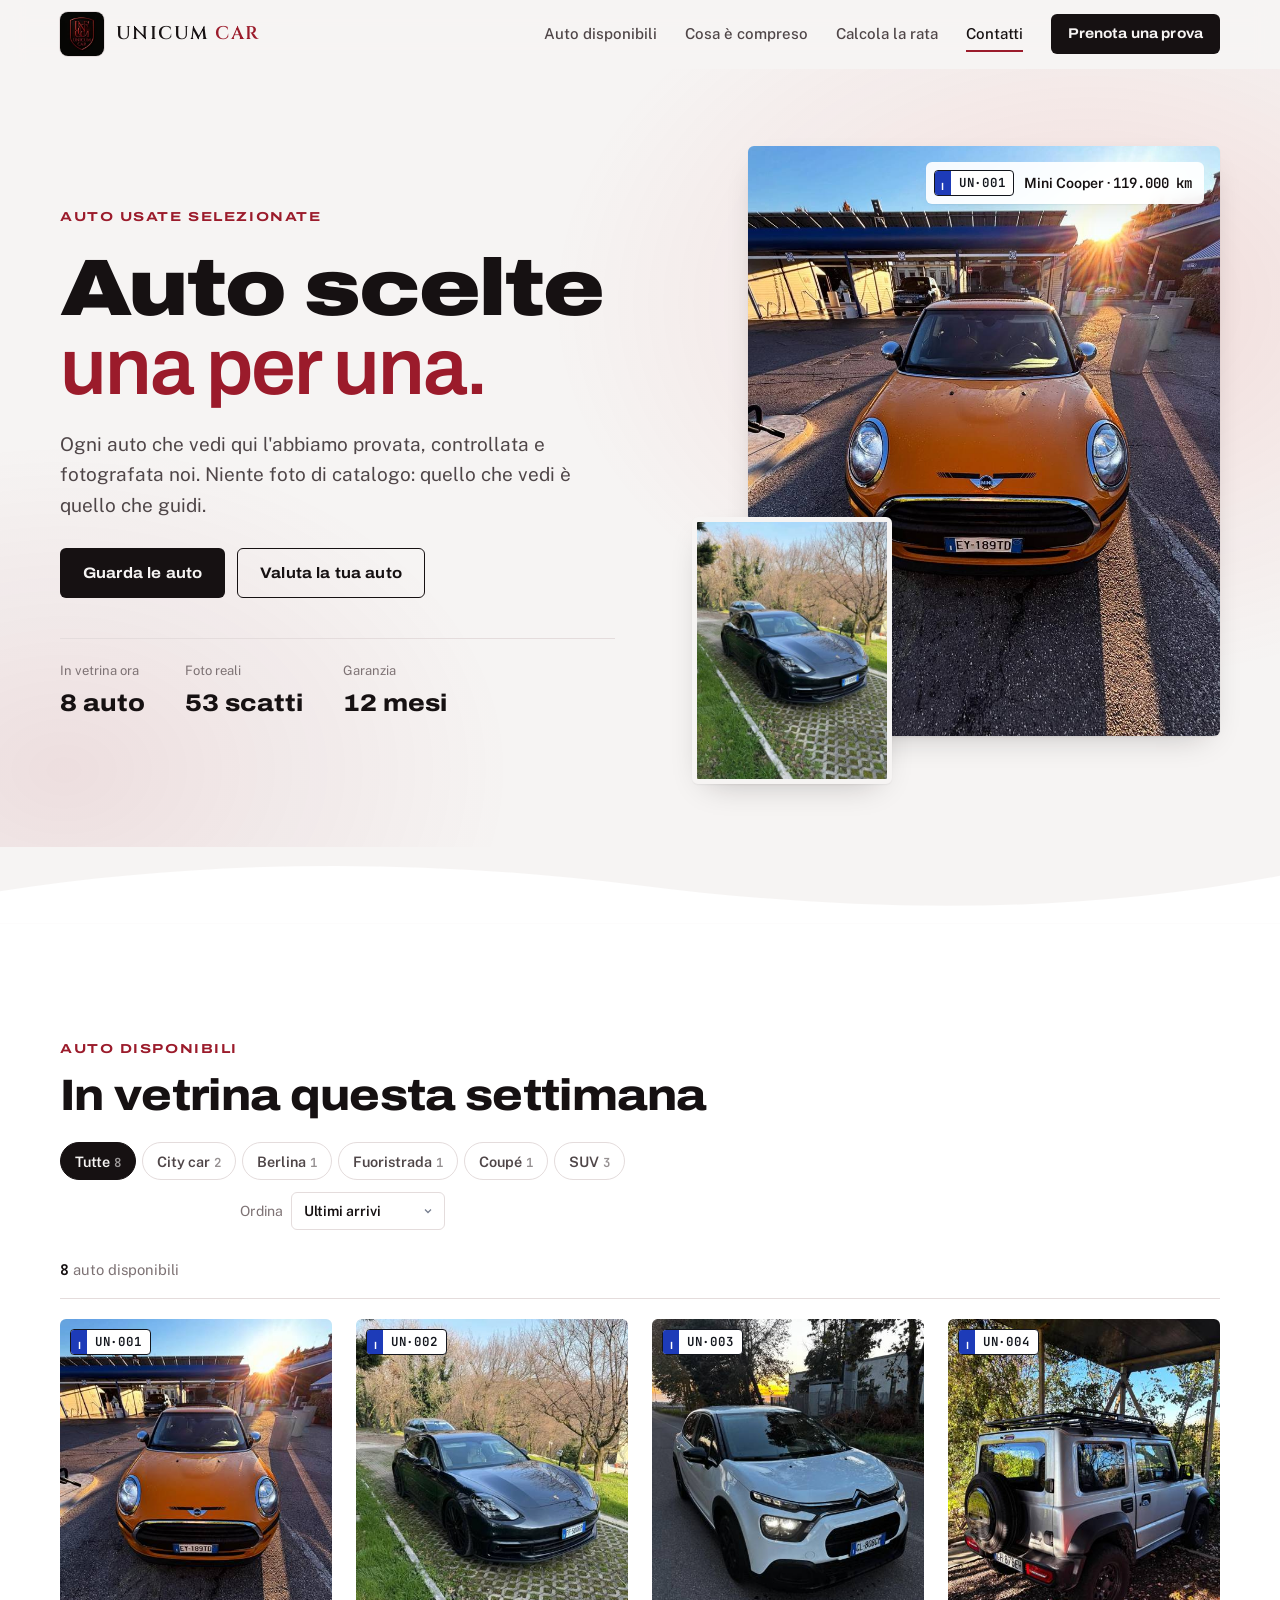
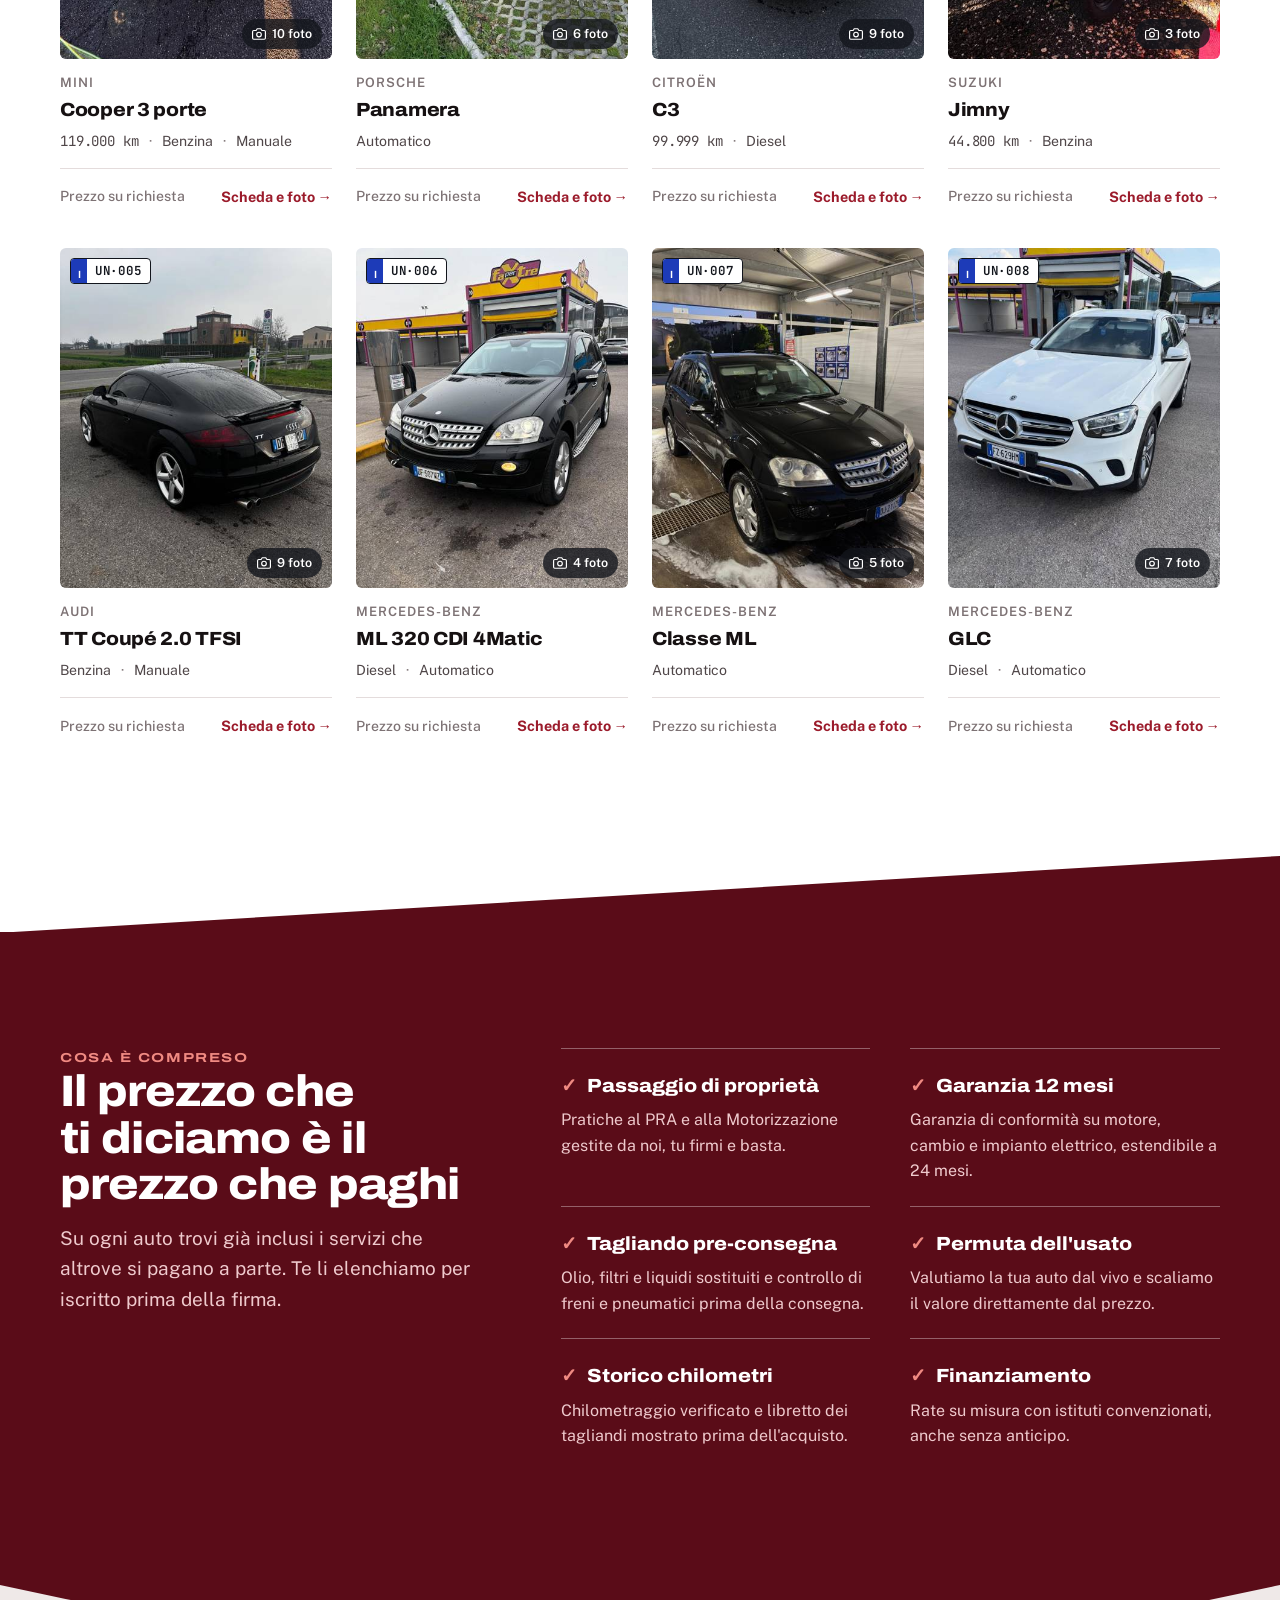
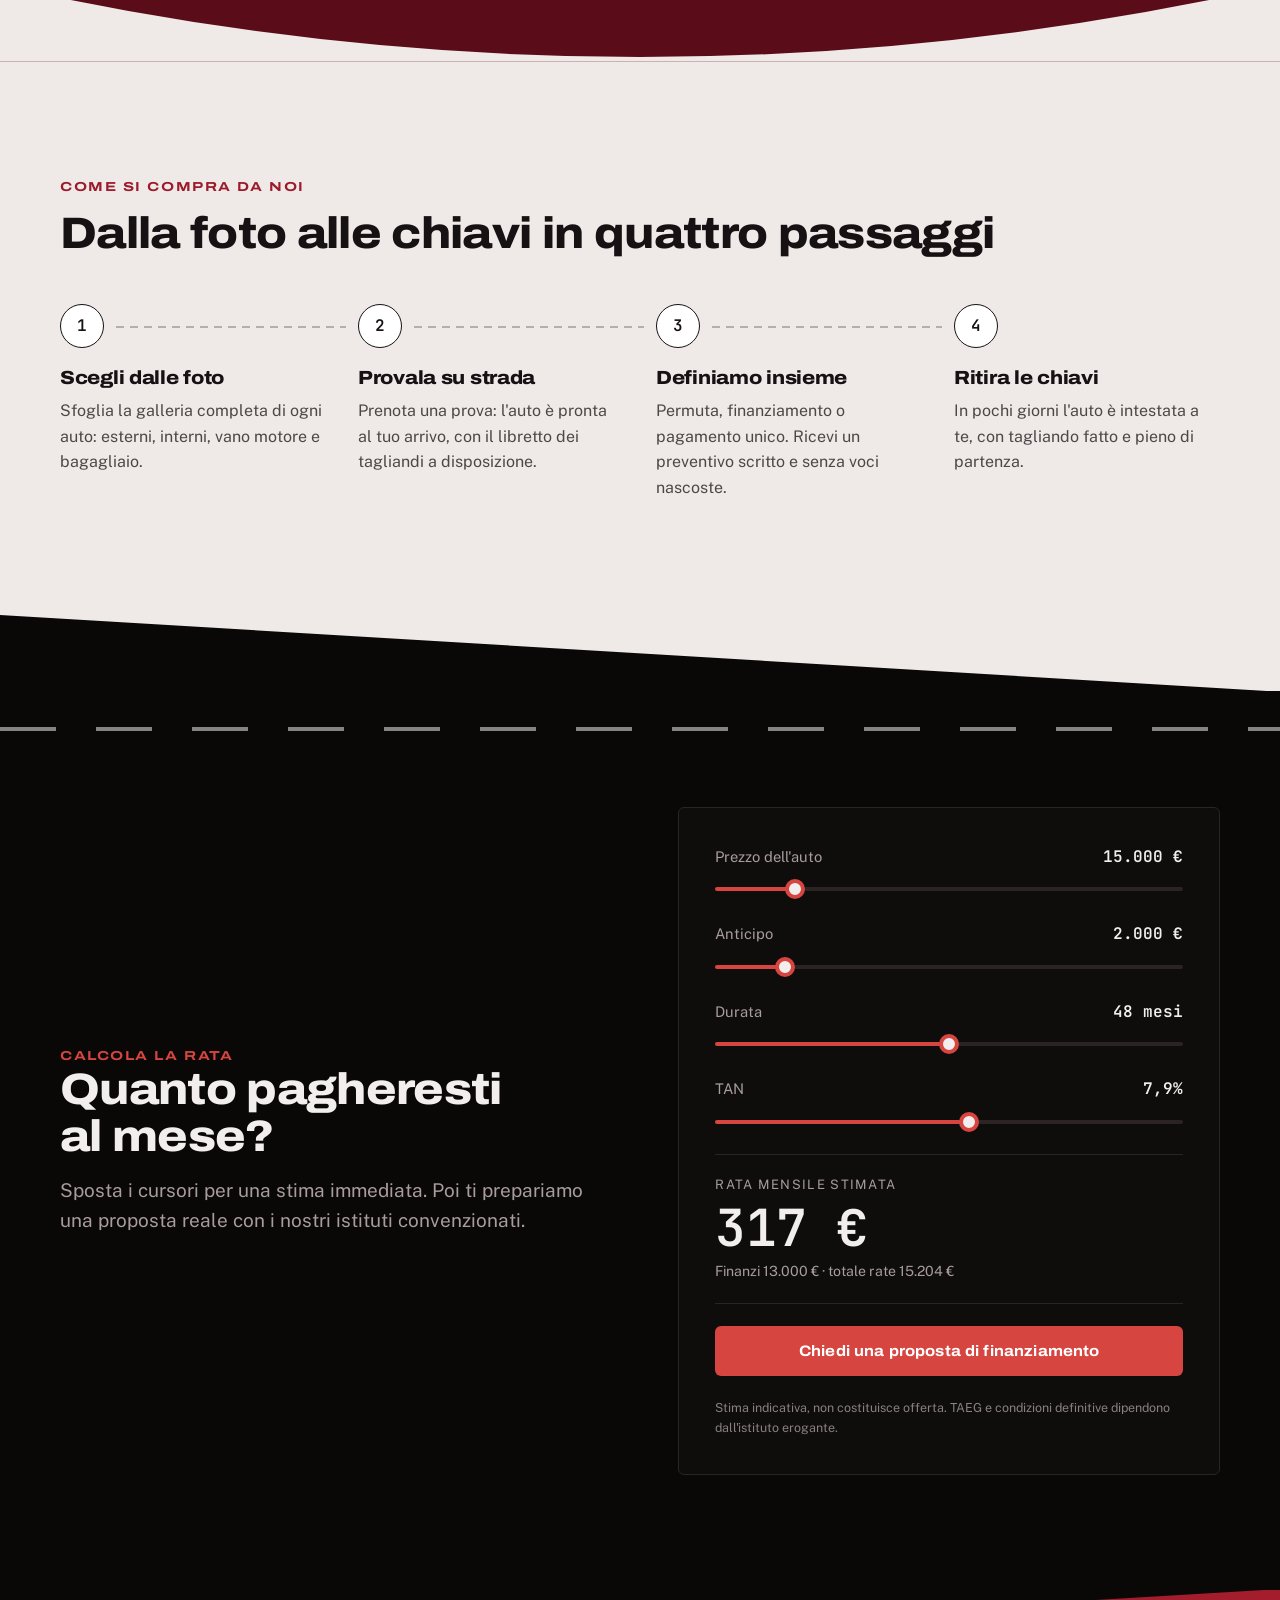
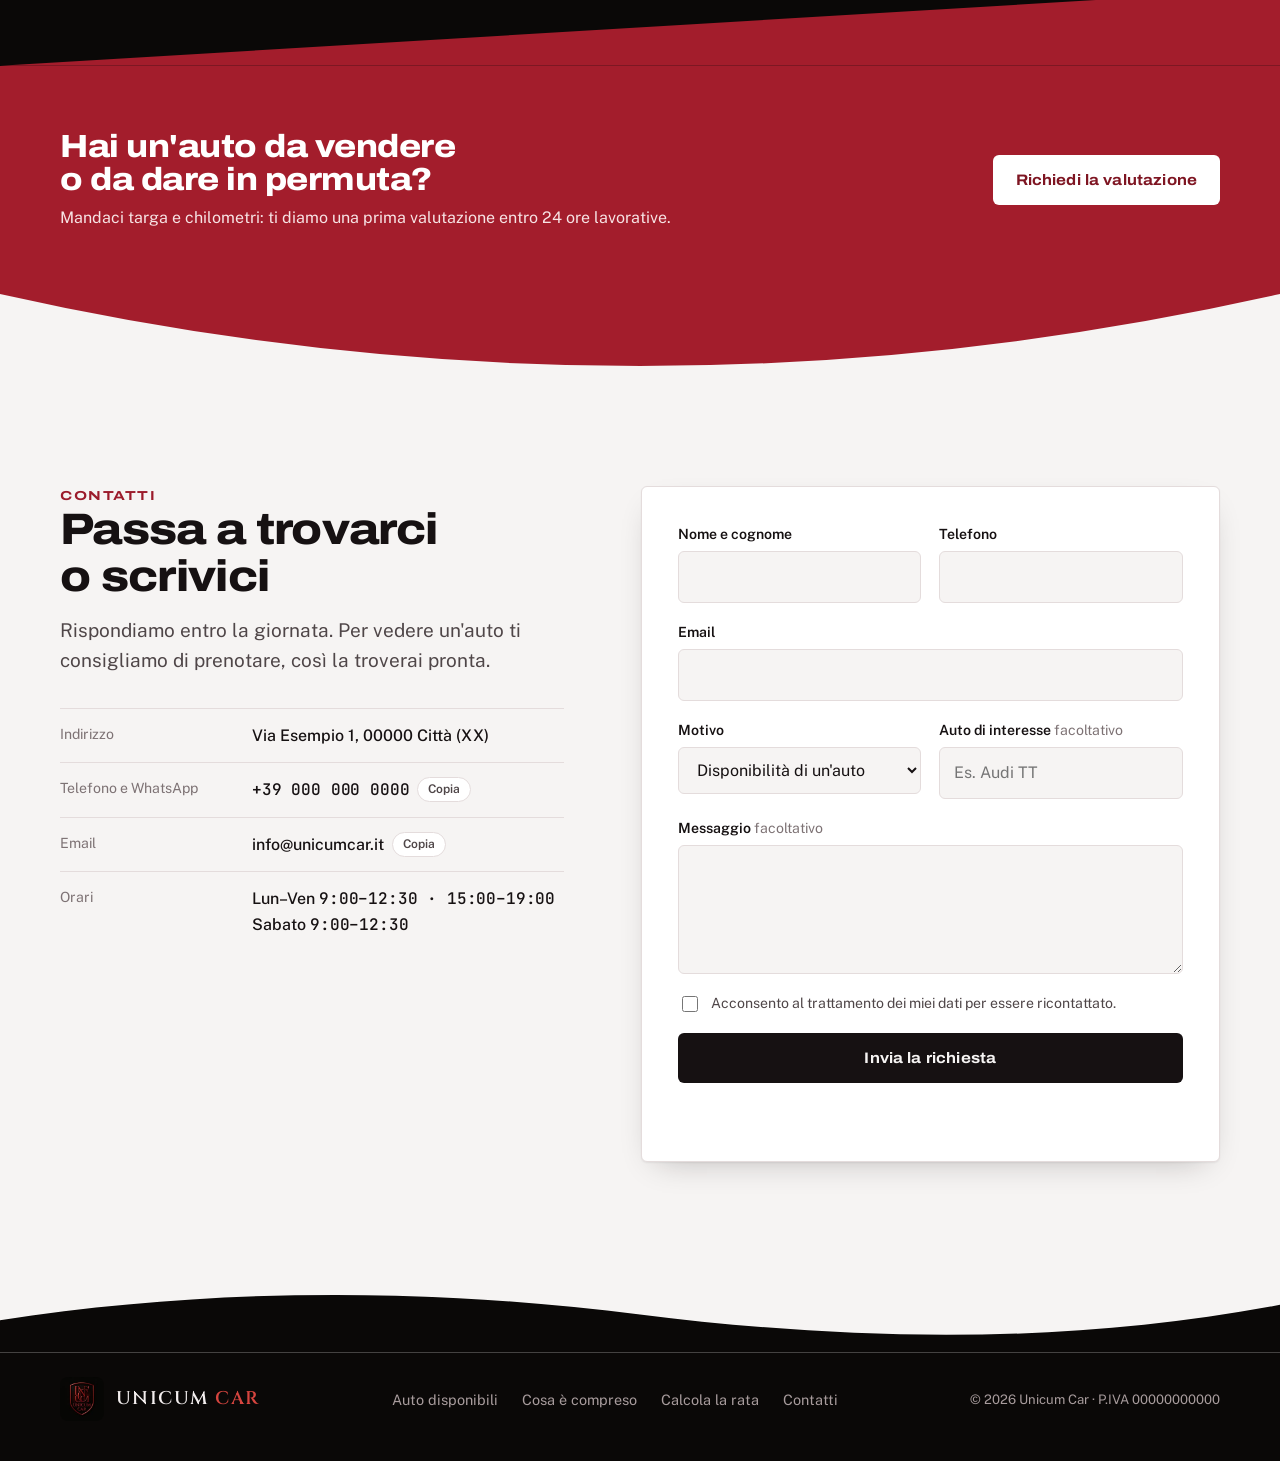
==== index.html @ 1c382a8c "Colori del logo Unicum Car e logo nell'intestazione Palette nero, bordeaux e cremisi ricavata dal lo" ====
<!DOCTYPE html>
<html lang="it">
<head>
  <meta charset="UTF-8" />
  <meta name="viewport" content="width=device-width, initial-scale=1.0, viewport-fit=cover" />
  <title>Unicum Car</title>
  <meta name="description" content="Unicum Car: auto usate selezionate e controllate una per una. Guarda le foto reali, chiedi la disponibilità, prenota una prova." />
  <link rel="preconnect" href="https://fonts.googleapis.com" />
  <link rel="preconnect" href="https://fonts.gstatic.com" crossorigin />
  <link href="https://fonts.googleapis.com/css2?family=Archivo:wdth,wght@100..125,500..900&family=Public+Sans:wght@400;500;600;700&family=Cinzel:wght@600&family=JetBrains+Mono:wght@500;600&display=swap" rel="stylesheet" />
  <link rel="icon" href="assets/img/logo-unicum-car.jpg" />
  <link rel="stylesheet" href="assets/css/style.css" />
</head>
<body>

  <header class="header" id="header">
    <div class="wrap header__inner">
      <a href="#top" class="brand" aria-label="Unicum Car, torna all'inizio">
        <img class="brand__logo" src="assets/img/logo-unicum-car.jpg" alt="" width="44" height="44" />
        <span class="brand__name">Unicum <em>Car</em></span>
      </a>

      <nav class="nav" id="nav" aria-label="Navigazione principale">
        <a href="#auto" class="nav__link">Auto disponibili</a>
        <a href="#compreso" class="nav__link">Cosa è compreso</a>
        <a href="#rata" class="nav__link">Calcola la rata</a>
        <a href="#contatti" class="nav__link">Contatti</a>
        <a href="#contatti" class="btn btn--solid btn--sm nav__cta" data-subject="Prova su strada">Prenota una prova</a>
      </nav>

      <button class="burger" id="burger" type="button" aria-label="Apri il menu" aria-expanded="false" aria-controls="nav">
        <span></span><span></span>
      </button>
    </div>
  </header>

  <main id="top">
    <!-- HERO -->
    <section class="hero">
      <div class="wrap hero__grid">
        <div class="hero__copy">
          <p class="eyebrow">Auto usate selezionate</p>
          <h1 class="hero__title">Auto scelte <span class="hero__title-em">una per una.</span></h1>
          <p class="hero__lead">Ogni auto che vedi qui l'abbiamo provata, controllata e fotografata noi. Niente foto di catalogo: quello che vedi è quello che guidi.</p>
          <div class="hero__actions">
            <a href="#auto" class="btn btn--solid">Guarda le auto</a>
            <a href="#contatti" class="btn btn--line" data-subject="Valutazione della mia auto">Valuta la tua auto</a>
          </div>
          <dl class="hero__facts">
            <div><dt>In vetrina ora</dt><dd><span id="stockCount">8</span> auto</dd></div>
            <div><dt>Foto reali</dt><dd><span id="photoCount">53</span> scatti</dd></div>
            <div><dt>Garanzia</dt><dd>12 mesi</dd></div>
          </dl>
        </div>

        <figure class="hero__media">
          <img class="hero__img hero__img--main" src="assets/img/cars/mini-cooper/01.jpg" alt="Mini Cooper arancione fotografata al tramonto" width="900" height="1200" fetchpriority="high" />
          <img class="hero__img hero__img--side" src="assets/img/cars/porsche-panamera/01-sm.jpg" alt="Porsche Panamera grigio scuro parcheggiata su un prato" width="450" height="600" />
          <figcaption class="hero__tag">
            <span class="plate"><span class="plate__eu">I</span><span class="plate__num">UN·001</span></span>
            <span>Mini Cooper · <span class="mono">119.000 km</span></span>
          </figcaption>
        </figure>
      </div>
    </section>

    <div class="divider divider--wave" aria-hidden="true" style="--top: var(--paper); --bottom: var(--surface)"><svg viewBox="0 0 1440 80" preserveAspectRatio="none" focusable="false"><path d="M0 80V46C240 12 480 12 720 40S1200 72 1440 30V80Z"/></svg></div>
    <!-- INVENTORY -->
    <section class="section section--surface" id="auto">
      <div class="wrap">
        <div class="section__head">
          <div>
            <p class="eyebrow">Auto disponibili</p>
            <h2 class="section__title">In vetrina questa settimana</h2>
          </div>
          <div class="toolbar">
            <div class="chips" id="chips" role="group" aria-label="Filtra per tipo di carrozzeria"></div>
            <label class="sort">
              <span>Ordina</span>
              <select id="sort">
                <option value="stock">Ultimi arrivi</option>
                <option value="km-asc">Meno chilometri</option>
                <option value="brand">Marca A–Z</option>
              </select>
            </label>
          </div>
        </div>

        <p class="count" id="resultCount" aria-live="polite"></p>
        <div class="stock" id="stock"></div>
        <p class="empty" id="emptyState" hidden>Nessuna auto di questo tipo al momento. <button type="button" class="link" id="resetFilters">Mostra tutte le auto</button></p>
      </div>
    </section>

    <div class="divider divider--slant" aria-hidden="true" style="--top: var(--surface); --bottom: var(--band)"><svg viewBox="0 0 1440 80" preserveAspectRatio="none" focusable="false"><path d="M0 80L1440 0V80Z"/></svg></div>
    <!-- INCLUDED -->
    <section class="section section--band" id="compreso">
      <div class="wrap included">
        <div class="included__intro">
          <p class="eyebrow">Cosa è compreso</p>
          <h2 class="section__title">Il prezzo che ti diciamo è il prezzo che paghi</h2>
          <p class="section__lead">Su ogni auto trovi già inclusi i servizi che altrove si pagano a parte. Te li elenchiamo per iscritto prima della firma.</p>
        </div>
        <dl class="included__list">
          <div>
            <dt>Passaggio di proprietà</dt>
            <dd>Pratiche al PRA e alla Motorizzazione gestite da noi, tu firmi e basta.</dd>
          </div>
          <div>
            <dt>Garanzia 12 mesi</dt>
            <dd>Garanzia di conformità su motore, cambio e impianto elettrico, estendibile a 24 mesi.</dd>
          </div>
          <div>
            <dt>Tagliando pre-consegna</dt>
            <dd>Olio, filtri e liquidi sostituiti e controllo di freni e pneumatici prima della consegna.</dd>
          </div>
          <div>
            <dt>Permuta dell'usato</dt>
            <dd>Valutiamo la tua auto dal vivo e scaliamo il valore direttamente dal prezzo.</dd>
          </div>
          <div>
            <dt>Storico chilometri</dt>
            <dd>Chilometraggio verificato e libretto dei tagliandi mostrato prima dell'acquisto.</dd>
          </div>
          <div>
            <dt>Finanziamento</dt>
            <dd>Rate su misura con istituti convenzionati, anche senza anticipo.</dd>
          </div>
        </dl>
      </div>
    </section>

    <div class="divider divider--arc" aria-hidden="true" style="--top: var(--band); --bottom: var(--tint)"><svg viewBox="0 0 1440 80" preserveAspectRatio="none" focusable="false"><path d="M0 0Q720 150 1440 0V80H0Z"/></svg></div>
    <!-- PROCESS -->
    <section class="section section--tint">
      <div class="wrap">
        <div class="section__head section__head--stack">
          <p class="eyebrow">Come si compra da noi</p>
          <h2 class="section__title">Dalla foto alle chiavi in quattro passaggi</h2>
        </div>
        <ol class="steps">
          <li>
            <h3>Scegli dalle foto</h3>
            <p>Sfoglia la galleria completa di ogni auto: esterni, interni, vano motore e bagagliaio.</p>
          </li>
          <li>
            <h3>Provala su strada</h3>
            <p>Prenota una prova: l'auto è pronta al tuo arrivo, con il libretto dei tagliandi a disposizione.</p>
          </li>
          <li>
            <h3>Definiamo insieme</h3>
            <p>Permuta, finanziamento o pagamento unico. Ricevi un preventivo scritto e senza voci nascoste.</p>
          </li>
          <li>
            <h3>Ritira le chiavi</h3>
            <p>In pochi giorni l'auto è intestata a te, con tagliando fatto e pieno di partenza.</p>
          </li>
        </ol>
      </div>
    </section>

    <div class="divider divider--slant-r" aria-hidden="true" style="--top: var(--tint); --bottom: var(--dark)"><svg viewBox="0 0 1440 80" preserveAspectRatio="none" focusable="false"><path d="M0 0L1440 80H0Z"/></svg></div>
    <!-- FINANCE -->
    <section class="section section--dark" id="rata">
      <div class="wrap finance">
        <div class="finance__intro">
          <p class="eyebrow">Calcola la rata</p>
          <h2 class="section__title">Quanto pagheresti al mese?</h2>
          <p class="section__lead">Sposta i cursori per una stima immediata. Poi ti prepariamo una proposta reale con i nostri istituti convenzionati.</p>
        </div>

        <form class="calc" id="calc" aria-label="Calcolatore della rata">
          <div class="calc__row">
            <label for="cPrice">Prezzo dell'auto</label><output id="oPrice" for="cPrice"></output>
            <input type="range" id="cPrice" min="3000" max="80000" step="500" value="15000" />
          </div>
          <div class="calc__row">
            <label for="cDown">Anticipo</label><output id="oDown" for="cDown"></output>
            <input type="range" id="cDown" min="0" max="30000" step="500" value="2000" />
          </div>
          <div class="calc__row">
            <label for="cMonths">Durata</label><output id="oMonths" for="cMonths"></output>
            <input type="range" id="cMonths" min="12" max="84" step="12" value="48" />
          </div>
          <div class="calc__row">
            <label for="cRate">TAN</label><output id="oRate" for="cRate"></output>
            <input type="range" id="cRate" min="3" max="12" step="0.1" value="7.9" />
          </div>

          <div class="calc__result">
            <span class="calc__label">Rata mensile stimata</span>
            <strong class="calc__value mono" id="oMonthly">–</strong>
            <span class="calc__detail" id="oTotal"></span>
          </div>
          <a href="#contatti" class="btn btn--signal btn--block" data-subject="Finanziamento">Chiedi una proposta di finanziamento</a>
          <p class="calc__note">Stima indicativa, non costituisce offerta. TAEG e condizioni definitive dipendono dall'istituto erogante.</p>
        </form>
      </div>
    </section>

    <div class="divider divider--slant" aria-hidden="true" style="--top: var(--dark); --bottom: var(--crimson)"><svg viewBox="0 0 1440 80" preserveAspectRatio="none" focusable="false"><path d="M0 80L1440 0V80Z"/></svg></div>
    <!-- TRADE-IN -->
    <section class="trade">
      <div class="wrap trade__inner">
        <div>
          <h2 class="trade__title">Hai un'auto da vendere o da dare in permuta?</h2>
          <p>Mandaci targa e chilometri: ti diamo una prima valutazione entro 24 ore lavorative.</p>
        </div>
        <a href="#contatti" class="btn btn--solid" data-subject="Valutazione della mia auto">Richiedi la valutazione</a>
      </div>
    </section>

    <div class="divider divider--arc" aria-hidden="true" style="--top: var(--crimson); --bottom: var(--paper)"><svg viewBox="0 0 1440 80" preserveAspectRatio="none" focusable="false"><path d="M0 0Q720 150 1440 0V80H0Z"/></svg></div>
    <!-- CONTACT -->
    <section class="section" id="contatti">
      <div class="wrap contact">
        <div class="contact__info">
          <p class="eyebrow">Contatti</p>
          <h2 class="section__title">Passa a trovarci o scrivici</h2>
          <p class="section__lead">Rispondiamo entro la giornata. Per vedere un'auto ti consigliamo di prenotare, così la troverai pronta.</p>

          <dl class="contact__list">
            <div><dt>Indirizzo</dt><dd>Via Esempio 1, 00000 Città (XX)</dd></div>
            <div><dt>Telefono e WhatsApp</dt><dd class="copyable"><span class="mono" id="phone">+39 000 000 0000</span> <button type="button" class="copy" data-copy="phone">Copia</button></dd></div>
            <div><dt>Email</dt><dd class="copyable"><span id="email">info@unicumcar.it</span> <button type="button" class="copy" data-copy="email">Copia</button></dd></div>
            <div><dt>Orari</dt><dd>Lun–Ven <span class="mono">9:00–12:30 · 15:00–19:00</span><br />Sabato <span class="mono">9:00–12:30</span></dd></div>
          </dl>
        </div>

        <form class="form" id="contactForm" novalidate>
          <div class="form__row">
            <div class="field">
              <label for="fName">Nome e cognome</label>
              <input type="text" id="fName" name="name" autocomplete="name" required />
              <p class="field__error">Scrivi il tuo nome.</p>
            </div>
            <div class="field">
              <label for="fPhone">Telefono</label>
              <input type="tel" id="fPhone" name="phone" autocomplete="tel" required />
              <p class="field__error">Inserisci un numero di almeno 6 cifre.</p>
            </div>
          </div>
          <div class="field">
            <label for="fEmail">Email</label>
            <input type="email" id="fEmail" name="email" autocomplete="email" required />
            <p class="field__error">Controlla l'indirizzo email, ad esempio nome@dominio.it.</p>
          </div>
          <div class="form__row">
            <div class="field">
              <label for="fSubject">Motivo</label>
              <select id="fSubject" name="subject">
                <option>Disponibilità di un'auto</option>
                <option>Prova su strada</option>
                <option>Finanziamento</option>
                <option>Valutazione della mia auto</option>
                <option>Altro</option>
              </select>
            </div>
            <div class="field">
              <label for="fCar">Auto di interesse <span class="opt">facoltativo</span></label>
              <input type="text" id="fCar" name="car" placeholder="Es. Audi TT" />
            </div>
          </div>
          <div class="field">
            <label for="fMsg">Messaggio <span class="opt">facoltativo</span></label>
            <textarea id="fMsg" name="message" rows="4"></textarea>
          </div>
          <label class="check" for="fPrivacy">
            <input type="checkbox" id="fPrivacy" required />
            <span>Acconsento al trattamento dei miei dati per essere ricontattato.</span>
          </label>
          <button type="submit" class="btn btn--solid btn--block">Invia la richiesta</button>
          <p class="form__status" id="formStatus" role="status" aria-live="polite"></p>
        </form>
      </div>
    </section>
  </main>

  <div class="divider divider--wave" aria-hidden="true" style="--top: var(--paper); --bottom: var(--dark)"><svg viewBox="0 0 1440 80" preserveAspectRatio="none" focusable="false"><path d="M0 80V46C240 12 480 12 720 40S1200 72 1440 30V80Z"/></svg></div>

  <footer class="footer">
    <div class="wrap footer__inner">
      <a href="#top" class="brand brand--footer">
        <img class="brand__logo" src="assets/img/logo-unicum-car.jpg" alt="" width="44" height="44" />
        <span class="brand__name">Unicum <em>Car</em></span>
      </a>
      <nav class="footer__nav" aria-label="Link a piè di pagina">
        <a href="#auto">Auto disponibili</a>
        <a href="#compreso">Cosa è compreso</a>
        <a href="#rata">Calcola la rata</a>
        <a href="#contatti">Contatti</a>
      </nav>
      <p class="footer__legal">© <span id="year">2026</span> Unicum Car · P.IVA 00000000000</p>
    </div>
  </footer>

  <!-- VEHICLE SHEET -->
  <dialog class="sheet" id="sheet" aria-labelledby="sheetTitle">
    <button type="button" class="sheet__close" id="sheetClose" aria-label="Chiudi la scheda">
      <svg viewBox="0 0 24 24" width="20" height="20" fill="none" stroke="currentColor" stroke-width="2.2" stroke-linecap="round"><path d="M6 6l12 12M18 6 6 18"/></svg>
    </button>
    <div class="sheet__grid">
      <div class="gallery">
        <div class="gallery__stage">
          <img id="galleryImg" src="" alt="" />
          <button type="button" class="gallery__nav gallery__nav--prev" id="galleryPrev" aria-label="Foto precedente">
            <svg viewBox="0 0 24 24" width="22" height="22" fill="none" stroke="currentColor" stroke-width="2.2" stroke-linecap="round"><path d="m15 18-6-6 6-6"/></svg>
          </button>
          <button type="button" class="gallery__nav gallery__nav--next" id="galleryNext" aria-label="Foto successiva">
            <svg viewBox="0 0 24 24" width="22" height="22" fill="none" stroke="currentColor" stroke-width="2.2" stroke-linecap="round"><path d="m9 18 6-6-6-6"/></svg>
          </button>
          <span class="gallery__count mono" id="galleryCount"></span>
        </div>
        <div class="gallery__thumbs" id="galleryThumbs"></div>
      </div>
      <div class="sheet__info" id="sheetInfo"></div>
    </div>
  </dialog>

  <script src="assets/js/main.js"></script>
</body>
</html>
---- assets/css/style.css ----
/* ==========================================================================
   Unicum Car
   Layout: a photo-led "listing sheet" — real car photos carry the page,
   Italian plate tags index each car, km and figures read like an odometer.
   ========================================================================== */

:root {
  /* Color — taken from the Unicum Car logo: black ground, oxblood shield, crimson highlights */
  --paper: #f6f4f3;        /* warm off-white ground */
  --surface: #ffffff;
  --ink: #161112;          /* headings, primary text */
  --ink-soft: #4f4648;     /* body text */
  --ink-mute: #7d7274;     /* captions, labels */
  --line: #e4dcdc;
  --plate: #9b1b2b;        /* logo crimson: brand accent */
  --plate-ink: #ffffff;
  --signal: #d6453f;       /* logo highlight red, used on dark grounds */
  --accent-hi: #f08a82;    /* light red for labels on oxblood/black */
  --tint: #efe9e8;
  --band: #5a0c18;         /* logo oxblood: full-bleed band */
  --band-ink: #ffffff;
  --band-mute: #efcacd;
  --crimson: #a31d2c;      /* trade-in band */
  --dark: #0a0807;         /* logo black: finance block and footer */
  --dark-ink: #f3eeee;
  --dark-mute: #a89c9d;
  --dark-line: #2b2324;
  --focus: #9b1b2b;
  --shadow: 0 1px 2px rgba(22, 17, 18, .06), 0 12px 32px -16px rgba(22, 17, 18, .3);
  /* Type */
  --f-display: "Archivo", "Arial Narrow", "Helvetica Neue", Arial, sans-serif;
  --f-body: "Public Sans", "Helvetica Neue", Arial, sans-serif;
  --f-brand: "Cinzel", "Trajan Pro", Georgia, serif;
  --f-mono: "JetBrains Mono", ui-monospace, "SFMono-Regular", Menlo, Consolas, monospace;

  --step--1: .8125rem;
  --step-0: 1rem;
  --step-1: 1.1875rem;
  --step-2: 1.5rem;
  --step-3: clamp(1.9rem, 1.3rem + 2.4vw, 2.75rem);
  --step-4: clamp(2.6rem, 1.4rem + 5vw, 5rem);

  /* Space */
  --gutter: clamp(16px, 4vw, 40px);
  --section: clamp(72px, 9vw, 128px);
  --radius: 6px;
  --header-h: 68px;

  color-scheme: light;
}

@media (prefers-color-scheme: dark) {
  :root:not([data-theme="light"]) {
    --paper: #0c0a0a;
    --surface: #171213;
    --ink: #f4efef;
    --ink-soft: #c4b8b9;
    --ink-mute: #948889;
    --line: #2c2324;
    --plate: #e0605c;
    --plate-ink: #0c0a0a;
    --signal: #e0605c;
    --tint: #130f0f;
    --band: #3f0911;
    --band-mute: #e4bfc2;
    --crimson: #7e1522;
    --dark: #050404;
    --dark-line: #261e1f;
    --focus: #f08a85;
    --shadow: 0 1px 2px rgba(0, 0, 0, .45), 0 16px 40px -18px rgba(0, 0, 0, .75);
    color-scheme: dark;
  }
}
:root[data-theme="dark"] {
  --paper: #0c0a0a;
  --surface: #171213;
  --ink: #f4efef;
  --ink-soft: #c4b8b9;
  --ink-mute: #948889;
  --line: #2c2324;
  --plate: #e0605c;
  --plate-ink: #0c0a0a;
  --signal: #e0605c;
  --tint: #130f0f;
  --band: #3f0911;
  --band-mute: #e4bfc2;
  --crimson: #7e1522;
  --dark: #050404;
  --dark-line: #261e1f;
  --focus: #f08a85;
  --shadow: 0 1px 2px rgba(0, 0, 0, .45), 0 16px 40px -18px rgba(0, 0, 0, .75);
  color-scheme: dark;
}

/* ---------- Base ---------- */
*, *::before, *::after { box-sizing: border-box; }
html { scroll-behavior: smooth; scroll-padding-top: calc(var(--header-h) + 12px); }
body {
  margin: 0;
  background: var(--paper);
  color: var(--ink-soft);
  font-family: var(--f-body);
  font-size: var(--step-0);
  line-height: 1.6;
  -webkit-font-smoothing: antialiased;
  text-rendering: optimizeLegibility;
}
img { max-width: 100%; display: block; }
a { color: inherit; }
button, input, select, textarea { font: inherit; color: inherit; }
h1, h2, h3 {
  margin: 0;
  color: var(--ink);
  font-family: var(--f-display);
  font-stretch: 112%;
  font-weight: 800;
  line-height: 1.05;
  letter-spacing: -.015em;
  text-wrap: balance;
}
p { margin: 0; }
:focus-visible { outline: 2px solid var(--focus); outline-offset: 3px; border-radius: 2px; }
[hidden] { display: none !important; }

.wrap { width: 100%; max-width: 1240px; margin-inline: auto; padding-inline: var(--gutter); }
.mono { font-family: var(--f-mono); font-variant-numeric: tabular-nums; letter-spacing: -.01em; }

.eyebrow {
  font-family: var(--f-display);
  font-stretch: 125%;
  font-size: var(--step--1);
  font-weight: 700;
  letter-spacing: .12em;
  text-transform: uppercase;
  color: var(--plate);
}

/* ---------- Plate tag (Italian registration plate) ---------- */
.plate {
  display: inline-flex;
  align-items: stretch;
  height: 26px;
  border: 1.5px solid #12151c;
  border-radius: 4px;
  overflow: hidden;
  background: #ffffff;
  color: #12151c;
  font-family: var(--f-mono);
  font-weight: 600;
  font-size: .78rem;
  letter-spacing: .06em;
  line-height: 1;
  flex-shrink: 0;
}
.plate__eu {
  display: grid;
  place-items: center;
  width: 16px;
  background: #1d3bb8;
  color: #ffffff;
  font-family: var(--f-body);
  font-size: .62rem;
  font-weight: 700;
  letter-spacing: 0;
  padding-top: 8px;
}
.plate__num { display: grid; place-items: center; padding-inline: 8px; }

/* ---------- Buttons ---------- */
.btn {
  display: inline-flex;
  align-items: center;
  justify-content: center;
  gap: 8px;
  min-height: 48px;
  padding: 12px 22px;
  border: 1.5px solid transparent;
  border-radius: var(--radius);
  font-family: var(--f-display);
  font-stretch: 110%;
  font-weight: 700;
  font-size: .95rem;
  letter-spacing: .01em;
  text-decoration: none;
  cursor: pointer;
  transition: background-color .2s, color .2s, border-color .2s, transform .15s;
}
.btn:active { transform: translateY(1px); }
.btn--solid { background: var(--ink); color: var(--paper); }
.btn--solid:hover { background: var(--plate); color: var(--plate-ink); }
.btn--line { border-color: var(--ink); color: var(--ink); background: transparent; }
.btn--line:hover { background: var(--ink); color: var(--paper); }
.btn--signal { background: var(--signal); color: #ffffff; }
.btn--signal:hover { filter: brightness(1.08); }
.btn--sm { min-height: 40px; padding: 8px 16px; font-size: .88rem; }
.btn--block { width: 100%; }
.link { background: none; border: 0; padding: 0; color: var(--plate); font-weight: 600; text-decoration: underline; text-underline-offset: 3px; cursor: pointer; }

/* ---------- Header ---------- */
.header {
  position: sticky;
  top: env(safe-area-inset-top, 0px);
  z-index: 40;
  background: color-mix(in srgb, var(--paper) 88%, transparent);
  backdrop-filter: saturate(150%) blur(12px);
  -webkit-backdrop-filter: saturate(150%) blur(12px);
  border-bottom: 1px solid transparent;
  transition: border-color .25s;
}
.header.is-scrolled { border-bottom-color: var(--line); }
.header__inner { height: var(--header-h); display: flex; align-items: center; justify-content: space-between; gap: 24px; }

.brand { display: inline-flex; align-items: center; gap: 12px; text-decoration: none; color: var(--ink); }
.brand__logo { width: 44px; height: 44px; border-radius: 8px; object-fit: cover; flex-shrink: 0; box-shadow: 0 0 0 1px var(--line); }
.brand__name { font-family: var(--f-brand); font-weight: 600; font-size: 1.15rem; letter-spacing: .08em; text-transform: uppercase; }
.brand__name em { font-style: normal; color: var(--plate); }

.nav { display: flex; align-items: center; gap: 28px; }
.nav__link {
  font-size: .94rem;
  font-weight: 500;
  color: var(--ink-soft);
  text-decoration: none;
  padding-block: 6px;
  background: linear-gradient(var(--plate), var(--plate)) left bottom / 0 2px no-repeat;
  transition: color .2s, background-size .25s;
}
.nav__link:hover, .nav__link.is-active { color: var(--ink); background-size: 100% 2px; }

.burger { display: none; width: 44px; height: 44px; border: 0; background: none; cursor: pointer; padding: 12px 10px; }
.burger span { display: block; height: 2px; background: var(--ink); border-radius: 1px; transition: transform .25s; }
.burger span + span { margin-top: 8px; }
.burger[aria-expanded="true"] span:first-child { transform: translateY(5px) rotate(45deg); }
.burger[aria-expanded="true"] span:last-child { transform: translateY(-5px) rotate(-45deg); }

/* ---------- Hero ---------- */
.hero {
  padding-block: clamp(40px, 6vw, 88px) clamp(40px, 5vw, 72px);
  background:
    radial-gradient(ellipse 60% 70% at 85% 30%, color-mix(in srgb, var(--signal) 14%, transparent), transparent 70%),
    radial-gradient(ellipse 50% 60% at 5% 90%, color-mix(in srgb, var(--plate) 10%, transparent), transparent 70%),
    var(--paper);
}
.hero__grid { display: grid; grid-template-columns: minmax(0, 1.05fr) minmax(0, 1fr); gap: clamp(32px, 6vw, 88px); align-items: center; }
.hero__copy { display: flex; flex-direction: column; gap: 22px; min-width: 0; }
.hero__title { font-size: var(--step-4); font-stretch: 118%; font-weight: 900; line-height: .98; letter-spacing: -.025em; }
.hero__title-em { display: block; font-stretch: 100%; font-weight: 600; color: var(--plate); }
.hero__lead { font-size: var(--step-1); max-width: 34em; }
.hero__actions { display: flex; flex-wrap: wrap; gap: 12px; margin-top: 6px; }

.hero__facts { display: flex; flex-wrap: wrap; gap: 12px 40px; margin: 18px 0 0; padding-top: 22px; border-top: 1px solid var(--line); }
.hero__facts div { display: flex; flex-direction: column; gap: 2px; }
.hero__facts dt { font-size: var(--step--1); color: var(--ink-mute); }
.hero__facts dd { margin: 0; font-family: var(--f-display); font-stretch: 112%; font-weight: 800; font-size: var(--step-2); color: var(--ink); font-variant-numeric: tabular-nums; }

.hero__media { position: relative; margin: 0; padding: 0 0 48px 56px; min-width: 0; }
.hero__img { border-radius: var(--radius); object-fit: cover; box-shadow: var(--shadow); background: var(--tint); }
.hero__img--main { width: 100%; aspect-ratio: 4 / 5; height: auto; max-width: 100%; }
.hero__img--side {
  position: absolute; left: 0; bottom: 0;
  width: 38%; aspect-ratio: 3 / 4; height: auto;
  border: 5px solid var(--paper);
  animation: floatIn .9s .25s cubic-bezier(.2, .7, .2, 1) both;
}
.hero__tag {
  position: absolute; right: 16px; top: 16px;
  display: flex; align-items: center; gap: 10px;
  padding: 8px 12px 8px 8px;
  border-radius: var(--radius);
  background: color-mix(in srgb, var(--surface) 92%, transparent);
  color: var(--ink);
  font-size: .88rem; font-weight: 600;
  box-shadow: var(--shadow);
  backdrop-filter: blur(6px);
}
@keyframes floatIn { from { transform: translateY(18px); } }

/* ---------- Sections ---------- */
.section { padding-block: var(--section); }
.section--surface { background: var(--surface); }
.section--tint { background: var(--tint); }
.section--band { background: var(--band); color: var(--band-mute); }
.section--band .eyebrow { color: var(--accent-hi); }
.section--band .section__title { color: var(--band-ink); }
.section--band .section__lead { color: var(--band-mute); }
.section--dark { position: relative; background: var(--dark); color: var(--dark-mute); }
/* lane marking: the dark block reads as a stretch of asphalt */
.section--dark::before {
  content: "";
  position: absolute; left: 0; right: 0; top: clamp(20px, 3vw, 36px);
  height: 4px;
  background: repeating-linear-gradient(90deg, rgba(255, 255, 255, .5) 0 56px, transparent 56px 96px);
  animation: lane 2.4s linear infinite;
}
@keyframes lane { to { background-position: -96px 0; } }
.section--dark .section__title { color: var(--dark-ink); }
.section--dark .section__lead { color: var(--dark-mute); }
.section--dark .eyebrow { color: var(--signal); }

.section__head { display: flex; justify-content: space-between; align-items: flex-end; gap: 24px 40px; flex-wrap: wrap; margin-bottom: 28px; }
.section__head > div { display: flex; flex-direction: column; gap: 12px; }
.section__head--stack { flex-direction: column; align-items: flex-start; gap: 12px; margin-bottom: 48px; }
.section__title { font-size: var(--step-3); }
.section__lead { font-size: var(--step-1); max-width: 34em; margin-top: 16px; }

/* ---------- Inventory ---------- */
.toolbar { display: flex; align-items: center; gap: 12px 20px; flex-wrap: wrap; }
.chips { display: flex; flex-wrap: wrap; gap: 6px; }
.chip {
  min-height: 38px; padding: 6px 14px;
  border: 1.5px solid var(--line); border-radius: 999px;
  background: var(--surface); color: var(--ink-soft);
  font-size: .9rem; font-weight: 600; cursor: pointer;
  transition: border-color .2s, background-color .2s, color .2s;
}
.chip:hover { border-color: var(--ink); color: var(--ink); }
.chip[aria-pressed="true"] { background: var(--ink); border-color: var(--ink); color: var(--paper); }
.chip__n { font-family: var(--f-mono); font-size: .78rem; opacity: .6; margin-left: 4px; }

.sort { display: inline-flex; align-items: center; gap: 8px; font-size: .88rem; color: var(--ink-mute); }
.sort select {
  min-height: 38px; padding: 6px 32px 6px 12px;
  border: 1.5px solid var(--line); border-radius: var(--radius);
  background: var(--surface) url("data:image/svg+xml,%3Csvg xmlns='http://www.w3.org/2000/svg' width='12' height='12' viewBox='0 0 24 24' fill='none' stroke='%23767e8f' stroke-width='2.5'%3E%3Cpath d='m6 9 6 6 6-6'/%3E%3C/svg%3E") no-repeat right 10px center;
  color: var(--ink); font-weight: 600; appearance: none; cursor: pointer;
}

.count { font-size: .92rem; color: var(--ink-mute); margin-bottom: 20px; padding-bottom: 16px; border-bottom: 1px solid var(--line); }
.count strong { color: var(--ink); font-family: var(--f-mono); }

.stock { display: grid; grid-template-columns: repeat(4, minmax(0, 1fr)); gap: 36px 24px; }

.car { display: flex; flex-direction: column; gap: 14px; min-width: 0; animation: rise .5s both; }
@keyframes rise { from { transform: translateY(12px); } }
.car__media {
  position: relative; display: block; width: 100%; padding: 0; border: 0; cursor: pointer;
  aspect-ratio: 4 / 5; max-width: 100%; overflow: hidden; border-radius: var(--radius); background: var(--tint);
}
.car__media img { width: 100%; height: 100%; object-fit: cover; transition: transform .6s cubic-bezier(.2, .7, .2, 1); }
.car__media:hover img, .car__media:focus-visible img { transform: scale(1.04); }
.car__media .plate { position: absolute; left: 10px; top: 10px; }
.car__photos {
  position: absolute; right: 10px; bottom: 10px;
  display: inline-flex; align-items: center; gap: 6px;
  padding: 5px 10px; border-radius: 999px;
  background: rgba(18, 21, 28, .78); color: #ffffff;
  font-size: .78rem; font-weight: 600;
}
.car__photos svg { width: 14px; height: 14px; }

.car__body { display: flex; flex-direction: column; gap: 6px; }
.car__brand { font-size: var(--step--1); font-weight: 600; letter-spacing: .08em; text-transform: uppercase; color: var(--ink-mute); }
.car__model { font-size: var(--step-1); font-stretch: 108%; }
.car__specs { display: flex; flex-wrap: wrap; gap: 4px 10px; margin: 4px 0 0; padding: 0; list-style: none; font-size: .88rem; }
.car__specs li + li::before { content: "·"; margin-right: 10px; color: var(--ink-mute); }
.car__foot { display: flex; align-items: center; justify-content: space-between; gap: 10px; margin-top: 10px; padding-top: 12px; border-top: 1px solid var(--line); }
.car__price { font-family: var(--f-display); font-stretch: 108%; font-weight: 700; color: var(--ink); font-size: .98rem; }
.car__price--ask { font-family: var(--f-body); font-weight: 500; font-size: .88rem; color: var(--ink-mute); }
.car__open { background: none; border: 0; padding: 4px 0; font-weight: 700; font-size: .9rem; color: var(--plate); cursor: pointer; display: inline-flex; align-items: center; gap: 4px; }
.car__open:hover { text-decoration: underline; text-underline-offset: 3px; }

.empty { padding: 48px 0; text-align: center; color: var(--ink-mute); }

/* ---------- Shaped dividers ---------- */
.divider { background: var(--top); line-height: 0; margin-top: -1px; }
.divider svg { display: block; width: 100%; height: clamp(36px, 6vw, 96px); }
.divider path { fill: var(--bottom); }

/* ---------- Included ---------- */
.included { display: grid; grid-template-columns: minmax(0, .9fr) minmax(0, 1.4fr); gap: clamp(32px, 6vw, 96px); align-items: start; }
.included__intro { position: sticky; top: calc(var(--header-h) + 32px); }
.included__list { display: grid; grid-template-columns: repeat(2, minmax(0, 1fr)); gap: 0 40px; margin: 0; }
.included__list div { padding-block: 22px; border-top: 1.5px solid rgba(255, 255, 255, .35); display: flex; flex-direction: column; gap: 6px; }
.included__list dt { font-family: var(--f-display); font-stretch: 110%; font-weight: 800; font-size: var(--step-1); color: var(--band-ink); }
.included__list dt::before { content: "✓"; display: inline-block; margin-right: 10px; color: var(--accent-hi); }
.included__list dd { margin: 0; }

/* ---------- Steps ---------- */
.steps { list-style: none; margin: 0; padding: 0; display: grid; grid-template-columns: repeat(4, minmax(0, 1fr)); gap: 32px; counter-reset: step; }
.steps li { counter-increment: step; display: flex; flex-direction: column; gap: 10px; position: relative; padding-top: 64px; }
.steps li::before {
  content: counter(step);
  position: absolute; left: 0; top: 0;
  width: 44px; height: 44px; border-radius: 50%;
  display: grid; place-items: center;
  border: 1.5px solid var(--ink);
  background: var(--surface);
  font-family: var(--f-mono); font-weight: 600; color: var(--ink);
}
.steps li:not(:last-child)::after {
  content: ""; position: absolute; top: 22px; left: 56px; right: -20px; height: 1.5px;
  background: repeating-linear-gradient(90deg, var(--ink-mute) 0 8px, transparent 8px 14px);
  opacity: .5;
}
.steps h3 { font-size: var(--step-1); }

/* ---------- Finance ---------- */
.finance { display: grid; grid-template-columns: minmax(0, 1fr) minmax(0, 1fr); gap: clamp(32px, 6vw, 96px); align-items: center; }
.calc { display: flex; flex-direction: column; gap: 22px; padding: clamp(22px, 3vw, 36px); border: 1px solid var(--dark-line); border-radius: var(--radius); background: rgba(255, 255, 255, .02); }
.calc__row { display: grid; grid-template-columns: 1fr auto; align-items: baseline; gap: 10px 12px; }
.calc__row label { font-size: .92rem; color: var(--dark-mute); }
.calc__row output { font-family: var(--f-mono); font-weight: 600; color: var(--dark-ink); font-variant-numeric: tabular-nums; }
.calc__row input { grid-column: 1 / -1; }

input[type="range"] {
  -webkit-appearance: none; appearance: none;
  width: 100%; height: 4px; margin: 8px 0; border-radius: 2px; cursor: pointer;
  background: linear-gradient(to right, var(--signal) var(--p, 50%), var(--dark-line) var(--p, 50%));
}
input[type="range"]::-webkit-slider-thumb {
  -webkit-appearance: none; width: 20px; height: 20px; border-radius: 50%;
  background: var(--dark-ink); border: 4px solid var(--signal);
}
input[type="range"]::-moz-range-thumb { width: 12px; height: 12px; border-radius: 50%; background: var(--dark-ink); border: 4px solid var(--signal); }
input[type="range"]:focus-visible { outline: 2px solid var(--signal); outline-offset: 6px; }

.calc__result { display: flex; flex-direction: column; gap: 4px; padding-block: 20px; border-block: 1px solid var(--dark-line); }
.calc__label { font-size: var(--step--1); text-transform: uppercase; letter-spacing: .1em; color: var(--dark-mute); }
.calc__value { font-size: clamp(2.2rem, 1.6rem + 2.5vw, 3.2rem); font-weight: 600; color: var(--dark-ink); line-height: 1.1; }
.calc__detail { font-size: .88rem; color: var(--dark-mute); }
.calc__note { font-size: .78rem; color: var(--dark-mute); opacity: .8; }

/* ---------- Trade-in ---------- */
.trade { background: var(--crimson); color: #f7e3e4; padding-block: clamp(40px, 5vw, 64px); }
.trade__inner { display: flex; justify-content: space-between; align-items: center; gap: 20px 40px; flex-wrap: wrap; }
.trade__inner > div { display: flex; flex-direction: column; gap: 8px; max-width: 40em; }
.trade__title { color: #ffffff; font-size: clamp(1.4rem, 1rem + 1.6vw, 2rem); }
.trade .btn--solid { background: #ffffff; color: #7e1522; }
.trade .btn--solid:hover { background: #0a0807; color: #ffffff; }

/* ---------- Contact ---------- */
.contact { display: grid; grid-template-columns: minmax(0, 1fr) minmax(0, 1.15fr); gap: clamp(32px, 6vw, 96px); align-items: start; }
.contact__list { display: grid; gap: 0; margin: 32px 0 0; }
.contact__list div { display: grid; grid-template-columns: 11rem minmax(0, 1fr); gap: 4px 16px; padding-block: 14px; border-top: 1px solid var(--line); }
.contact__list dt { font-size: .88rem; color: var(--ink-mute); }
.contact__list dd { margin: 0; color: var(--ink); font-weight: 500; overflow-wrap: anywhere; }
.copyable { display: flex; flex-wrap: wrap; align-items: center; gap: 8px; }
.copy {
  padding: 2px 10px; border: 1px solid var(--line); border-radius: 999px; background: var(--surface);
  font-size: .75rem; font-weight: 600; color: var(--ink-soft); cursor: pointer;
}
.copy:hover { border-color: var(--ink); color: var(--ink); }

.form { display: flex; flex-direction: column; gap: 18px; padding: clamp(22px, 3vw, 36px); background: var(--surface); border: 1px solid var(--line); border-radius: var(--radius); box-shadow: var(--shadow); }
.form__row { display: grid; grid-template-columns: repeat(2, minmax(0, 1fr)); gap: 18px; }
.field { display: flex; flex-direction: column; gap: 6px; min-width: 0; }
.field label { font-size: .88rem; font-weight: 600; color: var(--ink); }
.opt { font-weight: 400; color: var(--ink-mute); }
.field input, .field select, .field textarea {
  width: 100%; padding: 12px 14px;
  border: 1.5px solid var(--line); border-radius: var(--radius);
  background: var(--paper); color: var(--ink);
  transition: border-color .2s; resize: vertical;
}
.field input:focus, .field select:focus, .field textarea:focus { outline: none; border-color: var(--plate); }
.field__error { display: none; font-size: .82rem; color: #c8321e; }
.field.has-error input { border-color: #c8321e; }
.field.has-error .field__error { display: block; }
.check { display: flex; gap: 10px; align-items: flex-start; font-size: .88rem; cursor: pointer; }
.check input { margin-top: 4px; accent-color: var(--plate); width: 16px; height: 16px; }
.check.has-error span { color: #c8321e; }
.form__status { min-height: 1.5em; font-weight: 600; text-align: center; }
.form__status.is-ok { color: #1c8a4a; }
.form__status.is-error { color: #c8321e; }

/* ---------- Footer ---------- */
.footer { background: var(--dark); color: var(--dark-mute); padding-block: 24px 40px; }
.footer .brand { color: var(--dark-ink); }
.footer .brand__name em { color: var(--signal); }
.footer .brand__logo { box-shadow: none; }
.footer__inner { display: flex; align-items: center; justify-content: space-between; gap: 20px 32px; flex-wrap: wrap; }
.footer__nav { display: flex; flex-wrap: wrap; gap: 8px 24px; }
.footer__nav a { font-size: .9rem; text-decoration: none; color: var(--dark-mute); }
.footer__nav a:hover { color: var(--dark-ink); text-decoration: underline; text-underline-offset: 3px; }
.footer__legal { font-size: .82rem; color: var(--dark-mute); }

/* ---------- Vehicle sheet (dialog) ---------- */
.sheet {
  width: min(1100px, calc(100% - 24px));
  max-height: calc(100dvh - 24px);
  padding: 0; border: 0; border-radius: var(--radius);
  background: var(--surface); color: var(--ink-soft);
  box-shadow: 0 40px 80px -20px rgba(0, 0, 0, .5);
  overflow: auto;
}
.sheet::backdrop { background: rgba(8, 10, 14, .72); backdrop-filter: blur(3px); }
.sheet[open] { animation: sheetIn .28s ease-out; }
@keyframes sheetIn { from { transform: translateY(16px); opacity: .6; } }
.sheet__close {
  position: absolute; right: 12px; top: 12px; z-index: 3;
  width: 40px; height: 40px; border: 0; border-radius: 50%;
  display: grid; place-items: center;
  background: var(--surface); color: var(--ink); cursor: pointer; box-shadow: var(--shadow);
}
.sheet__grid { display: grid; grid-template-columns: minmax(0, 1.25fr) minmax(0, 1fr); }

.gallery { background: #0b0d12; display: flex; flex-direction: column; min-width: 0; }
.gallery__stage { position: relative; aspect-ratio: 4 / 5; max-width: 100%; max-height: 72dvh; margin-inline: auto; width: 100%; }
.gallery__stage img { width: 100%; height: 100%; object-fit: contain; }
.gallery__nav {
  position: absolute; top: 50%; translate: 0 -50%;
  width: 44px; height: 44px; border: 0; border-radius: 50%;
  display: grid; place-items: center;
  background: rgba(255, 255, 255, .92); color: #12151c; cursor: pointer;
}
.gallery__nav--prev { left: 12px; }
.gallery__nav--next { right: 12px; }
.gallery__count { position: absolute; left: 12px; bottom: 12px; padding: 4px 10px; border-radius: 999px; background: rgba(0, 0, 0, .6); color: #ffffff; font-size: .78rem; }
.gallery__thumbs { display: flex; gap: 6px; padding: 8px; overflow-x: auto; scrollbar-width: thin; }
.gallery__thumbs button { flex: 0 0 64px; height: 80px; padding: 0; border: 2px solid transparent; border-radius: 4px; overflow: hidden; background: #1b1f28; cursor: pointer; opacity: .6; transition: opacity .2s, border-color .2s; }
.gallery__thumbs button[aria-current="true"] { border-color: #e0605c; opacity: 1; }
.gallery__thumbs button:hover { opacity: 1; }
.gallery__thumbs img { width: 100%; height: 100%; object-fit: cover; }

.sheet__info { padding: clamp(24px, 3vw, 40px); display: flex; flex-direction: column; gap: 16px; min-width: 0; }
.sheet__info > .plate { align-self: flex-start; }
.sheet__info h3 { font-size: var(--step-3); padding-right: 40px; }
.sheet__note { font-size: .98rem; }
.sheet__price { font-family: var(--f-display); font-stretch: 110%; font-weight: 800; font-size: var(--step-2); color: var(--ink); }
.sheet__price--ask { font-family: var(--f-body); font-weight: 500; font-size: var(--step-0); color: var(--ink-mute); }
.specs { width: 100%; border-collapse: collapse; font-size: .94rem; }
.specs th, .specs td { padding: 10px 0; border-bottom: 1px solid var(--line); text-align: left; }
.specs th { font-weight: 500; color: var(--ink-mute); }
.specs td { text-align: right; font-weight: 600; color: var(--ink); }
.sheet__actions { display: grid; gap: 10px; margin-top: 6px; }

/* ---------- Motion preferences ---------- */
@media (prefers-reduced-motion: reduce) {
  *, *::before, *::after { animation: none !important; transition: none !important; scroll-behavior: auto !important; }
}

/* ---------- Responsive ---------- */
@media (max-width: 1080px) {
  .stock { grid-template-columns: repeat(3, minmax(0, 1fr)); }
  .steps { grid-template-columns: repeat(2, minmax(0, 1fr)); row-gap: 40px; }
  .steps li:nth-child(2)::after { display: none; }
}

@media (max-width: 900px) {
  .burger { display: block; }
  .nav {
    position: absolute; left: 0; right: 0; top: 100%;
    flex-direction: column; align-items: stretch; gap: 0;
    padding: 8px var(--gutter) 24px;
    background: var(--paper); border-bottom: 1px solid var(--line);
    box-shadow: var(--shadow);
  }
  .nav:not(.is-open) { display: none; }
  .nav__link { padding-block: 14px; border-bottom: 1px solid var(--line); background: none; font-size: 1.05rem; }
  .nav__cta { margin-top: 16px; }

  .hero__grid, .included, .finance, .contact, .sheet__grid { grid-template-columns: minmax(0, 1fr); }
  .hero__media { max-width: 560px; }
  .included__intro { position: static; }
  .stock { grid-template-columns: repeat(2, minmax(0, 1fr)); }
  .gallery__stage { max-height: 60dvh; }
}

@media (max-width: 600px) {
  .hero__media { padding: 0 0 36px 28px; }
  .hero__tag { right: 10px; top: 10px; font-size: .8rem; }
  .stock { grid-template-columns: minmax(0, 1fr); }
  .included__list, .form__row { grid-template-columns: minmax(0, 1fr); }
  .steps { grid-template-columns: minmax(0, 1fr); }
  .steps li::after { display: none; }
  .contact__list div { grid-template-columns: minmax(0, 1fr); }
  .toolbar { width: 100%; }
}
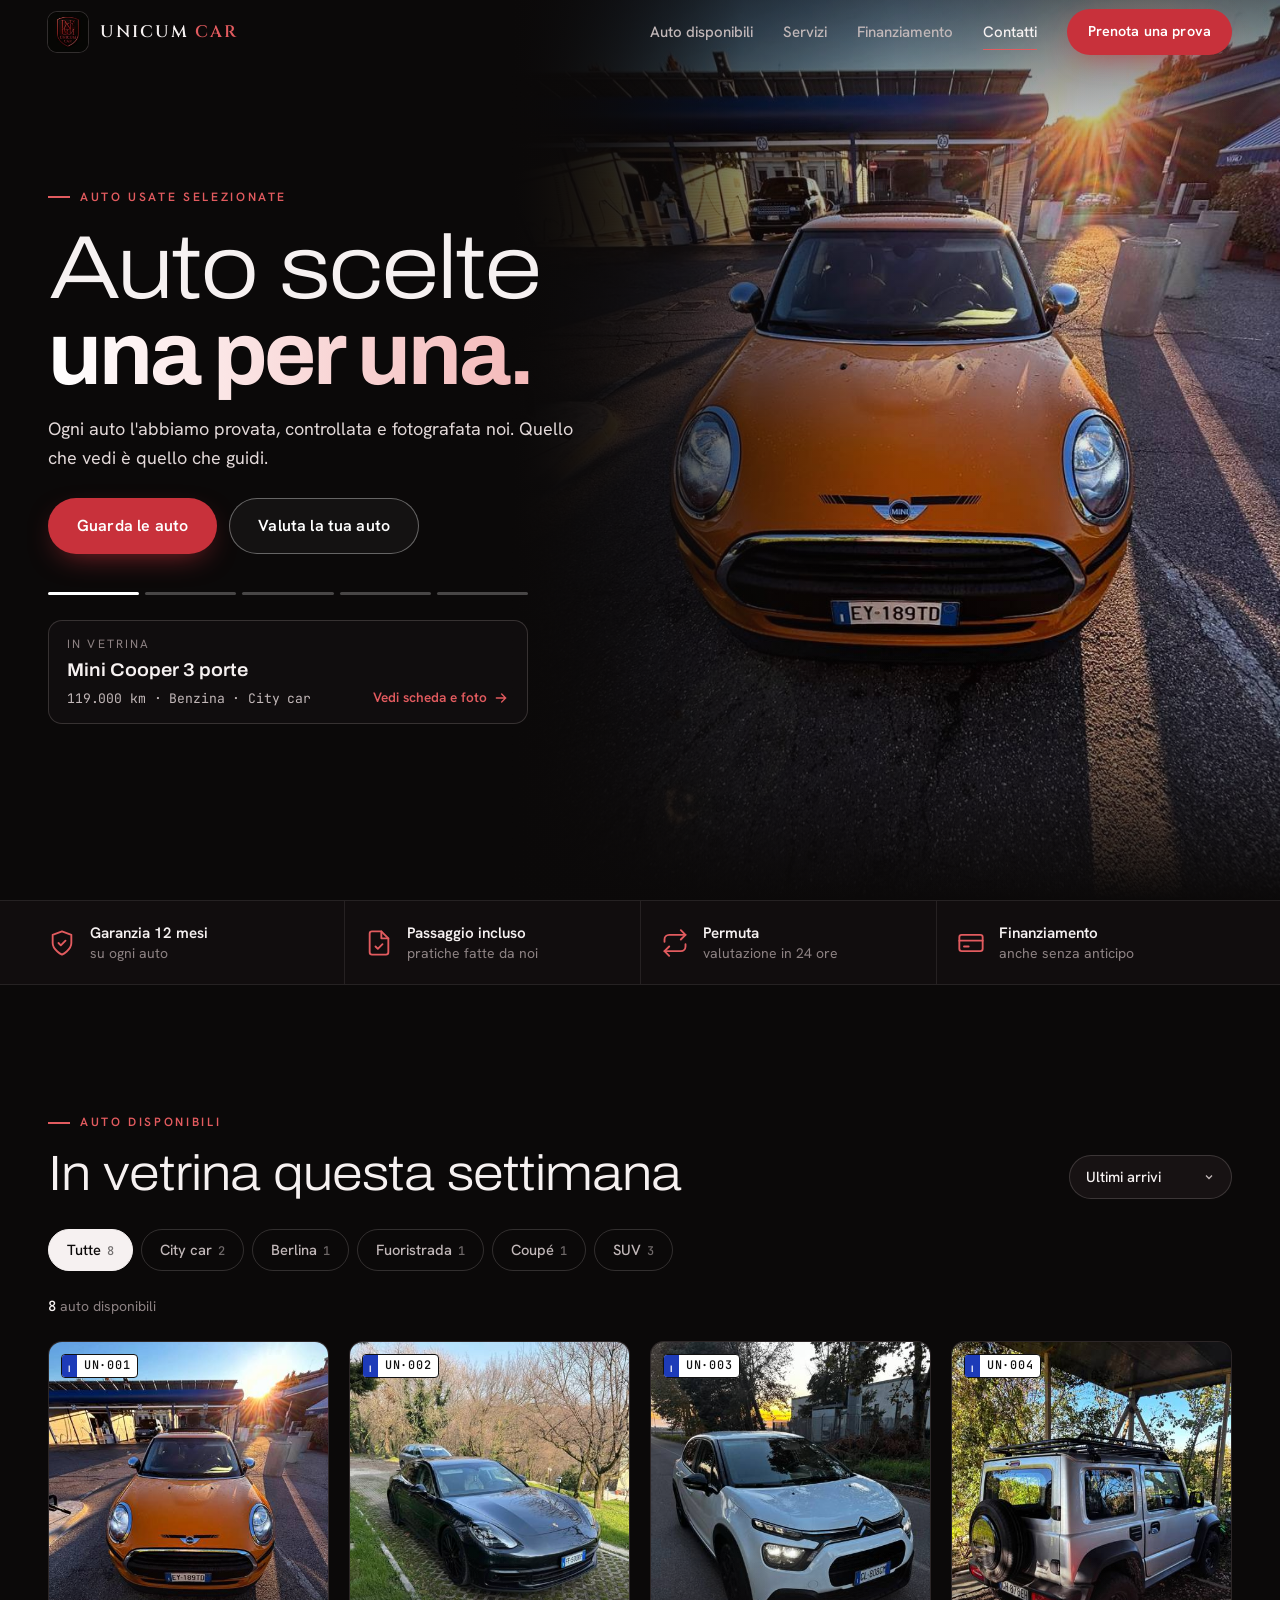
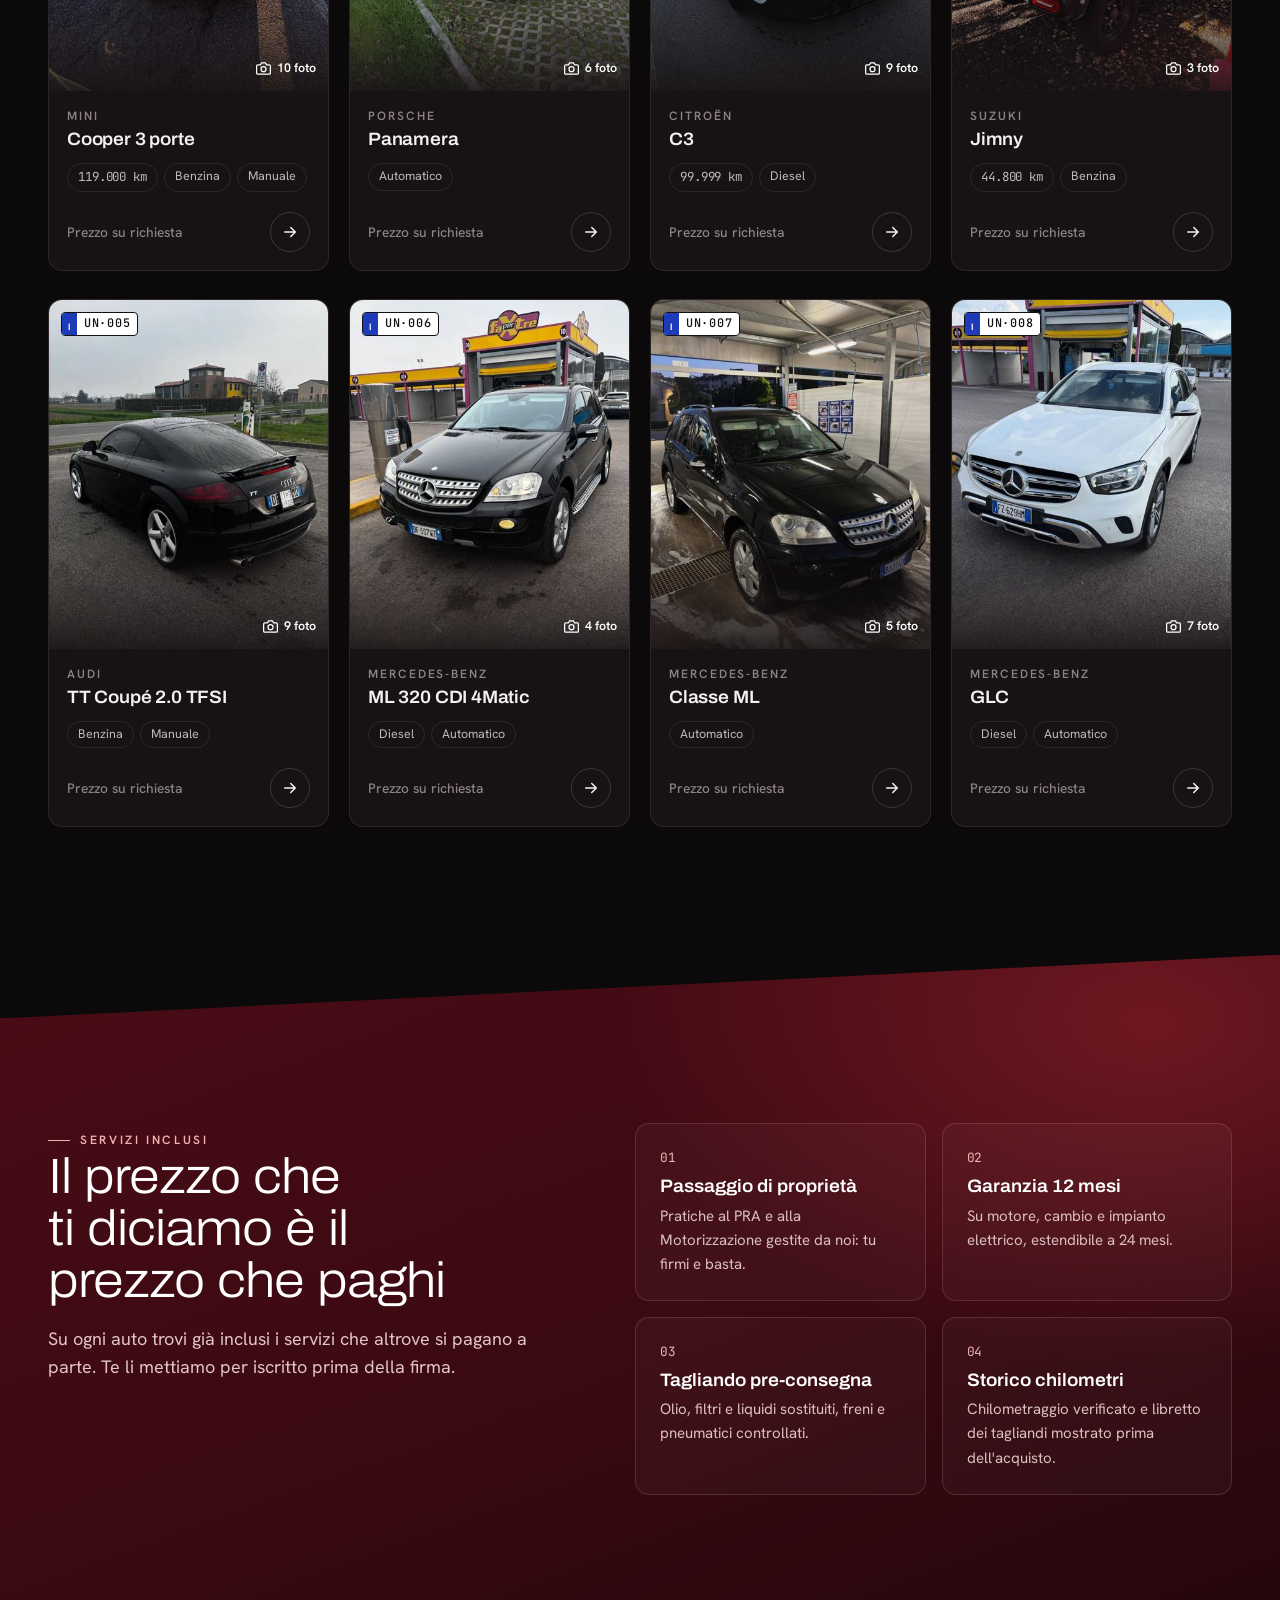
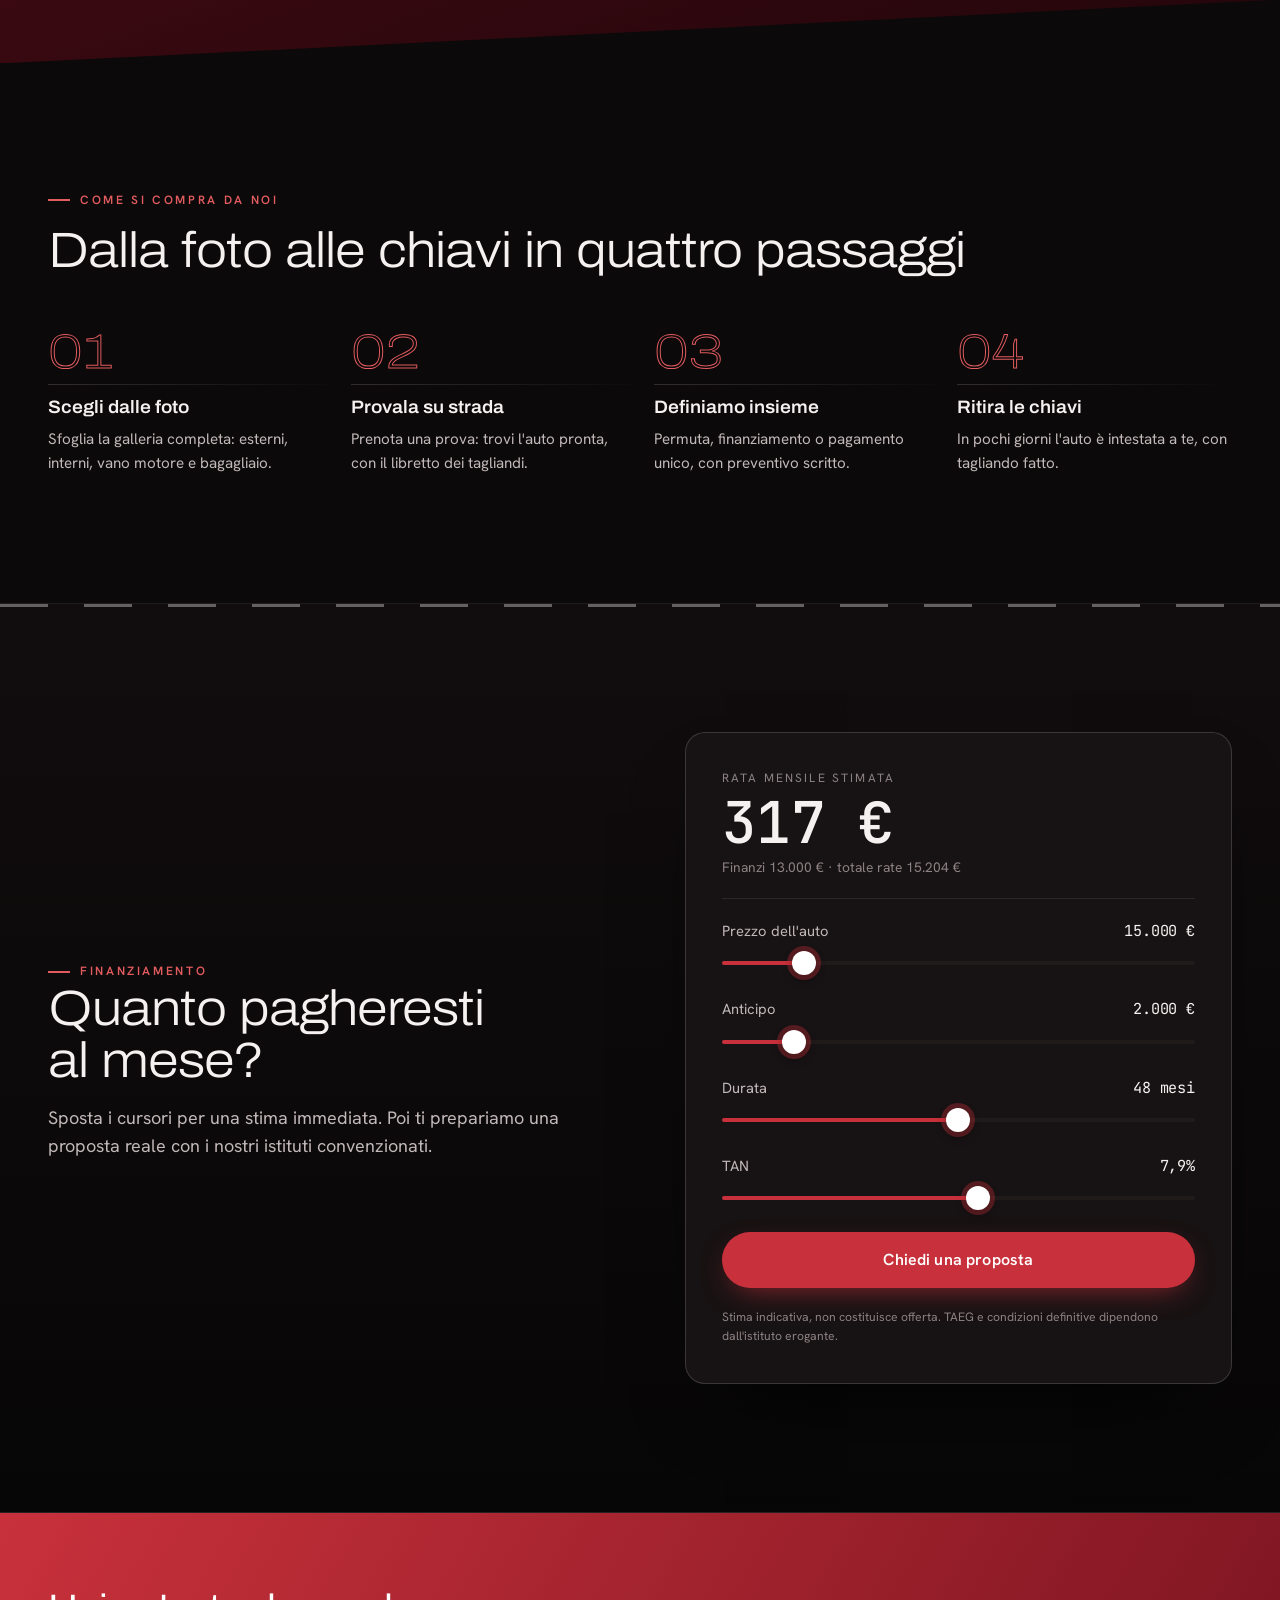
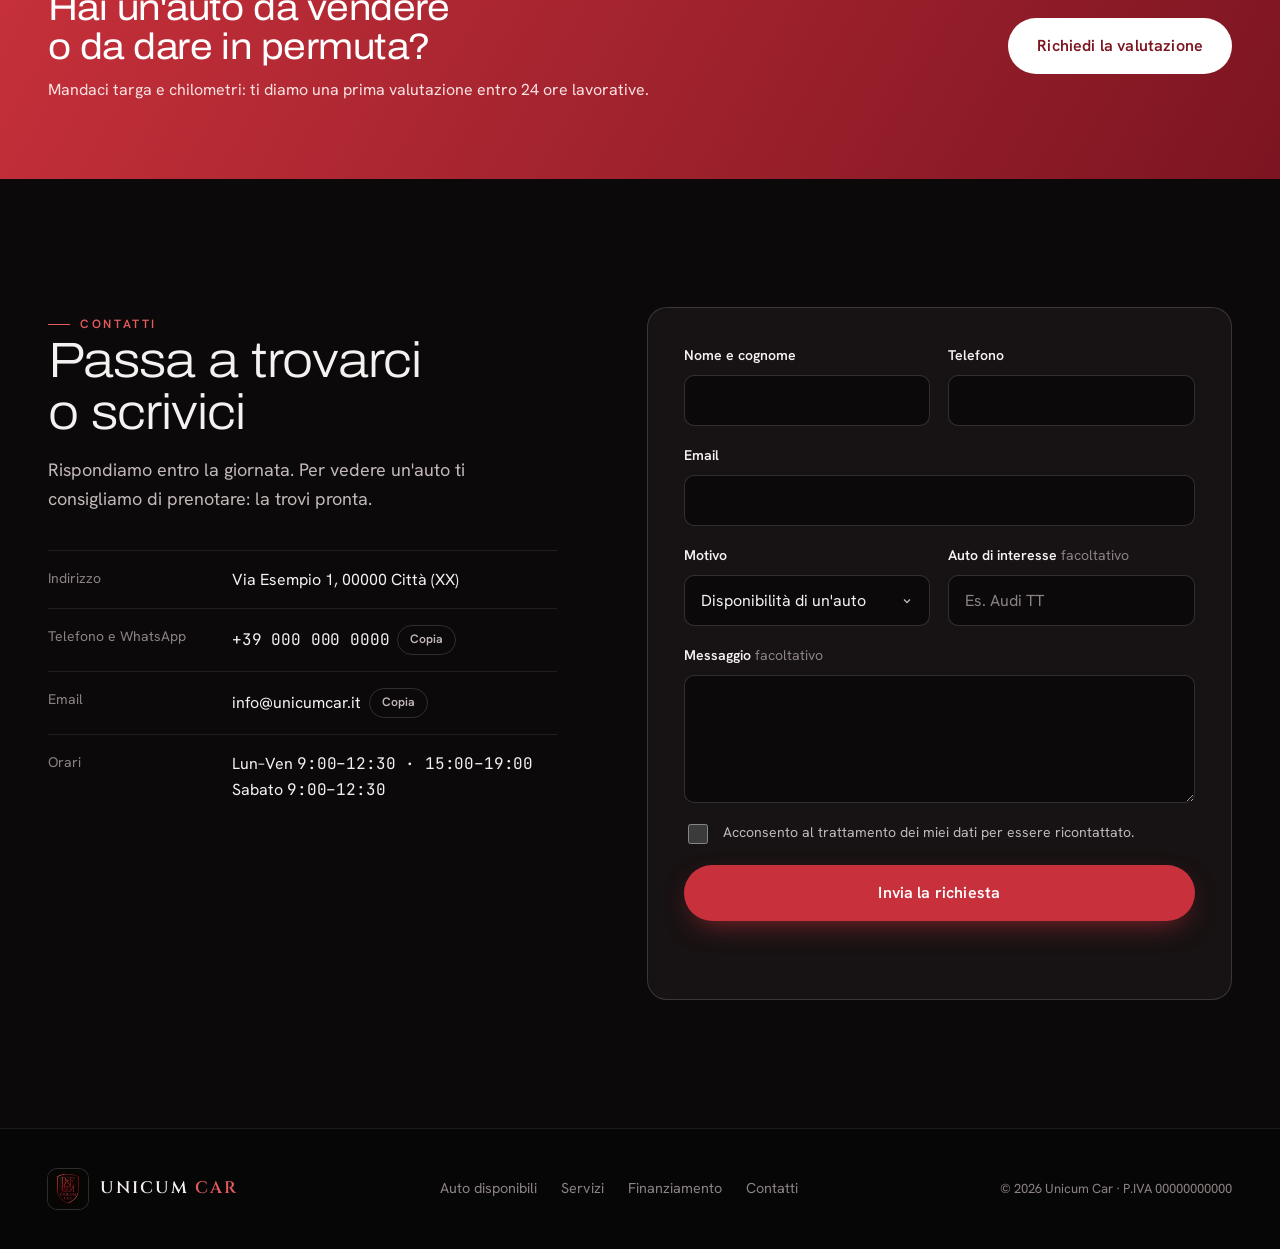
==== commit 051a5a56: "Nuovo design scuro e premium, ottimizzato per mobile Sfondo nero caldo con accenti del logo, apertur" ====
--- a/index.html
+++ b/index.html
@@ -4,28 +4,29 @@
   <meta charset="UTF-8" />
   <meta name="viewport" content="width=device-width, initial-scale=1.0, viewport-fit=cover" />
   <title>Unicum Car</title>
-  <meta name="description" content="Unicum Car: auto usate selezionate e controllate una per una. Guarda le foto reali, chiedi la disponibilità, prenota una prova." />
+  <meta name="description" content="Unicum Car: auto usate selezionate e controllate una per una. Foto reali, garanzia 12 mesi, permuta e finanziamento." />
+  <meta name="theme-color" content="#0b0909" />
   <link rel="preconnect" href="https://fonts.googleapis.com" />
   <link rel="preconnect" href="https://fonts.gstatic.com" crossorigin />
-  <link href="https://fonts.googleapis.com/css2?family=Archivo:wdth,wght@100..125,500..900&family=Public+Sans:wght@400;500;600;700&family=Cinzel:wght@600&family=JetBrains+Mono:wght@500;600&display=swap" rel="stylesheet" />
+  <link href="https://fonts.googleapis.com/css2?family=Archivo:wdth,wght@62..125,300..800&family=Hanken+Grotesk:wght@400;500;600;700&family=Cinzel:wght@600&family=JetBrains+Mono:wght@500&display=swap" rel="stylesheet" />
   <link rel="icon" href="assets/img/logo-unicum-car.jpg" />
-  <link rel="stylesheet" href="assets/css/style.css" />
+  <link rel="stylesheet" href="assets/css/style.css?v=6" />
 </head>
 <body>
 
   <header class="header" id="header">
     <div class="wrap header__inner">
       <a href="#top" class="brand" aria-label="Unicum Car, torna all'inizio">
-        <img class="brand__logo" src="assets/img/logo-unicum-car.jpg" alt="" width="44" height="44" />
+        <img class="brand__logo" src="assets/img/logo-unicum-car.jpg" alt="" width="40" height="40" />
         <span class="brand__name">Unicum <em>Car</em></span>
       </a>
 
       <nav class="nav" id="nav" aria-label="Navigazione principale">
         <a href="#auto" class="nav__link">Auto disponibili</a>
-        <a href="#compreso" class="nav__link">Cosa è compreso</a>
-        <a href="#rata" class="nav__link">Calcola la rata</a>
+        <a href="#servizi" class="nav__link">Servizi</a>
+        <a href="#rata" class="nav__link">Finanziamento</a>
         <a href="#contatti" class="nav__link">Contatti</a>
-        <a href="#contatti" class="btn btn--solid btn--sm nav__cta" data-subject="Prova su strada">Prenota una prova</a>
+        <a href="#contatti" class="btn btn--red nav__cta" data-subject="Prova su strada">Prenota una prova</a>
       </nav>
 
       <button class="burger" id="burger" type="button" aria-label="Apri il menu" aria-expanded="false" aria-controls="nav">
@@ -36,188 +37,161 @@
 
   <main id="top">
     <!-- HERO -->
-    <section class="hero">
-      <div class="wrap hero__grid">
+    <section class="hero" aria-label="In vetrina">
+      <div class="hero__stage" id="heroStage">
+        <!-- slides injected by main.js; first one here so the page is complete without JS -->
+        <img class="hero__slide is-active" src="assets/img/cars/mini-cooper/01.jpg" alt="Mini Cooper arancione al tramonto" fetchpriority="high" />
+      </div>
+      <div class="hero__shade" aria-hidden="true"></div>
+
+      <div class="wrap hero__inner">
         <div class="hero__copy">
-          <p class="eyebrow">Auto usate selezionate</p>
-          <h1 class="hero__title">Auto scelte <span class="hero__title-em">una per una.</span></h1>
-          <p class="hero__lead">Ogni auto che vedi qui l'abbiamo provata, controllata e fotografata noi. Niente foto di catalogo: quello che vedi è quello che guidi.</p>
+          <p class="kicker">Auto usate selezionate</p>
+          <h1 class="hero__title">Auto scelte<br /><span>una per una.</span></h1>
+          <p class="hero__lead">Ogni auto l'abbiamo provata, controllata e fotografata noi. Quello che vedi è quello che guidi.</p>
           <div class="hero__actions">
-            <a href="#auto" class="btn btn--solid">Guarda le auto</a>
-            <a href="#contatti" class="btn btn--line" data-subject="Valutazione della mia auto">Valuta la tua auto</a>
-          </div>
-          <dl class="hero__facts">
-            <div><dt>In vetrina ora</dt><dd><span id="stockCount">8</span> auto</dd></div>
-            <div><dt>Foto reali</dt><dd><span id="photoCount">53</span> scatti</dd></div>
-            <div><dt>Garanzia</dt><dd>12 mesi</dd></div>
-          </dl>
-        </div>
-
-        <figure class="hero__media">
-          <img class="hero__img hero__img--main" src="assets/img/cars/mini-cooper/01.jpg" alt="Mini Cooper arancione fotografata al tramonto" width="900" height="1200" fetchpriority="high" />
-          <img class="hero__img hero__img--side" src="assets/img/cars/porsche-panamera/01-sm.jpg" alt="Porsche Panamera grigio scuro parcheggiata su un prato" width="450" height="600" />
-          <figcaption class="hero__tag">
-            <span class="plate"><span class="plate__eu">I</span><span class="plate__num">UN·001</span></span>
-            <span>Mini Cooper · <span class="mono">119.000 km</span></span>
-          </figcaption>
-        </figure>
-      </div>
-    </section>
-
-    <div class="divider divider--wave" aria-hidden="true" style="--top: var(--paper); --bottom: var(--surface)"><svg viewBox="0 0 1440 80" preserveAspectRatio="none" focusable="false"><path d="M0 80V46C240 12 480 12 720 40S1200 72 1440 30V80Z"/></svg></div>
+            <a href="#auto" class="btn btn--red btn--lg">Guarda le auto</a>
+            <a href="#contatti" class="btn btn--ghost btn--lg" data-subject="Valutazione della mia auto">Valuta la tua auto</a>
+          </div>
+        </div>
+
+        <div class="hero__now" id="heroNow">
+          <div class="hero__bars" id="heroBars" role="tablist" aria-label="Scegli l'auto in primo piano"></div>
+          <button type="button" class="hero__caption" id="heroCaption" data-open="mini-cooper">
+            <span class="hero__caption-label">In vetrina</span>
+            <span class="hero__caption-name" id="heroName">Mini Cooper 3 porte</span>
+            <span class="hero__caption-meta mono" id="heroMeta">119.000 km · Benzina</span>
+            <span class="hero__caption-cta">Vedi scheda e foto <svg viewBox="0 0 24 24" width="16" height="16" fill="none" stroke="currentColor" stroke-width="2" stroke-linecap="round"><path d="M5 12h14M13 6l6 6-6 6"/></svg></span>
+          </button>
+        </div>
+      </div>
+    </section>
+
+    <!-- TRUST STRIP -->
+    <section class="trust" aria-label="Incluso con ogni auto">
+      <ul class="wrap trust__list">
+        <li><svg viewBox="0 0 24 24" fill="none" stroke="currentColor" stroke-width="1.6" stroke-linecap="round" stroke-linejoin="round"><path d="M12 22s8-4 8-10V5l-8-3-8 3v7c0 6 8 10 8 10z"/><path d="m9 12 2 2 4-4"/></svg><span><strong>Garanzia 12 mesi</strong>su ogni auto</span></li>
+        <li><svg viewBox="0 0 24 24" fill="none" stroke="currentColor" stroke-width="1.6" stroke-linecap="round" stroke-linejoin="round"><path d="M14 2H6a2 2 0 0 0-2 2v16a2 2 0 0 0 2 2h12a2 2 0 0 0 2-2V8z"/><path d="M14 2v6h6M9 15l2 2 4-4"/></svg><span><strong>Passaggio incluso</strong>pratiche fatte da noi</span></li>
+        <li><svg viewBox="0 0 24 24" fill="none" stroke="currentColor" stroke-width="1.6" stroke-linecap="round" stroke-linejoin="round"><path d="M17 1l4 4-4 4"/><path d="M3 11V9a4 4 0 0 1 4-4h14M7 23l-4-4 4-4"/><path d="M21 13v2a4 4 0 0 1-4 4H3"/></svg><span><strong>Permuta</strong>valutazione in 24 ore</span></li>
+        <li><svg viewBox="0 0 24 24" fill="none" stroke="currentColor" stroke-width="1.6" stroke-linecap="round" stroke-linejoin="round"><rect x="2" y="5" width="20" height="14" rx="2"/><path d="M2 10h20M6 15h4"/></svg><span><strong>Finanziamento</strong>anche senza anticipo</span></li>
+      </ul>
+    </section>
+
     <!-- INVENTORY -->
-    <section class="section section--surface" id="auto">
+    <section class="section" id="auto">
       <div class="wrap">
-        <div class="section__head">
-          <div>
-            <p class="eyebrow">Auto disponibili</p>
-            <h2 class="section__title">In vetrina questa settimana</h2>
-          </div>
-          <div class="toolbar">
-            <div class="chips" id="chips" role="group" aria-label="Filtra per tipo di carrozzeria"></div>
-            <label class="sort">
-              <span>Ordina</span>
-              <select id="sort">
-                <option value="stock">Ultimi arrivi</option>
-                <option value="km-asc">Meno chilometri</option>
-                <option value="brand">Marca A–Z</option>
-              </select>
-            </label>
-          </div>
-        </div>
-
+        <div class="head">
+          <div class="head__text">
+            <p class="kicker">Auto disponibili</p>
+            <h2 class="title">In vetrina questa settimana</h2>
+          </div>
+          <label class="sort">
+            <span class="sr-only">Ordina le auto</span>
+            <select id="sort" aria-label="Ordina le auto">
+              <option value="stock">Ultimi arrivi</option>
+              <option value="km-asc">Meno chilometri</option>
+              <option value="brand">Marca A–Z</option>
+            </select>
+          </label>
+        </div>
+
+        <div class="chips" id="chips" role="group" aria-label="Filtra per tipo di carrozzeria"></div>
         <p class="count" id="resultCount" aria-live="polite"></p>
         <div class="stock" id="stock"></div>
         <p class="empty" id="emptyState" hidden>Nessuna auto di questo tipo al momento. <button type="button" class="link" id="resetFilters">Mostra tutte le auto</button></p>
       </div>
     </section>
 
-    <div class="divider divider--slant" aria-hidden="true" style="--top: var(--surface); --bottom: var(--band)"><svg viewBox="0 0 1440 80" preserveAspectRatio="none" focusable="false"><path d="M0 80L1440 0V80Z"/></svg></div>
-    <!-- INCLUDED -->
-    <section class="section section--band" id="compreso">
-      <div class="wrap included">
-        <div class="included__intro">
-          <p class="eyebrow">Cosa è compreso</p>
-          <h2 class="section__title">Il prezzo che ti diciamo è il prezzo che paghi</h2>
-          <p class="section__lead">Su ogni auto trovi già inclusi i servizi che altrove si pagano a parte. Te li elenchiamo per iscritto prima della firma.</p>
-        </div>
-        <dl class="included__list">
-          <div>
-            <dt>Passaggio di proprietà</dt>
-            <dd>Pratiche al PRA e alla Motorizzazione gestite da noi, tu firmi e basta.</dd>
-          </div>
-          <div>
-            <dt>Garanzia 12 mesi</dt>
-            <dd>Garanzia di conformità su motore, cambio e impianto elettrico, estendibile a 24 mesi.</dd>
-          </div>
-          <div>
-            <dt>Tagliando pre-consegna</dt>
-            <dd>Olio, filtri e liquidi sostituiti e controllo di freni e pneumatici prima della consegna.</dd>
-          </div>
-          <div>
-            <dt>Permuta dell'usato</dt>
-            <dd>Valutiamo la tua auto dal vivo e scaliamo il valore direttamente dal prezzo.</dd>
-          </div>
-          <div>
-            <dt>Storico chilometri</dt>
-            <dd>Chilometraggio verificato e libretto dei tagliandi mostrato prima dell'acquisto.</dd>
-          </div>
-          <div>
-            <dt>Finanziamento</dt>
-            <dd>Rate su misura con istituti convenzionati, anche senza anticipo.</dd>
-          </div>
-        </dl>
-      </div>
-    </section>
-
-    <div class="divider divider--arc" aria-hidden="true" style="--top: var(--band); --bottom: var(--tint)"><svg viewBox="0 0 1440 80" preserveAspectRatio="none" focusable="false"><path d="M0 0Q720 150 1440 0V80H0Z"/></svg></div>
+    <!-- SERVICES -->
+    <section class="section section--oxblood" id="servizi">
+      <div class="cut cut--top" aria-hidden="true"></div>
+      <div class="wrap services">
+        <div class="services__intro">
+          <p class="kicker kicker--light">Servizi inclusi</p>
+          <h2 class="title">Il prezzo che ti diciamo è il prezzo che paghi</h2>
+          <p class="lead">Su ogni auto trovi già inclusi i servizi che altrove si pagano a parte. Te li mettiamo per iscritto prima della firma.</p>
+        </div>
+        <ul class="services__list">
+          <li><span class="services__n mono">01</span><h3>Passaggio di proprietà</h3><p>Pratiche al PRA e alla Motorizzazione gestite da noi: tu firmi e basta.</p></li>
+          <li><span class="services__n mono">02</span><h3>Garanzia 12 mesi</h3><p>Su motore, cambio e impianto elettrico, estendibile a 24 mesi.</p></li>
+          <li><span class="services__n mono">03</span><h3>Tagliando pre-consegna</h3><p>Olio, filtri e liquidi sostituiti, freni e pneumatici controllati.</p></li>
+          <li><span class="services__n mono">04</span><h3>Storico chilometri</h3><p>Chilometraggio verificato e libretto dei tagliandi mostrato prima dell'acquisto.</p></li>
+        </ul>
+      </div>
+      <div class="cut cut--bottom" aria-hidden="true"></div>
+    </section>
+
     <!-- PROCESS -->
-    <section class="section section--tint">
+    <section class="section">
       <div class="wrap">
-        <div class="section__head section__head--stack">
-          <p class="eyebrow">Come si compra da noi</p>
-          <h2 class="section__title">Dalla foto alle chiavi in quattro passaggi</h2>
+        <div class="head head--stack">
+          <p class="kicker">Come si compra da noi</p>
+          <h2 class="title">Dalla foto alle chiavi in quattro passaggi</h2>
         </div>
         <ol class="steps">
-          <li>
-            <h3>Scegli dalle foto</h3>
-            <p>Sfoglia la galleria completa di ogni auto: esterni, interni, vano motore e bagagliaio.</p>
-          </li>
-          <li>
-            <h3>Provala su strada</h3>
-            <p>Prenota una prova: l'auto è pronta al tuo arrivo, con il libretto dei tagliandi a disposizione.</p>
-          </li>
-          <li>
-            <h3>Definiamo insieme</h3>
-            <p>Permuta, finanziamento o pagamento unico. Ricevi un preventivo scritto e senza voci nascoste.</p>
-          </li>
-          <li>
-            <h3>Ritira le chiavi</h3>
-            <p>In pochi giorni l'auto è intestata a te, con tagliando fatto e pieno di partenza.</p>
-          </li>
+          <li><h3>Scegli dalle foto</h3><p>Sfoglia la galleria completa: esterni, interni, vano motore e bagagliaio.</p></li>
+          <li><h3>Provala su strada</h3><p>Prenota una prova: trovi l'auto pronta, con il libretto dei tagliandi.</p></li>
+          <li><h3>Definiamo insieme</h3><p>Permuta, finanziamento o pagamento unico, con preventivo scritto.</p></li>
+          <li><h3>Ritira le chiavi</h3><p>In pochi giorni l'auto è intestata a te, con tagliando fatto.</p></li>
         </ol>
       </div>
     </section>
 
-    <div class="divider divider--slant-r" aria-hidden="true" style="--top: var(--tint); --bottom: var(--dark)"><svg viewBox="0 0 1440 80" preserveAspectRatio="none" focusable="false"><path d="M0 0L1440 80H0Z"/></svg></div>
     <!-- FINANCE -->
-    <section class="section section--dark" id="rata">
+    <section class="section section--road" id="rata">
       <div class="wrap finance">
         <div class="finance__intro">
-          <p class="eyebrow">Calcola la rata</p>
-          <h2 class="section__title">Quanto pagheresti al mese?</h2>
-          <p class="section__lead">Sposta i cursori per una stima immediata. Poi ti prepariamo una proposta reale con i nostri istituti convenzionati.</p>
+          <p class="kicker">Finanziamento</p>
+          <h2 class="title">Quanto pagheresti al mese?</h2>
+          <p class="lead">Sposta i cursori per una stima immediata. Poi ti prepariamo una proposta reale con i nostri istituti convenzionati.</p>
         </div>
 
         <form class="calc" id="calc" aria-label="Calcolatore della rata">
-          <div class="calc__row">
-            <label for="cPrice">Prezzo dell'auto</label><output id="oPrice" for="cPrice"></output>
-            <input type="range" id="cPrice" min="3000" max="80000" step="500" value="15000" />
-          </div>
-          <div class="calc__row">
-            <label for="cDown">Anticipo</label><output id="oDown" for="cDown"></output>
-            <input type="range" id="cDown" min="0" max="30000" step="500" value="2000" />
-          </div>
-          <div class="calc__row">
-            <label for="cMonths">Durata</label><output id="oMonths" for="cMonths"></output>
-            <input type="range" id="cMonths" min="12" max="84" step="12" value="48" />
-          </div>
-          <div class="calc__row">
-            <label for="cRate">TAN</label><output id="oRate" for="cRate"></output>
-            <input type="range" id="cRate" min="3" max="12" step="0.1" value="7.9" />
-          </div>
-
           <div class="calc__result">
             <span class="calc__label">Rata mensile stimata</span>
             <strong class="calc__value mono" id="oMonthly">–</strong>
             <span class="calc__detail" id="oTotal"></span>
           </div>
-          <a href="#contatti" class="btn btn--signal btn--block" data-subject="Finanziamento">Chiedi una proposta di finanziamento</a>
+          <div class="calc__row">
+            <label for="cPrice">Prezzo dell'auto</label><output id="oPrice" for="cPrice" class="mono"></output>
+            <input type="range" id="cPrice" min="3000" max="80000" step="500" value="15000" />
+          </div>
+          <div class="calc__row">
+            <label for="cDown">Anticipo</label><output id="oDown" for="cDown" class="mono"></output>
+            <input type="range" id="cDown" min="0" max="30000" step="500" value="2000" />
+          </div>
+          <div class="calc__row">
+            <label for="cMonths">Durata</label><output id="oMonths" for="cMonths" class="mono"></output>
+            <input type="range" id="cMonths" min="12" max="84" step="12" value="48" />
+          </div>
+          <div class="calc__row">
+            <label for="cRate">TAN</label><output id="oRate" for="cRate" class="mono"></output>
+            <input type="range" id="cRate" min="3" max="12" step="0.1" value="7.9" />
+          </div>
+          <a href="#contatti" class="btn btn--red btn--block btn--lg" data-subject="Finanziamento">Chiedi una proposta</a>
           <p class="calc__note">Stima indicativa, non costituisce offerta. TAEG e condizioni definitive dipendono dall'istituto erogante.</p>
         </form>
       </div>
     </section>
 
-    <div class="divider divider--slant" aria-hidden="true" style="--top: var(--dark); --bottom: var(--crimson)"><svg viewBox="0 0 1440 80" preserveAspectRatio="none" focusable="false"><path d="M0 80L1440 0V80Z"/></svg></div>
     <!-- TRADE-IN -->
     <section class="trade">
       <div class="wrap trade__inner">
-        <div>
+        <div class="trade__text">
           <h2 class="trade__title">Hai un'auto da vendere o da dare in permuta?</h2>
           <p>Mandaci targa e chilometri: ti diamo una prima valutazione entro 24 ore lavorative.</p>
         </div>
-        <a href="#contatti" class="btn btn--solid" data-subject="Valutazione della mia auto">Richiedi la valutazione</a>
-      </div>
-    </section>
-
-    <div class="divider divider--arc" aria-hidden="true" style="--top: var(--crimson); --bottom: var(--paper)"><svg viewBox="0 0 1440 80" preserveAspectRatio="none" focusable="false"><path d="M0 0Q720 150 1440 0V80H0Z"/></svg></div>
+        <a href="#contatti" class="btn btn--white btn--lg" data-subject="Valutazione della mia auto">Richiedi la valutazione</a>
+      </div>
+    </section>
+
     <!-- CONTACT -->
     <section class="section" id="contatti">
       <div class="wrap contact">
         <div class="contact__info">
-          <p class="eyebrow">Contatti</p>
-          <h2 class="section__title">Passa a trovarci o scrivici</h2>
-          <p class="section__lead">Rispondiamo entro la giornata. Per vedere un'auto ti consigliamo di prenotare, così la troverai pronta.</p>
+          <p class="kicker">Contatti</p>
+          <h2 class="title">Passa a trovarci o scrivici</h2>
+          <p class="lead">Rispondiamo entro la giornata. Per vedere un'auto ti consigliamo di prenotare: la trovi pronta.</p>
 
           <dl class="contact__list">
             <div><dt>Indirizzo</dt><dd>Via Esempio 1, 00000 Città (XX)</dd></div>
@@ -236,13 +210,13 @@
             </div>
             <div class="field">
               <label for="fPhone">Telefono</label>
-              <input type="tel" id="fPhone" name="phone" autocomplete="tel" required />
+              <input type="tel" id="fPhone" name="phone" autocomplete="tel" inputmode="tel" required />
               <p class="field__error">Inserisci un numero di almeno 6 cifre.</p>
             </div>
           </div>
           <div class="field">
             <label for="fEmail">Email</label>
-            <input type="email" id="fEmail" name="email" autocomplete="email" required />
+            <input type="email" id="fEmail" name="email" autocomplete="email" inputmode="email" required />
             <p class="field__error">Controlla l'indirizzo email, ad esempio nome@dominio.it.</p>
           </div>
           <div class="form__row">
@@ -269,54 +243,66 @@
             <input type="checkbox" id="fPrivacy" required />
             <span>Acconsento al trattamento dei miei dati per essere ricontattato.</span>
           </label>
-          <button type="submit" class="btn btn--solid btn--block">Invia la richiesta</button>
+          <button type="submit" class="btn btn--red btn--block btn--lg">Invia la richiesta</button>
           <p class="form__status" id="formStatus" role="status" aria-live="polite"></p>
         </form>
       </div>
     </section>
   </main>
 
-  <div class="divider divider--wave" aria-hidden="true" style="--top: var(--paper); --bottom: var(--dark)"><svg viewBox="0 0 1440 80" preserveAspectRatio="none" focusable="false"><path d="M0 80V46C240 12 480 12 720 40S1200 72 1440 30V80Z"/></svg></div>
-
   <footer class="footer">
     <div class="wrap footer__inner">
-      <a href="#top" class="brand brand--footer">
-        <img class="brand__logo" src="assets/img/logo-unicum-car.jpg" alt="" width="44" height="44" />
+      <a href="#top" class="brand">
+        <img class="brand__logo" src="assets/img/logo-unicum-car.jpg" alt="" width="40" height="40" />
         <span class="brand__name">Unicum <em>Car</em></span>
       </a>
       <nav class="footer__nav" aria-label="Link a piè di pagina">
         <a href="#auto">Auto disponibili</a>
-        <a href="#compreso">Cosa è compreso</a>
-        <a href="#rata">Calcola la rata</a>
+        <a href="#servizi">Servizi</a>
+        <a href="#rata">Finanziamento</a>
         <a href="#contatti">Contatti</a>
       </nav>
       <p class="footer__legal">© <span id="year">2026</span> Unicum Car · P.IVA 00000000000</p>
     </div>
   </footer>
 
+  <!-- MOBILE ACTION BAR -->
+  <nav class="actionbar" aria-label="Contatto rapido">
+    <a href="tel:+390000000000" class="actionbar__btn">
+      <svg viewBox="0 0 24 24" fill="none" stroke="currentColor" stroke-width="1.8" stroke-linecap="round" stroke-linejoin="round"><path d="M22 16.9v3a2 2 0 0 1-2.2 2 19.8 19.8 0 0 1-8.6-3.1 19.5 19.5 0 0 1-6-6A19.8 19.8 0 0 1 2.1 4.2 2 2 0 0 1 4.1 2h3a2 2 0 0 1 2 1.7c.1.9.4 1.8.7 2.7a2 2 0 0 1-.5 2.1L8 9.8a16 16 0 0 0 6 6l1.3-1.3a2 2 0 0 1 2.1-.4c.9.3 1.8.6 2.7.7a2 2 0 0 1 1.7 2z"/></svg>
+      Chiama
+    </a>
+    <a href="https://wa.me/390000000000" class="actionbar__btn" target="_blank" rel="noopener">
+      <svg viewBox="0 0 24 24" fill="currentColor"><path d="M12 2a10 10 0 0 0-8.6 15.1L2 22l5-1.3A10 10 0 1 0 12 2zm0 18.2a8.2 8.2 0 0 1-4.2-1.1l-.3-.2-3 .8.8-2.9-.2-.3A8.2 8.2 0 1 1 12 20.2zm4.5-6.1c-.2-.1-1.5-.7-1.7-.8-.2-.1-.4-.1-.6.1l-.8 1c-.1.2-.3.2-.5.1a6.7 6.7 0 0 1-3.3-2.9c-.3-.4.2-.4.7-1.3.1-.2 0-.3 0-.4l-.8-1.8c-.2-.5-.4-.4-.6-.4h-.5a1 1 0 0 0-.7.3 3 3 0 0 0-.9 2.2 5.1 5.1 0 0 0 1.1 2.7 11.6 11.6 0 0 0 4.4 3.9c1.6.7 2.3.8 3.1.6.5-.1 1.5-.6 1.7-1.2.2-.6.2-1.1.1-1.2l-.5-.3z"/></svg>
+      WhatsApp
+    </a>
+    <a href="#contatti" class="actionbar__btn actionbar__btn--red" data-subject="Prova su strada">
+      <svg viewBox="0 0 24 24" fill="none" stroke="currentColor" stroke-width="1.8" stroke-linecap="round" stroke-linejoin="round"><rect x="3" y="4" width="18" height="18" rx="2"/><path d="M16 2v4M8 2v4M3 10h18"/></svg>
+      Prenota
+    </a>
+  </nav>
+
   <!-- VEHICLE SHEET -->
   <dialog class="sheet" id="sheet" aria-labelledby="sheetTitle">
+    <div class="sheet__grid">
+      <div class="gallery">
+        <div class="gallery__track" id="galleryTrack" tabindex="0" aria-label="Foto dell'auto, scorri per vederle tutte"></div>
+        <button type="button" class="gallery__nav gallery__nav--prev" id="galleryPrev" aria-label="Foto precedente">
+          <svg viewBox="0 0 24 24" width="22" height="22" fill="none" stroke="currentColor" stroke-width="2.2" stroke-linecap="round"><path d="m15 18-6-6 6-6"/></svg>
+        </button>
+        <button type="button" class="gallery__nav gallery__nav--next" id="galleryNext" aria-label="Foto successiva">
+          <svg viewBox="0 0 24 24" width="22" height="22" fill="none" stroke="currentColor" stroke-width="2.2" stroke-linecap="round"><path d="m9 18 6-6-6-6"/></svg>
+        </button>
+        <span class="gallery__count mono" id="galleryCount"></span>
+        <div class="gallery__thumbs" id="galleryThumbs"></div>
+      </div>
+      <div class="sheet__info" id="sheetInfo"></div>
+    </div>
     <button type="button" class="sheet__close" id="sheetClose" aria-label="Chiudi la scheda">
       <svg viewBox="0 0 24 24" width="20" height="20" fill="none" stroke="currentColor" stroke-width="2.2" stroke-linecap="round"><path d="M6 6l12 12M18 6 6 18"/></svg>
     </button>
-    <div class="sheet__grid">
-      <div class="gallery">
-        <div class="gallery__stage">
-          <img id="galleryImg" src="" alt="" />
-          <button type="button" class="gallery__nav gallery__nav--prev" id="galleryPrev" aria-label="Foto precedente">
-            <svg viewBox="0 0 24 24" width="22" height="22" fill="none" stroke="currentColor" stroke-width="2.2" stroke-linecap="round"><path d="m15 18-6-6 6-6"/></svg>
-          </button>
-          <button type="button" class="gallery__nav gallery__nav--next" id="galleryNext" aria-label="Foto successiva">
-            <svg viewBox="0 0 24 24" width="22" height="22" fill="none" stroke="currentColor" stroke-width="2.2" stroke-linecap="round"><path d="m9 18 6-6-6-6"/></svg>
-          </button>
-          <span class="gallery__count mono" id="galleryCount"></span>
-        </div>
-        <div class="gallery__thumbs" id="galleryThumbs"></div>
-      </div>
-      <div class="sheet__info" id="sheetInfo"></div>
-    </div>
   </dialog>
 
-  <script src="assets/js/main.js"></script>
+  <script src="assets/js/main.js?v=4"></script>
 </body>
 </html>
--- a/assets/css/style.css
+++ b/assets/css/style.css
@@ -1,568 +1,591 @@
 /* ==========================================================================
    Unicum Car
-   Layout: a photo-led "listing sheet" — real car photos carry the page,
-   Italian plate tags index each car, km and figures read like an odometer.
+   Layout: "showroom at night" — a warm black ground lit by the cars' own
+   photos; crimson and oxblood from the logo mark the few things to press.
+   Mobile first: full-bleed photo hero, thumb-reach action bar, swipe gallery.
    ========================================================================== */
 
 :root {
-  /* Color — taken from the Unicum Car logo: black ground, oxblood shield, crimson highlights */
-  --paper: #f6f4f3;        /* warm off-white ground */
-  --surface: #ffffff;
-  --ink: #161112;          /* headings, primary text */
-  --ink-soft: #4f4648;     /* body text */
-  --ink-mute: #7d7274;     /* captions, labels */
-  --line: #e4dcdc;
-  --plate: #9b1b2b;        /* logo crimson: brand accent */
-  --plate-ink: #ffffff;
-  --signal: #d6453f;       /* logo highlight red, used on dark grounds */
-  --accent-hi: #f08a82;    /* light red for labels on oxblood/black */
-  --tint: #efe9e8;
-  --band: #5a0c18;         /* logo oxblood: full-bleed band */
-  --band-ink: #ffffff;
-  --band-mute: #efcacd;
-  --crimson: #a31d2c;      /* trade-in band */
-  --dark: #0a0807;         /* logo black: finance block and footer */
-  --dark-ink: #f3eeee;
-  --dark-mute: #a89c9d;
-  --dark-line: #2b2324;
-  --focus: #9b1b2b;
-  --shadow: 0 1px 2px rgba(22, 17, 18, .06), 0 12px 32px -16px rgba(22, 17, 18, .3);
+  /* Color: one deliberate dark look, taken from the logo */
+  --bg: #0b0909;           /* warm black ground */
+  --bg-2: #110d0e;         /* alternate band */
+  --surface: #171213;      /* cards, form */
+  --surface-2: #211a1b;
+  --line: rgba(255, 240, 240, .09);
+  --line-2: rgba(255, 240, 240, .16);
+  --ink: #f6f1f1;          /* headings */
+  --ink-soft: #c2b8b9;     /* body */
+  --ink-mute: #8d8283;     /* labels */
+  --red: #c8313b;          /* logo crimson, lifted for a dark ground */
+  --red-hi: #e25b5f;       /* red text on dark */
+  --red-deep: #7c1521;
+  --oxblood: #3a0911;      /* logo shield */
+  --ok: #4cc38a;
+  --err: #ff6b6b;
+
   /* Type */
-  --f-display: "Archivo", "Arial Narrow", "Helvetica Neue", Arial, sans-serif;
-  --f-body: "Public Sans", "Helvetica Neue", Arial, sans-serif;
+  --f-display: "Archivo", "Helvetica Neue", Arial, sans-serif;
+  --f-body: "Hanken Grotesk", "Helvetica Neue", Arial, sans-serif;
   --f-brand: "Cinzel", "Trajan Pro", Georgia, serif;
-  --f-mono: "JetBrains Mono", ui-monospace, "SFMono-Regular", Menlo, Consolas, monospace;
-
-  --step--1: .8125rem;
-  --step-0: 1rem;
-  --step-1: 1.1875rem;
-  --step-2: 1.5rem;
-  --step-3: clamp(1.9rem, 1.3rem + 2.4vw, 2.75rem);
-  --step-4: clamp(2.6rem, 1.4rem + 5vw, 5rem);
+  --f-mono: "JetBrains Mono", ui-monospace, "SFMono-Regular", Menlo, monospace;
+
+  --t-xs: .75rem;
+  --t-sm: .875rem;
+  --t-base: 1rem;
+  --t-md: 1.125rem;
+  --t-lg: clamp(1.25rem, 1.1rem + .6vw, 1.5rem);
+  --t-xl: clamp(1.9rem, 1.3rem + 2.6vw, 3.1rem);
+  --t-hero: clamp(2.7rem, 1.6rem + 5.4vw, 5.6rem);
 
   /* Space */
-  --gutter: clamp(16px, 4vw, 40px);
-  --section: clamp(72px, 9vw, 128px);
-  --radius: 6px;
-  --header-h: 68px;
-
-  color-scheme: light;
-}
-
-@media (prefers-color-scheme: dark) {
-  :root:not([data-theme="light"]) {
-    --paper: #0c0a0a;
-    --surface: #171213;
-    --ink: #f4efef;
-    --ink-soft: #c4b8b9;
-    --ink-mute: #948889;
-    --line: #2c2324;
-    --plate: #e0605c;
-    --plate-ink: #0c0a0a;
-    --signal: #e0605c;
-    --tint: #130f0f;
-    --band: #3f0911;
-    --band-mute: #e4bfc2;
-    --crimson: #7e1522;
-    --dark: #050404;
-    --dark-line: #261e1f;
-    --focus: #f08a85;
-    --shadow: 0 1px 2px rgba(0, 0, 0, .45), 0 16px 40px -18px rgba(0, 0, 0, .75);
-    color-scheme: dark;
-  }
-}
-:root[data-theme="dark"] {
-  --paper: #0c0a0a;
-  --surface: #171213;
-  --ink: #f4efef;
-  --ink-soft: #c4b8b9;
-  --ink-mute: #948889;
-  --line: #2c2324;
-  --plate: #e0605c;
-  --plate-ink: #0c0a0a;
-  --signal: #e0605c;
-  --tint: #130f0f;
-  --band: #3f0911;
-  --band-mute: #e4bfc2;
-  --crimson: #7e1522;
-  --dark: #050404;
-  --dark-line: #261e1f;
-  --focus: #f08a85;
-  --shadow: 0 1px 2px rgba(0, 0, 0, .45), 0 16px 40px -18px rgba(0, 0, 0, .75);
+  --gutter: clamp(18px, 4.5vw, 48px);
+  --section: clamp(72px, 10vw, 136px);
+  --radius: 14px;
+  --radius-sm: 10px;
+  --header-h: 64px;
+  --bar-h: 0px;
+
   color-scheme: dark;
 }
 
 /* ---------- Base ---------- */
 *, *::before, *::after { box-sizing: border-box; }
-html { scroll-behavior: smooth; scroll-padding-top: calc(var(--header-h) + 12px); }
+html { scroll-behavior: smooth; scroll-padding-top: calc(var(--header-h) + 8px); -webkit-text-size-adjust: 100%; }
 body {
   margin: 0;
-  background: var(--paper);
+  background: var(--bg);
   color: var(--ink-soft);
   font-family: var(--f-body);
-  font-size: var(--step-0);
+  font-size: var(--t-base);
   line-height: 1.6;
   -webkit-font-smoothing: antialiased;
-  text-rendering: optimizeLegibility;
+  -webkit-tap-highlight-color: transparent;
+  padding-bottom: var(--bar-h);
 }
 img { max-width: 100%; display: block; }
 a { color: inherit; }
 button, input, select, textarea { font: inherit; color: inherit; }
-h1, h2, h3 {
-  margin: 0;
-  color: var(--ink);
-  font-family: var(--f-display);
-  font-stretch: 112%;
-  font-weight: 800;
-  line-height: 1.05;
-  letter-spacing: -.015em;
-  text-wrap: balance;
-}
+h1, h2, h3 { margin: 0; color: var(--ink); font-family: var(--f-display); line-height: 1.05; text-wrap: balance; }
 p { margin: 0; }
-:focus-visible { outline: 2px solid var(--focus); outline-offset: 3px; border-radius: 2px; }
+:focus-visible { outline: 2px solid var(--red-hi); outline-offset: 3px; border-radius: 4px; }
 [hidden] { display: none !important; }
-
-.wrap { width: 100%; max-width: 1240px; margin-inline: auto; padding-inline: var(--gutter); }
+.sr-only { position: absolute; width: 1px; height: 1px; overflow: hidden; clip: rect(0 0 0 0); white-space: nowrap; }
+.wrap { width: 100%; max-width: 1280px; margin-inline: auto; padding-inline: var(--gutter); }
 .mono { font-family: var(--f-mono); font-variant-numeric: tabular-nums; letter-spacing: -.01em; }
 
-.eyebrow {
-  font-family: var(--f-display);
-  font-stretch: 125%;
-  font-size: var(--step--1);
-  font-weight: 700;
-  letter-spacing: .12em;
-  text-transform: uppercase;
-  color: var(--plate);
-}
+.kicker {
+  display: inline-flex; align-items: center; gap: 10px;
+  font-size: var(--t-xs); font-weight: 600; letter-spacing: .22em; text-transform: uppercase;
+  color: var(--red-hi);
+}
+.kicker::before { content: ""; width: 22px; height: 1.5px; background: currentColor; }
+.kicker--light { color: #f3b3b3; }
+
+.title { font-size: var(--t-xl); font-weight: 300; font-stretch: 112%; letter-spacing: -.02em; }
+.lead { font-size: var(--t-md); max-width: 36em; margin-top: 18px; }
 
 /* ---------- Plate tag (Italian registration plate) ---------- */
 .plate {
-  display: inline-flex;
-  align-items: stretch;
-  height: 26px;
-  border: 1.5px solid #12151c;
-  border-radius: 4px;
-  overflow: hidden;
-  background: #ffffff;
-  color: #12151c;
-  font-family: var(--f-mono);
-  font-weight: 600;
-  font-size: .78rem;
-  letter-spacing: .06em;
-  line-height: 1;
-  flex-shrink: 0;
-}
-.plate__eu {
-  display: grid;
-  place-items: center;
-  width: 16px;
-  background: #1d3bb8;
-  color: #ffffff;
-  font-family: var(--f-body);
-  font-size: .62rem;
-  font-weight: 700;
-  letter-spacing: 0;
-  padding-top: 8px;
-}
-.plate__num { display: grid; place-items: center; padding-inline: 8px; }
+  display: inline-flex; align-items: stretch; height: 24px;
+  border: 1.5px solid #111; border-radius: 4px; overflow: hidden;
+  background: #fff; color: #111;
+  font-family: var(--f-mono); font-weight: 500; font-size: .74rem; letter-spacing: .06em; line-height: 1;
+}
+.plate__eu { display: grid; place-items: center; width: 15px; padding-top: 8px; background: #1d3bb8; color: #fff; font-family: var(--f-body); font-size: .58rem; font-weight: 700; }
+.plate__num { display: grid; place-items: center; padding-inline: 7px; }
 
 /* ---------- Buttons ---------- */
 .btn {
-  display: inline-flex;
-  align-items: center;
-  justify-content: center;
-  gap: 8px;
-  min-height: 48px;
-  padding: 12px 22px;
-  border: 1.5px solid transparent;
-  border-radius: var(--radius);
-  font-family: var(--f-display);
-  font-stretch: 110%;
-  font-weight: 700;
-  font-size: .95rem;
-  letter-spacing: .01em;
-  text-decoration: none;
-  cursor: pointer;
-  transition: background-color .2s, color .2s, border-color .2s, transform .15s;
-}
-.btn:active { transform: translateY(1px); }
-.btn--solid { background: var(--ink); color: var(--paper); }
-.btn--solid:hover { background: var(--plate); color: var(--plate-ink); }
-.btn--line { border-color: var(--ink); color: var(--ink); background: transparent; }
-.btn--line:hover { background: var(--ink); color: var(--paper); }
-.btn--signal { background: var(--signal); color: #ffffff; }
-.btn--signal:hover { filter: brightness(1.08); }
-.btn--sm { min-height: 40px; padding: 8px 16px; font-size: .88rem; }
+  display: inline-flex; align-items: center; justify-content: center; gap: 8px;
+  min-height: 46px; padding: 12px 22px;
+  border: 1px solid transparent; border-radius: 999px;
+  font-family: var(--f-body); font-weight: 600; font-size: .95rem; letter-spacing: .01em;
+  text-decoration: none; cursor: pointer; white-space: nowrap;
+  transition: background-color .25s, color .25s, border-color .25s, transform .2s, box-shadow .25s;
+}
+.btn:active { transform: scale(.98); }
+.btn--lg { min-height: 54px; padding: 14px 28px; font-size: 1rem; }
 .btn--block { width: 100%; }
-.link { background: none; border: 0; padding: 0; color: var(--plate); font-weight: 600; text-decoration: underline; text-underline-offset: 3px; cursor: pointer; }
+.btn--red { background: var(--red); color: #fff; box-shadow: 0 10px 30px -12px rgba(200, 49, 59, .8); }
+.btn--red:hover { background: #d93d47; box-shadow: 0 14px 34px -12px rgba(226, 91, 95, .9); }
+.btn--ghost { border-color: rgba(255, 255, 255, .35); color: #fff; background: rgba(255, 255, 255, .04); backdrop-filter: blur(6px); }
+.btn--ghost:hover { border-color: #fff; background: rgba(255, 255, 255, .1); }
+.btn--white { background: #fff; color: var(--red-deep); }
+.btn--white:hover { background: var(--bg); color: #fff; }
+.link { background: none; border: 0; padding: 0; color: var(--red-hi); font-weight: 600; text-decoration: underline; text-underline-offset: 3px; cursor: pointer; }
 
 /* ---------- Header ---------- */
 .header {
-  position: sticky;
-  top: env(safe-area-inset-top, 0px);
-  z-index: 40;
-  background: color-mix(in srgb, var(--paper) 88%, transparent);
-  backdrop-filter: saturate(150%) blur(12px);
-  -webkit-backdrop-filter: saturate(150%) blur(12px);
+  position: fixed; inset: 0 0 auto; z-index: 50;
+  padding-top: env(safe-area-inset-top, 0px);
+  transition: background-color .35s, border-color .35s, backdrop-filter .35s;
   border-bottom: 1px solid transparent;
-  transition: border-color .25s;
-}
-.header.is-scrolled { border-bottom-color: var(--line); }
-.header__inner { height: var(--header-h); display: flex; align-items: center; justify-content: space-between; gap: 24px; }
+}
+.header.is-scrolled, .header.is-open {
+  background: rgba(11, 9, 9, .82);
+  backdrop-filter: saturate(140%) blur(16px);
+  -webkit-backdrop-filter: saturate(140%) blur(16px);
+  border-bottom-color: var(--line);
+}
+.header__inner { height: var(--header-h); display: flex; align-items: center; justify-content: space-between; gap: 20px; }
 
 .brand { display: inline-flex; align-items: center; gap: 12px; text-decoration: none; color: var(--ink); }
-.brand__logo { width: 44px; height: 44px; border-radius: 8px; object-fit: cover; flex-shrink: 0; box-shadow: 0 0 0 1px var(--line); }
-.brand__name { font-family: var(--f-brand); font-weight: 600; font-size: 1.15rem; letter-spacing: .08em; text-transform: uppercase; }
-.brand__name em { font-style: normal; color: var(--plate); }
-
-.nav { display: flex; align-items: center; gap: 28px; }
-.nav__link {
-  font-size: .94rem;
-  font-weight: 500;
-  color: var(--ink-soft);
-  text-decoration: none;
-  padding-block: 6px;
-  background: linear-gradient(var(--plate), var(--plate)) left bottom / 0 2px no-repeat;
-  transition: color .2s, background-size .25s;
-}
-.nav__link:hover, .nav__link.is-active { color: var(--ink); background-size: 100% 2px; }
-
-.burger { display: none; width: 44px; height: 44px; border: 0; background: none; cursor: pointer; padding: 12px 10px; }
-.burger span { display: block; height: 2px; background: var(--ink); border-radius: 1px; transition: transform .25s; }
+.brand__logo { width: 40px; height: 40px; border-radius: 9px; object-fit: cover; box-shadow: 0 0 0 1px var(--line-2); }
+.brand__name { font-family: var(--f-brand); font-weight: 600; font-size: 1.05rem; letter-spacing: .12em; text-transform: uppercase; }
+.brand__name em { font-style: normal; color: var(--red-hi); }
+
+.nav { display: flex; align-items: center; gap: 30px; }
+.nav__link { position: relative; font-size: .94rem; font-weight: 500; color: var(--ink-soft); text-decoration: none; padding-block: 8px; transition: color .2s; }
+.nav__link::after { content: ""; position: absolute; left: 0; right: 0; bottom: 2px; height: 1.5px; background: var(--red-hi); transform: scaleX(0); transform-origin: left; transition: transform .3s; }
+.nav__link:hover, .nav__link.is-active { color: var(--ink); }
+.nav__link:hover::after, .nav__link.is-active::after { transform: scaleX(1); }
+.nav__cta { min-height: 42px; padding: 10px 20px; font-size: .9rem; }
+
+.burger { display: none; width: 46px; height: 46px; margin-right: -10px; border: 0; background: none; cursor: pointer; padding: 14px 11px; }
+.burger span { display: block; height: 1.5px; background: var(--ink); border-radius: 1px; transition: transform .3s; }
 .burger span + span { margin-top: 8px; }
-.burger[aria-expanded="true"] span:first-child { transform: translateY(5px) rotate(45deg); }
-.burger[aria-expanded="true"] span:last-child { transform: translateY(-5px) rotate(-45deg); }
+.burger[aria-expanded="true"] span:first-child { transform: translateY(4.75px) rotate(45deg); }
+.burger[aria-expanded="true"] span:last-child { transform: translateY(-4.75px) rotate(-45deg); }
 
 /* ---------- Hero ---------- */
-.hero {
-  padding-block: clamp(40px, 6vw, 88px) clamp(40px, 5vw, 72px);
+.hero { position: relative; isolation: isolate; overflow: hidden; background: var(--bg); }
+.hero__stage { position: absolute; inset: 0; z-index: -2; }
+.hero__slide {
+  position: absolute; inset: 0; width: 100%; height: 100%; object-fit: cover; object-position: center 60%;
+  opacity: 0; transform: scale(1.08);
+  transition: opacity 1.2s ease, transform 7s ease-out;
+}
+.hero__slide.is-active { opacity: 1; transform: scale(1); }
+.hero__shade {
+  position: absolute; inset: 0; z-index: -1;
   background:
-    radial-gradient(ellipse 60% 70% at 85% 30%, color-mix(in srgb, var(--signal) 14%, transparent), transparent 70%),
-    radial-gradient(ellipse 50% 60% at 5% 90%, color-mix(in srgb, var(--plate) 10%, transparent), transparent 70%),
-    var(--paper);
-}
-.hero__grid { display: grid; grid-template-columns: minmax(0, 1.05fr) minmax(0, 1fr); gap: clamp(32px, 6vw, 88px); align-items: center; }
-.hero__copy { display: flex; flex-direction: column; gap: 22px; min-width: 0; }
-.hero__title { font-size: var(--step-4); font-stretch: 118%; font-weight: 900; line-height: .98; letter-spacing: -.025em; }
-.hero__title-em { display: block; font-stretch: 100%; font-weight: 600; color: var(--plate); }
-.hero__lead { font-size: var(--step-1); max-width: 34em; }
-.hero__actions { display: flex; flex-wrap: wrap; gap: 12px; margin-top: 6px; }
-
-.hero__facts { display: flex; flex-wrap: wrap; gap: 12px 40px; margin: 18px 0 0; padding-top: 22px; border-top: 1px solid var(--line); }
-.hero__facts div { display: flex; flex-direction: column; gap: 2px; }
-.hero__facts dt { font-size: var(--step--1); color: var(--ink-mute); }
-.hero__facts dd { margin: 0; font-family: var(--f-display); font-stretch: 112%; font-weight: 800; font-size: var(--step-2); color: var(--ink); font-variant-numeric: tabular-nums; }
-
-.hero__media { position: relative; margin: 0; padding: 0 0 48px 56px; min-width: 0; }
-.hero__img { border-radius: var(--radius); object-fit: cover; box-shadow: var(--shadow); background: var(--tint); }
-.hero__img--main { width: 100%; aspect-ratio: 4 / 5; height: auto; max-width: 100%; }
-.hero__img--side {
-  position: absolute; left: 0; bottom: 0;
-  width: 38%; aspect-ratio: 3 / 4; height: auto;
-  border: 5px solid var(--paper);
-  animation: floatIn .9s .25s cubic-bezier(.2, .7, .2, 1) both;
-}
-.hero__tag {
-  position: absolute; right: 16px; top: 16px;
-  display: flex; align-items: center; gap: 10px;
-  padding: 8px 12px 8px 8px;
-  border-radius: var(--radius);
-  background: color-mix(in srgb, var(--surface) 92%, transparent);
-  color: var(--ink);
-  font-size: .88rem; font-weight: 600;
-  box-shadow: var(--shadow);
-  backdrop-filter: blur(6px);
-}
-@keyframes floatIn { from { transform: translateY(18px); } }
+    linear-gradient(180deg, rgba(11, 9, 9, .7) 0%, rgba(11, 9, 9, 0) 22%),
+    linear-gradient(0deg, var(--bg) 0%, rgba(11, 9, 9, .92) 30%, rgba(11, 9, 9, .35) 62%, rgba(11, 9, 9, .1) 100%);
+}
+.hero__inner {
+  min-height: min(100svh, 920px);
+  display: flex; flex-direction: column; justify-content: flex-end; gap: 28px;
+  padding-top: calc(var(--header-h) + env(safe-area-inset-top, 0px) + 24px);
+  padding-bottom: clamp(28px, 5vw, 64px);
+}
+.hero__copy { display: flex; flex-direction: column; gap: 18px; max-width: 700px; animation: rise .9s .1s cubic-bezier(.2, .7, .2, 1) both; }
+.hero__title { font-size: var(--t-hero); font-weight: 300; font-stretch: 118%; letter-spacing: -.035em; line-height: .96; }
+.hero__title span { font-weight: 700; font-stretch: 100%; color: #fff; background: linear-gradient(90deg, #fff 0%, #f4b9b9 100%); -webkit-background-clip: text; background-clip: text; -webkit-text-fill-color: transparent; }
+.hero__lead { font-size: var(--t-md); color: #e2d8d8; max-width: 30em; }
+.hero__actions { display: flex; flex-wrap: wrap; gap: 12px; margin-top: 8px; }
+
+.hero__now { display: flex; flex-direction: column; gap: 14px; max-width: 420px; animation: rise .9s .35s cubic-bezier(.2, .7, .2, 1) both; }
+.hero__bars { display: flex; gap: 6px; }
+.hero__bar { flex: 1; height: 24px; padding: 10px 0; border: 0; background: none; cursor: pointer; }
+.hero__bar span { display: block; height: 3px; border-radius: 2px; background: rgba(255, 255, 255, .25); overflow: hidden; }
+.hero__bar span::after { content: ""; display: block; height: 100%; width: 0; background: #fff; }
+.hero__bar.is-done span::after { width: 100%; }
+.hero__bar.is-active span::after { animation: fill var(--slide-ms, 6000ms) linear forwards; }
+.hero.is-paused .hero__bar.is-active span::after { animation-play-state: paused; }
+@keyframes fill { to { width: 100%; } }
+.hero__caption {
+  display: grid; grid-template-columns: 1fr auto; align-items: end; gap: 2px 16px;
+  padding: 14px 18px; border: 1px solid var(--line-2); border-radius: var(--radius);
+  background: rgba(23, 18, 19, .55); backdrop-filter: blur(14px); -webkit-backdrop-filter: blur(14px);
+  text-align: left; cursor: pointer; transition: border-color .25s, background-color .25s;
+}
+.hero__caption:hover { border-color: rgba(255, 255, 255, .35); background: rgba(23, 18, 19, .75); }
+.hero__caption-label { grid-column: 1; font-size: var(--t-xs); letter-spacing: .18em; text-transform: uppercase; color: var(--ink-mute); }
+.hero__caption-name { grid-column: 1; font-family: var(--f-display); font-stretch: 108%; font-size: 1.15rem; font-weight: 600; color: var(--ink); }
+.hero__caption-meta { grid-column: 1; font-size: .82rem; color: var(--ink-soft); }
+.hero__caption-cta { grid-column: 2; grid-row: 1 / 4; display: inline-flex; align-items: center; gap: 6px; font-size: .85rem; font-weight: 600; color: var(--red-hi); }
+
+@keyframes rise { from { opacity: 0; transform: translateY(18px); } }
+
+/* ---------- Trust strip ---------- */
+.trust { border-block: 1px solid var(--line); background: var(--bg-2); }
+.trust__list { list-style: none; margin: 0; display: grid; grid-template-columns: repeat(4, minmax(0, 1fr)); gap: 0; padding-block: 0; }
+.trust__list li { display: flex; align-items: center; gap: 14px; padding: 22px 20px 22px 0; }
+.trust__list li + li { padding-left: 20px; border-left: 1px solid var(--line); }
+.trust__list svg { width: 28px; height: 28px; flex-shrink: 0; color: var(--red-hi); }
+.trust__list span { display: flex; flex-direction: column; font-size: var(--t-sm); color: var(--ink-mute); line-height: 1.35; }
+.trust__list strong { color: var(--ink); font-weight: 600; font-size: .95rem; }
 
 /* ---------- Sections ---------- */
-.section { padding-block: var(--section); }
-.section--surface { background: var(--surface); }
-.section--tint { background: var(--tint); }
-.section--band { background: var(--band); color: var(--band-mute); }
-.section--band .eyebrow { color: var(--accent-hi); }
-.section--band .section__title { color: var(--band-ink); }
-.section--band .section__lead { color: var(--band-mute); }
-.section--dark { position: relative; background: var(--dark); color: var(--dark-mute); }
-/* lane marking: the dark block reads as a stretch of asphalt */
-.section--dark::before {
-  content: "";
-  position: absolute; left: 0; right: 0; top: clamp(20px, 3vw, 36px);
-  height: 4px;
-  background: repeating-linear-gradient(90deg, rgba(255, 255, 255, .5) 0 56px, transparent 56px 96px);
-  animation: lane 2.4s linear infinite;
-}
-@keyframes lane { to { background-position: -96px 0; } }
-.section--dark .section__title { color: var(--dark-ink); }
-.section--dark .section__lead { color: var(--dark-mute); }
-.section--dark .eyebrow { color: var(--signal); }
-
-.section__head { display: flex; justify-content: space-between; align-items: flex-end; gap: 24px 40px; flex-wrap: wrap; margin-bottom: 28px; }
-.section__head > div { display: flex; flex-direction: column; gap: 12px; }
-.section__head--stack { flex-direction: column; align-items: flex-start; gap: 12px; margin-bottom: 48px; }
-.section__title { font-size: var(--step-3); }
-.section__lead { font-size: var(--step-1); max-width: 34em; margin-top: 16px; }
+.section { position: relative; padding-block: var(--section); }
+.head { display: flex; justify-content: space-between; align-items: flex-end; gap: 20px; flex-wrap: wrap; margin-bottom: 28px; }
+.head__text { display: flex; flex-direction: column; gap: 14px; min-width: 0; }
+.head--stack { flex-direction: column; align-items: flex-start; gap: 14px; margin-bottom: 52px; }
 
 /* ---------- Inventory ---------- */
-.toolbar { display: flex; align-items: center; gap: 12px 20px; flex-wrap: wrap; }
-.chips { display: flex; flex-wrap: wrap; gap: 6px; }
+.sort select {
+  min-height: 44px; padding: 8px 40px 8px 16px;
+  border: 1px solid var(--line-2); border-radius: 999px;
+  background: var(--surface) url("data:image/svg+xml,%3Csvg xmlns='http://www.w3.org/2000/svg' width='12' height='12' viewBox='0 0 24 24' fill='none' stroke='%23c2b8b9' stroke-width='2.5'%3E%3Cpath d='m6 9 6 6 6-6'/%3E%3C/svg%3E") no-repeat right 16px center;
+  color: var(--ink); font-weight: 500; font-size: .92rem; appearance: none; cursor: pointer;
+}
+.chips { display: flex; gap: 8px; overflow-x: auto; scrollbar-width: none; margin-inline: calc(var(--gutter) * -1); padding: 2px var(--gutter) 6px; scroll-snap-type: x proximity; }
+.chips::-webkit-scrollbar { display: none; }
 .chip {
-  min-height: 38px; padding: 6px 14px;
-  border: 1.5px solid var(--line); border-radius: 999px;
-  background: var(--surface); color: var(--ink-soft);
-  font-size: .9rem; font-weight: 600; cursor: pointer;
-  transition: border-color .2s, background-color .2s, color .2s;
-}
-.chip:hover { border-color: var(--ink); color: var(--ink); }
-.chip[aria-pressed="true"] { background: var(--ink); border-color: var(--ink); color: var(--paper); }
-.chip__n { font-family: var(--f-mono); font-size: .78rem; opacity: .6; margin-left: 4px; }
-
-.sort { display: inline-flex; align-items: center; gap: 8px; font-size: .88rem; color: var(--ink-mute); }
-.sort select {
-  min-height: 38px; padding: 6px 32px 6px 12px;
-  border: 1.5px solid var(--line); border-radius: var(--radius);
-  background: var(--surface) url("data:image/svg+xml,%3Csvg xmlns='http://www.w3.org/2000/svg' width='12' height='12' viewBox='0 0 24 24' fill='none' stroke='%23767e8f' stroke-width='2.5'%3E%3Cpath d='m6 9 6 6 6-6'/%3E%3C/svg%3E") no-repeat right 10px center;
-  color: var(--ink); font-weight: 600; appearance: none; cursor: pointer;
-}
-
-.count { font-size: .92rem; color: var(--ink-mute); margin-bottom: 20px; padding-bottom: 16px; border-bottom: 1px solid var(--line); }
-.count strong { color: var(--ink); font-family: var(--f-mono); }
-
-.stock { display: grid; grid-template-columns: repeat(4, minmax(0, 1fr)); gap: 36px 24px; }
-
-.car { display: flex; flex-direction: column; gap: 14px; min-width: 0; animation: rise .5s both; }
-@keyframes rise { from { transform: translateY(12px); } }
-.car__media {
-  position: relative; display: block; width: 100%; padding: 0; border: 0; cursor: pointer;
-  aspect-ratio: 4 / 5; max-width: 100%; overflow: hidden; border-radius: var(--radius); background: var(--tint);
-}
-.car__media img { width: 100%; height: 100%; object-fit: cover; transition: transform .6s cubic-bezier(.2, .7, .2, 1); }
-.car__media:hover img, .car__media:focus-visible img { transform: scale(1.04); }
-.car__media .plate { position: absolute; left: 10px; top: 10px; }
+  flex-shrink: 0; scroll-snap-align: start;
+  min-height: 42px; padding: 8px 18px;
+  border: 1px solid var(--line-2); border-radius: 999px;
+  background: transparent; color: var(--ink-soft);
+  font-size: .92rem; font-weight: 500; cursor: pointer;
+  transition: background-color .2s, color .2s, border-color .2s;
+}
+.chip:hover { border-color: rgba(255, 255, 255, .4); color: var(--ink); }
+.chip[aria-pressed="true"] { background: var(--ink); border-color: var(--ink); color: var(--bg); }
+.chip__n { font-family: var(--f-mono); font-size: .75rem; margin-left: 6px; opacity: .55; }
+
+.count { margin: 18px 0 24px; font-size: var(--t-sm); color: var(--ink-mute); }
+.count strong { color: var(--ink); font-family: var(--f-mono); font-weight: 500; }
+
+.stock { display: grid; grid-template-columns: repeat(4, minmax(0, 1fr)); gap: 28px 20px; }
+.car {
+  position: relative; display: flex; flex-direction: column; min-width: 0;
+  border: 1px solid var(--line); border-radius: var(--radius); overflow: hidden;
+  background: var(--surface);
+  transition: transform .35s cubic-bezier(.2, .7, .2, 1), border-color .35s, box-shadow .35s;
+  animation: rise .6s both;
+}
+.car:hover { transform: translateY(-4px); border-color: var(--line-2); box-shadow: 0 30px 60px -30px rgba(0, 0, 0, .9); }
+.car__media { position: relative; aspect-ratio: 4 / 5; max-width: 100%; overflow: hidden; background: var(--surface-2); }
+.car__media img { width: 100%; height: 100%; object-fit: cover; transition: transform .8s cubic-bezier(.2, .7, .2, 1); }
+.car:hover .car__media img { transform: scale(1.05); }
+.car__media::after { content: ""; position: absolute; inset: auto 0 0; height: 40%; background: linear-gradient(0deg, rgba(23, 18, 19, .9), transparent); pointer-events: none; }
+.car__media .plate { position: absolute; left: 12px; top: 12px; z-index: 1; }
 .car__photos {
-  position: absolute; right: 10px; bottom: 10px;
+  position: absolute; right: 12px; bottom: 12px; z-index: 1;
   display: inline-flex; align-items: center; gap: 6px;
-  padding: 5px 10px; border-radius: 999px;
-  background: rgba(18, 21, 28, .78); color: #ffffff;
-  font-size: .78rem; font-weight: 600;
-}
-.car__photos svg { width: 14px; height: 14px; }
-
-.car__body { display: flex; flex-direction: column; gap: 6px; }
-.car__brand { font-size: var(--step--1); font-weight: 600; letter-spacing: .08em; text-transform: uppercase; color: var(--ink-mute); }
-.car__model { font-size: var(--step-1); font-stretch: 108%; }
-.car__specs { display: flex; flex-wrap: wrap; gap: 4px 10px; margin: 4px 0 0; padding: 0; list-style: none; font-size: .88rem; }
-.car__specs li + li::before { content: "·"; margin-right: 10px; color: var(--ink-mute); }
-.car__foot { display: flex; align-items: center; justify-content: space-between; gap: 10px; margin-top: 10px; padding-top: 12px; border-top: 1px solid var(--line); }
-.car__price { font-family: var(--f-display); font-stretch: 108%; font-weight: 700; color: var(--ink); font-size: .98rem; }
-.car__price--ask { font-family: var(--f-body); font-weight: 500; font-size: .88rem; color: var(--ink-mute); }
-.car__open { background: none; border: 0; padding: 4px 0; font-weight: 700; font-size: .9rem; color: var(--plate); cursor: pointer; display: inline-flex; align-items: center; gap: 4px; }
-.car__open:hover { text-decoration: underline; text-underline-offset: 3px; }
+  font-size: .78rem; font-weight: 600; color: #fff;
+}
+.car__photos svg { width: 15px; height: 15px; }
+.car__body { display: flex; flex-direction: column; gap: 4px; padding: 16px 18px 18px; flex: 1; }
+.car__brand { font-size: var(--t-xs); font-weight: 600; letter-spacing: .16em; text-transform: uppercase; color: var(--ink-mute); }
+.car__model { font-size: 1.12rem; font-weight: 600; font-stretch: 106%; letter-spacing: -.01em; }
+.car__specs { display: flex; flex-wrap: wrap; gap: 6px; margin: 10px 0 0; padding: 0; list-style: none; }
+.car__specs li { padding: 3px 10px; border: 1px solid var(--line); border-radius: 999px; font-size: .78rem; color: var(--ink-soft); }
+.car__foot { display: flex; align-items: center; justify-content: space-between; gap: 10px; margin-top: auto; padding-top: 16px; }
+.car__price { font-family: var(--f-display); font-weight: 600; font-stretch: 106%; color: var(--ink); }
+.car__price--ask { font-family: var(--f-body); font-weight: 500; font-size: .86rem; color: var(--ink-mute); }
+.car__go { display: grid; place-items: center; width: 40px; height: 40px; border-radius: 50%; border: 1px solid var(--line-2); color: var(--ink); transition: background-color .25s, border-color .25s; }
+.car:hover .car__go { background: var(--red); border-color: var(--red); }
+/* whole card is the link */
+.car__open { position: absolute; inset: 0; z-index: 2; border: 0; background: none; cursor: pointer; border-radius: var(--radius); }
 
 .empty { padding: 48px 0; text-align: center; color: var(--ink-mute); }
 
-/* ---------- Shaped dividers ---------- */
-.divider { background: var(--top); line-height: 0; margin-top: -1px; }
-.divider svg { display: block; width: 100%; height: clamp(36px, 6vw, 96px); }
-.divider path { fill: var(--bottom); }
-
-/* ---------- Included ---------- */
-.included { display: grid; grid-template-columns: minmax(0, .9fr) minmax(0, 1.4fr); gap: clamp(32px, 6vw, 96px); align-items: start; }
-.included__intro { position: sticky; top: calc(var(--header-h) + 32px); }
-.included__list { display: grid; grid-template-columns: repeat(2, minmax(0, 1fr)); gap: 0 40px; margin: 0; }
-.included__list div { padding-block: 22px; border-top: 1.5px solid rgba(255, 255, 255, .35); display: flex; flex-direction: column; gap: 6px; }
-.included__list dt { font-family: var(--f-display); font-stretch: 110%; font-weight: 800; font-size: var(--step-1); color: var(--band-ink); }
-.included__list dt::before { content: "✓"; display: inline-block; margin-right: 10px; color: var(--accent-hi); }
-.included__list dd { margin: 0; }
+/* ---------- Oxblood band with angled cuts ---------- */
+.section--oxblood {
+  background:
+    radial-gradient(ellipse 70% 80% at 90% 10%, rgba(200, 49, 59, .35), transparent 60%),
+    linear-gradient(160deg, #4a0c16 0%, var(--oxblood) 55%, #22060b 100%);
+  color: #ead3d4;
+  padding-block: calc(var(--section) + 40px);
+}
+.cut { position: absolute; left: 0; right: 0; height: clamp(28px, 5vw, 72px); background: var(--bg); pointer-events: none; }
+.cut--top { top: -1px; clip-path: polygon(0 0, 100% 0, 100% 0, 0 100%); }
+.cut--bottom { bottom: -1px; clip-path: polygon(0 100%, 100% 0, 100% 100%, 0 100%); }
+.services { display: grid; grid-template-columns: minmax(0, 1fr) minmax(0, 1.2fr); gap: clamp(36px, 7vw, 110px); align-items: start; }
+.services .title { color: #fff; }
+.services .lead { color: #e2c5c7; }
+.services__list { list-style: none; margin: 0; padding: 0; display: grid; grid-template-columns: repeat(2, minmax(0, 1fr)); gap: 16px; }
+.services__list li {
+  display: flex; flex-direction: column; gap: 8px; padding: 24px;
+  border: 1px solid rgba(255, 220, 220, .14); border-radius: var(--radius);
+  background: rgba(255, 255, 255, .03);
+}
+.services__n { font-size: .8rem; color: #f3b3b3; }
+.services__list h3 { font-size: var(--t-md); font-weight: 600; font-stretch: 106%; color: #fff; }
+.services__list p { font-size: .94rem; color: #dcbfc1; }
 
 /* ---------- Steps ---------- */
-.steps { list-style: none; margin: 0; padding: 0; display: grid; grid-template-columns: repeat(4, minmax(0, 1fr)); gap: 32px; counter-reset: step; }
-.steps li { counter-increment: step; display: flex; flex-direction: column; gap: 10px; position: relative; padding-top: 64px; }
+.steps { list-style: none; margin: 0; padding: 0; display: grid; grid-template-columns: repeat(4, minmax(0, 1fr)); gap: 28px; counter-reset: step; }
+.steps li { counter-increment: step; position: relative; display: flex; flex-direction: column; gap: 10px; padding-top: 70px; }
 .steps li::before {
-  content: counter(step);
+  content: "0" counter(step);
   position: absolute; left: 0; top: 0;
-  width: 44px; height: 44px; border-radius: 50%;
-  display: grid; place-items: center;
-  border: 1.5px solid var(--ink);
-  background: var(--surface);
-  font-family: var(--f-mono); font-weight: 600; color: var(--ink);
-}
-.steps li:not(:last-child)::after {
-  content: ""; position: absolute; top: 22px; left: 56px; right: -20px; height: 1.5px;
-  background: repeating-linear-gradient(90deg, var(--ink-mute) 0 8px, transparent 8px 14px);
-  opacity: .5;
-}
-.steps h3 { font-size: var(--step-1); }
-
-/* ---------- Finance ---------- */
-.finance { display: grid; grid-template-columns: minmax(0, 1fr) minmax(0, 1fr); gap: clamp(32px, 6vw, 96px); align-items: center; }
-.calc { display: flex; flex-direction: column; gap: 22px; padding: clamp(22px, 3vw, 36px); border: 1px solid var(--dark-line); border-radius: var(--radius); background: rgba(255, 255, 255, .02); }
-.calc__row { display: grid; grid-template-columns: 1fr auto; align-items: baseline; gap: 10px 12px; }
-.calc__row label { font-size: .92rem; color: var(--dark-mute); }
-.calc__row output { font-family: var(--f-mono); font-weight: 600; color: var(--dark-ink); font-variant-numeric: tabular-nums; }
+  font-family: var(--f-display); font-stretch: 125%; font-weight: 200; font-size: 3rem; line-height: 1;
+  color: transparent; -webkit-text-stroke: 1px var(--red-hi);
+}
+.steps li::after { content: ""; position: absolute; top: 56px; left: 0; right: -28px; height: 1px; background: linear-gradient(90deg, var(--line-2), transparent); }
+.steps li:last-child::after { right: 0; }
+.steps h3 { font-size: var(--t-md); font-weight: 600; font-stretch: 106%; }
+.steps p { font-size: .95rem; }
+
+/* ---------- Finance (the road) ---------- */
+.section--road { background: linear-gradient(180deg, var(--bg-2), #070606); border-block: 1px solid var(--line); }
+.section--road::before {
+  content: ""; position: absolute; left: 0; right: 0; top: 0; height: 3px;
+  background: repeating-linear-gradient(90deg, rgba(255, 255, 255, .35) 0 48px, transparent 48px 84px);
+  animation: lane 2.2s linear infinite;
+}
+@keyframes lane { to { background-position: -84px 0; } }
+.finance { display: grid; grid-template-columns: minmax(0, 1fr) minmax(0, 1fr); gap: clamp(36px, 7vw, 110px); align-items: center; }
+.calc { display: flex; flex-direction: column; gap: 20px; padding: clamp(22px, 3vw, 36px); border: 1px solid var(--line-2); border-radius: calc(var(--radius) + 6px); background: var(--surface); box-shadow: 0 40px 80px -40px rgba(0, 0, 0, .9); }
+.calc__result { display: flex; flex-direction: column; gap: 2px; padding-bottom: 20px; border-bottom: 1px solid var(--line); }
+.calc__label { font-size: var(--t-xs); letter-spacing: .18em; text-transform: uppercase; color: var(--ink-mute); }
+.calc__value { font-size: clamp(2.6rem, 2rem + 3vw, 3.6rem); font-weight: 500; color: var(--ink); line-height: 1.1; }
+.calc__detail { font-size: .86rem; color: var(--ink-mute); }
+.calc__row { display: grid; grid-template-columns: 1fr auto; align-items: baseline; gap: 6px 12px; }
+.calc__row label { font-size: .92rem; color: var(--ink-soft); }
+.calc__row output { font-size: .95rem; color: var(--ink); }
 .calc__row input { grid-column: 1 / -1; }
+.calc__note { font-size: .76rem; color: var(--ink-mute); }
 
 input[type="range"] {
-  -webkit-appearance: none; appearance: none;
-  width: 100%; height: 4px; margin: 8px 0; border-radius: 2px; cursor: pointer;
-  background: linear-gradient(to right, var(--signal) var(--p, 50%), var(--dark-line) var(--p, 50%));
-}
-input[type="range"]::-webkit-slider-thumb {
-  -webkit-appearance: none; width: 20px; height: 20px; border-radius: 50%;
-  background: var(--dark-ink); border: 4px solid var(--signal);
-}
-input[type="range"]::-moz-range-thumb { width: 12px; height: 12px; border-radius: 50%; background: var(--dark-ink); border: 4px solid var(--signal); }
-input[type="range"]:focus-visible { outline: 2px solid var(--signal); outline-offset: 6px; }
-
-.calc__result { display: flex; flex-direction: column; gap: 4px; padding-block: 20px; border-block: 1px solid var(--dark-line); }
-.calc__label { font-size: var(--step--1); text-transform: uppercase; letter-spacing: .1em; color: var(--dark-mute); }
-.calc__value { font-size: clamp(2.2rem, 1.6rem + 2.5vw, 3.2rem); font-weight: 600; color: var(--dark-ink); line-height: 1.1; }
-.calc__detail { font-size: .88rem; color: var(--dark-mute); }
-.calc__note { font-size: .78rem; color: var(--dark-mute); opacity: .8; }
+  -webkit-appearance: none; appearance: none; width: 100%; height: 28px; margin: 0; background: transparent; cursor: pointer; touch-action: pan-y;
+}
+input[type="range"]::-webkit-slider-runnable-track { height: 4px; border-radius: 2px; background: linear-gradient(to right, var(--red) var(--p, 50%), var(--surface-2) var(--p, 50%)); }
+input[type="range"]::-moz-range-track { height: 4px; border-radius: 2px; background: var(--surface-2); }
+input[type="range"]::-moz-range-progress { height: 4px; border-radius: 2px; background: var(--red); }
+input[type="range"]::-webkit-slider-thumb { -webkit-appearance: none; width: 24px; height: 24px; margin-top: -10px; border-radius: 50%; background: #fff; border: 0; box-shadow: 0 0 0 5px rgba(200, 49, 59, .35), 0 4px 10px rgba(0, 0, 0, .5); }
+input[type="range"]::-moz-range-thumb { width: 24px; height: 24px; border-radius: 50%; background: #fff; border: 0; box-shadow: 0 0 0 5px rgba(200, 49, 59, .35); }
+input[type="range"]:focus-visible { outline: none; }
+input[type="range"]:focus-visible::-webkit-slider-thumb { box-shadow: 0 0 0 6px rgba(226, 91, 95, .7); }
 
 /* ---------- Trade-in ---------- */
-.trade { background: var(--crimson); color: #f7e3e4; padding-block: clamp(40px, 5vw, 64px); }
-.trade__inner { display: flex; justify-content: space-between; align-items: center; gap: 20px 40px; flex-wrap: wrap; }
-.trade__inner > div { display: flex; flex-direction: column; gap: 8px; max-width: 40em; }
-.trade__title { color: #ffffff; font-size: clamp(1.4rem, 1rem + 1.6vw, 2rem); }
-.trade .btn--solid { background: #ffffff; color: #7e1522; }
-.trade .btn--solid:hover { background: #0a0807; color: #ffffff; }
+.trade { background: linear-gradient(120deg, var(--red) 0%, var(--red-deep) 100%); color: #fbe3e4; padding-block: clamp(48px, 6vw, 80px); }
+.trade__inner { display: flex; justify-content: space-between; align-items: center; gap: 24px 48px; flex-wrap: wrap; }
+.trade__text { display: flex; flex-direction: column; gap: 10px; max-width: 40em; }
+.trade__title { color: #fff; font-size: clamp(1.5rem, 1.1rem + 1.8vw, 2.3rem); font-weight: 400; font-stretch: 110%; letter-spacing: -.015em; }
 
 /* ---------- Contact ---------- */
-.contact { display: grid; grid-template-columns: minmax(0, 1fr) minmax(0, 1.15fr); gap: clamp(32px, 6vw, 96px); align-items: start; }
-.contact__list { display: grid; gap: 0; margin: 32px 0 0; }
-.contact__list div { display: grid; grid-template-columns: 11rem minmax(0, 1fr); gap: 4px 16px; padding-block: 14px; border-top: 1px solid var(--line); }
-.contact__list dt { font-size: .88rem; color: var(--ink-mute); }
-.contact__list dd { margin: 0; color: var(--ink); font-weight: 500; overflow-wrap: anywhere; }
+.contact { display: grid; grid-template-columns: minmax(0, 1fr) minmax(0, 1.15fr); gap: clamp(36px, 7vw, 110px); align-items: start; }
+.contact__list { display: grid; margin: 36px 0 0; }
+.contact__list div { display: grid; grid-template-columns: 10.5rem minmax(0, 1fr); gap: 4px 16px; padding-block: 16px; border-top: 1px solid var(--line); }
+.contact__list dt { font-size: var(--t-sm); color: var(--ink-mute); }
+.contact__list dd { margin: 0; color: var(--ink); overflow-wrap: anywhere; }
 .copyable { display: flex; flex-wrap: wrap; align-items: center; gap: 8px; }
-.copy {
-  padding: 2px 10px; border: 1px solid var(--line); border-radius: 999px; background: var(--surface);
-  font-size: .75rem; font-weight: 600; color: var(--ink-soft); cursor: pointer;
-}
+.copy { min-height: 30px; padding: 2px 12px; border: 1px solid var(--line-2); border-radius: 999px; background: transparent; font-size: .76rem; font-weight: 600; color: var(--ink-soft); cursor: pointer; }
 .copy:hover { border-color: var(--ink); color: var(--ink); }
 
-.form { display: flex; flex-direction: column; gap: 18px; padding: clamp(22px, 3vw, 36px); background: var(--surface); border: 1px solid var(--line); border-radius: var(--radius); box-shadow: var(--shadow); }
+.form { display: flex; flex-direction: column; gap: 18px; padding: clamp(22px, 3vw, 36px); border: 1px solid var(--line-2); border-radius: calc(var(--radius) + 6px); background: var(--surface); }
 .form__row { display: grid; grid-template-columns: repeat(2, minmax(0, 1fr)); gap: 18px; }
-.field { display: flex; flex-direction: column; gap: 6px; min-width: 0; }
+.field { display: flex; flex-direction: column; gap: 8px; min-width: 0; }
 .field label { font-size: .88rem; font-weight: 600; color: var(--ink); }
 .opt { font-weight: 400; color: var(--ink-mute); }
 .field input, .field select, .field textarea {
-  width: 100%; padding: 12px 14px;
-  border: 1.5px solid var(--line); border-radius: var(--radius);
-  background: var(--paper); color: var(--ink);
-  transition: border-color .2s; resize: vertical;
-}
-.field input:focus, .field select:focus, .field textarea:focus { outline: none; border-color: var(--plate); }
-.field__error { display: none; font-size: .82rem; color: #c8321e; }
-.field.has-error input { border-color: #c8321e; }
+  width: 100%; min-height: 50px; padding: 12px 16px;
+  border: 1px solid var(--line-2); border-radius: var(--radius-sm);
+  background: var(--bg); color: var(--ink);
+  font-size: 16px; /* prevents iOS zoom on focus */
+  transition: border-color .2s, box-shadow .2s; resize: vertical;
+}
+.field select { appearance: none; background: var(--bg) url("data:image/svg+xml,%3Csvg xmlns='http://www.w3.org/2000/svg' width='12' height='12' viewBox='0 0 24 24' fill='none' stroke='%23c2b8b9' stroke-width='2.5'%3E%3Cpath d='m6 9 6 6 6-6'/%3E%3C/svg%3E") no-repeat right 16px center; padding-right: 40px; }
+.field input::placeholder, .field textarea::placeholder { color: var(--ink-mute); }
+.field input:focus, .field select:focus, .field textarea:focus { outline: none; border-color: var(--red-hi); box-shadow: 0 0 0 3px rgba(226, 91, 95, .2); }
+.field__error { display: none; font-size: .82rem; color: var(--err); }
+.field.has-error input { border-color: var(--err); }
 .field.has-error .field__error { display: block; }
-.check { display: flex; gap: 10px; align-items: flex-start; font-size: .88rem; cursor: pointer; }
-.check input { margin-top: 4px; accent-color: var(--plate); width: 16px; height: 16px; }
-.check.has-error span { color: #c8321e; }
+.check { display: flex; gap: 12px; align-items: flex-start; font-size: .88rem; cursor: pointer; }
+.check input { margin-top: 3px; width: 20px; height: 20px; accent-color: var(--red); flex-shrink: 0; }
+.check.has-error span { color: var(--err); }
 .form__status { min-height: 1.5em; font-weight: 600; text-align: center; }
-.form__status.is-ok { color: #1c8a4a; }
-.form__status.is-error { color: #c8321e; }
+.form__status.is-ok { color: var(--ok); }
+.form__status.is-error { color: var(--err); }
 
 /* ---------- Footer ---------- */
-.footer { background: var(--dark); color: var(--dark-mute); padding-block: 24px 40px; }
-.footer .brand { color: var(--dark-ink); }
-.footer .brand__name em { color: var(--signal); }
-.footer .brand__logo { box-shadow: none; }
+.footer { border-top: 1px solid var(--line); background: #070606; padding-block: 40px; }
 .footer__inner { display: flex; align-items: center; justify-content: space-between; gap: 20px 32px; flex-wrap: wrap; }
 .footer__nav { display: flex; flex-wrap: wrap; gap: 8px 24px; }
-.footer__nav a { font-size: .9rem; text-decoration: none; color: var(--dark-mute); }
-.footer__nav a:hover { color: var(--dark-ink); text-decoration: underline; text-underline-offset: 3px; }
-.footer__legal { font-size: .82rem; color: var(--dark-mute); }
-
-/* ---------- Vehicle sheet (dialog) ---------- */
+.footer__nav a { font-size: .9rem; text-decoration: none; color: var(--ink-mute); }
+.footer__nav a:hover { color: var(--ink); }
+.footer__legal { font-size: .82rem; color: var(--ink-mute); }
+
+/* ---------- Mobile action bar ---------- */
+.actionbar { display: none; }
+
+/* ---------- Vehicle sheet ---------- */
 .sheet {
-  width: min(1100px, calc(100% - 24px));
-  max-height: calc(100dvh - 24px);
-  padding: 0; border: 0; border-radius: var(--radius);
+  width: min(1180px, calc(100% - 32px)); max-width: none; max-height: calc(100dvh - 32px);
+  padding: 0; border: 1px solid var(--line-2); border-radius: calc(var(--radius) + 6px);
   background: var(--surface); color: var(--ink-soft);
-  box-shadow: 0 40px 80px -20px rgba(0, 0, 0, .5);
-  overflow: auto;
-}
-.sheet::backdrop { background: rgba(8, 10, 14, .72); backdrop-filter: blur(3px); }
-.sheet[open] { animation: sheetIn .28s ease-out; }
-@keyframes sheetIn { from { transform: translateY(16px); opacity: .6; } }
+  box-shadow: 0 50px 100px -30px rgba(0, 0, 0, .9);
+  overflow: hidden;
+}
+.sheet::backdrop { background: rgba(5, 4, 4, .8); backdrop-filter: blur(6px); }
+.sheet[open] { animation: sheetIn .35s cubic-bezier(.2, .7, .2, 1); }
+@keyframes sheetIn { from { opacity: 0; transform: translateY(24px) scale(.98); } }
+.sheet__grid { display: grid; grid-template-columns: minmax(0, 1.3fr) minmax(0, 1fr); max-height: calc(100dvh - 34px); }
 .sheet__close {
-  position: absolute; right: 12px; top: 12px; z-index: 3;
-  width: 40px; height: 40px; border: 0; border-radius: 50%;
+  position: absolute; right: 14px; top: 14px; z-index: 5;
+  width: 44px; height: 44px; border: 1px solid var(--line-2); border-radius: 50%;
   display: grid; place-items: center;
-  background: var(--surface); color: var(--ink); cursor: pointer; box-shadow: var(--shadow);
-}
-.sheet__grid { display: grid; grid-template-columns: minmax(0, 1.25fr) minmax(0, 1fr); }
-
-.gallery { background: #0b0d12; display: flex; flex-direction: column; min-width: 0; }
-.gallery__stage { position: relative; aspect-ratio: 4 / 5; max-width: 100%; max-height: 72dvh; margin-inline: auto; width: 100%; }
-.gallery__stage img { width: 100%; height: 100%; object-fit: contain; }
+  background: rgba(11, 9, 9, .7); color: #fff; cursor: pointer; backdrop-filter: blur(8px);
+}
+
+.gallery { position: relative; display: flex; flex-direction: column; background: #050404; min-width: 0; }
+.gallery__track {
+  display: flex; overflow-x: auto; scroll-snap-type: x mandatory; scrollbar-width: none;
+  aspect-ratio: 4 / 5; max-height: calc(100dvh - 140px); width: 100%; outline: none;
+  overscroll-behavior-x: contain;
+}
+.gallery__track::-webkit-scrollbar { display: none; }
+.gallery__track img { flex: 0 0 100%; width: 100%; height: 100%; object-fit: contain; scroll-snap-align: center; scroll-snap-stop: always; }
 .gallery__nav {
-  position: absolute; top: 50%; translate: 0 -50%;
-  width: 44px; height: 44px; border: 0; border-radius: 50%;
+  position: absolute; top: calc(50% - 50px); z-index: 2;
+  width: 46px; height: 46px; border: 1px solid var(--line-2); border-radius: 50%;
   display: grid; place-items: center;
-  background: rgba(255, 255, 255, .92); color: #12151c; cursor: pointer;
-}
-.gallery__nav--prev { left: 12px; }
-.gallery__nav--next { right: 12px; }
-.gallery__count { position: absolute; left: 12px; bottom: 12px; padding: 4px 10px; border-radius: 999px; background: rgba(0, 0, 0, .6); color: #ffffff; font-size: .78rem; }
-.gallery__thumbs { display: flex; gap: 6px; padding: 8px; overflow-x: auto; scrollbar-width: thin; }
-.gallery__thumbs button { flex: 0 0 64px; height: 80px; padding: 0; border: 2px solid transparent; border-radius: 4px; overflow: hidden; background: #1b1f28; cursor: pointer; opacity: .6; transition: opacity .2s, border-color .2s; }
-.gallery__thumbs button[aria-current="true"] { border-color: #e0605c; opacity: 1; }
-.gallery__thumbs button:hover { opacity: 1; }
+  background: rgba(11, 9, 9, .6); color: #fff; cursor: pointer; backdrop-filter: blur(8px);
+}
+.gallery__nav--prev { left: 14px; }
+.gallery__nav--next { right: 14px; }
+.gallery__count { position: absolute; left: 14px; top: 14px; z-index: 2; padding: 5px 12px; border-radius: 999px; background: rgba(11, 9, 9, .7); color: #fff; font-size: .78rem; }
+.gallery__thumbs { display: flex; gap: 6px; padding: 10px; overflow-x: auto; scrollbar-width: thin; background: #050404; }
+.gallery__thumbs button { flex: 0 0 60px; height: 76px; padding: 0; border: 2px solid transparent; border-radius: 6px; overflow: hidden; background: var(--surface-2); cursor: pointer; opacity: .5; transition: opacity .2s, border-color .2s; }
+.gallery__thumbs button[aria-current="true"] { border-color: var(--red-hi); opacity: 1; }
 .gallery__thumbs img { width: 100%; height: 100%; object-fit: cover; }
 
-.sheet__info { padding: clamp(24px, 3vw, 40px); display: flex; flex-direction: column; gap: 16px; min-width: 0; }
-.sheet__info > .plate { align-self: flex-start; }
-.sheet__info h3 { font-size: var(--step-3); padding-right: 40px; }
-.sheet__note { font-size: .98rem; }
-.sheet__price { font-family: var(--f-display); font-stretch: 110%; font-weight: 800; font-size: var(--step-2); color: var(--ink); }
-.sheet__price--ask { font-family: var(--f-body); font-weight: 500; font-size: var(--step-0); color: var(--ink-mute); }
+.sheet__info { display: flex; flex-direction: column; gap: 16px; padding: clamp(24px, 3vw, 44px); overflow-y: auto; min-width: 0; }
+.sheet__info h3 { font-size: var(--t-xl); font-weight: 300; font-stretch: 110%; letter-spacing: -.02em; padding-right: 44px; }
+.sheet__brand { font-size: var(--t-xs); font-weight: 600; letter-spacing: .2em; text-transform: uppercase; color: var(--red-hi); margin-bottom: 8px; }
+.sheet__note { font-size: 1rem; }
+.sheet__price { font-family: var(--f-display); font-weight: 600; font-size: var(--t-lg); color: var(--ink); }
+.sheet__price--ask { font-family: var(--f-body); font-weight: 500; font-size: .95rem; color: var(--ink-mute); }
 .specs { width: 100%; border-collapse: collapse; font-size: .94rem; }
-.specs th, .specs td { padding: 10px 0; border-bottom: 1px solid var(--line); text-align: left; }
-.specs th { font-weight: 500; color: var(--ink-mute); }
+.specs th, .specs td { padding: 12px 0; border-bottom: 1px solid var(--line); text-align: left; }
+.specs th { font-weight: 400; color: var(--ink-mute); }
 .specs td { text-align: right; font-weight: 600; color: var(--ink); }
 .sheet__actions { display: grid; gap: 10px; margin-top: 6px; }
+.sheet__actions .btn--ghost { background: transparent; }
 
 /* ---------- Motion preferences ---------- */
 @media (prefers-reduced-motion: reduce) {
   *, *::before, *::after { animation: none !important; transition: none !important; scroll-behavior: auto !important; }
+  .hero__slide { transform: none; }
 }
 
 /* ---------- Responsive ---------- */
-@media (max-width: 1080px) {
+@media (max-width: 1100px) {
   .stock { grid-template-columns: repeat(3, minmax(0, 1fr)); }
-  .steps { grid-template-columns: repeat(2, minmax(0, 1fr)); row-gap: 40px; }
-  .steps li:nth-child(2)::after { display: none; }
+  .steps { grid-template-columns: repeat(2, minmax(0, 1fr)); row-gap: 44px; }
+  .steps li:nth-child(2)::after { right: 0; }
+  .trust__list { grid-template-columns: repeat(2, minmax(0, 1fr)); }
+  .trust__list li:nth-child(3) { padding-left: 0; border-left: 0; }
+  .trust__list li:nth-child(n+3) { border-top: 1px solid var(--line); }
 }
 
 @media (max-width: 900px) {
+  :root { --bar-h: calc(68px + env(safe-area-inset-bottom, 0px)); }
+
   .burger { display: block; }
   .nav {
-    position: absolute; left: 0; right: 0; top: 100%;
-    flex-direction: column; align-items: stretch; gap: 0;
-    padding: 8px var(--gutter) 24px;
-    background: var(--paper); border-bottom: 1px solid var(--line);
-    box-shadow: var(--shadow);
+    position: fixed; inset: 0; z-index: -1;
+    flex-direction: column; align-items: stretch; justify-content: center; gap: 0;
+    padding: calc(var(--header-h) + 24px) var(--gutter) calc(var(--bar-h) + 24px);
+    background: var(--bg);
+    opacity: 0; visibility: hidden; transition: opacity .3s, visibility .3s;
   }
-  .nav:not(.is-open) { display: none; }
-  .nav__link { padding-block: 14px; border-bottom: 1px solid var(--line); background: none; font-size: 1.05rem; }
-  .nav__cta { margin-top: 16px; }
-
-  .hero__grid, .included, .finance, .contact, .sheet__grid { grid-template-columns: minmax(0, 1fr); }
-  .hero__media { max-width: 560px; }
-  .included__intro { position: static; }
-  .stock { grid-template-columns: repeat(2, minmax(0, 1fr)); }
-  .gallery__stage { max-height: 60dvh; }
+  .nav.is-open { opacity: 1; visibility: visible; }
+  .nav__link { padding-block: 18px; border-bottom: 1px solid var(--line); font-family: var(--f-display); font-stretch: 110%; font-weight: 300; font-size: 1.8rem; color: var(--ink); }
+  .nav__link::after { display: none; }
+  .nav__cta { margin-top: 28px; min-height: 54px; font-size: 1rem; }
+
+  .hero__inner { min-height: calc(100svh - 0px); }
+  .hero__slide { object-position: center 55%; }
+  .hero__now { max-width: none; }
+  .hero__actions .btn { flex: 1 1 auto; }
+
+  .services, .finance, .contact, .sheet__grid { grid-template-columns: minmax(0, 1fr); }
+  .stock { grid-template-columns: repeat(2, minmax(0, 1fr)); gap: 16px; }
+
+  /* bottom action bar within thumb reach */
+  .actionbar {
+    position: fixed; left: 0; right: 0; bottom: 0; z-index: 40;
+    display: grid; grid-template-columns: 1fr 1fr 1.25fr; gap: 8px;
+    padding: 10px 12px calc(10px + env(safe-area-inset-bottom, 0px));
+    background: rgba(11, 9, 9, .9); border-top: 1px solid var(--line);
+    backdrop-filter: blur(16px); -webkit-backdrop-filter: blur(16px);
+  }
+  .actionbar__btn {
+    display: flex; align-items: center; justify-content: center; gap: 8px;
+    min-height: 48px; border: 1px solid var(--line-2); border-radius: 12px;
+    font-size: .9rem; font-weight: 600; color: var(--ink); text-decoration: none;
+  }
+  .actionbar__btn svg { width: 19px; height: 19px; }
+  .actionbar__btn--red { background: var(--red); border-color: var(--red); color: #fff; }
+
+  /* full-screen sheet on phones */
+  .sheet { width: 100%; height: 100dvh; max-height: 100dvh; border: 0; border-radius: 0; margin: 0; }
+  .sheet[open] { animation-name: sheetUp; }
+  @keyframes sheetUp { from { transform: translateY(40px); opacity: .6; } }
+  .sheet__grid { height: 100%; max-height: none; overflow-y: auto; overscroll-behavior: contain; }
+  .gallery__track { aspect-ratio: 4 / 5; max-height: 68dvh; }
+  .gallery__track img { object-fit: cover; }
+  .gallery__nav { display: none; }
+  .gallery__thumbs { display: none; }
+  .gallery__count { top: auto; bottom: 14px; left: 50%; translate: -50% 0; }
+  .sheet__close { top: calc(12px + env(safe-area-inset-top, 0px)); }
+  .sheet__info { overflow: visible; padding-bottom: calc(24px + env(safe-area-inset-bottom, 0px)); }
+  .sheet__actions { position: sticky; bottom: 0; margin-inline: calc(clamp(24px, 3vw, 44px) * -1); margin-bottom: calc((24px + env(safe-area-inset-bottom, 0px)) * -1); padding: 12px clamp(24px, 3vw, 44px) calc(12px + env(safe-area-inset-bottom, 0px)); background: linear-gradient(0deg, var(--surface) 70%, transparent); }
 }
 
 @media (max-width: 600px) {
-  .hero__media { padding: 0 0 36px 28px; }
-  .hero__tag { right: 10px; top: 10px; font-size: .8rem; }
-  .stock { grid-template-columns: minmax(0, 1fr); }
-  .included__list, .form__row { grid-template-columns: minmax(0, 1fr); }
-  .steps { grid-template-columns: minmax(0, 1fr); }
-  .steps li::after { display: none; }
+  :root { --header-h: 60px; }
+  .brand__name { font-size: .95rem; }
+  .brand__logo { width: 36px; height: 36px; }
+  .hero__title { letter-spacing: -.03em; }
+  .hero__lead { font-size: var(--t-base); }
+  .hero__caption-cta span, .hero__caption-cta { font-size: .8rem; }
+
+  .trust__list { display: flex; overflow-x: auto; scroll-snap-type: x mandatory; scrollbar-width: none; padding-inline: var(--gutter); max-width: none; }
+  .trust__list::-webkit-scrollbar { display: none; }
+  .trust__list li { flex: 0 0 auto; scroll-snap-align: start; padding: 18px 22px 18px 0 !important; border: 0 !important; }
+  .trust__list li + li { padding-left: 22px !important; border-left: 1px solid var(--line) !important; }
+
+  .head { align-items: flex-start; }
+  .stock { grid-template-columns: minmax(0, 1fr); gap: 18px; }
+  .car__media { aspect-ratio: 4 / 3; }
+  .car__media img { object-position: center 60%; }
+
+  .services__list, .form__row, .steps { grid-template-columns: minmax(0, 1fr); }
+  .services__list li { padding: 20px; }
+  .steps { gap: 0; }
+  .steps li { padding: 0 0 32px 64px; }
+  .steps li::before { font-size: 2.2rem; top: -4px; }
+  .steps li::after { top: 44px; bottom: 8px; left: 20px; right: auto; width: 1px; height: auto; background: linear-gradient(180deg, var(--line-2), transparent); }
+  .steps li:last-child { padding-bottom: 0; }
+  .steps li:last-child::after { display: none; }
+
   .contact__list div { grid-template-columns: minmax(0, 1fr); }
-  .toolbar { width: 100%; }
-}
+  .trade__inner .btn { width: 100%; }
+  .footer { padding-bottom: 32px; }
+  .footer__inner { flex-direction: column; align-items: flex-start; }
+}
+
+/* backdrop-filter would trap the fixed full-screen menu inside the header */
+.header.is-open { background: var(--bg); backdrop-filter: none; -webkit-backdrop-filter: none; }
+
+/* ---------- Hero refinements ---------- */
+.hero__now { max-width: 480px; }
+.hero__caption-meta { white-space: nowrap; overflow: hidden; text-overflow: ellipsis; }
+
+@media (min-width: 901px) {
+  /* portrait photos sit in a right-hand panel instead of being blown up full width */
+  .hero__stage { left: 40%; }
+  .hero__slide { object-position: center 55%; }
+  .hero__shade {
+    background:
+      linear-gradient(90deg, var(--bg) 0%, var(--bg) 38%, rgba(11, 9, 9, .75) 48%, rgba(11, 9, 9, .15) 70%, rgba(11, 9, 9, 0) 100%),
+      linear-gradient(0deg, var(--bg) 0%, rgba(11, 9, 9, 0) 28%),
+      linear-gradient(180deg, rgba(11, 9, 9, .6) 0%, rgba(11, 9, 9, 0) 20%);
+  }
+  .hero__inner { justify-content: center; padding-bottom: clamp(48px, 6vw, 88px); }
+}
+
+@media (max-width: 900px) {
+  .hero__shade {
+    background:
+      linear-gradient(180deg, rgba(11, 9, 9, .75) 0%, rgba(11, 9, 9, .35) 24%, rgba(11, 9, 9, .45) 48%, rgba(11, 9, 9, .92) 72%, var(--bg) 100%);
+  }
+  .hero__inner { min-height: calc(100svh - var(--bar-h)); gap: 22px; padding-bottom: 24px; }
+  .hero__actions { flex-wrap: nowrap; }
+  .hero__actions .btn { flex: 1 1 0; min-width: 0; padding-inline: 12px; font-size: .92rem; min-height: 50px; }
+  .hero__caption { padding: 12px 16px; }
+  .hero__caption-label { display: none; }
+  .hero__caption-cta { font-size: 0; gap: 0; }
+  .hero__caption-cta svg { width: 20px; height: 20px; }
+
+  .gallery__track { max-height: 54dvh; }
+  .sheet__actions { background: var(--surface); border-top: 1px solid var(--line); }
+}
+@media (min-width: 901px) {
+  .hero__stage { -webkit-mask-image: linear-gradient(90deg, transparent 0%, #000 30%); mask-image: linear-gradient(90deg, transparent 0%, #000 30%); }
+}
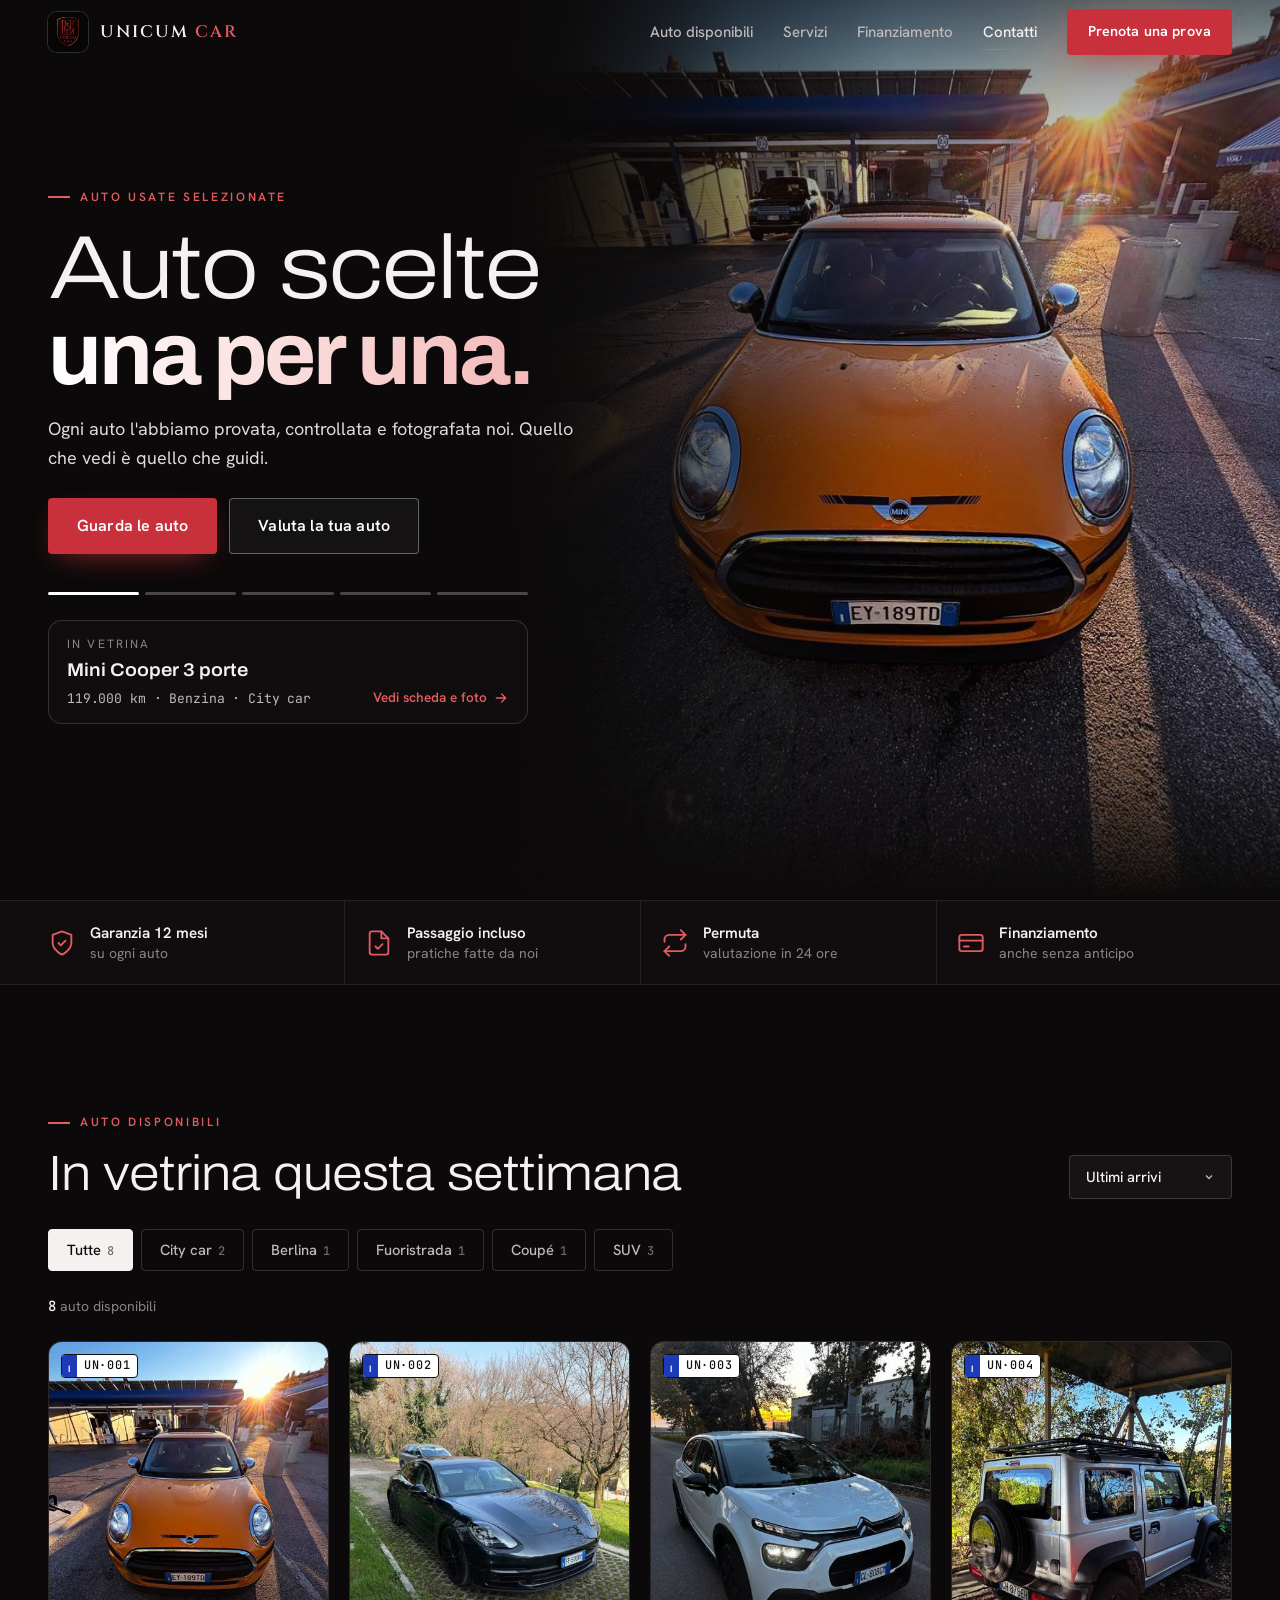
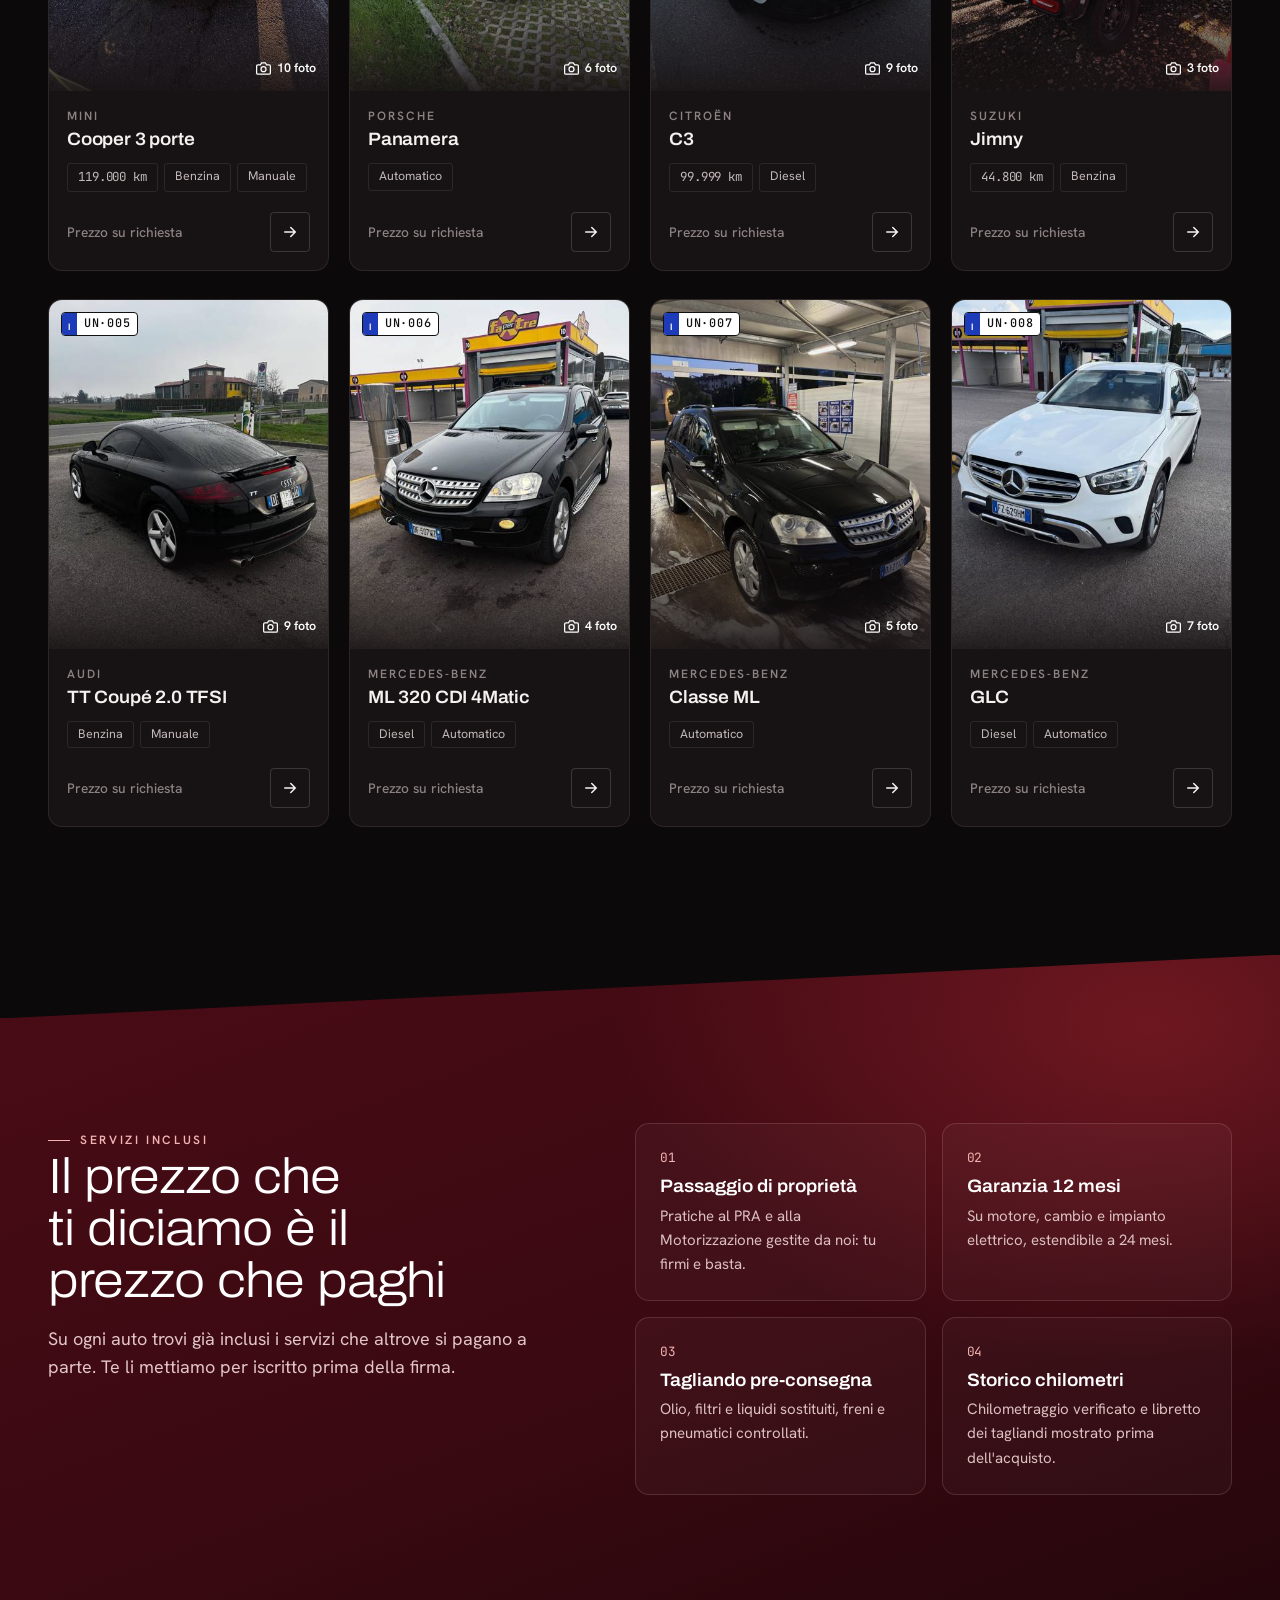
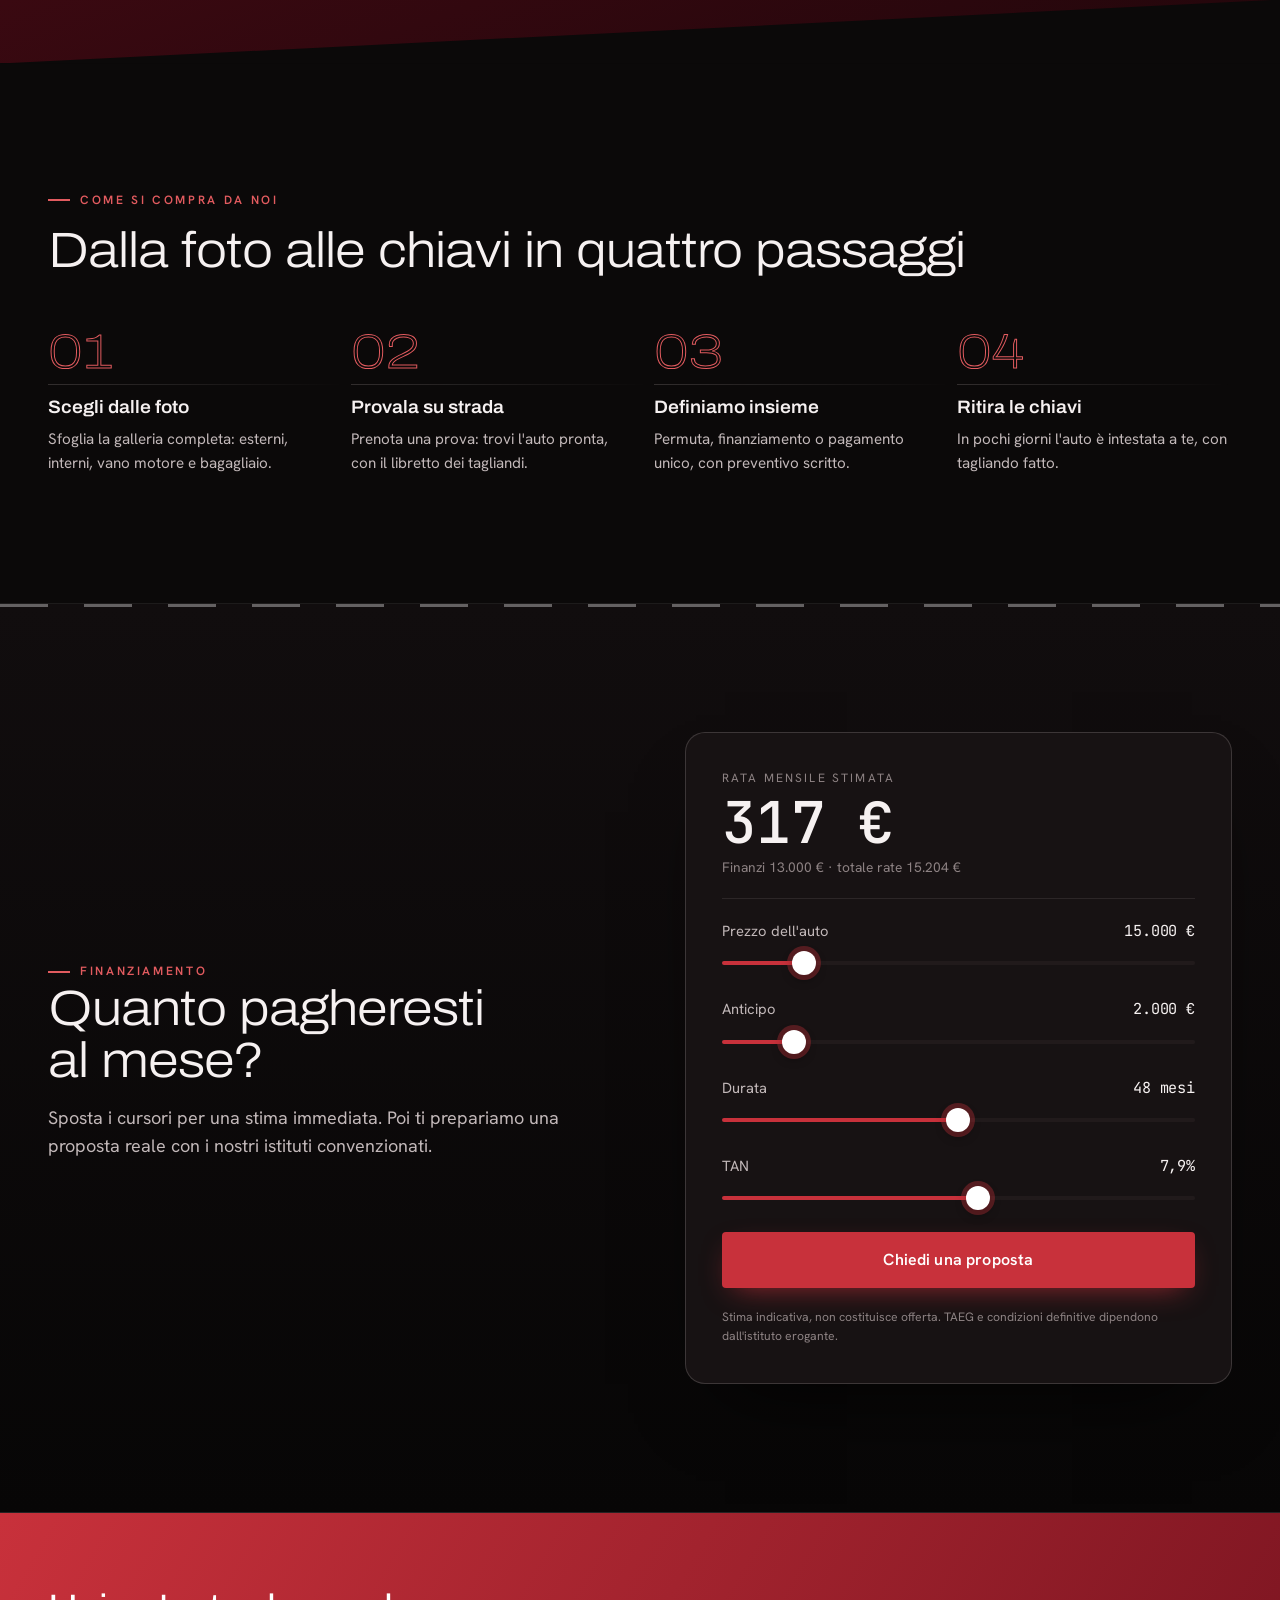
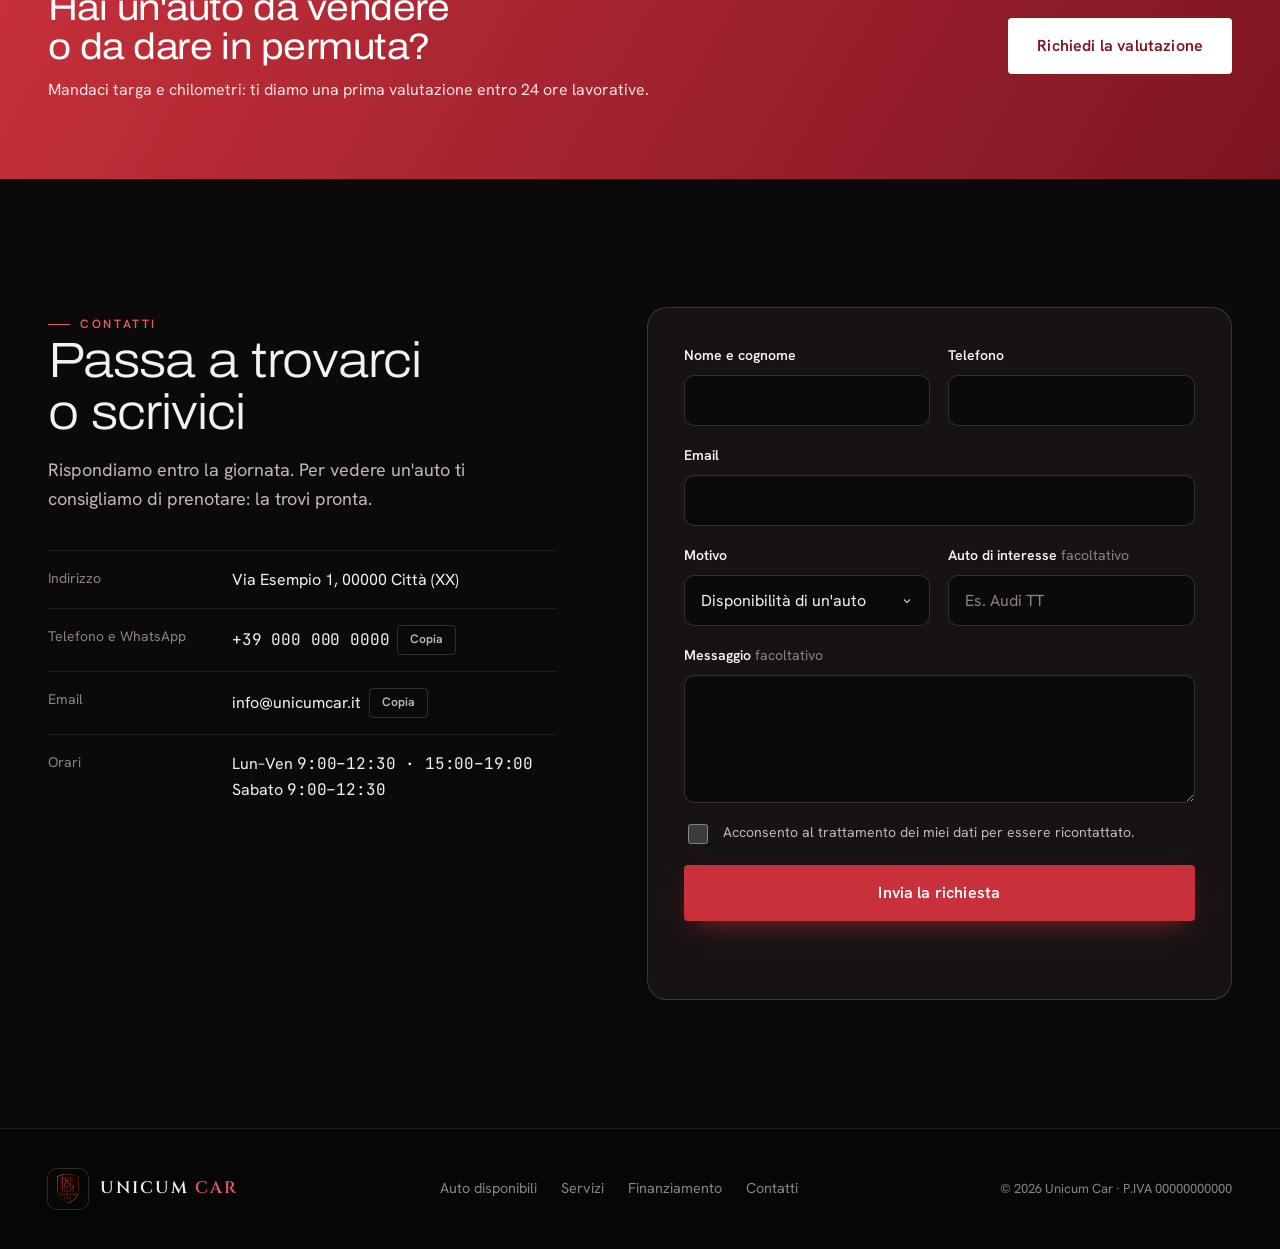
==== commit b363b7e2: "Pulsanti con angoli quasi vivi al posto delle forme a pillola Co-Authored-By: Claude Opus 5.5 <norep" ====
--- a/index.html
+++ b/index.html
@@ -10,7 +10,7 @@
   <link rel="preconnect" href="https://fonts.gstatic.com" crossorigin />
   <link href="https://fonts.googleapis.com/css2?family=Archivo:wdth,wght@62..125,300..800&family=Hanken+Grotesk:wght@400;500;600;700&family=Cinzel:wght@600&family=JetBrains+Mono:wght@500&display=swap" rel="stylesheet" />
   <link rel="icon" href="assets/img/logo-unicum-car.jpg" />
-  <link rel="stylesheet" href="assets/css/style.css?v=6" />
+  <link rel="stylesheet" href="assets/css/style.css?v=7" />
 </head>
 <body>
 
--- a/assets/css/style.css
+++ b/assets/css/style.css
@@ -98,7 +98,7 @@
 .btn {
   display: inline-flex; align-items: center; justify-content: center; gap: 8px;
   min-height: 46px; padding: 12px 22px;
-  border: 1px solid transparent; border-radius: 999px;
+  border: 1px solid transparent; border-radius: 4px;
   font-family: var(--f-body); font-weight: 600; font-size: .95rem; letter-spacing: .01em;
   text-decoration: none; cursor: pointer; white-space: nowrap;
   transition: background-color .25s, color .25s, border-color .25s, transform .2s, box-shadow .25s;
@@ -215,7 +215,7 @@
 /* ---------- Inventory ---------- */
 .sort select {
   min-height: 44px; padding: 8px 40px 8px 16px;
-  border: 1px solid var(--line-2); border-radius: 999px;
+  border: 1px solid var(--line-2); border-radius: 4px;
   background: var(--surface) url("data:image/svg+xml,%3Csvg xmlns='http://www.w3.org/2000/svg' width='12' height='12' viewBox='0 0 24 24' fill='none' stroke='%23c2b8b9' stroke-width='2.5'%3E%3Cpath d='m6 9 6 6 6-6'/%3E%3C/svg%3E") no-repeat right 16px center;
   color: var(--ink); font-weight: 500; font-size: .92rem; appearance: none; cursor: pointer;
 }
@@ -224,7 +224,7 @@
 .chip {
   flex-shrink: 0; scroll-snap-align: start;
   min-height: 42px; padding: 8px 18px;
-  border: 1px solid var(--line-2); border-radius: 999px;
+  border: 1px solid var(--line-2); border-radius: 4px;
   background: transparent; color: var(--ink-soft);
   font-size: .92rem; font-weight: 500; cursor: pointer;
   transition: background-color .2s, color .2s, border-color .2s;
@@ -260,11 +260,11 @@
 .car__brand { font-size: var(--t-xs); font-weight: 600; letter-spacing: .16em; text-transform: uppercase; color: var(--ink-mute); }
 .car__model { font-size: 1.12rem; font-weight: 600; font-stretch: 106%; letter-spacing: -.01em; }
 .car__specs { display: flex; flex-wrap: wrap; gap: 6px; margin: 10px 0 0; padding: 0; list-style: none; }
-.car__specs li { padding: 3px 10px; border: 1px solid var(--line); border-radius: 999px; font-size: .78rem; color: var(--ink-soft); }
+.car__specs li { padding: 3px 10px; border: 1px solid var(--line); border-radius: 3px; font-size: .78rem; color: var(--ink-soft); }
 .car__foot { display: flex; align-items: center; justify-content: space-between; gap: 10px; margin-top: auto; padding-top: 16px; }
 .car__price { font-family: var(--f-display); font-weight: 600; font-stretch: 106%; color: var(--ink); }
 .car__price--ask { font-family: var(--f-body); font-weight: 500; font-size: .86rem; color: var(--ink-mute); }
-.car__go { display: grid; place-items: center; width: 40px; height: 40px; border-radius: 50%; border: 1px solid var(--line-2); color: var(--ink); transition: background-color .25s, border-color .25s; }
+.car__go { display: grid; place-items: center; width: 40px; height: 40px; border-radius: 4px; border: 1px solid var(--line-2); color: var(--ink); transition: background-color .25s, border-color .25s; }
 .car:hover .car__go { background: var(--red); border-color: var(--red); }
 /* whole card is the link */
 .car__open { position: absolute; inset: 0; z-index: 2; border: 0; background: none; cursor: pointer; border-radius: var(--radius); }
@@ -353,7 +353,7 @@
 .contact__list dt { font-size: var(--t-sm); color: var(--ink-mute); }
 .contact__list dd { margin: 0; color: var(--ink); overflow-wrap: anywhere; }
 .copyable { display: flex; flex-wrap: wrap; align-items: center; gap: 8px; }
-.copy { min-height: 30px; padding: 2px 12px; border: 1px solid var(--line-2); border-radius: 999px; background: transparent; font-size: .76rem; font-weight: 600; color: var(--ink-soft); cursor: pointer; }
+.copy { min-height: 30px; padding: 2px 12px; border: 1px solid var(--line-2); border-radius: 4px; background: transparent; font-size: .76rem; font-weight: 600; color: var(--ink-soft); cursor: pointer; }
 .copy:hover { border-color: var(--ink); color: var(--ink); }
 
 .form { display: flex; flex-direction: column; gap: 18px; padding: clamp(22px, 3vw, 36px); border: 1px solid var(--line-2); border-radius: calc(var(--radius) + 6px); background: var(--surface); }
@@ -406,7 +406,7 @@
 .sheet__grid { display: grid; grid-template-columns: minmax(0, 1.3fr) minmax(0, 1fr); max-height: calc(100dvh - 34px); }
 .sheet__close {
   position: absolute; right: 14px; top: 14px; z-index: 5;
-  width: 44px; height: 44px; border: 1px solid var(--line-2); border-radius: 50%;
+  width: 44px; height: 44px; border: 1px solid var(--line-2); border-radius: 4px;
   display: grid; place-items: center;
   background: rgba(11, 9, 9, .7); color: #fff; cursor: pointer; backdrop-filter: blur(8px);
 }
@@ -421,13 +421,13 @@
 .gallery__track img { flex: 0 0 100%; width: 100%; height: 100%; object-fit: contain; scroll-snap-align: center; scroll-snap-stop: always; }
 .gallery__nav {
   position: absolute; top: calc(50% - 50px); z-index: 2;
-  width: 46px; height: 46px; border: 1px solid var(--line-2); border-radius: 50%;
+  width: 46px; height: 46px; border: 1px solid var(--line-2); border-radius: 4px;
   display: grid; place-items: center;
   background: rgba(11, 9, 9, .6); color: #fff; cursor: pointer; backdrop-filter: blur(8px);
 }
 .gallery__nav--prev { left: 14px; }
 .gallery__nav--next { right: 14px; }
-.gallery__count { position: absolute; left: 14px; top: 14px; z-index: 2; padding: 5px 12px; border-radius: 999px; background: rgba(11, 9, 9, .7); color: #fff; font-size: .78rem; }
+.gallery__count { position: absolute; left: 14px; top: 14px; z-index: 2; padding: 5px 12px; border-radius: 4px; background: rgba(11, 9, 9, .7); color: #fff; font-size: .78rem; }
 .gallery__thumbs { display: flex; gap: 6px; padding: 10px; overflow-x: auto; scrollbar-width: thin; background: #050404; }
 .gallery__thumbs button { flex: 0 0 60px; height: 76px; padding: 0; border: 2px solid transparent; border-radius: 6px; overflow: hidden; background: var(--surface-2); cursor: pointer; opacity: .5; transition: opacity .2s, border-color .2s; }
 .gallery__thumbs button[aria-current="true"] { border-color: var(--red-hi); opacity: 1; }
@@ -496,7 +496,7 @@
   }
   .actionbar__btn {
     display: flex; align-items: center; justify-content: center; gap: 8px;
-    min-height: 48px; border: 1px solid var(--line-2); border-radius: 12px;
+    min-height: 48px; border: 1px solid var(--line-2); border-radius: 4px;
     font-size: .9rem; font-weight: 600; color: var(--ink); text-decoration: none;
   }
   .actionbar__btn svg { width: 19px; height: 19px; }
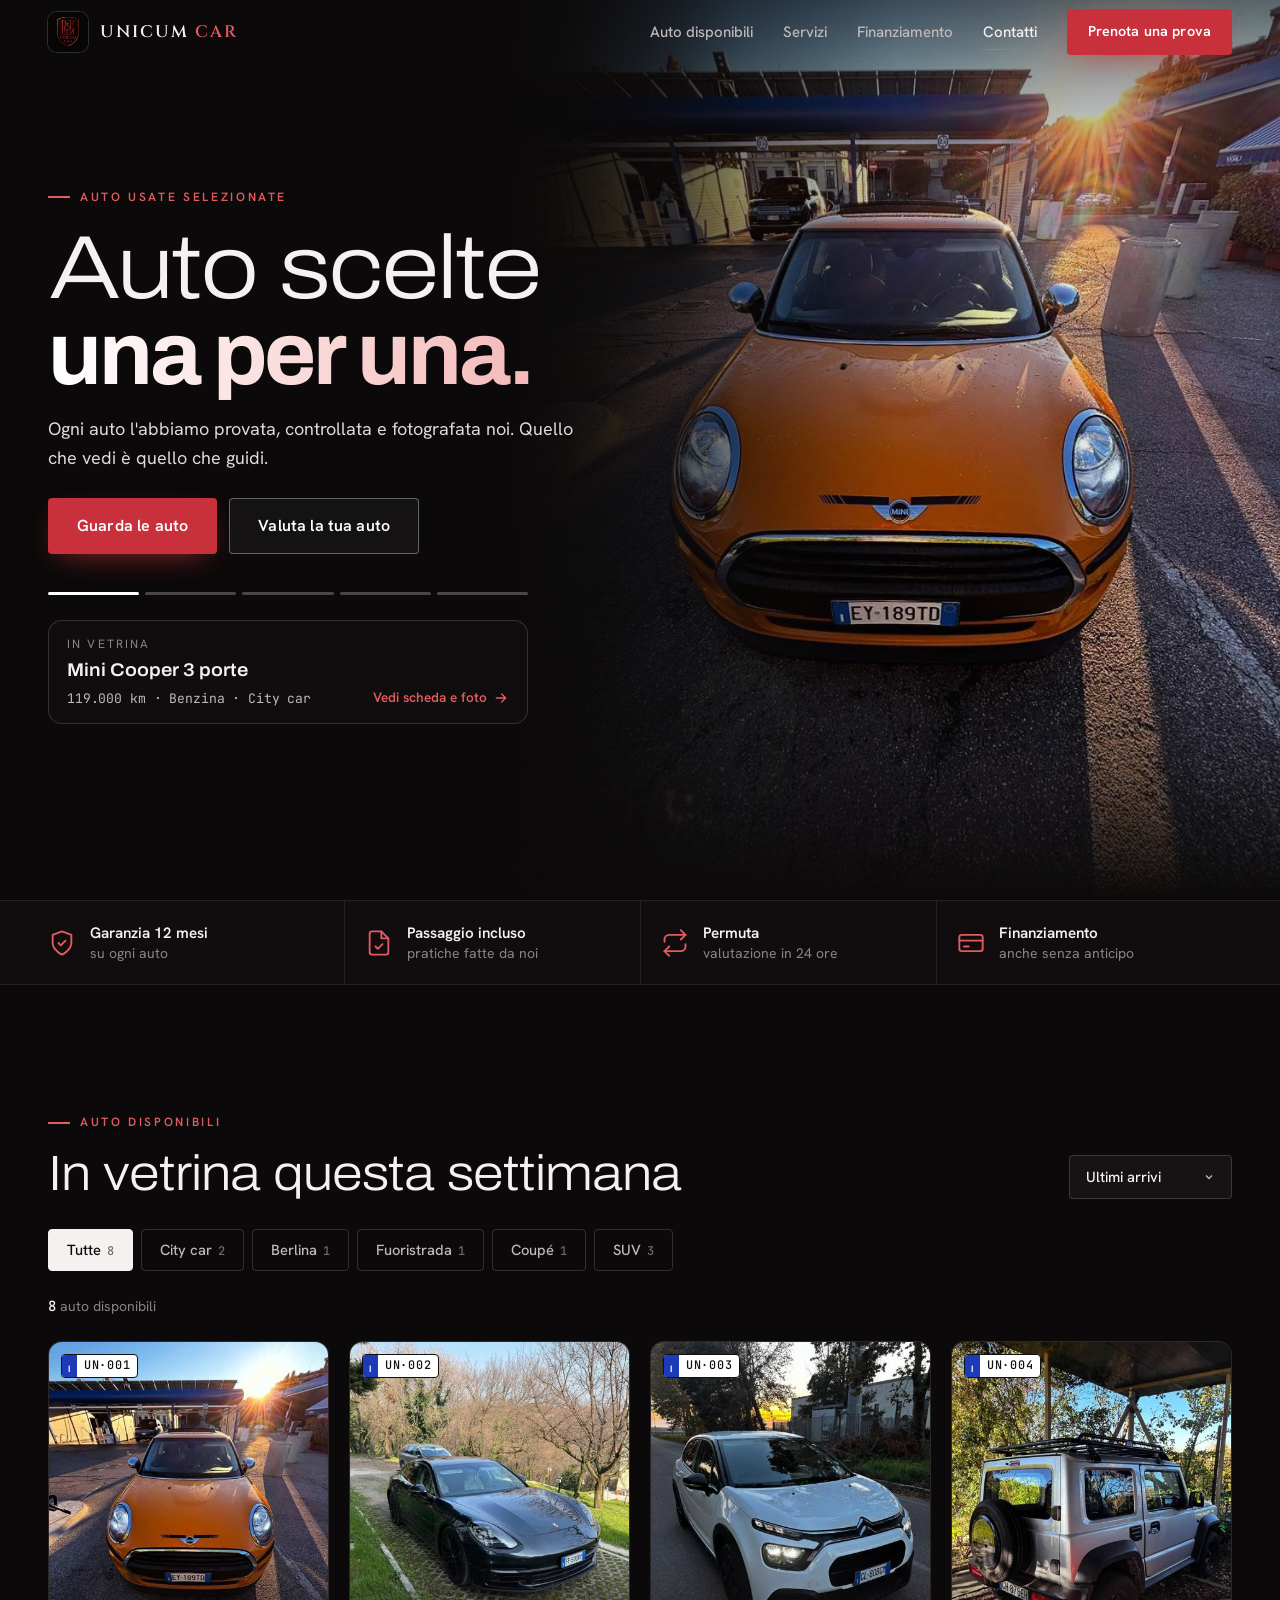
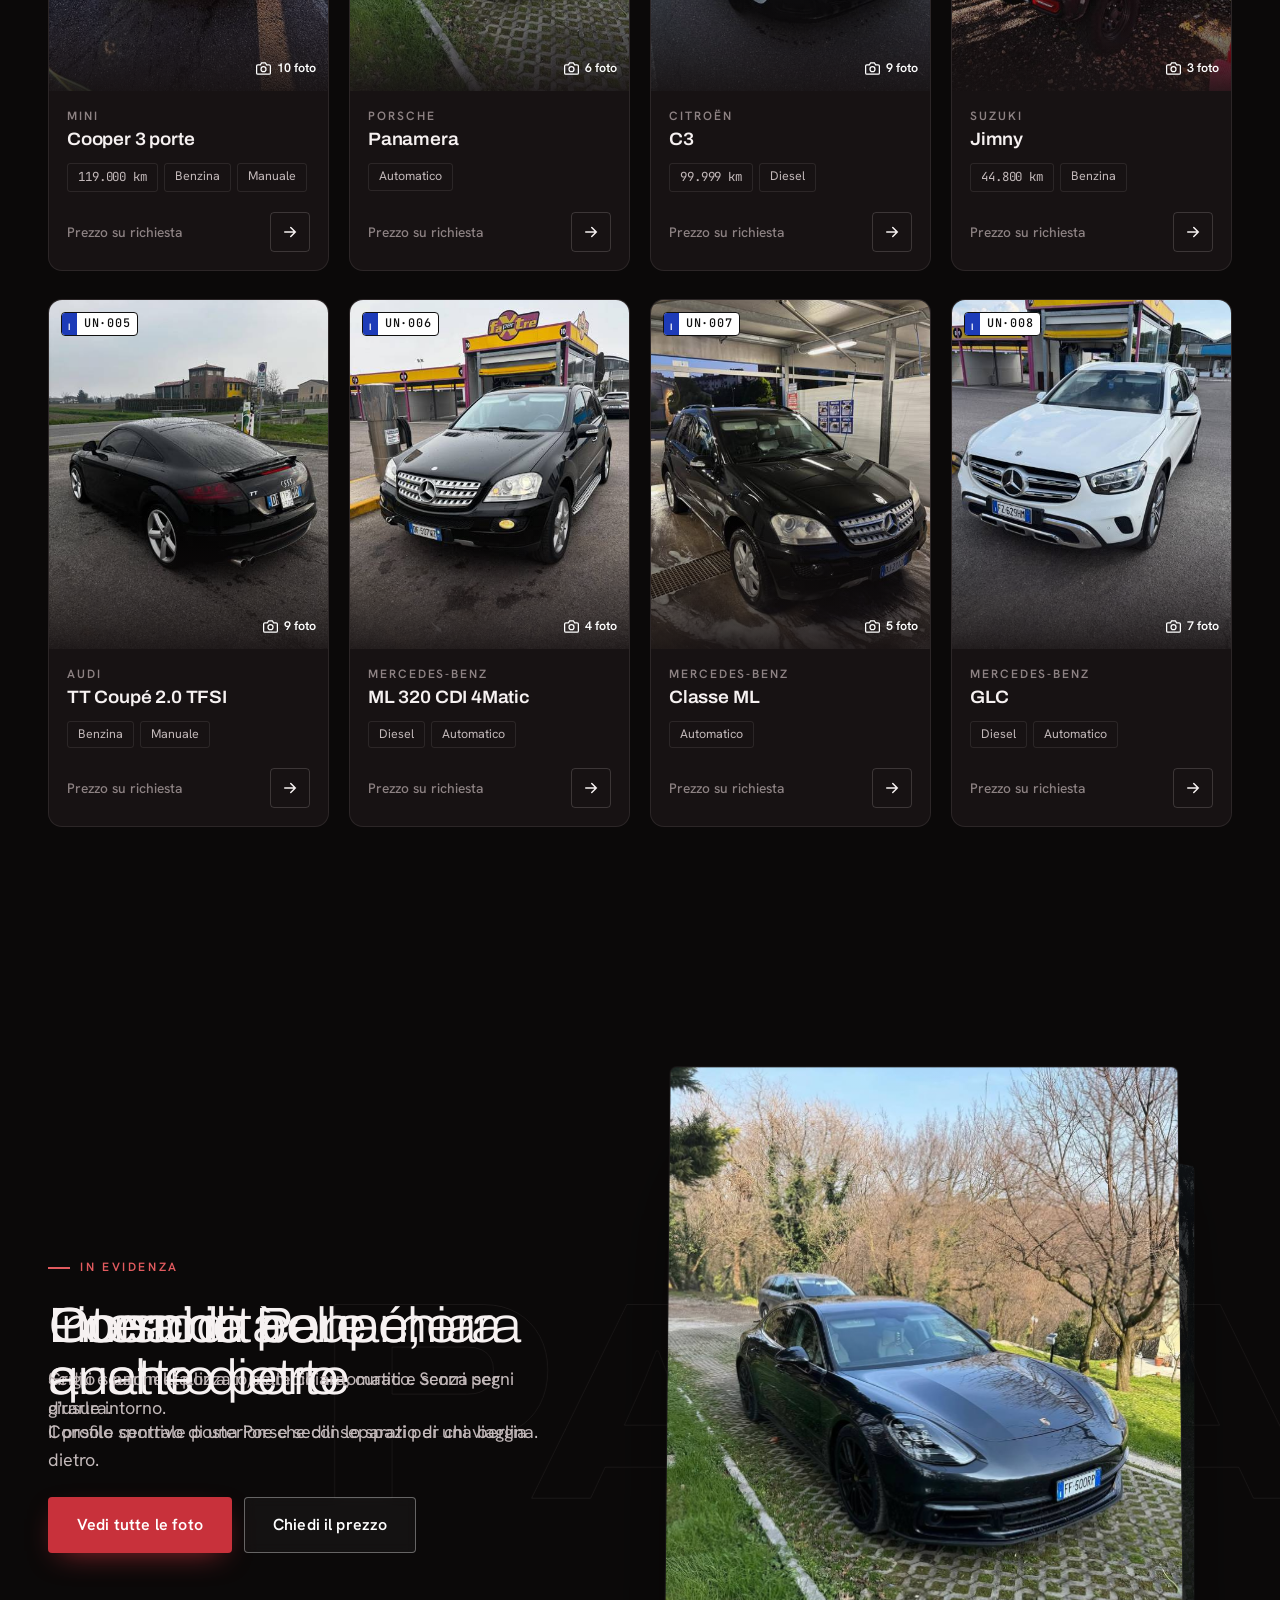
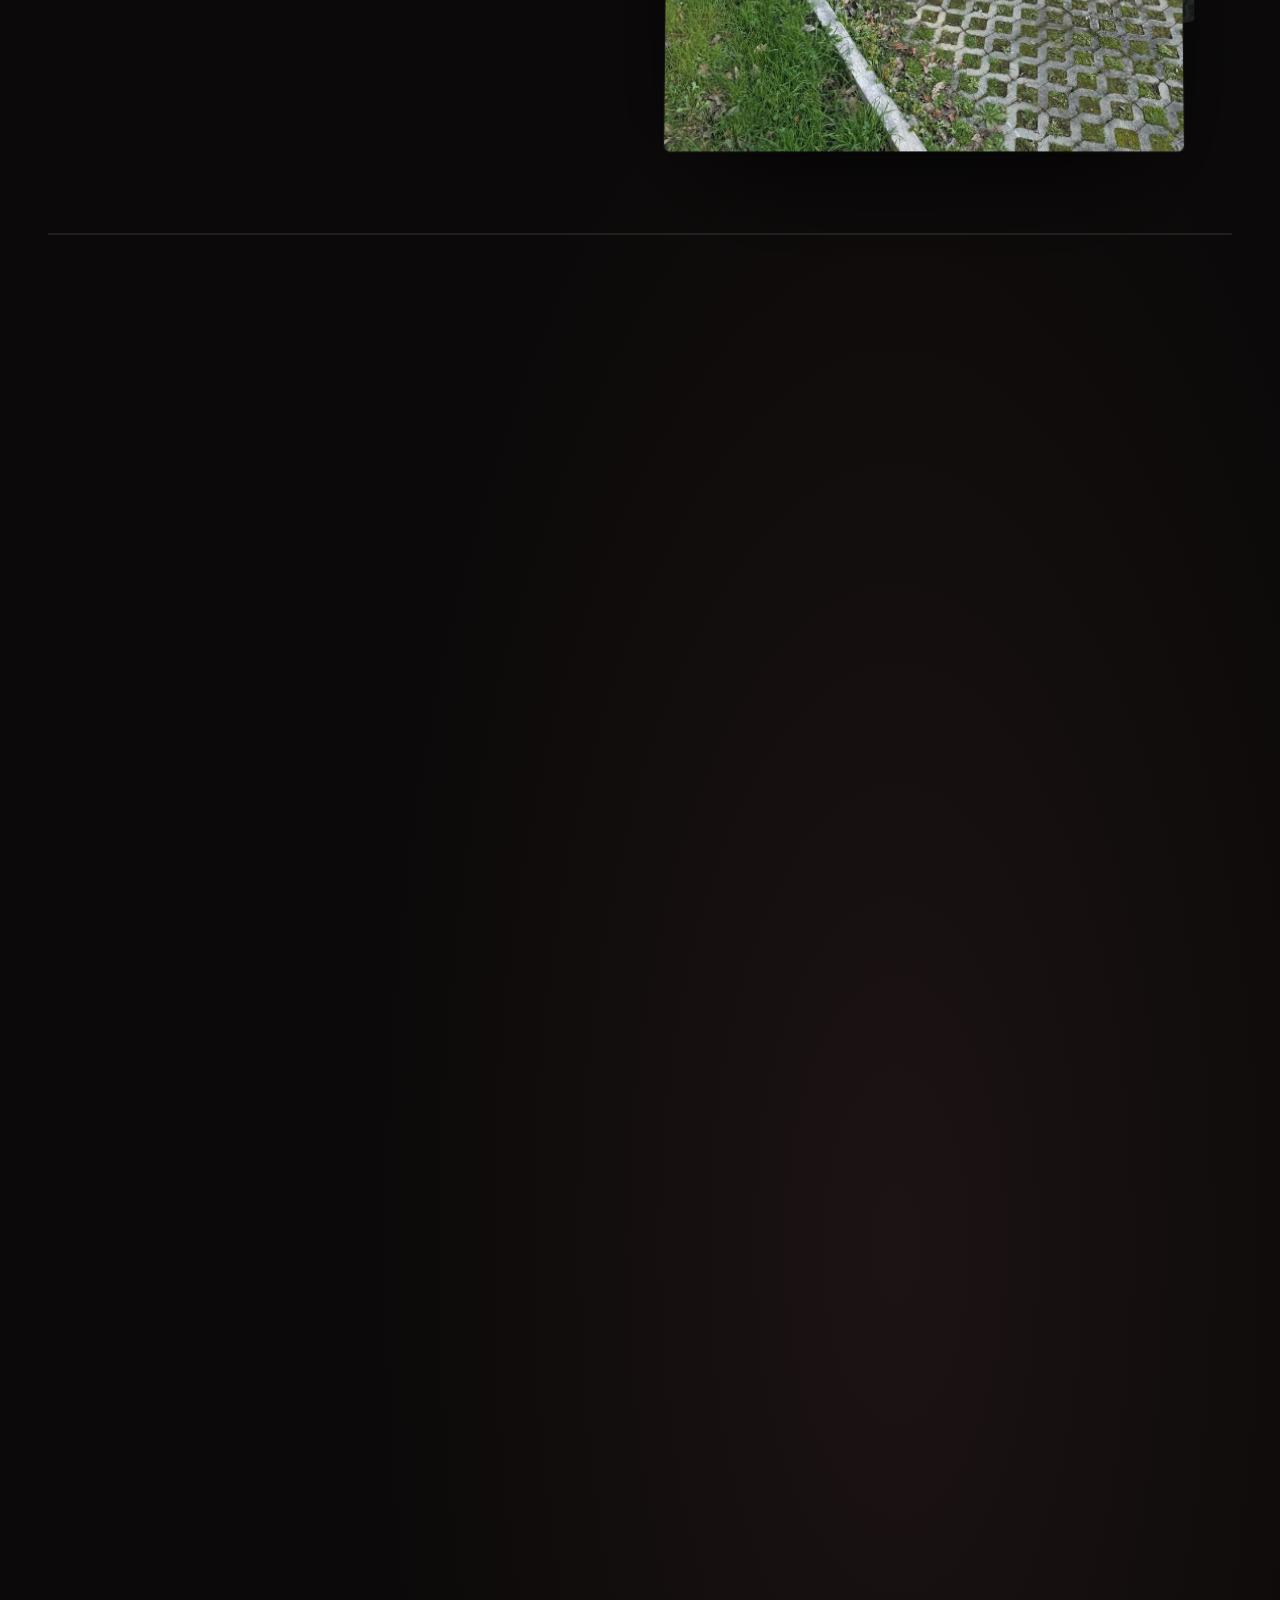
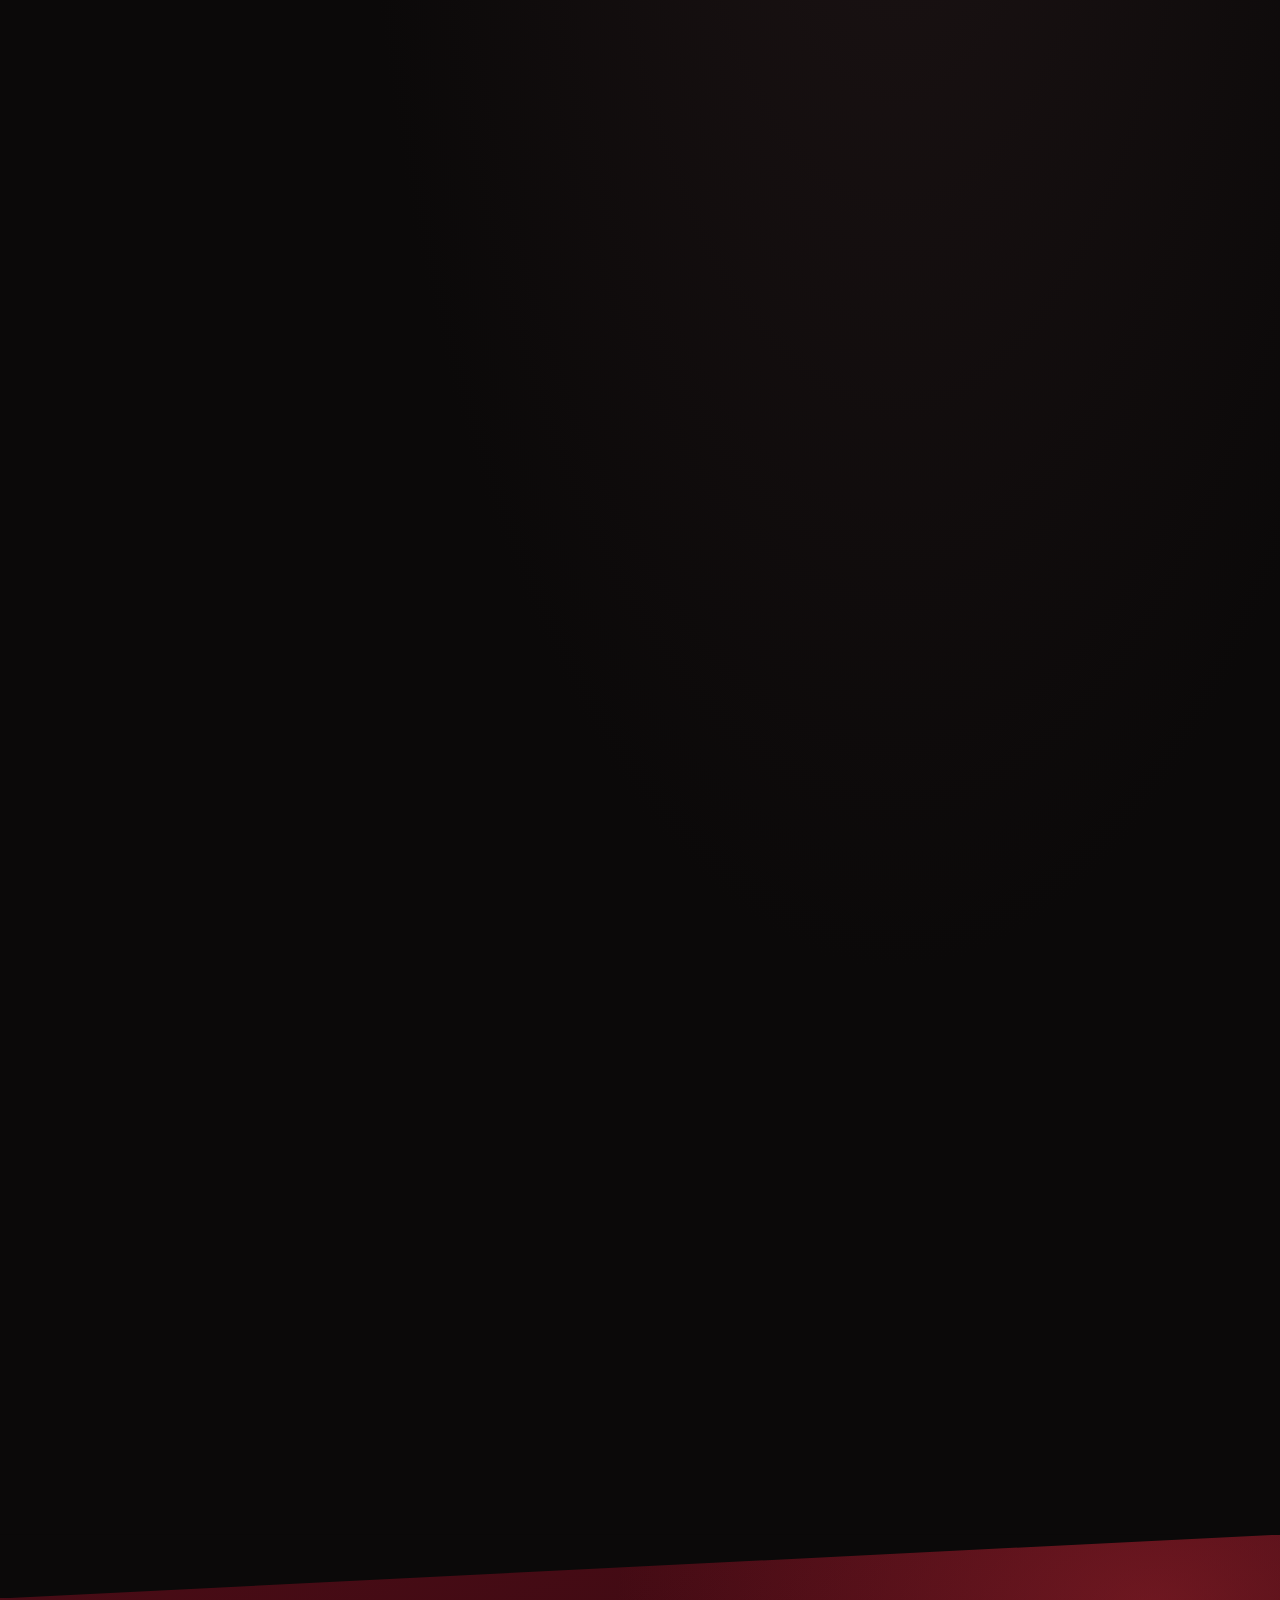
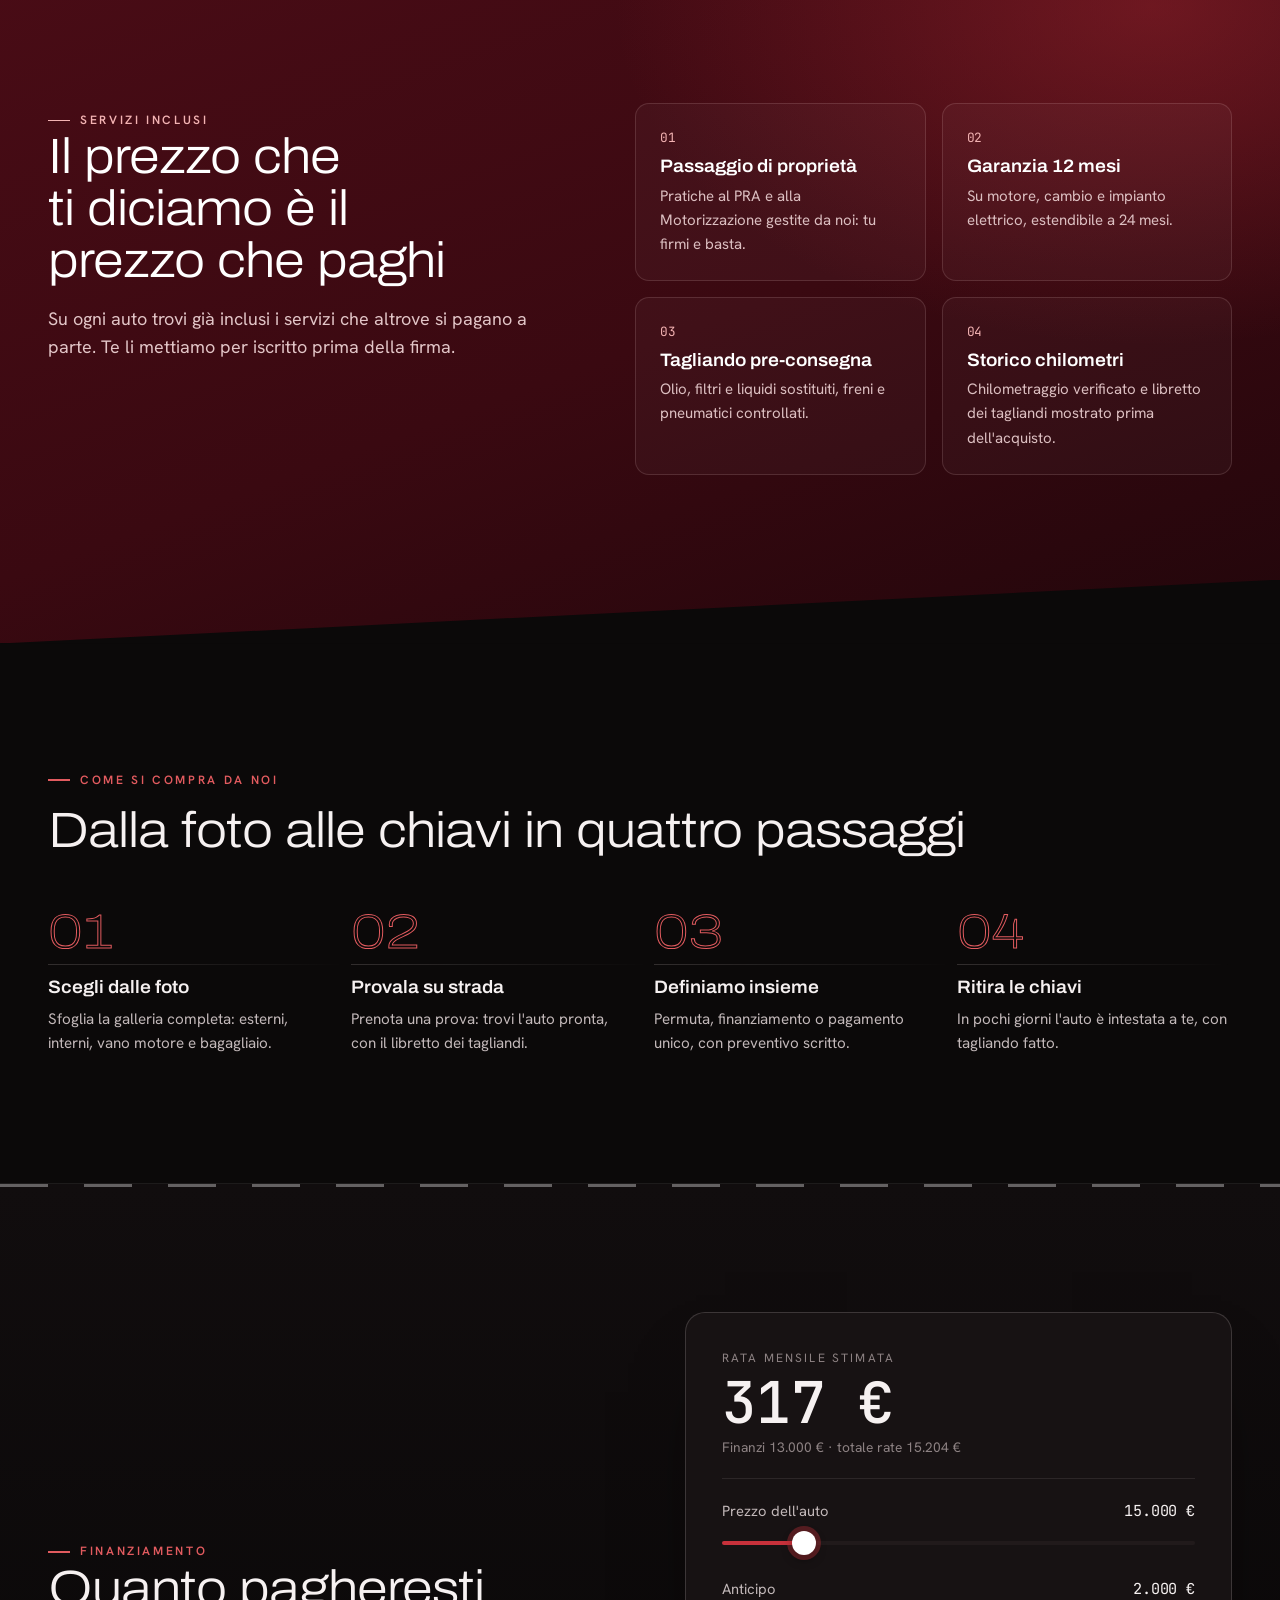
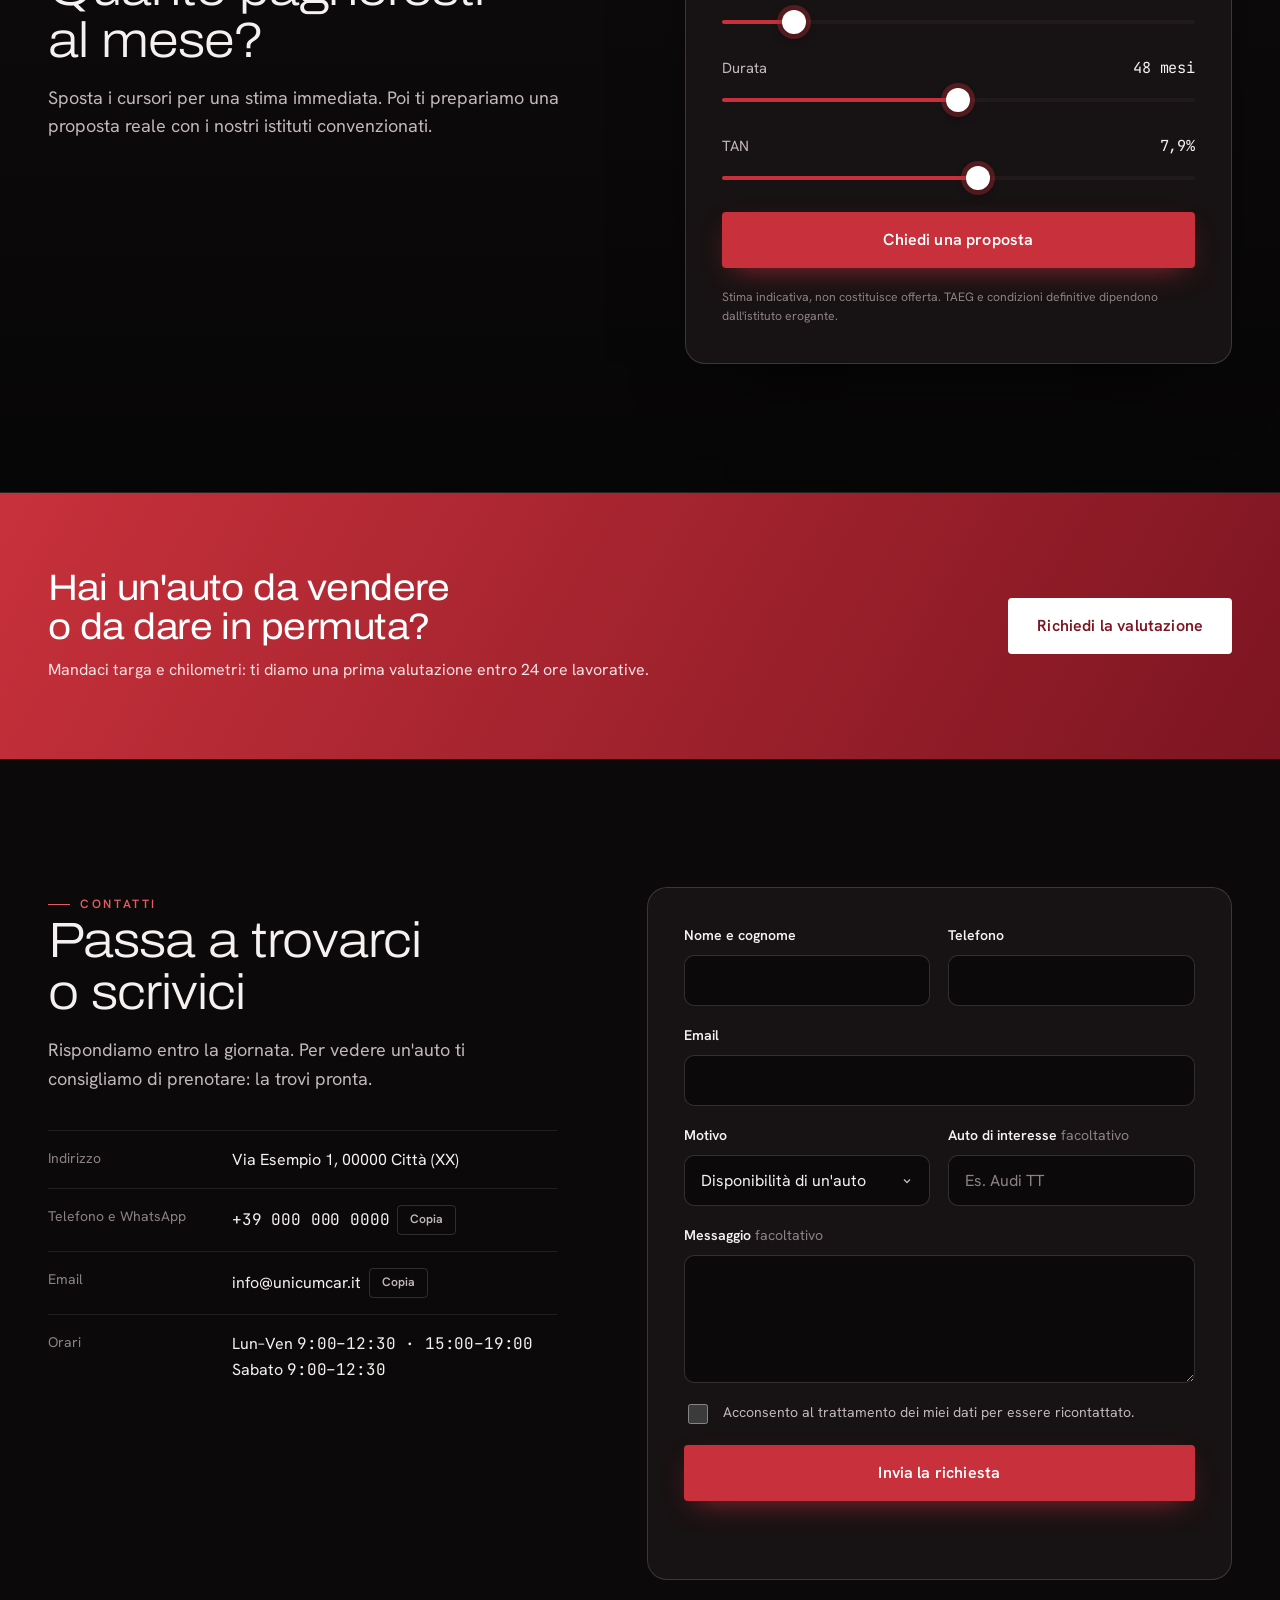
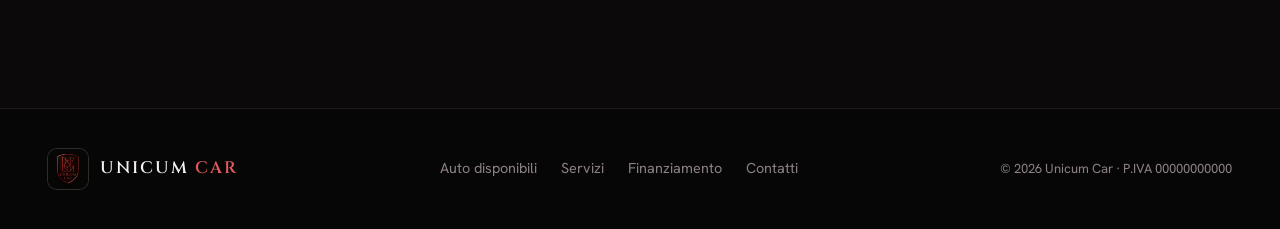
==== commit 6851409e: "Sezione Porsche Panamera con effetto 3D allo scroll La sezione resta ferma mentre si scorre e le fot" ====
--- a/index.html
+++ b/index.html
@@ -10,7 +10,7 @@
   <link rel="preconnect" href="https://fonts.gstatic.com" crossorigin />
   <link href="https://fonts.googleapis.com/css2?family=Archivo:wdth,wght@62..125,300..800&family=Hanken+Grotesk:wght@400;500;600;700&family=Cinzel:wght@600&family=JetBrains+Mono:wght@500&display=swap" rel="stylesheet" />
   <link rel="icon" href="assets/img/logo-unicum-car.jpg" />
-  <link rel="stylesheet" href="assets/css/style.css?v=7" />
+  <link rel="stylesheet" href="assets/css/style.css?v=8" />
 </head>
 <body>
 
@@ -99,6 +99,35 @@
         <p class="count" id="resultCount" aria-live="polite"></p>
         <div class="stock" id="stock"></div>
         <p class="empty" id="emptyState" hidden>Nessuna auto di questo tipo al momento. <button type="button" class="link" id="resetFilters">Mostra tutte le auto</button></p>
+      </div>
+    </section>
+
+    <!-- FEATURE: scroll-driven 3D showcase -->
+    <section class="feature" id="panamera" aria-label="In evidenza: Porsche Panamera">
+      <div class="feature__sticky">
+        <p class="feature__word" id="featureWord" aria-hidden="true">PANAMERA</p>
+        <div class="wrap feature__grid">
+          <div class="feature__text">
+            <p class="kicker">In evidenza</p>
+            <ol class="feature__chapters" id="featureChapters">
+              <li class="is-active"><h2 class="feature__title">Porsche Panamera</h2><p>Grigio scuro metallizzato, cambio automatico. Scorri per girarle intorno.</p></li>
+              <li><h2 class="feature__title">Linea da coupé, quattro porte</h2><p>Il profilo sportivo di una Porsche con lo spazio di una berlina.</p></li>
+              <li><h2 class="feature__title">Interni in pelle chiara</h2><p>Sedili e pannelli porta in pelle chiara, curati e senza segni d'usura.</p></li>
+              <li><h2 class="feature__title">Comodità anche dietro</h2><p>Console centrale posteriore e sedili separati per chi viaggia dietro.</p></li>
+            </ol>
+            <div class="feature__actions">
+              <button type="button" class="btn btn--red btn--lg" data-open="porsche-panamera">Vedi tutte le foto</button>
+              <a href="#contatti" class="btn btn--ghost btn--lg" data-subject="Disponibilità di un'auto" data-car="Porsche Panamera">Chiedi il prezzo</a>
+            </div>
+          </div>
+          <div class="feature__stage" id="featureStage">
+            <figure class="feature__frame"><img src="assets/img/cars/porsche-panamera/01.jpg" alt="Porsche Panamera vista frontale di tre quarti" loading="lazy" /></figure>
+            <figure class="feature__frame"><img src="assets/img/cars/porsche-panamera/02.jpg" alt="Porsche Panamera vista posteriore" loading="lazy" /></figure>
+            <figure class="feature__frame"><img src="assets/img/cars/porsche-panamera/04.jpg" alt="Posto guida della Porsche Panamera con interni in pelle chiara" loading="lazy" /></figure>
+            <figure class="feature__frame"><img src="assets/img/cars/porsche-panamera/05.jpg" alt="Sedili posteriori e console della Porsche Panamera" loading="lazy" /></figure>
+          </div>
+        </div>
+        <div class="feature__progress" aria-hidden="true"><span id="featureBar"></span></div>
       </div>
     </section>
 
@@ -303,6 +332,6 @@
     </button>
   </dialog>
 
-  <script src="assets/js/main.js?v=4"></script>
+  <script src="assets/js/main.js?v=5"></script>
 </body>
 </html>
--- a/assets/css/style.css
+++ b/assets/css/style.css
@@ -589,3 +589,50 @@
 @media (min-width: 901px) {
   .hero__stage { -webkit-mask-image: linear-gradient(90deg, transparent 0%, #000 30%); mask-image: linear-gradient(90deg, transparent 0%, #000 30%); }
 }
+
+/* ---------- Feature: scroll-driven 3D showcase ---------- */
+.feature { position: relative; height: 420vh; background: radial-gradient(ellipse 60% 50% at 70% 50%, #1c1314 0%, var(--bg) 70%); }
+.feature__sticky { position: sticky; top: 0; height: 100vh; height: 100svh; overflow: hidden; display: flex; align-items: center; }
+.feature__word {
+  position: absolute; left: 0; top: 50%; translate: 0 -50%; white-space: nowrap; pointer-events: none;
+  font-family: var(--f-display); font-stretch: 125%; font-weight: 800; font-size: clamp(7rem, 22vw, 22rem); line-height: 1; letter-spacing: -.02em;
+  color: transparent; -webkit-text-stroke: 1px rgba(255, 240, 240, .07);
+  will-change: transform;
+}
+.feature__grid { position: relative; display: grid; grid-template-columns: minmax(0, .9fr) minmax(0, 1.1fr); gap: clamp(24px, 5vw, 80px); align-items: center; }
+.feature__text { display: flex; flex-direction: column; gap: 22px; position: relative; z-index: 2; }
+.feature__chapters { list-style: none; margin: 0; padding: 0; display: grid; }
+.feature__chapters li { grid-area: 1 / 1; display: flex; flex-direction: column; gap: 14px; opacity: 0; transform: translateY(16px); transition: opacity .5s, transform .5s; pointer-events: none; }
+.feature__chapters li.is-active { opacity: 1; transform: none; pointer-events: auto; }
+.feature__title { font-size: var(--t-xl); font-weight: 300; font-stretch: 112%; letter-spacing: -.02em; }
+.feature__chapters p { font-size: var(--t-md); max-width: 28em; }
+.feature__actions { display: flex; flex-wrap: wrap; gap: 12px; }
+
+.feature__stage { position: relative; height: min(76svh, 720px); perspective: 1400px; perspective-origin: 50% 45%; transform-style: preserve-3d; }
+.feature__frame {
+  position: absolute; left: 50%; top: 50%; margin: 0;
+  height: 100%; aspect-ratio: 3 / 4; max-width: 100%;
+  translate: -50% -50%;
+  border-radius: 6px; overflow: hidden;
+  box-shadow: 0 60px 120px -40px rgba(0, 0, 0, .95), 0 0 0 1px rgba(255, 240, 240, .08);
+  background: var(--surface-2);
+  will-change: transform, opacity;
+  backface-visibility: hidden;
+}
+.feature__frame img { width: 100%; height: 100%; object-fit: cover; }
+.feature__frame::after { content: ""; position: absolute; inset: 0; background: linear-gradient(120deg, rgba(255, 255, 255, .08), transparent 40%); pointer-events: none; }
+.feature__progress { position: absolute; left: var(--gutter); right: var(--gutter); bottom: calc(var(--bar-h) + 20px); height: 2px; background: var(--line); }
+.feature__progress span { display: block; height: 100%; width: 0; background: var(--red-hi); }
+
+@media (max-width: 900px) {
+  .feature { height: 380vh; }
+  .feature__grid { grid-template-columns: minmax(0, 1fr); grid-template-rows: 1fr auto; height: calc(100svh - var(--bar-h)); padding-top: calc(var(--header-h) + 12px); padding-bottom: 40px; gap: 18px; align-items: stretch; }
+  .feature__stage { grid-row: 1; height: auto; min-height: 0; }
+  .feature__text { grid-row: 2; gap: 14px; }
+  .feature__text .kicker { display: none; }
+  .feature__title { font-size: 1.75rem; }
+  .feature__chapters p { font-size: .95rem; }
+  .feature__actions .btn { flex: 1 1 0; min-width: 0; padding-inline: 10px; min-height: 48px; font-size: .9rem; }
+  .feature__sticky { align-items: flex-start; }
+  .feature__progress { bottom: calc(var(--bar-h) + 16px); }
+}
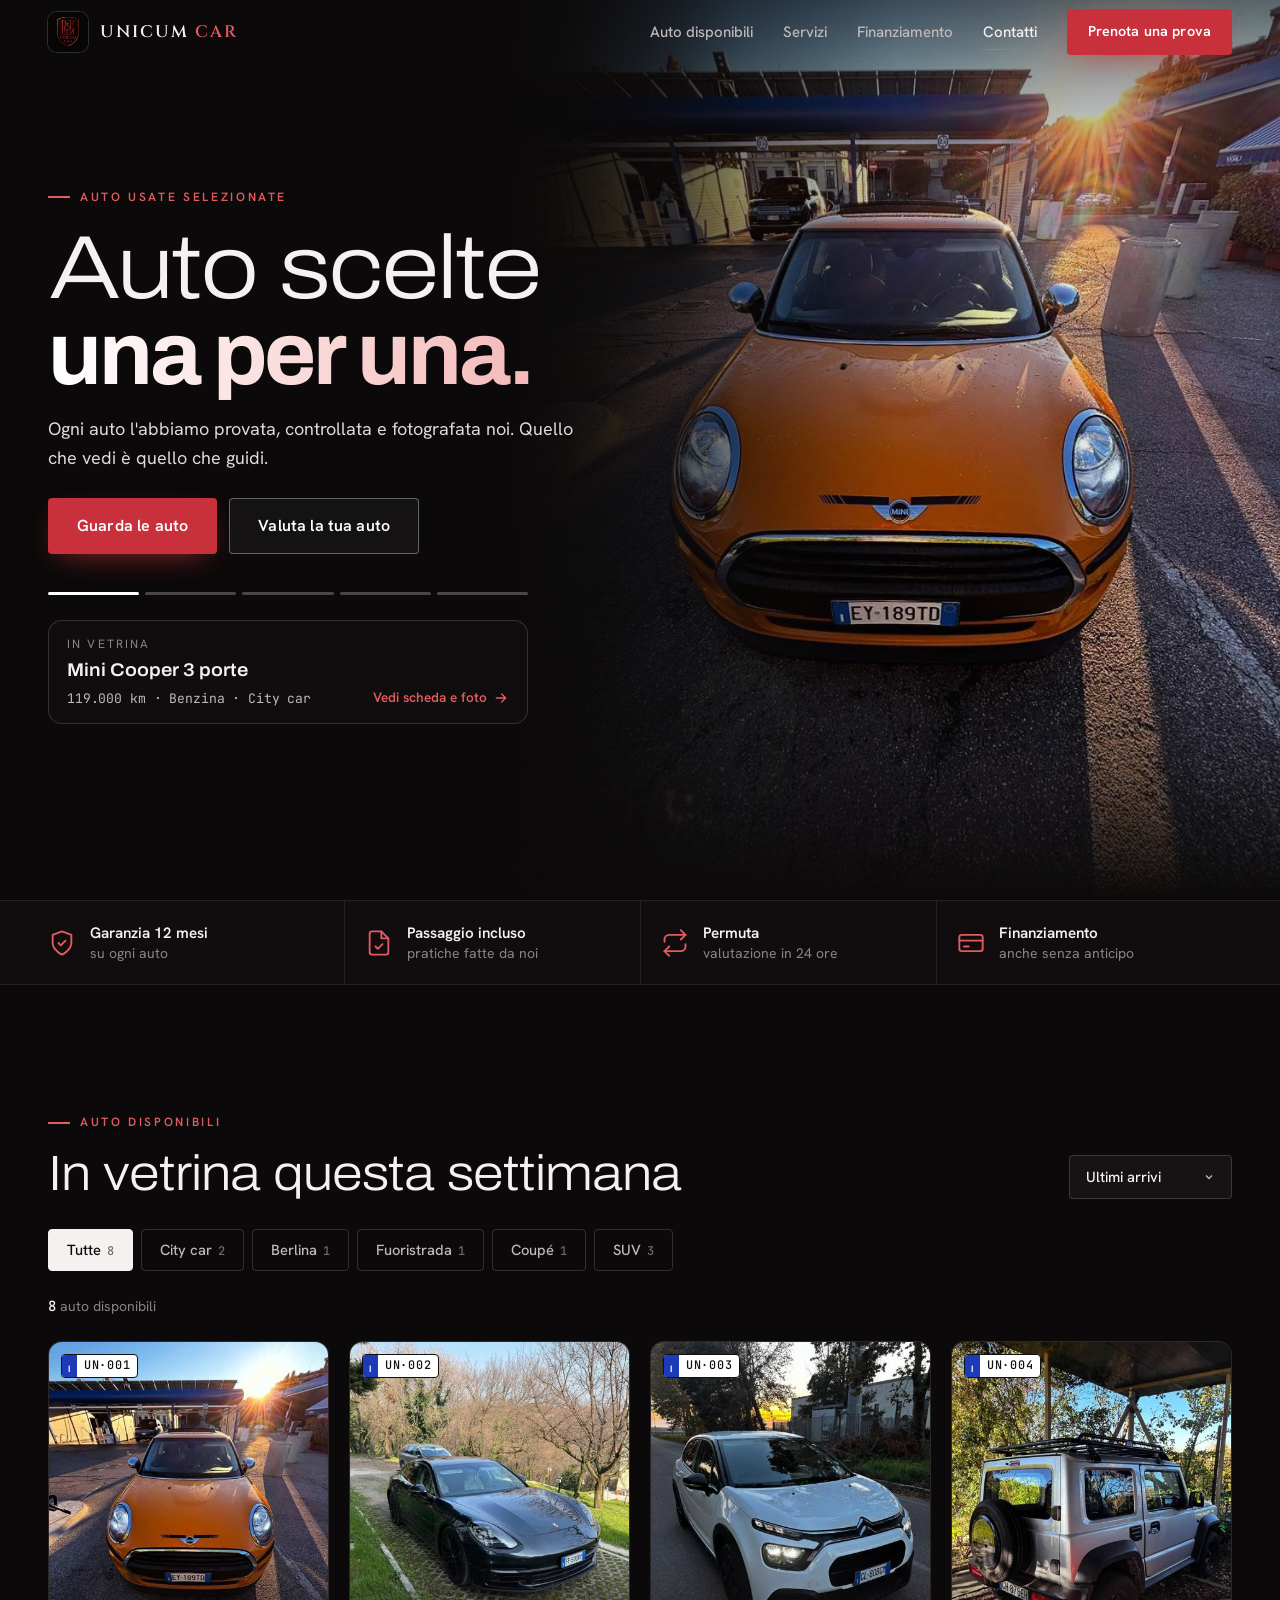
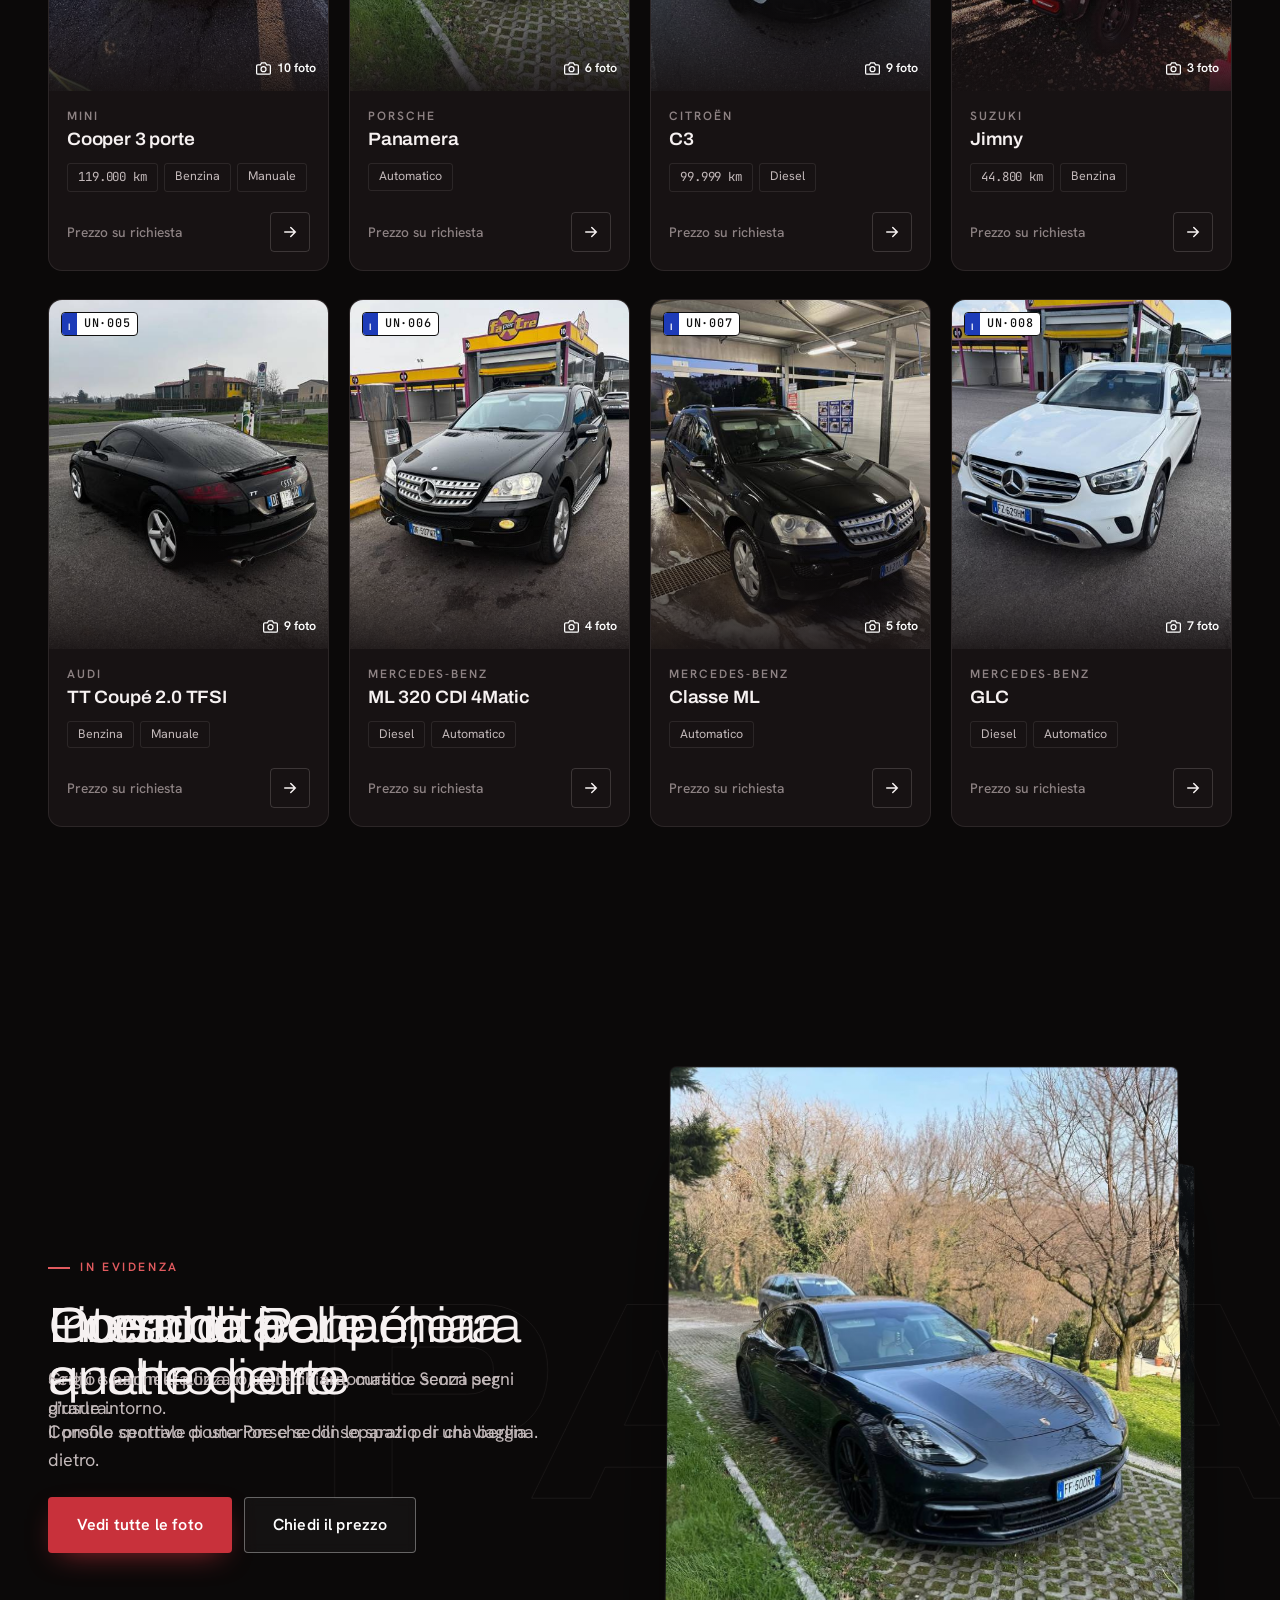
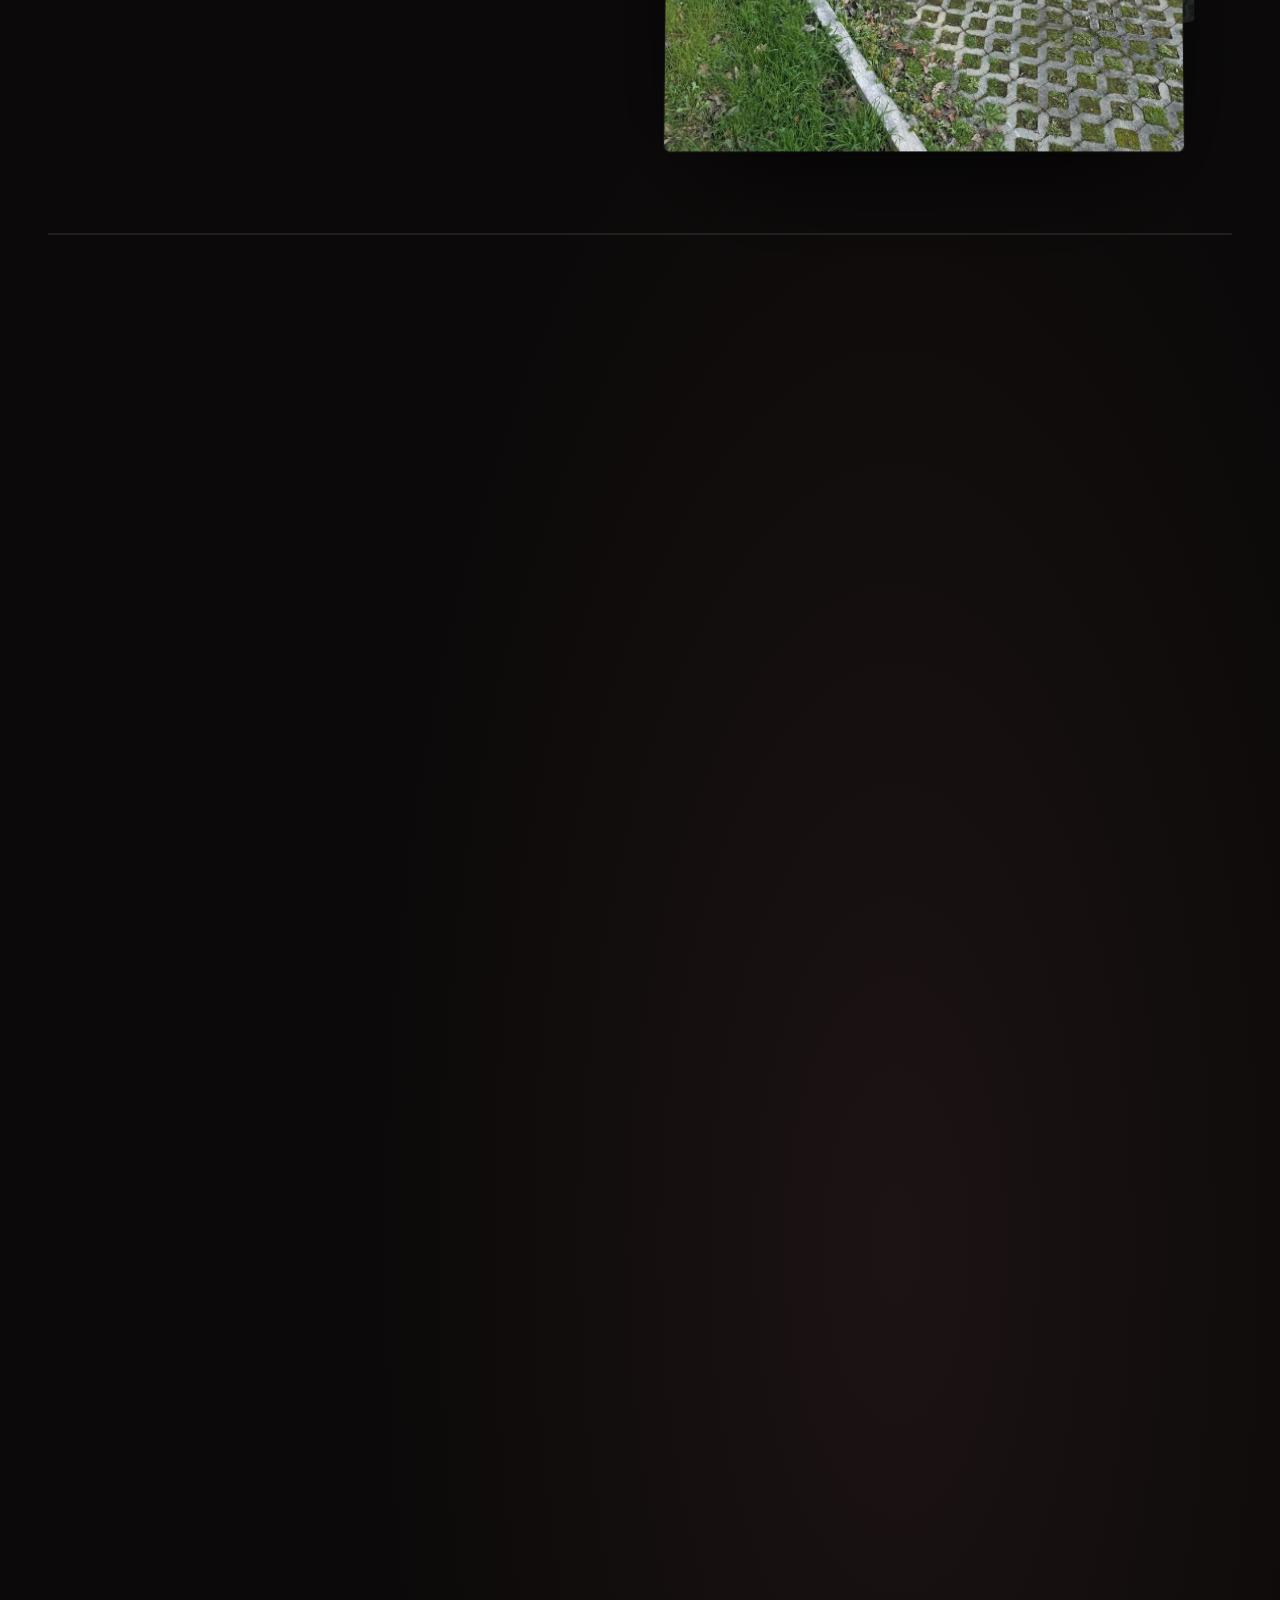
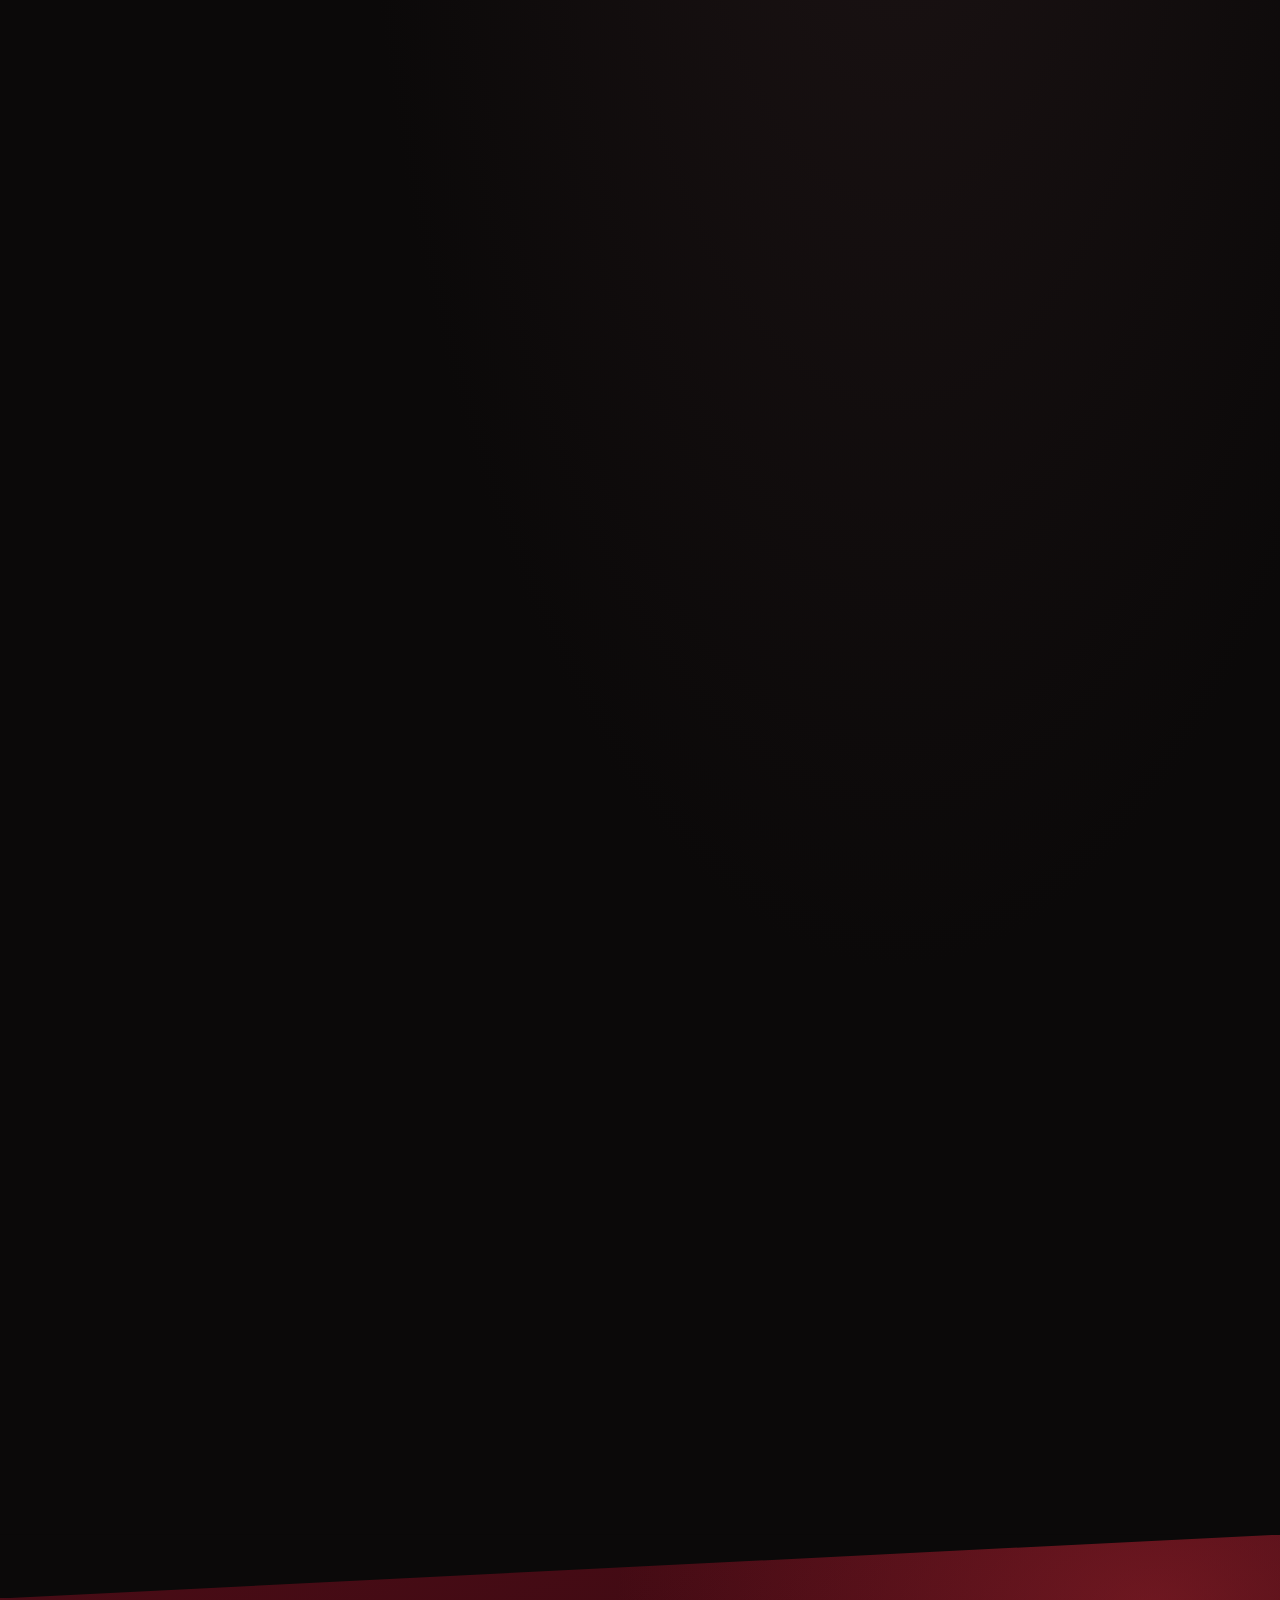
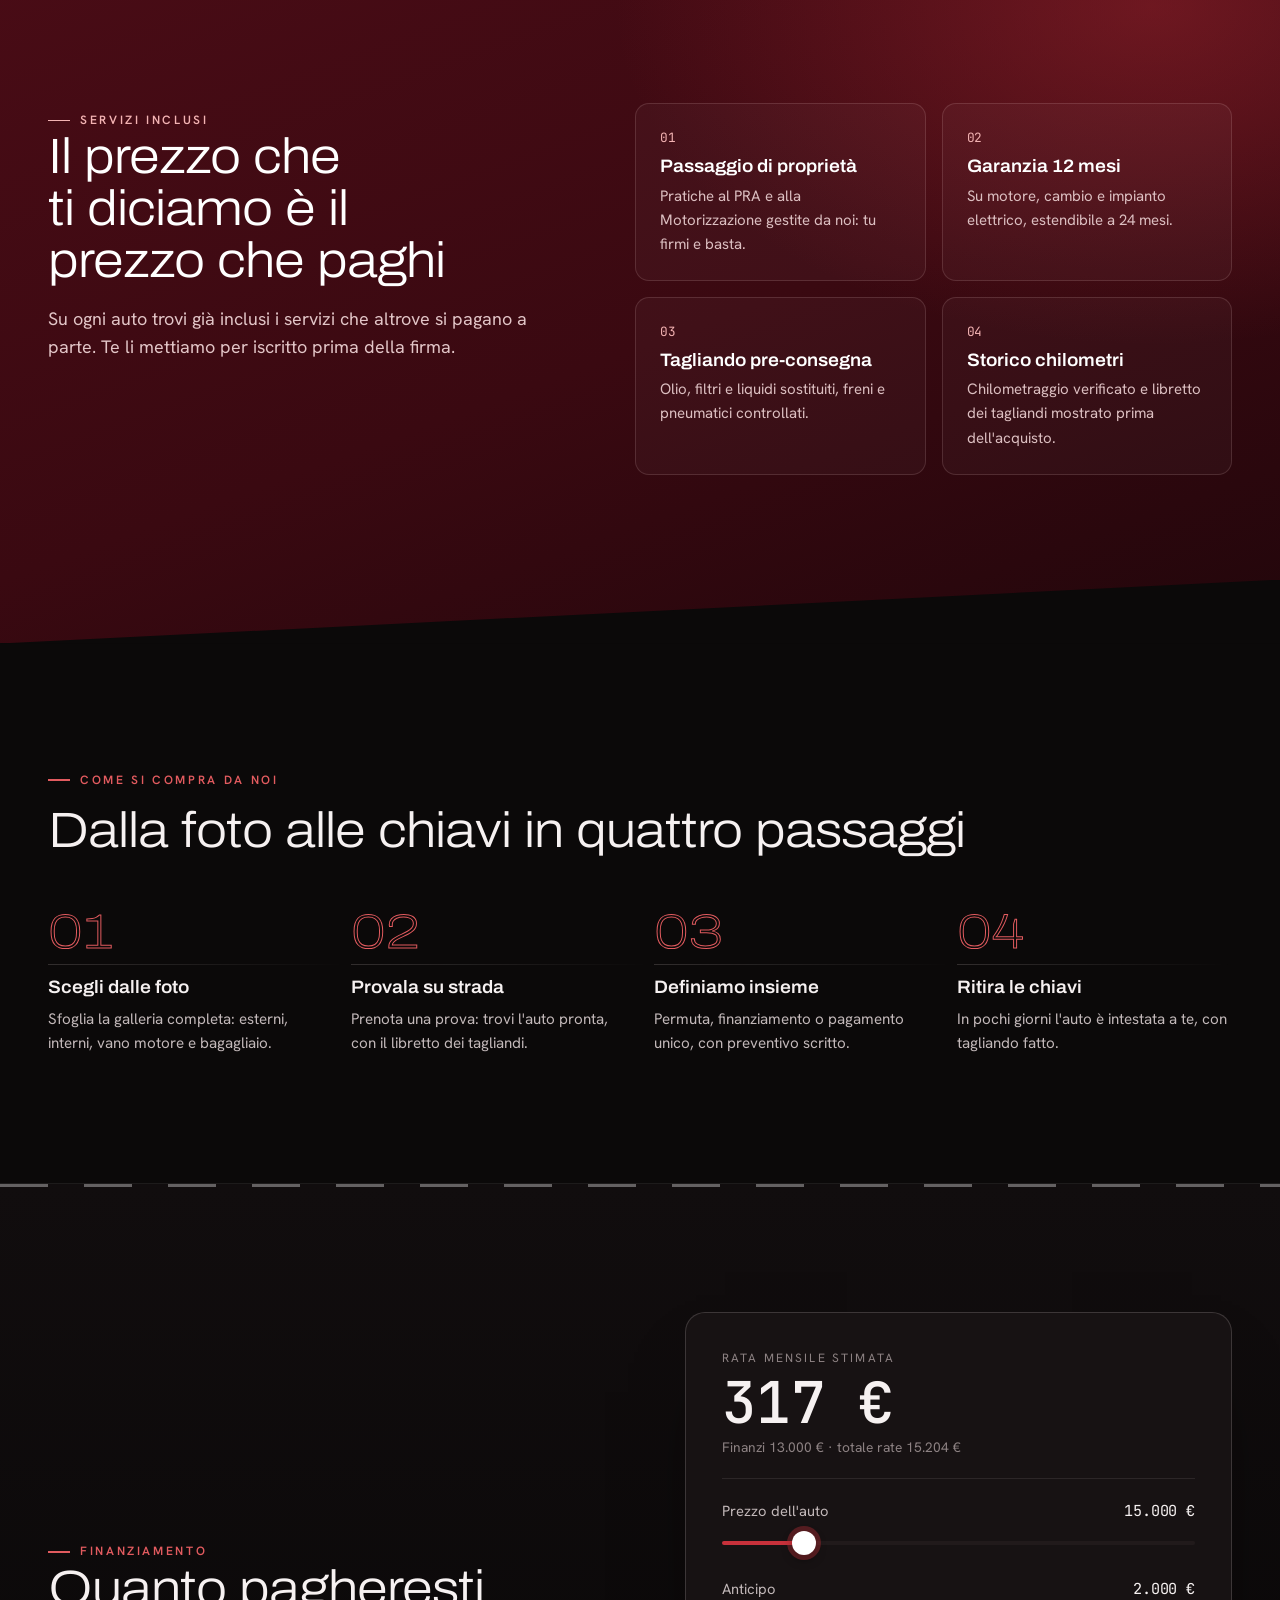
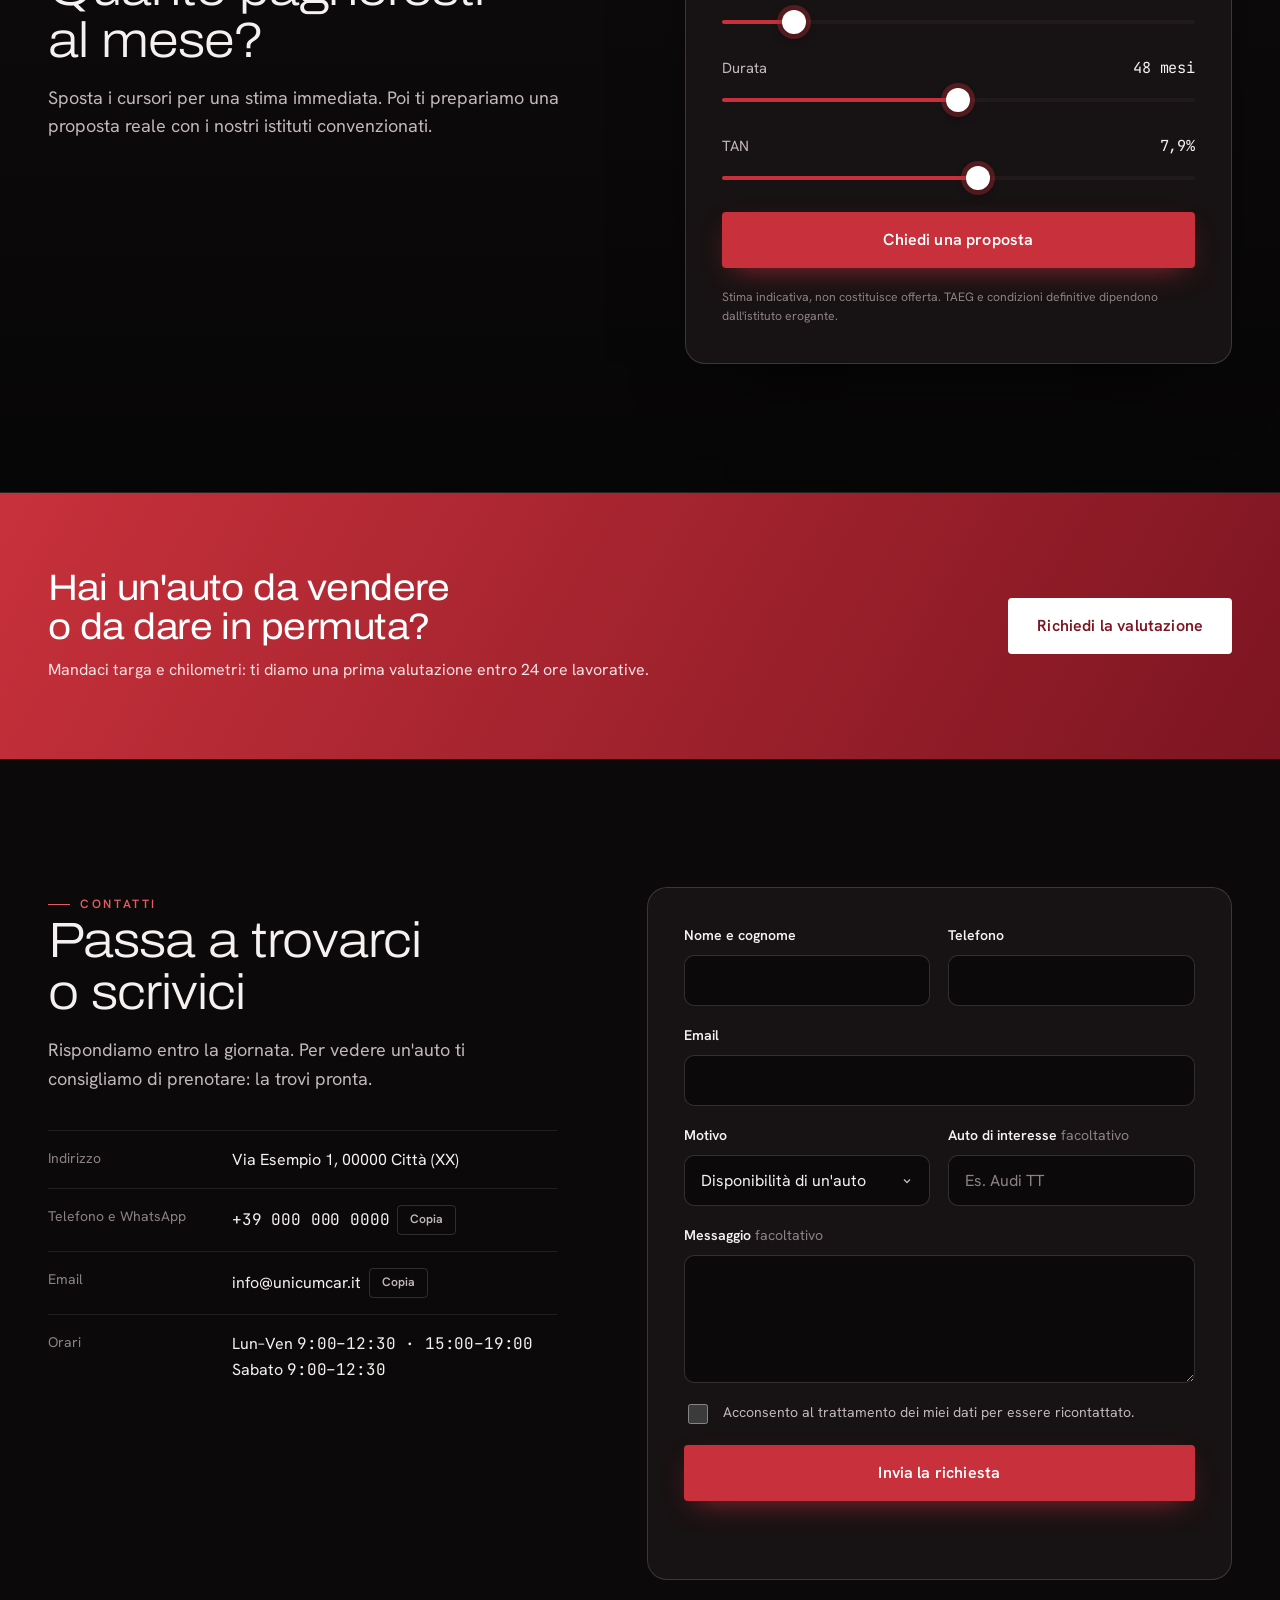
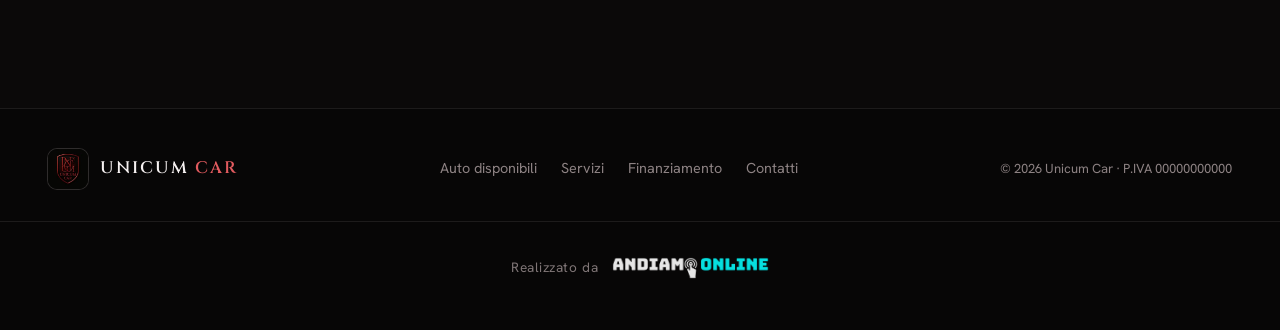
==== commit 4d219b69: "Realizzato da Andiamo Online in fondo alla pagina Co-Authored-By: Claude Opus 5.5 <noreply@anthropic" ====
--- a/index.html
+++ b/index.html
@@ -10,7 +10,7 @@
   <link rel="preconnect" href="https://fonts.gstatic.com" crossorigin />
   <link href="https://fonts.googleapis.com/css2?family=Archivo:wdth,wght@62..125,300..800&family=Hanken+Grotesk:wght@400;500;600;700&family=Cinzel:wght@600&family=JetBrains+Mono:wght@500&display=swap" rel="stylesheet" />
   <link rel="icon" href="assets/img/logo-unicum-car.jpg" />
-  <link rel="stylesheet" href="assets/css/style.css?v=8" />
+  <link rel="stylesheet" href="assets/css/style.css?v=9" />
 </head>
 <body>
 
@@ -293,6 +293,12 @@
       </nav>
       <p class="footer__legal">© <span id="year">2026</span> Unicum Car · P.IVA 00000000000</p>
     </div>
+    <div class="wrap made-by">
+      <a class="made-by__link" href="https://andiamonline.eu/" target="_blank" rel="noopener">
+        <span>Realizzato da</span>
+        <img src="assets/img/andiamo-online.png" alt="Andiamo Online" width="720" height="101" loading="lazy" decoding="async" />
+      </a>
+    </div>
   </footer>
 
   <!-- MOBILE ACTION BAR -->
--- a/assets/css/style.css
+++ b/assets/css/style.css
@@ -636,3 +636,10 @@
   .feature__sticky { align-items: flex-start; }
   .feature__progress { bottom: calc(var(--bar-h) + 16px); }
 }
+
+/* ---------- "Realizzato da" Andiamo Online ---------- */
+.made-by { display: flex; justify-content: center; margin-top: 32px; padding-top: 24px; border-top: 1px solid var(--line); }
+.made-by__link { display: inline-flex; align-items: center; gap: 14px; min-height: 44px; font-size: .85rem; letter-spacing: .04em; color: var(--ink-mute); text-decoration: none; opacity: .9; transition: opacity .25s, transform .25s; }
+.made-by__link:hover { opacity: 1; transform: translateY(-1px); color: var(--ink-soft); }
+.made-by__link img { height: 22px; width: auto; }
+@media (max-width: 600px) { .made-by__link { flex-direction: column; gap: 8px; } .made-by__link img { height: 20px; } }
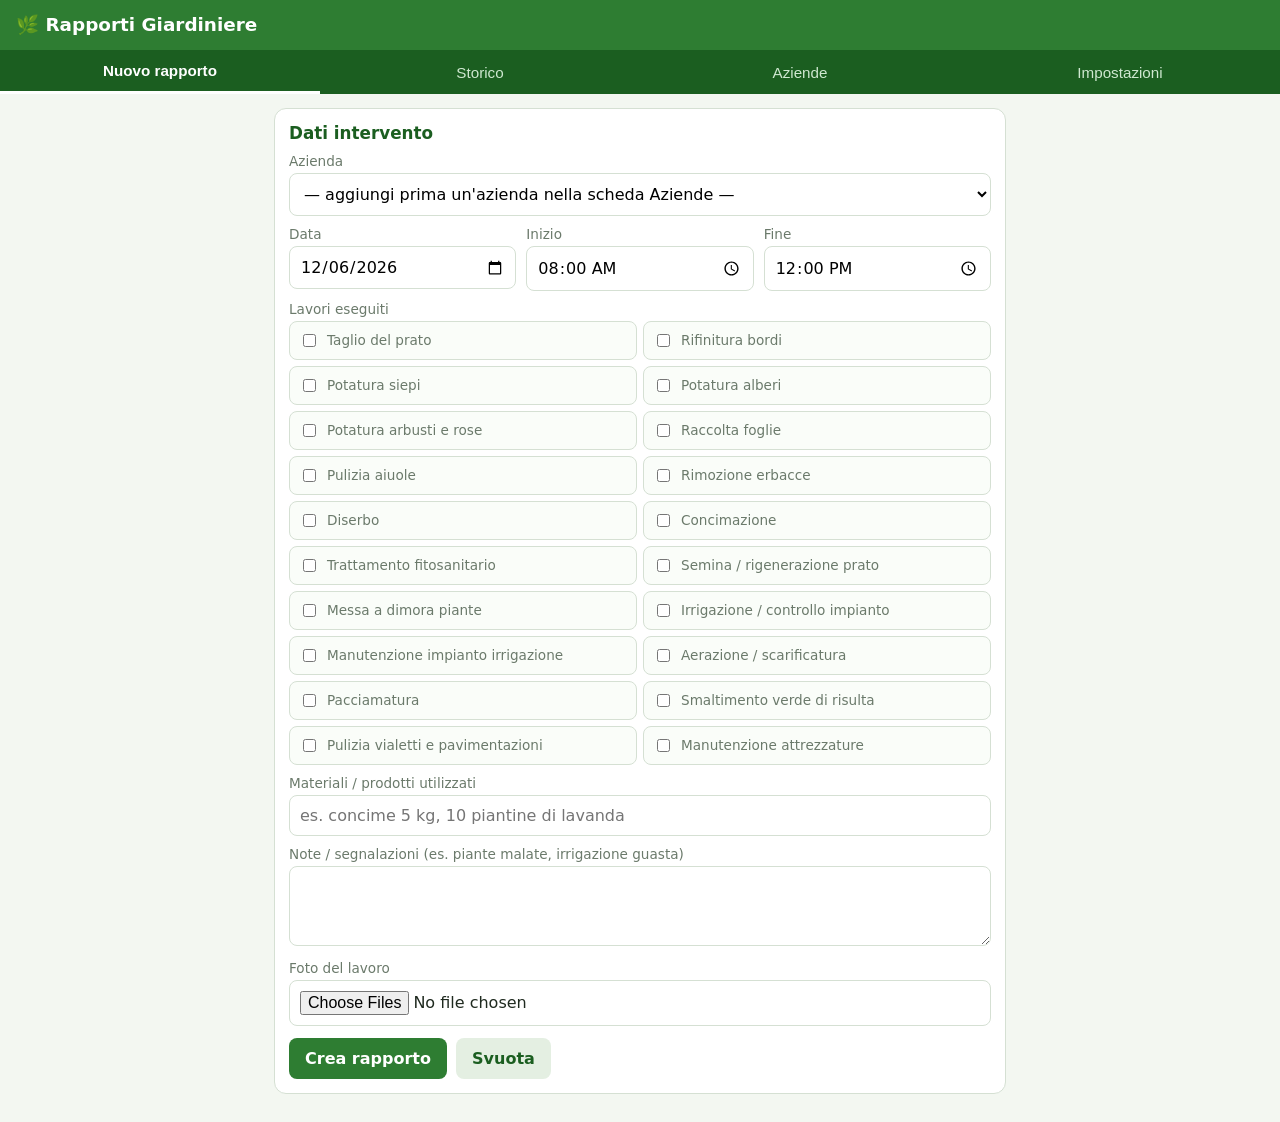
==== commit e661f0e9: "Aggiungi app per rapporti di giardinaggio alle aziende Co-Authored-By: Claude Sonnet 5.5 <noreply@an" ====
--- a/index.html
+++ b/index.html
@@ -1,343 +1,266 @@
-<!DOCTYPE html>
+<!doctype html>
 <html lang="it">
 <head>
-  <meta charset="UTF-8" />
-  <meta name="viewport" content="width=device-width, initial-scale=1.0, viewport-fit=cover" />
-  <title>Unicum Car</title>
-  <meta name="description" content="Unicum Car: auto usate selezionate e controllate una per una. Foto reali, garanzia 12 mesi, permuta e finanziamento." />
-  <meta name="theme-color" content="#0b0909" />
-  <link rel="preconnect" href="https://fonts.googleapis.com" />
-  <link rel="preconnect" href="https://fonts.gstatic.com" crossorigin />
-  <link href="https://fonts.googleapis.com/css2?family=Archivo:wdth,wght@62..125,300..800&family=Hanken+Grotesk:wght@400;500;600;700&family=Cinzel:wght@600&family=JetBrains+Mono:wght@500&display=swap" rel="stylesheet" />
-  <link rel="icon" href="assets/img/logo-unicum-car.jpg" />
-  <link rel="stylesheet" href="assets/css/style.css?v=9" />
+<meta charset="utf-8">
+<meta name="viewport" content="width=device-width, initial-scale=1">
+<title>Rapporti Giardiniere</title>
+<style>
+  :root{--g:#2e7d32;--gd:#1b5e20;--bg:#f3f7f1;--card:#fff;--tx:#1f2a1f;--mut:#6b7a6b;--bd:#d5e0d3}
+  *{box-sizing:border-box}
+  body{margin:0;font-family:system-ui,-apple-system,Segoe UI,Roboto,sans-serif;background:var(--bg);color:var(--tx)}
+  header{background:var(--g);color:#fff;padding:14px 16px;font-weight:700;font-size:1.15rem}
+  nav{display:flex;background:var(--gd)}
+  nav button{flex:1;padding:12px 4px;background:none;border:0;color:#cfe8d0;font-size:.95rem;cursor:pointer}
+  nav button.on{color:#fff;border-bottom:3px solid #fff;font-weight:700}
+  main{max-width:760px;margin:0 auto;padding:14px}
+  .card{background:var(--card);border:1px solid var(--bd);border-radius:12px;padding:14px;margin-bottom:14px}
+  h2{margin:0 0 10px;font-size:1.05rem;color:var(--gd)}
+  label{display:block;font-size:.85rem;color:var(--mut);margin:10px 0 4px}
+  input,select,textarea{width:100%;padding:10px;border:1px solid var(--bd);border-radius:8px;font:inherit;background:#fff}
+  textarea{min-height:80px;resize:vertical}
+  .row{display:flex;gap:10px}.row>*{flex:1}
+  .btn{display:inline-block;padding:11px 16px;border:0;border-radius:8px;background:var(--g);color:#fff;font:inherit;font-weight:600;cursor:pointer;margin:4px 4px 0 0}
+  .btn.sec{background:#e4efe2;color:var(--gd)}.btn.red{background:#c62828}
+  .jobs{display:grid;grid-template-columns:1fr 1fr;gap:6px}
+  @media(max-width:520px){.jobs{grid-template-columns:1fr}}
+  .job{display:flex;align-items:center;gap:8px;padding:9px;border:1px solid var(--bd);border-radius:8px;cursor:pointer;background:#fafdf9}
+  .job input{width:auto}.job.sel{background:#e0f0dd;border-color:var(--g)}
+  .photos{display:flex;flex-wrap:wrap;gap:8px;margin-top:8px}
+  .photos div{position:relative}.photos img{width:90px;height:90px;object-fit:cover;border-radius:8px}
+  .photos button{position:absolute;top:2px;right:2px;border:0;border-radius:50%;width:22px;height:22px;background:#c62828;color:#fff;cursor:pointer}
+  .item{display:flex;justify-content:space-between;align-items:center;gap:8px;padding:10px 0;border-bottom:1px solid var(--bd)}
+  .item:last-child{border:0}.item small{color:var(--mut);display:block}
+  .hide{display:none}
+  .report{background:#fff;padding:18px;border:1px solid var(--bd);border-radius:12px}
+  .report h1{margin:0 0 4px;font-size:1.3rem;color:var(--gd)}
+  .report table{width:100%;border-collapse:collapse;margin:8px 0}
+  .report td,.report th{border:1px solid var(--bd);padding:6px 8px;text-align:left;font-size:.92rem}
+  .report .ph{display:flex;flex-wrap:wrap;gap:8px}.report .ph img{width:48%;border-radius:6px}
+  #toast{position:fixed;bottom:16px;left:50%;transform:translateX(-50%);background:#222;color:#fff;padding:10px 16px;border-radius:20px;opacity:0;transition:.3s;pointer-events:none}
+  #toast.on{opacity:1}
+  @media print{header,nav,.noprint,#toast{display:none!important}body{background:#fff}main{padding:0;max-width:none}.report{border:0}}
+</style>
 </head>
 <body>
-
-  <header class="header" id="header">
-    <div class="wrap header__inner">
-      <a href="#top" class="brand" aria-label="Unicum Car, torna all'inizio">
-        <img class="brand__logo" src="assets/img/logo-unicum-car.jpg" alt="" width="40" height="40" />
-        <span class="brand__name">Unicum <em>Car</em></span>
-      </a>
-
-      <nav class="nav" id="nav" aria-label="Navigazione principale">
-        <a href="#auto" class="nav__link">Auto disponibili</a>
-        <a href="#servizi" class="nav__link">Servizi</a>
-        <a href="#rata" class="nav__link">Finanziamento</a>
-        <a href="#contatti" class="nav__link">Contatti</a>
-        <a href="#contatti" class="btn btn--red nav__cta" data-subject="Prova su strada">Prenota una prova</a>
-      </nav>
-
-      <button class="burger" id="burger" type="button" aria-label="Apri il menu" aria-expanded="false" aria-controls="nav">
-        <span></span><span></span>
-      </button>
+<header>🌿 Rapporti Giardiniere</header>
+<nav class="noprint">
+  <button data-t="nuovo" class="on">Nuovo rapporto</button>
+  <button data-t="storico">Storico</button>
+  <button data-t="aziende">Aziende</button>
+  <button data-t="impost">Impostazioni</button>
+</nav>
+<main>
+
+<!-- NUOVO RAPPORTO -->
+<section id="t-nuovo">
+  <div class="card noprint" id="form">
+    <h2>Dati intervento</h2>
+    <label>Azienda</label>
+    <select id="azienda"></select>
+    <div class="row">
+      <div><label>Data</label><input type="date" id="data"></div>
+      <div><label>Inizio</label><input type="time" id="ini" value="08:00"></div>
+      <div><label>Fine</label><input type="time" id="fin" value="12:00"></div>
     </div>
-  </header>
-
-  <main id="top">
-    <!-- HERO -->
-    <section class="hero" aria-label="In vetrina">
-      <div class="hero__stage" id="heroStage">
-        <!-- slides injected by main.js; first one here so the page is complete without JS -->
-        <img class="hero__slide is-active" src="assets/img/cars/mini-cooper/01.jpg" alt="Mini Cooper arancione al tramonto" fetchpriority="high" />
-      </div>
-      <div class="hero__shade" aria-hidden="true"></div>
-
-      <div class="wrap hero__inner">
-        <div class="hero__copy">
-          <p class="kicker">Auto usate selezionate</p>
-          <h1 class="hero__title">Auto scelte<br /><span>una per una.</span></h1>
-          <p class="hero__lead">Ogni auto l'abbiamo provata, controllata e fotografata noi. Quello che vedi è quello che guidi.</p>
-          <div class="hero__actions">
-            <a href="#auto" class="btn btn--red btn--lg">Guarda le auto</a>
-            <a href="#contatti" class="btn btn--ghost btn--lg" data-subject="Valutazione della mia auto">Valuta la tua auto</a>
-          </div>
-        </div>
-
-        <div class="hero__now" id="heroNow">
-          <div class="hero__bars" id="heroBars" role="tablist" aria-label="Scegli l'auto in primo piano"></div>
-          <button type="button" class="hero__caption" id="heroCaption" data-open="mini-cooper">
-            <span class="hero__caption-label">In vetrina</span>
-            <span class="hero__caption-name" id="heroName">Mini Cooper 3 porte</span>
-            <span class="hero__caption-meta mono" id="heroMeta">119.000 km · Benzina</span>
-            <span class="hero__caption-cta">Vedi scheda e foto <svg viewBox="0 0 24 24" width="16" height="16" fill="none" stroke="currentColor" stroke-width="2" stroke-linecap="round"><path d="M5 12h14M13 6l6 6-6 6"/></svg></span>
-          </button>
-        </div>
-      </div>
-    </section>
-
-    <!-- TRUST STRIP -->
-    <section class="trust" aria-label="Incluso con ogni auto">
-      <ul class="wrap trust__list">
-        <li><svg viewBox="0 0 24 24" fill="none" stroke="currentColor" stroke-width="1.6" stroke-linecap="round" stroke-linejoin="round"><path d="M12 22s8-4 8-10V5l-8-3-8 3v7c0 6 8 10 8 10z"/><path d="m9 12 2 2 4-4"/></svg><span><strong>Garanzia 12 mesi</strong>su ogni auto</span></li>
-        <li><svg viewBox="0 0 24 24" fill="none" stroke="currentColor" stroke-width="1.6" stroke-linecap="round" stroke-linejoin="round"><path d="M14 2H6a2 2 0 0 0-2 2v16a2 2 0 0 0 2 2h12a2 2 0 0 0 2-2V8z"/><path d="M14 2v6h6M9 15l2 2 4-4"/></svg><span><strong>Passaggio incluso</strong>pratiche fatte da noi</span></li>
-        <li><svg viewBox="0 0 24 24" fill="none" stroke="currentColor" stroke-width="1.6" stroke-linecap="round" stroke-linejoin="round"><path d="M17 1l4 4-4 4"/><path d="M3 11V9a4 4 0 0 1 4-4h14M7 23l-4-4 4-4"/><path d="M21 13v2a4 4 0 0 1-4 4H3"/></svg><span><strong>Permuta</strong>valutazione in 24 ore</span></li>
-        <li><svg viewBox="0 0 24 24" fill="none" stroke="currentColor" stroke-width="1.6" stroke-linecap="round" stroke-linejoin="round"><rect x="2" y="5" width="20" height="14" rx="2"/><path d="M2 10h20M6 15h4"/></svg><span><strong>Finanziamento</strong>anche senza anticipo</span></li>
-      </ul>
-    </section>
-
-    <!-- INVENTORY -->
-    <section class="section" id="auto">
-      <div class="wrap">
-        <div class="head">
-          <div class="head__text">
-            <p class="kicker">Auto disponibili</p>
-            <h2 class="title">In vetrina questa settimana</h2>
-          </div>
-          <label class="sort">
-            <span class="sr-only">Ordina le auto</span>
-            <select id="sort" aria-label="Ordina le auto">
-              <option value="stock">Ultimi arrivi</option>
-              <option value="km-asc">Meno chilometri</option>
-              <option value="brand">Marca A–Z</option>
-            </select>
-          </label>
-        </div>
-
-        <div class="chips" id="chips" role="group" aria-label="Filtra per tipo di carrozzeria"></div>
-        <p class="count" id="resultCount" aria-live="polite"></p>
-        <div class="stock" id="stock"></div>
-        <p class="empty" id="emptyState" hidden>Nessuna auto di questo tipo al momento. <button type="button" class="link" id="resetFilters">Mostra tutte le auto</button></p>
-      </div>
-    </section>
-
-    <!-- FEATURE: scroll-driven 3D showcase -->
-    <section class="feature" id="panamera" aria-label="In evidenza: Porsche Panamera">
-      <div class="feature__sticky">
-        <p class="feature__word" id="featureWord" aria-hidden="true">PANAMERA</p>
-        <div class="wrap feature__grid">
-          <div class="feature__text">
-            <p class="kicker">In evidenza</p>
-            <ol class="feature__chapters" id="featureChapters">
-              <li class="is-active"><h2 class="feature__title">Porsche Panamera</h2><p>Grigio scuro metallizzato, cambio automatico. Scorri per girarle intorno.</p></li>
-              <li><h2 class="feature__title">Linea da coupé, quattro porte</h2><p>Il profilo sportivo di una Porsche con lo spazio di una berlina.</p></li>
-              <li><h2 class="feature__title">Interni in pelle chiara</h2><p>Sedili e pannelli porta in pelle chiara, curati e senza segni d'usura.</p></li>
-              <li><h2 class="feature__title">Comodità anche dietro</h2><p>Console centrale posteriore e sedili separati per chi viaggia dietro.</p></li>
-            </ol>
-            <div class="feature__actions">
-              <button type="button" class="btn btn--red btn--lg" data-open="porsche-panamera">Vedi tutte le foto</button>
-              <a href="#contatti" class="btn btn--ghost btn--lg" data-subject="Disponibilità di un'auto" data-car="Porsche Panamera">Chiedi il prezzo</a>
-            </div>
-          </div>
-          <div class="feature__stage" id="featureStage">
-            <figure class="feature__frame"><img src="assets/img/cars/porsche-panamera/01.jpg" alt="Porsche Panamera vista frontale di tre quarti" loading="lazy" /></figure>
-            <figure class="feature__frame"><img src="assets/img/cars/porsche-panamera/02.jpg" alt="Porsche Panamera vista posteriore" loading="lazy" /></figure>
-            <figure class="feature__frame"><img src="assets/img/cars/porsche-panamera/04.jpg" alt="Posto guida della Porsche Panamera con interni in pelle chiara" loading="lazy" /></figure>
-            <figure class="feature__frame"><img src="assets/img/cars/porsche-panamera/05.jpg" alt="Sedili posteriori e console della Porsche Panamera" loading="lazy" /></figure>
-          </div>
-        </div>
-        <div class="feature__progress" aria-hidden="true"><span id="featureBar"></span></div>
-      </div>
-    </section>
-
-    <!-- SERVICES -->
-    <section class="section section--oxblood" id="servizi">
-      <div class="cut cut--top" aria-hidden="true"></div>
-      <div class="wrap services">
-        <div class="services__intro">
-          <p class="kicker kicker--light">Servizi inclusi</p>
-          <h2 class="title">Il prezzo che ti diciamo è il prezzo che paghi</h2>
-          <p class="lead">Su ogni auto trovi già inclusi i servizi che altrove si pagano a parte. Te li mettiamo per iscritto prima della firma.</p>
-        </div>
-        <ul class="services__list">
-          <li><span class="services__n mono">01</span><h3>Passaggio di proprietà</h3><p>Pratiche al PRA e alla Motorizzazione gestite da noi: tu firmi e basta.</p></li>
-          <li><span class="services__n mono">02</span><h3>Garanzia 12 mesi</h3><p>Su motore, cambio e impianto elettrico, estendibile a 24 mesi.</p></li>
-          <li><span class="services__n mono">03</span><h3>Tagliando pre-consegna</h3><p>Olio, filtri e liquidi sostituiti, freni e pneumatici controllati.</p></li>
-          <li><span class="services__n mono">04</span><h3>Storico chilometri</h3><p>Chilometraggio verificato e libretto dei tagliandi mostrato prima dell'acquisto.</p></li>
-        </ul>
-      </div>
-      <div class="cut cut--bottom" aria-hidden="true"></div>
-    </section>
-
-    <!-- PROCESS -->
-    <section class="section">
-      <div class="wrap">
-        <div class="head head--stack">
-          <p class="kicker">Come si compra da noi</p>
-          <h2 class="title">Dalla foto alle chiavi in quattro passaggi</h2>
-        </div>
-        <ol class="steps">
-          <li><h3>Scegli dalle foto</h3><p>Sfoglia la galleria completa: esterni, interni, vano motore e bagagliaio.</p></li>
-          <li><h3>Provala su strada</h3><p>Prenota una prova: trovi l'auto pronta, con il libretto dei tagliandi.</p></li>
-          <li><h3>Definiamo insieme</h3><p>Permuta, finanziamento o pagamento unico, con preventivo scritto.</p></li>
-          <li><h3>Ritira le chiavi</h3><p>In pochi giorni l'auto è intestata a te, con tagliando fatto.</p></li>
-        </ol>
-      </div>
-    </section>
-
-    <!-- FINANCE -->
-    <section class="section section--road" id="rata">
-      <div class="wrap finance">
-        <div class="finance__intro">
-          <p class="kicker">Finanziamento</p>
-          <h2 class="title">Quanto pagheresti al mese?</h2>
-          <p class="lead">Sposta i cursori per una stima immediata. Poi ti prepariamo una proposta reale con i nostri istituti convenzionati.</p>
-        </div>
-
-        <form class="calc" id="calc" aria-label="Calcolatore della rata">
-          <div class="calc__result">
-            <span class="calc__label">Rata mensile stimata</span>
-            <strong class="calc__value mono" id="oMonthly">–</strong>
-            <span class="calc__detail" id="oTotal"></span>
-          </div>
-          <div class="calc__row">
-            <label for="cPrice">Prezzo dell'auto</label><output id="oPrice" for="cPrice" class="mono"></output>
-            <input type="range" id="cPrice" min="3000" max="80000" step="500" value="15000" />
-          </div>
-          <div class="calc__row">
-            <label for="cDown">Anticipo</label><output id="oDown" for="cDown" class="mono"></output>
-            <input type="range" id="cDown" min="0" max="30000" step="500" value="2000" />
-          </div>
-          <div class="calc__row">
-            <label for="cMonths">Durata</label><output id="oMonths" for="cMonths" class="mono"></output>
-            <input type="range" id="cMonths" min="12" max="84" step="12" value="48" />
-          </div>
-          <div class="calc__row">
-            <label for="cRate">TAN</label><output id="oRate" for="cRate" class="mono"></output>
-            <input type="range" id="cRate" min="3" max="12" step="0.1" value="7.9" />
-          </div>
-          <a href="#contatti" class="btn btn--red btn--block btn--lg" data-subject="Finanziamento">Chiedi una proposta</a>
-          <p class="calc__note">Stima indicativa, non costituisce offerta. TAEG e condizioni definitive dipendono dall'istituto erogante.</p>
-        </form>
-      </div>
-    </section>
-
-    <!-- TRADE-IN -->
-    <section class="trade">
-      <div class="wrap trade__inner">
-        <div class="trade__text">
-          <h2 class="trade__title">Hai un'auto da vendere o da dare in permuta?</h2>
-          <p>Mandaci targa e chilometri: ti diamo una prima valutazione entro 24 ore lavorative.</p>
-        </div>
-        <a href="#contatti" class="btn btn--white btn--lg" data-subject="Valutazione della mia auto">Richiedi la valutazione</a>
-      </div>
-    </section>
-
-    <!-- CONTACT -->
-    <section class="section" id="contatti">
-      <div class="wrap contact">
-        <div class="contact__info">
-          <p class="kicker">Contatti</p>
-          <h2 class="title">Passa a trovarci o scrivici</h2>
-          <p class="lead">Rispondiamo entro la giornata. Per vedere un'auto ti consigliamo di prenotare: la trovi pronta.</p>
-
-          <dl class="contact__list">
-            <div><dt>Indirizzo</dt><dd>Via Esempio 1, 00000 Città (XX)</dd></div>
-            <div><dt>Telefono e WhatsApp</dt><dd class="copyable"><span class="mono" id="phone">+39 000 000 0000</span> <button type="button" class="copy" data-copy="phone">Copia</button></dd></div>
-            <div><dt>Email</dt><dd class="copyable"><span id="email">info@unicumcar.it</span> <button type="button" class="copy" data-copy="email">Copia</button></dd></div>
-            <div><dt>Orari</dt><dd>Lun–Ven <span class="mono">9:00–12:30 · 15:00–19:00</span><br />Sabato <span class="mono">9:00–12:30</span></dd></div>
-          </dl>
-        </div>
-
-        <form class="form" id="contactForm" novalidate>
-          <div class="form__row">
-            <div class="field">
-              <label for="fName">Nome e cognome</label>
-              <input type="text" id="fName" name="name" autocomplete="name" required />
-              <p class="field__error">Scrivi il tuo nome.</p>
-            </div>
-            <div class="field">
-              <label for="fPhone">Telefono</label>
-              <input type="tel" id="fPhone" name="phone" autocomplete="tel" inputmode="tel" required />
-              <p class="field__error">Inserisci un numero di almeno 6 cifre.</p>
-            </div>
-          </div>
-          <div class="field">
-            <label for="fEmail">Email</label>
-            <input type="email" id="fEmail" name="email" autocomplete="email" inputmode="email" required />
-            <p class="field__error">Controlla l'indirizzo email, ad esempio nome@dominio.it.</p>
-          </div>
-          <div class="form__row">
-            <div class="field">
-              <label for="fSubject">Motivo</label>
-              <select id="fSubject" name="subject">
-                <option>Disponibilità di un'auto</option>
-                <option>Prova su strada</option>
-                <option>Finanziamento</option>
-                <option>Valutazione della mia auto</option>
-                <option>Altro</option>
-              </select>
-            </div>
-            <div class="field">
-              <label for="fCar">Auto di interesse <span class="opt">facoltativo</span></label>
-              <input type="text" id="fCar" name="car" placeholder="Es. Audi TT" />
-            </div>
-          </div>
-          <div class="field">
-            <label for="fMsg">Messaggio <span class="opt">facoltativo</span></label>
-            <textarea id="fMsg" name="message" rows="4"></textarea>
-          </div>
-          <label class="check" for="fPrivacy">
-            <input type="checkbox" id="fPrivacy" required />
-            <span>Acconsento al trattamento dei miei dati per essere ricontattato.</span>
-          </label>
-          <button type="submit" class="btn btn--red btn--block btn--lg">Invia la richiesta</button>
-          <p class="form__status" id="formStatus" role="status" aria-live="polite"></p>
-        </form>
-      </div>
-    </section>
-  </main>
-
-  <footer class="footer">
-    <div class="wrap footer__inner">
-      <a href="#top" class="brand">
-        <img class="brand__logo" src="assets/img/logo-unicum-car.jpg" alt="" width="40" height="40" />
-        <span class="brand__name">Unicum <em>Car</em></span>
-      </a>
-      <nav class="footer__nav" aria-label="Link a piè di pagina">
-        <a href="#auto">Auto disponibili</a>
-        <a href="#servizi">Servizi</a>
-        <a href="#rata">Finanziamento</a>
-        <a href="#contatti">Contatti</a>
-      </nav>
-      <p class="footer__legal">© <span id="year">2026</span> Unicum Car · P.IVA 00000000000</p>
+    <label>Lavori eseguiti</label>
+    <div class="jobs" id="jobs"></div>
+    <label>Materiali / prodotti utilizzati</label>
+    <input id="mat" placeholder="es. concime 5 kg, 10 piantine di lavanda">
+    <label>Note / segnalazioni (es. piante malate, irrigazione guasta)</label>
+    <textarea id="note"></textarea>
+    <label>Foto del lavoro</label>
+    <input type="file" id="foto" accept="image/*" multiple>
+    <div class="photos" id="photos"></div>
+    <button class="btn" id="genera">Crea rapporto</button>
+    <button class="btn sec" id="reset">Svuota</button>
+  </div>
+
+  <div id="out" class="hide">
+    <div class="card noprint">
+      <h2>Invia alla azienda</h2>
+      <button class="btn" id="b-mail">✉️ Email</button>
+      <button class="btn" id="b-wa">💬 WhatsApp</button>
+      <button class="btn" id="b-share">📤 Condividi (con foto)</button>
+      <button class="btn sec" id="b-print">🖨️ Stampa / PDF</button>
+      <button class="btn sec" id="b-back">← Modifica</button>
+      <p style="color:var(--mut);font-size:.85rem;margin:8px 0 0">L'email si apre nel tuo programma di posta con il testo già pronto. Per allegare le foto usa «Condividi» oppure «Stampa / PDF» e allega il file.</p>
     </div>
-    <div class="wrap made-by">
-      <a class="made-by__link" href="https://andiamonline.eu/" target="_blank" rel="noopener">
-        <span>Realizzato da</span>
-        <img src="assets/img/andiamo-online.png" alt="Andiamo Online" width="720" height="101" loading="lazy" decoding="async" />
-      </a>
+    <div class="report" id="report"></div>
+  </div>
+</section>
+
+<!-- STORICO -->
+<section id="t-storico" class="hide">
+  <div class="card"><h2>Rapporti inviati</h2><div id="lista-storico"></div></div>
+</section>
+
+<!-- AZIENDE -->
+<section id="t-aziende" class="hide">
+  <div class="card">
+    <h2>Aggiungi / modifica azienda</h2>
+    <input type="hidden" id="a-id">
+    <label>Nome azienda</label><input id="a-nome">
+    <label>Indirizzo del cantiere / sede</label><input id="a-ind">
+    <label>Referente</label><input id="a-ref">
+    <div class="row">
+      <div><label>Email</label><input id="a-mail" type="email"></div>
+      <div><label>WhatsApp (con prefisso, es. 39333...)</label><input id="a-tel" inputmode="tel"></div>
     </div>
-  </footer>
-
-  <!-- MOBILE ACTION BAR -->
-  <nav class="actionbar" aria-label="Contatto rapido">
-    <a href="tel:+390000000000" class="actionbar__btn">
-      <svg viewBox="0 0 24 24" fill="none" stroke="currentColor" stroke-width="1.8" stroke-linecap="round" stroke-linejoin="round"><path d="M22 16.9v3a2 2 0 0 1-2.2 2 19.8 19.8 0 0 1-8.6-3.1 19.5 19.5 0 0 1-6-6A19.8 19.8 0 0 1 2.1 4.2 2 2 0 0 1 4.1 2h3a2 2 0 0 1 2 1.7c.1.9.4 1.8.7 2.7a2 2 0 0 1-.5 2.1L8 9.8a16 16 0 0 0 6 6l1.3-1.3a2 2 0 0 1 2.1-.4c.9.3 1.8.6 2.7.7a2 2 0 0 1 1.7 2z"/></svg>
-      Chiama
-    </a>
-    <a href="https://wa.me/390000000000" class="actionbar__btn" target="_blank" rel="noopener">
-      <svg viewBox="0 0 24 24" fill="currentColor"><path d="M12 2a10 10 0 0 0-8.6 15.1L2 22l5-1.3A10 10 0 1 0 12 2zm0 18.2a8.2 8.2 0 0 1-4.2-1.1l-.3-.2-3 .8.8-2.9-.2-.3A8.2 8.2 0 1 1 12 20.2zm4.5-6.1c-.2-.1-1.5-.7-1.7-.8-.2-.1-.4-.1-.6.1l-.8 1c-.1.2-.3.2-.5.1a6.7 6.7 0 0 1-3.3-2.9c-.3-.4.2-.4.7-1.3.1-.2 0-.3 0-.4l-.8-1.8c-.2-.5-.4-.4-.6-.4h-.5a1 1 0 0 0-.7.3 3 3 0 0 0-.9 2.2 5.1 5.1 0 0 0 1.1 2.7 11.6 11.6 0 0 0 4.4 3.9c1.6.7 2.3.8 3.1.6.5-.1 1.5-.6 1.7-1.2.2-.6.2-1.1.1-1.2l-.5-.3z"/></svg>
-      WhatsApp
-    </a>
-    <a href="#contatti" class="actionbar__btn actionbar__btn--red" data-subject="Prova su strada">
-      <svg viewBox="0 0 24 24" fill="none" stroke="currentColor" stroke-width="1.8" stroke-linecap="round" stroke-linejoin="round"><rect x="3" y="4" width="18" height="18" rx="2"/><path d="M16 2v4M8 2v4M3 10h18"/></svg>
-      Prenota
-    </a>
-  </nav>
-
-  <!-- VEHICLE SHEET -->
-  <dialog class="sheet" id="sheet" aria-labelledby="sheetTitle">
-    <div class="sheet__grid">
-      <div class="gallery">
-        <div class="gallery__track" id="galleryTrack" tabindex="0" aria-label="Foto dell'auto, scorri per vederle tutte"></div>
-        <button type="button" class="gallery__nav gallery__nav--prev" id="galleryPrev" aria-label="Foto precedente">
-          <svg viewBox="0 0 24 24" width="22" height="22" fill="none" stroke="currentColor" stroke-width="2.2" stroke-linecap="round"><path d="m15 18-6-6 6-6"/></svg>
-        </button>
-        <button type="button" class="gallery__nav gallery__nav--next" id="galleryNext" aria-label="Foto successiva">
-          <svg viewBox="0 0 24 24" width="22" height="22" fill="none" stroke="currentColor" stroke-width="2.2" stroke-linecap="round"><path d="m9 18 6-6-6-6"/></svg>
-        </button>
-        <span class="gallery__count mono" id="galleryCount"></span>
-        <div class="gallery__thumbs" id="galleryThumbs"></div>
-      </div>
-      <div class="sheet__info" id="sheetInfo"></div>
-    </div>
-    <button type="button" class="sheet__close" id="sheetClose" aria-label="Chiudi la scheda">
-      <svg viewBox="0 0 24 24" width="20" height="20" fill="none" stroke="currentColor" stroke-width="2.2" stroke-linecap="round"><path d="M6 6l12 12M18 6 6 18"/></svg>
-    </button>
-  </dialog>
-
-  <script src="assets/js/main.js?v=5"></script>
+    <button class="btn" id="a-salva">Salva</button>
+  </div>
+  <div class="card"><h2>Le mie aziende</h2><div id="lista-aziende"></div></div>
+</section>
+
+<!-- IMPOSTAZIONI -->
+<section id="t-impost" class="hide">
+  <div class="card">
+    <h2>I miei dati</h2>
+    <label>Nome e cognome / ditta</label><input id="s-nome">
+    <label>Telefono</label><input id="s-tel">
+    <label>Email</label><input id="s-mail" type="email">
+    <button class="btn" id="s-salva">Salva</button>
+  </div>
+  <div class="card">
+    <h2>Elenco lavori</h2>
+    <p style="color:var(--mut);font-size:.85rem;margin-top:0">Questi sono i lavori che compaiono nel rapporto. Aggiungi o togli quelli che vuoi.</p>
+    <div id="s-jobs"></div>
+    <div class="row"><input id="s-newjob" placeholder="Nuovo lavoro..."><button class="btn" style="flex:0 0 auto" id="s-addjob">Aggiungi</button></div>
+    <button class="btn sec" id="s-defjobs">Ripristina elenco standard</button>
+  </div>
+</section>
+
+</main>
+<div id="toast"></div>
+
+<script>
+const $=s=>document.querySelector(s), $$=s=>[...document.querySelectorAll(s)];
+const DEF_JOBS=["Taglio del prato","Rifinitura bordi","Potatura siepi","Potatura alberi","Potatura arbusti e rose","Raccolta foglie","Pulizia aiuole","Rimozione erbacce","Diserbo","Concimazione","Trattamento fitosanitario","Semina / rigenerazione prato","Messa a dimora piante","Irrigazione / controllo impianto","Manutenzione impianto irrigazione","Aerazione / scarificatura","Pacciamatura","Smaltimento verde di risulta","Pulizia vialetti e pavimentazioni","Manutenzione attrezzature"];
+const load=(k,d)=>{try{return JSON.parse(localStorage.getItem(k))??d}catch{return d}};
+const save=(k,v)=>localStorage.setItem(k,JSON.stringify(v));
+let aziende=load('aziende',[]), storico=load('storico',[]), jobs=load('jobs',DEF_JOBS), me=load('me',{}), foto=[], current=null;
+const esc=s=>String(s??'').replace(/[&<>"]/g,c=>({'&':'&amp;','<':'&lt;','>':'&gt;','"':'&quot;'}[c]));
+const fmtData=d=>d?new Date(d+'T00:00').toLocaleDateString('it-IT',{weekday:'long',day:'numeric',month:'long',year:'numeric'}):'';
+function toast(m){const t=$('#toast');t.textContent=m;t.classList.add('on');setTimeout(()=>t.classList.remove('on'),2200)}
+
+// tabs
+$$('nav button').forEach(b=>b.onclick=()=>{
+  $$('nav button').forEach(x=>x.classList.toggle('on',x===b));
+  $$('main>section').forEach(s=>s.classList.toggle('hide',s.id!=='t-'+b.dataset.t));
+  render();
+});
+
+function render(){
+  // aziende select
+  const sel=$('#azienda'), prev=sel.value;
+  sel.innerHTML=aziende.length?aziende.map(a=>`<option value="${a.id}">${esc(a.nome)}</option>`).join(''):'<option value="">— aggiungi prima un\'azienda nella scheda Aziende —</option>';
+  if(prev)sel.value=prev;
+  // jobs
+  const chosen=new Set($$('#jobs input:checked').map(i=>i.value));
+  $('#jobs').innerHTML=jobs.map((j,i)=>`<label class="job ${chosen.has(j)?'sel':''}" style="margin:0"><input type="checkbox" value="${esc(j)}" ${chosen.has(j)?'checked':''}> ${esc(j)}</label>`).join('');
+  $$('#jobs input').forEach(i=>i.onchange=()=>i.parentElement.classList.toggle('sel',i.checked));
+  // photos
+  $('#photos').innerHTML=foto.map((f,i)=>`<div><img src="${f}"><button data-i="${i}">×</button></div>`).join('');
+  $$('#photos button').forEach(b=>b.onclick=()=>{foto.splice(+b.dataset.i,1);render()});
+  // aziende list
+  $('#lista-aziende').innerHTML=aziende.map(a=>`<div class="item"><div><b>${esc(a.nome)}</b><small>${esc(a.ref)} ${esc(a.mail)} ${esc(a.tel)}</small></div><div><button class="btn sec" data-e="${a.id}">Modifica</button><button class="btn red" data-d="${a.id}">✕</button></div></div>`).join('')||'<small>Nessuna azienda.</small>';
+  $$('[data-e]').forEach(b=>b.onclick=()=>{const a=aziende.find(x=>x.id==b.dataset.e);$('#a-id').value=a.id;$('#a-nome').value=a.nome;$('#a-ind').value=a.ind;$('#a-ref').value=a.ref;$('#a-mail').value=a.mail;$('#a-tel').value=a.tel;scrollTo(0,0)});
+  $$('[data-d]').forEach(b=>b.onclick=()=>{if(confirm('Eliminare questa azienda?')){aziende=aziende.filter(x=>x.id!=b.dataset.d);save('aziende',aziende);render()}});
+  // storico
+  $('#lista-storico').innerHTML=storico.slice().reverse().map(r=>`<div class="item"><div><b>${esc(r.aziendaNome)}</b><small>${fmtData(r.data)} · ${r.lavori.length} lavori</small></div><button class="btn sec" data-r="${r.id}">Apri</button></div>`).join('')||'<small>Nessun rapporto ancora.</small>';
+  $$('[data-r]').forEach(b=>b.onclick=()=>{current=storico.find(x=>x.id==b.dataset.r);showReport();$('nav button').click()});
+  // settings
+  $('#s-nome').value=me.nome||'';$('#s-tel').value=me.tel||'';$('#s-mail').value=me.mail||'';
+  $('#s-jobs').innerHTML=jobs.map((j,i)=>`<div class="item"><span>${esc(j)}</span><button class="btn red" data-j="${i}">✕</button></div>`).join('');
+  $$('[data-j]').forEach(b=>b.onclick=()=>{jobs.splice(+b.dataset.j,1);save('jobs',jobs);render()});
+}
+
+// foto: ridimensiona per tenere leggero il rapporto
+$('#foto').onchange=async e=>{
+  for(const f of e.target.files){
+    const img=await new Promise(r=>{const i=new Image();i.onload=()=>r(i);i.src=URL.createObjectURL(f)});
+    const k=Math.min(1,1000/Math.max(img.width,img.height)), c=document.createElement('canvas');
+    c.width=img.width*k;c.height=img.height*k;c.getContext('2d').drawImage(img,0,0,c.width,c.height);
+    foto.push(c.toDataURL('image/jpeg',.75));
+  }
+  e.target.value='';render();
+};
+
+// aziende
+$('#a-salva').onclick=()=>{
+  const nome=$('#a-nome').value.trim(); if(!nome)return toast('Inserisci il nome');
+  const id=$('#a-id').value||Date.now();
+  const a={id:+id,nome,ind:$('#a-ind').value,ref:$('#a-ref').value,mail:$('#a-mail').value,tel:$('#a-tel').value.replace(/\D/g,'')};
+  const i=aziende.findIndex(x=>x.id==id); i>=0?aziende[i]=a:aziende.push(a);
+  save('aziende',aziende);['id','nome','ind','ref','mail','tel'].forEach(k=>$('#a-'+k).value='');render();toast('Azienda salvata');
+};
+// impostazioni
+$('#s-salva').onclick=()=>{me={nome:$('#s-nome').value,tel:$('#s-tel').value,mail:$('#s-mail').value};save('me',me);toast('Salvato')};
+$('#s-addjob').onclick=()=>{const v=$('#s-newjob').value.trim();if(v){jobs.push(v);save('jobs',jobs);$('#s-newjob').value='';render()}};
+$('#s-defjobs').onclick=()=>{jobs=[...DEF_JOBS];save('jobs',jobs);render()};
+
+// rapporto
+$('#genera').onclick=()=>{
+  const az=aziende.find(a=>a.id==$('#azienda').value);
+  if(!az)return toast('Scegli un\'azienda');
+  const lavori=$$('#jobs input:checked').map(i=>i.value);
+  if(!lavori.length)return toast('Seleziona almeno un lavoro');
+  current={id:Date.now(),aziendaId:az.id,aziendaNome:az.nome,data:$('#data').value,ini:$('#ini').value,fin:$('#fin').value,lavori,mat:$('#mat').value,note:$('#note').value,foto:[...foto],me:{...me}};
+  storico.push(current);
+  try{save('storico',storico)}catch{storico.pop();current.foto=[];storico.push(current);try{save('storico',storico)}catch{}toast('Memoria piena: foto non salvate nello storico')}
+  showReport();
+};
+$('#reset').onclick=()=>{if(!confirm('Svuotare il modulo?'))return;foto=[];$('#note').value=$('#mat').value='';$$('#jobs input').forEach(i=>i.checked=false);render()};
+$('#b-back').onclick=()=>{$('#out').classList.add('hide');$('#form').classList.remove('hide')};
+
+function ore(r){
+  if(!r.ini||!r.fin)return '';
+  const [a,b]=r.ini.split(':'),[c,d]=r.fin.split(':'); let m=(+c*60+ +d)-(+a*60+ +b); if(m<0)return '';
+  return `${Math.floor(m/60)} h ${String(m%60).padStart(2,'0')} min`;
+}
+function showReport(){
+  const r=current, az=aziende.find(a=>a.id==r.aziendaId)||{};
+  $('#form').classList.add('hide');$('#out').classList.remove('hide');
+  $('#report').innerHTML=`
+    <h1>Rapporto di intervento – Giardinaggio</h1>
+    <div style="color:var(--mut)">${esc(r.me?.nome||'')} ${r.me?.tel?'· '+esc(r.me.tel):''} ${r.me?.mail?'· '+esc(r.me.mail):''}</div>
+    <table>
+      <tr><th>Azienda</th><td>${esc(r.aziendaNome)}${az.ind?'<br>'+esc(az.ind):''}</td></tr>
+      <tr><th>Data</th><td>${esc(fmtData(r.data))}</td></tr>
+      <tr><th>Orario</th><td>${esc(r.ini)} – ${esc(r.fin)} ${ore(r)?'('+ore(r)+')':''}</td></tr>
+    </table>
+    <h3>Lavori eseguiti</h3><ul>${r.lavori.map(l=>`<li>${esc(l)}</li>`).join('')}</ul>
+    ${r.mat?`<h3>Materiali utilizzati</h3><p>${esc(r.mat)}</p>`:''}
+    ${r.note?`<h3>Note e segnalazioni</h3><p>${esc(r.note).replace(/\n/g,'<br>')}</p>`:''}
+    ${r.foto?.length?`<h3>Foto</h3><div class="ph">${r.foto.map(f=>`<img src="${f}">`).join('')}</div>`:''}`;
+  scrollTo(0,0);
+}
+function testo(r){
+  const az=aziende.find(a=>a.id==r.aziendaId)||{};
+  return `Rapporto di intervento - Giardinaggio\n`+
+  `Azienda: ${r.aziendaNome}${az.ind?' ('+az.ind+')':''}\nData: ${fmtData(r.data)}\nOrario: ${r.ini} - ${r.fin} ${ore(r)?'('+ore(r)+')':''}\n\n`+
+  `Lavori eseguiti:\n${r.lavori.map(l=>'- '+l).join('\n')}\n`+
+  (r.mat?`\nMateriali utilizzati: ${r.mat}\n`:'')+(r.note?`\nNote: ${r.note}\n`:'')+
+  `\nCordiali saluti,\n${r.me?.nome||''}${r.me?.tel?'\n'+r.me.tel:''}`;
+}
+$('#b-mail').onclick=()=>{
+  const az=aziende.find(a=>a.id==current.aziendaId)||{};
+  location.href=`mailto:${encodeURIComponent(az.mail||'')}?subject=${encodeURIComponent('Rapporto di intervento giardinaggio - '+fmtData(current.data))}&body=${encodeURIComponent(testo(current))}`;
+};
+$('#b-wa').onclick=()=>{
+  const az=aziende.find(a=>a.id==current.aziendaId)||{};
+  window.open(`https://wa.me/${az.tel||''}?text=${encodeURIComponent(testo(current))}`,'_blank');
+};
+$('#b-share').onclick=async()=>{
+  const files=await Promise.all((current.foto||[]).map(async(f,i)=>new File([await (await fetch(f)).blob()],`foto${i+1}.jpg`,{type:'image/jpeg'})));
+  const data={title:'Rapporto giardinaggio',text:testo(current),files};
+  if(navigator.canShare&&navigator.canShare(data)){try{await navigator.share(data)}catch{}}
+  else if(navigator.share){try{await navigator.share({title:data.title,text:data.text})}catch{}}
+  else toast('Condivisione non supportata: usa Email o Stampa/PDF');
+};
+$('#b-print').onclick=()=>print();
+
+$('#data').value=new Date().toISOString().slice(0,10);
+render();
+</script>
 </body>
 </html>
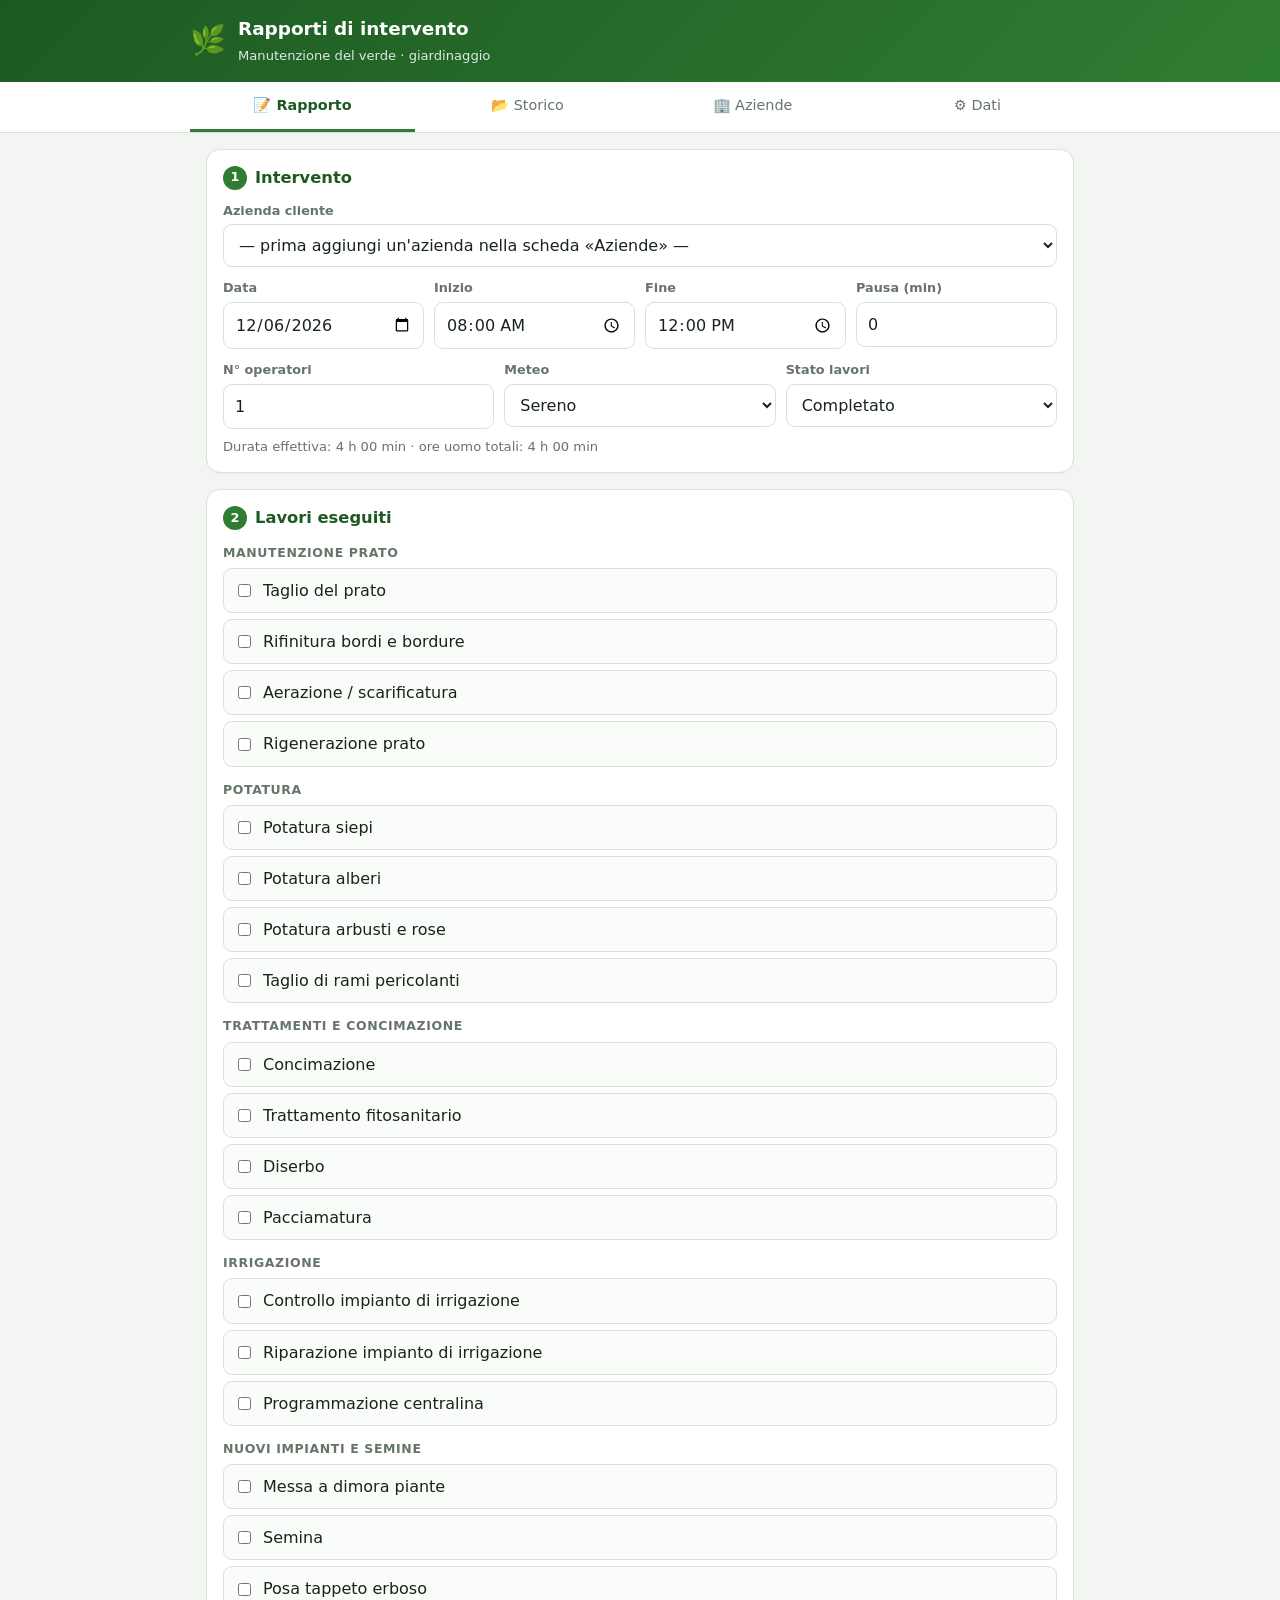
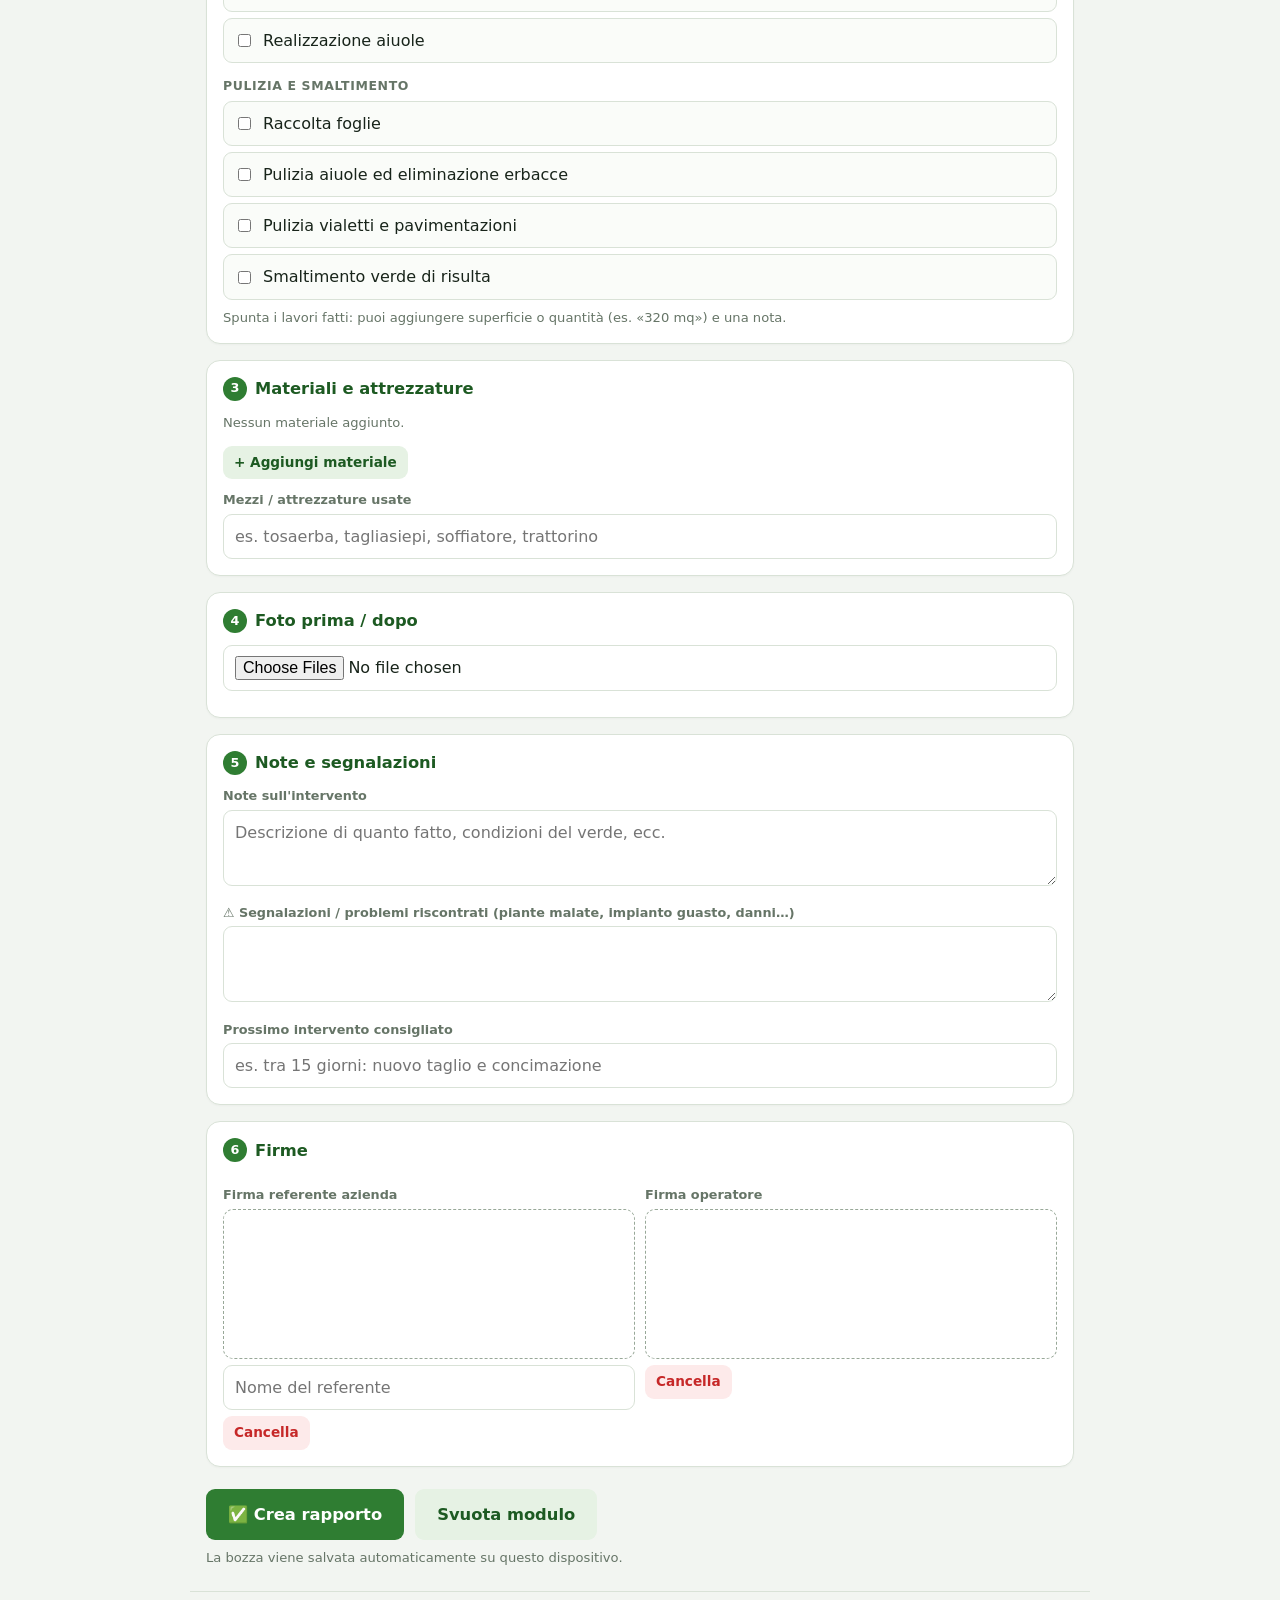
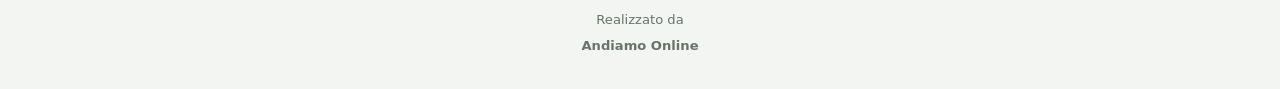
==== commit 4489ecaf: "Versione completa dell'app rapporti Co-Authored-By: Claude Sonnet 5.5 <noreply@anthropic.com> Claude" ====
--- a/index.html
+++ b/index.html
@@ -3,264 +3,598 @@
 <head>
 <meta charset="utf-8">
 <meta name="viewport" content="width=device-width, initial-scale=1">
-<title>Rapporti Giardiniere</title>
+<meta name="robots" content="noindex">
+<title>Rapporti di intervento · Manutenzione del verde</title>
 <style>
-  :root{--g:#2e7d32;--gd:#1b5e20;--bg:#f3f7f1;--card:#fff;--tx:#1f2a1f;--mut:#6b7a6b;--bd:#d5e0d3}
+  :root{--g:#2f7d32;--gd:#1d5a22;--gl:#e6f2e4;--navy:#0b1220;--bg:#f2f5f1;--card:#fff;--tx:#18241a;--mut:#667567;--bd:#d9e2d7;--red:#c62828;--amb:#b26a00}
   *{box-sizing:border-box}
-  body{margin:0;font-family:system-ui,-apple-system,Segoe UI,Roboto,sans-serif;background:var(--bg);color:var(--tx)}
-  header{background:var(--g);color:#fff;padding:14px 16px;font-weight:700;font-size:1.15rem}
-  nav{display:flex;background:var(--gd)}
-  nav button{flex:1;padding:12px 4px;background:none;border:0;color:#cfe8d0;font-size:.95rem;cursor:pointer}
-  nav button.on{color:#fff;border-bottom:3px solid #fff;font-weight:700}
-  main{max-width:760px;margin:0 auto;padding:14px}
-  .card{background:var(--card);border:1px solid var(--bd);border-radius:12px;padding:14px;margin-bottom:14px}
-  h2{margin:0 0 10px;font-size:1.05rem;color:var(--gd)}
-  label{display:block;font-size:.85rem;color:var(--mut);margin:10px 0 4px}
-  input,select,textarea{width:100%;padding:10px;border:1px solid var(--bd);border-radius:8px;font:inherit;background:#fff}
-  textarea{min-height:80px;resize:vertical}
-  .row{display:flex;gap:10px}.row>*{flex:1}
-  .btn{display:inline-block;padding:11px 16px;border:0;border-radius:8px;background:var(--g);color:#fff;font:inherit;font-weight:600;cursor:pointer;margin:4px 4px 0 0}
-  .btn.sec{background:#e4efe2;color:var(--gd)}.btn.red{background:#c62828}
-  .jobs{display:grid;grid-template-columns:1fr 1fr;gap:6px}
-  @media(max-width:520px){.jobs{grid-template-columns:1fr}}
-  .job{display:flex;align-items:center;gap:8px;padding:9px;border:1px solid var(--bd);border-radius:8px;cursor:pointer;background:#fafdf9}
-  .job input{width:auto}.job.sel{background:#e0f0dd;border-color:var(--g)}
-  .photos{display:flex;flex-wrap:wrap;gap:8px;margin-top:8px}
-  .photos div{position:relative}.photos img{width:90px;height:90px;object-fit:cover;border-radius:8px}
-  .photos button{position:absolute;top:2px;right:2px;border:0;border-radius:50%;width:22px;height:22px;background:#c62828;color:#fff;cursor:pointer}
-  .item{display:flex;justify-content:space-between;align-items:center;gap:8px;padding:10px 0;border-bottom:1px solid var(--bd)}
+  html{-webkit-text-size-adjust:100%}
+  body{margin:0;font-family:Inter,system-ui,-apple-system,"Segoe UI",Roboto,sans-serif;background:var(--bg);color:var(--tx);line-height:1.45}
+  header.top{background:linear-gradient(135deg,var(--gd),var(--g));color:#fff;padding:16px}
+  header.top .in{max-width:900px;margin:0 auto;display:flex;align-items:center;gap:12px}
+  header.top .ic{font-size:1.8rem}
+  header.top b{display:block;font-size:1.15rem}
+  header.top span{font-size:.82rem;opacity:.85}
+  nav{background:#fff;border-bottom:1px solid var(--bd);position:sticky;top:0;z-index:5}
+  nav .in{max-width:900px;margin:0 auto;display:flex}
+  nav button{flex:1;padding:13px 4px;background:none;border:0;border-bottom:3px solid transparent;color:var(--mut);font:inherit;font-size:.9rem;cursor:pointer}
+  nav button.on{color:var(--gd);border-color:var(--g);font-weight:700}
+  main{max-width:900px;margin:0 auto;padding:16px}
+  .card{background:var(--card);border:1px solid var(--bd);border-radius:14px;padding:16px;margin-bottom:16px;box-shadow:0 1px 2px rgba(0,0,0,.03)}
+  h2{margin:0 0 12px;font-size:1.02rem;color:var(--gd);display:flex;align-items:center;gap:8px}
+  h2 .n{background:var(--g);color:#fff;border-radius:50%;width:24px;height:24px;display:inline-flex;align-items:center;justify-content:center;font-size:.8rem}
+  label.l{display:block;font-size:.8rem;font-weight:600;color:var(--mut);margin:12px 0 4px}
+  input,select,textarea{width:100%;padding:10px 11px;border:1px solid var(--bd);border-radius:9px;font:inherit;background:#fff;color:var(--tx)}
+  input:focus,select:focus,textarea:focus{outline:2px solid #9ccc9c;border-color:var(--g)}
+  textarea{min-height:76px;resize:vertical}
+  .row{display:flex;gap:10px;flex-wrap:wrap}.row>*{flex:1;min-width:120px}
+  .btn{display:inline-flex;align-items:center;gap:6px;padding:11px 16px;border:0;border-radius:9px;background:var(--g);color:#fff;font:inherit;font-weight:600;cursor:pointer;margin:6px 6px 0 0}
+  .btn:hover{background:var(--gd)}
+  .btn.sec{background:var(--gl);color:var(--gd)}.btn.sec:hover{background:#d3e7d0}
+  .btn.red{background:#fdeaea;color:var(--red)}.btn.sm{padding:7px 11px;font-size:.85rem}
+  .btn.big{padding:14px 22px;font-size:1.02rem}
+  .cat{margin:14px 0 6px;font-size:.78rem;text-transform:uppercase;letter-spacing:.05em;color:var(--mut);font-weight:700}
+  .jw{margin-bottom:6px}
+  .job{display:flex;align-items:center;gap:9px;padding:10px;border:1px solid var(--bd);border-radius:9px;cursor:pointer;background:#fafcf9;margin:0}
+  .job input{width:auto;accent-color:var(--g)}
+  .job.sel{background:var(--gl);border-color:var(--g);font-weight:600}
+  .jd{display:none;gap:8px;padding:8px 0 4px 0}
+  .jd.on{display:flex;flex-wrap:wrap}.jd input{flex:1;min-width:140px;padding:8px}
+  .mrow{display:flex;gap:8px;margin-bottom:6px}.mrow input:first-child{flex:3}.mrow input:nth-child(2){flex:1}
+  .ph{display:grid;grid-template-columns:repeat(auto-fill,minmax(150px,1fr));gap:10px;margin-top:10px}
+  .ph figure{margin:0;border:1px solid var(--bd);border-radius:10px;padding:6px;background:#fafcf9}
+  .ph img{width:100%;height:110px;object-fit:cover;border-radius:7px;display:block}
+  .ph input,.ph select{margin-top:5px;padding:6px;font-size:.82rem}
+  .sig{border:1px dashed #98a898;border-radius:10px;background:#fff;touch-action:none;width:100%;height:150px;display:block}
+  .item{display:flex;justify-content:space-between;align-items:center;gap:10px;padding:11px 0;border-bottom:1px solid var(--bd);flex-wrap:wrap}
   .item:last-child{border:0}.item small{color:var(--mut);display:block}
-  .hide{display:none}
-  .report{background:#fff;padding:18px;border:1px solid var(--bd);border-radius:12px}
-  .report h1{margin:0 0 4px;font-size:1.3rem;color:var(--gd)}
-  .report table{width:100%;border-collapse:collapse;margin:8px 0}
-  .report td,.report th{border:1px solid var(--bd);padding:6px 8px;text-align:left;font-size:.92rem}
-  .report .ph{display:flex;flex-wrap:wrap;gap:8px}.report .ph img{width:48%;border-radius:6px}
-  #toast{position:fixed;bottom:16px;left:50%;transform:translateX(-50%);background:#222;color:#fff;padding:10px 16px;border-radius:20px;opacity:0;transition:.3s;pointer-events:none}
+  .tag{display:inline-block;font-size:.72rem;padding:2px 8px;border-radius:20px;background:var(--gl);color:var(--gd);font-weight:700}
+  .tag.w{background:#fff1d6;color:var(--amb)}
+  .stats{display:grid;grid-template-columns:repeat(3,1fr);gap:10px}
+  .stat{background:var(--gl);border-radius:12px;padding:12px;text-align:center}
+  .stat b{display:block;font-size:1.5rem;color:var(--gd)}.stat span{font-size:.78rem;color:var(--mut)}
+  .hide{display:none!important}
+  .hint{color:var(--mut);font-size:.82rem;margin:8px 0 0}
+  #toast{position:fixed;bottom:18px;left:50%;transform:translateX(-50%);background:#222;color:#fff;padding:10px 18px;border-radius:24px;opacity:0;transition:.3s;pointer-events:none;z-index:20;max-width:90vw;text-align:center}
   #toast.on{opacity:1}
-  @media print{header,nav,.noprint,#toast{display:none!important}body{background:#fff}main{padding:0;max-width:none}.report{border:0}}
+  footer.brand{max-width:900px;margin:8px auto 0;padding:18px 16px 34px;text-align:center;color:var(--mut);font-size:.82rem;border-top:1px solid var(--bd)}
+  footer.brand a{display:inline-flex;flex-direction:column;align-items:center;gap:6px;color:inherit;text-decoration:none}
+  footer.brand img,.rep-brand img{height:26px;width:auto;display:block}
+
+  /* RAPPORTO */
+  .report{background:#fff;border:1px solid var(--bd);border-radius:14px;padding:28px;font-size:.94rem}
+  .rh{display:flex;justify-content:space-between;gap:16px;border-bottom:3px solid var(--g);padding-bottom:12px;margin-bottom:14px;flex-wrap:wrap}
+  .rh .ditta b{font-size:1.15rem;color:var(--gd);display:block}.rh .ditta{font-size:.82rem;color:var(--mut)}
+  .rh img.lg{max-height:56px;max-width:180px;margin-bottom:4px;display:block}
+  .rh .tt{text-align:right}.rh .tt h1{margin:0;font-size:1.25rem;text-transform:uppercase;letter-spacing:.03em}
+  .rh .tt span{color:var(--mut);font-size:.85rem}
+  .report h3{margin:18px 0 6px;font-size:.82rem;text-transform:uppercase;letter-spacing:.06em;color:var(--gd);border-bottom:1px solid var(--bd);padding-bottom:4px}
+  .report table{width:100%;border-collapse:collapse}
+  .report th,.report td{padding:7px 9px;border:1px solid var(--bd);text-align:left;vertical-align:top;font-size:.9rem}
+  .report th{background:var(--gl);width:30%;color:var(--gd)}
+  .report table.list th{width:auto}
+  .report .ph{grid-template-columns:repeat(2,1fr)}.report .ph img{height:auto;max-height:260px;object-fit:contain;background:#f6f6f6}
+  .report .ph figcaption{font-size:.8rem;color:var(--mut);margin-top:4px}
+  .alert{background:#fff1d6;border-left:4px solid var(--amb);padding:9px 12px;border-radius:6px}
+  .sigs{display:grid;grid-template-columns:1fr 1fr;gap:20px;margin-top:10px}
+  .sigs div{border-top:1px solid #888;padding-top:4px;font-size:.8rem;color:var(--mut);text-align:center}
+  .sigs img{height:70px;display:block;margin:0 auto;object-fit:contain}
+  .sigs .sp{height:70px}
+  .rep-brand{margin-top:26px;padding-top:12px;border-top:1px solid var(--bd);display:flex;align-items:center;justify-content:center;gap:10px;font-size:.78rem;color:var(--mut)}
+  @media(max-width:560px){.report{padding:16px}.rh .tt{text-align:left}.sigs{grid-template-columns:1fr}}
+  @page{size:A4;margin:13mm}
+  @media print{
+    body{background:#fff}header.top,nav,.noprint,#toast,footer.brand{display:none!important}
+    main{padding:0;max-width:none}.report{border:0;padding:0;border-radius:0}
+    .report h3,.sigs,.ph figure,tr{break-inside:avoid}
+  }
 </style>
 </head>
 <body>
-<header>🌿 Rapporti Giardiniere</header>
-<nav class="noprint">
-  <button data-t="nuovo" class="on">Nuovo rapporto</button>
-  <button data-t="storico">Storico</button>
-  <button data-t="aziende">Aziende</button>
-  <button data-t="impost">Impostazioni</button>
-</nav>
+<header class="top"><div class="in"><div class="ic">🌿</div><div><b>Rapporti di intervento</b><span>Manutenzione del verde · giardinaggio</span></div></div></header>
+<nav><div class="in">
+  <button data-t="nuovo" class="on">📝 Rapporto</button>
+  <button data-t="storico">📂 Storico</button>
+  <button data-t="aziende">🏢 Aziende</button>
+  <button data-t="impost">⚙️ Dati</button>
+</div></nav>
 <main>
 
-<!-- NUOVO RAPPORTO -->
+<!-- ============ NUOVO RAPPORTO ============ -->
 <section id="t-nuovo">
-  <div class="card noprint" id="form">
-    <h2>Dati intervento</h2>
-    <label>Azienda</label>
-    <select id="azienda"></select>
-    <div class="row">
-      <div><label>Data</label><input type="date" id="data"></div>
-      <div><label>Inizio</label><input type="time" id="ini" value="08:00"></div>
-      <div><label>Fine</label><input type="time" id="fin" value="12:00"></div>
-    </div>
-    <label>Lavori eseguiti</label>
-    <div class="jobs" id="jobs"></div>
-    <label>Materiali / prodotti utilizzati</label>
-    <input id="mat" placeholder="es. concime 5 kg, 10 piantine di lavanda">
-    <label>Note / segnalazioni (es. piante malate, irrigazione guasta)</label>
-    <textarea id="note"></textarea>
-    <label>Foto del lavoro</label>
+ <div id="form">
+  <div class="card">
+    <h2><span class="n">1</span> Intervento</h2>
+    <label class="l">Azienda cliente</label>
+    <select id="f-aziendaId" data-f="aziendaId"></select>
+    <div class="row">
+      <div><label class="l">Data</label><input type="date" data-f="data"></div>
+      <div><label class="l">Inizio</label><input type="time" data-f="ini"></div>
+      <div><label class="l">Fine</label><input type="time" data-f="fin"></div>
+      <div><label class="l">Pausa (min)</label><input type="number" min="0" step="5" data-f="pausa"></div>
+    </div>
+    <div class="row">
+      <div><label class="l">N° operatori</label><input type="number" min="1" data-f="operatori"></div>
+      <div><label class="l">Meteo</label>
+        <select data-f="meteo"><option>Sereno</option><option>Nuvoloso</option><option>Pioggia leggera</option><option>Pioggia</option><option>Vento forte</option><option>Caldo intenso</option><option>Freddo / gelo</option></select></div>
+      <div><label class="l">Stato lavori</label>
+        <select data-f="stato"><option>Completato</option><option>Parzialmente completato</option><option>Da completare</option></select></div>
+    </div>
+    <p class="hint" id="oreTot"></p>
+  </div>
+
+  <div class="card">
+    <h2><span class="n">2</span> Lavori eseguiti</h2>
+    <div id="jobs"></div>
+    <p class="hint">Spunta i lavori fatti: puoi aggiungere superficie o quantità (es. «320 mq») e una nota.</p>
+  </div>
+
+  <div class="card">
+    <h2><span class="n">3</span> Materiali e attrezzature</h2>
+    <div id="mats"></div>
+    <button class="btn sec sm" id="addMat">+ Aggiungi materiale</button>
+    <label class="l">Mezzi / attrezzature usate</label>
+    <input data-f="mezzi" placeholder="es. tosaerba, tagliasiepi, soffiatore, trattorino">
+  </div>
+
+  <div class="card">
+    <h2><span class="n">4</span> Foto prima / dopo</h2>
     <input type="file" id="foto" accept="image/*" multiple>
-    <div class="photos" id="photos"></div>
-    <button class="btn" id="genera">Crea rapporto</button>
-    <button class="btn sec" id="reset">Svuota</button>
-  </div>
-
-  <div id="out" class="hide">
-    <div class="card noprint">
-      <h2>Invia alla azienda</h2>
+    <div class="ph" id="photos"></div>
+  </div>
+
+  <div class="card">
+    <h2><span class="n">5</span> Note e segnalazioni</h2>
+    <label class="l">Note sull'intervento</label>
+    <textarea data-f="note" placeholder="Descrizione di quanto fatto, condizioni del verde, ecc."></textarea>
+    <label class="l">⚠️ Segnalazioni / problemi riscontrati (piante malate, impianto guasto, danni…)</label>
+    <textarea data-f="urgenze"></textarea>
+    <label class="l">Prossimo intervento consigliato</label>
+    <input data-f="prossima" placeholder="es. tra 15 giorni: nuovo taglio e concimazione">
+  </div>
+
+  <div class="card">
+    <h2><span class="n">6</span> Firme</h2>
+    <div class="row">
+      <div><label class="l">Firma referente azienda</label><canvas class="sig" id="sigC" width="600" height="300"></canvas>
+        <input data-f="nomeC" placeholder="Nome del referente" style="margin-top:6px">
+        <button class="btn red sm" data-clr="C">Cancella</button></div>
+      <div><label class="l">Firma operatore</label><canvas class="sig" id="sigO" width="600" height="300"></canvas>
+        <button class="btn red sm" data-clr="O">Cancella</button></div>
+    </div>
+  </div>
+
+  <button class="btn big" id="genera">✅ Crea rapporto</button>
+  <button class="btn sec big" id="reset">Svuota modulo</button>
+  <p class="hint">La bozza viene salvata automaticamente su questo dispositivo.</p>
+ </div>
+
+ <div id="out" class="hide">
+  <div class="card noprint">
+    <h2>Invia all'azienda</h2>
+    <div id="sendBtns">
       <button class="btn" id="b-mail">✉️ Email</button>
       <button class="btn" id="b-wa">💬 WhatsApp</button>
-      <button class="btn" id="b-share">📤 Condividi (con foto)</button>
-      <button class="btn sec" id="b-print">🖨️ Stampa / PDF</button>
-      <button class="btn sec" id="b-back">← Modifica</button>
-      <p style="color:var(--mut);font-size:.85rem;margin:8px 0 0">L'email si apre nel tuo programma di posta con il testo già pronto. Per allegare le foto usa «Condividi» oppure «Stampa / PDF» e allega il file.</p>
-    </div>
-    <div class="report" id="report"></div>
-  </div>
+      <button class="btn" id="b-share">📤 Condividi con foto</button>
+    </div>
+    <button class="btn sec" id="b-print">🖨️ Stampa / salva PDF</button>
+    <button class="btn sec" id="b-edit">✏️ Modifica</button>
+    <button class="btn sec" id="b-new">➕ Nuovo rapporto</button>
+    <p class="hint">Email e WhatsApp si aprono con il testo già pronto. Per inviare anche le foto usa «Condividi con foto» (da telefono) oppure «Stampa / salva PDF» e allega il file.</p>
+  </div>
+  <div class="report" id="report"></div>
+ </div>
 </section>
 
-<!-- STORICO -->
+<!-- ============ STORICO ============ -->
 <section id="t-storico" class="hide">
-  <div class="card"><h2>Rapporti inviati</h2><div id="lista-storico"></div></div>
+  <div class="card"><div class="stats" id="stats"></div></div>
+  <div class="card">
+    <h2>Archivio rapporti</h2>
+    <div class="row">
+      <div><label class="l">Azienda</label><select id="fl-az"></select></div>
+      <div><label class="l">Mese</label><input type="month" id="fl-mese"></div>
+      <div><label class="l">Cerca</label><input id="fl-q" placeholder="lavoro, numero…"></div>
+    </div>
+    <button class="btn sec sm" id="b-riep">📊 Riepilogo mensile (stampabile)</button>
+    <button class="btn sec sm" id="b-csv">⬇️ Esporta CSV</button>
+    <div id="lista-storico" style="margin-top:8px"></div>
+  </div>
 </section>
 
-<!-- AZIENDE -->
+<!-- ============ AZIENDE ============ -->
 <section id="t-aziende" class="hide">
   <div class="card">
     <h2>Aggiungi / modifica azienda</h2>
     <input type="hidden" id="a-id">
-    <label>Nome azienda</label><input id="a-nome">
-    <label>Indirizzo del cantiere / sede</label><input id="a-ind">
-    <label>Referente</label><input id="a-ref">
-    <div class="row">
-      <div><label>Email</label><input id="a-mail" type="email"></div>
-      <div><label>WhatsApp (con prefisso, es. 39333...)</label><input id="a-tel" inputmode="tel"></div>
-    </div>
-    <button class="btn" id="a-salva">Salva</button>
+    <label class="l">Ragione sociale</label><input id="a-nome">
+    <label class="l">Indirizzo del cantiere / sede</label><input id="a-ind">
+    <div class="row">
+      <div><label class="l">Referente</label><input id="a-ref"></div>
+      <div><label class="l">P.IVA (facoltativa)</label><input id="a-piva"></div>
+    </div>
+    <div class="row">
+      <div><label class="l">Email</label><input id="a-mail" type="email"></div>
+      <div><label class="l">WhatsApp (con prefisso, es. 39333…)</label><input id="a-tel" inputmode="tel"></div>
+    </div>
+    <button class="btn" id="a-salva">Salva azienda</button>
+    <button class="btn sec" id="a-nuova">Nuova</button>
   </div>
   <div class="card"><h2>Le mie aziende</h2><div id="lista-aziende"></div></div>
 </section>
 
-<!-- IMPOSTAZIONI -->
+<!-- ============ IMPOSTAZIONI ============ -->
 <section id="t-impost" class="hide">
   <div class="card">
-    <h2>I miei dati</h2>
-    <label>Nome e cognome / ditta</label><input id="s-nome">
-    <label>Telefono</label><input id="s-tel">
-    <label>Email</label><input id="s-mail" type="email">
+    <h2>I miei dati (intestazione del rapporto)</h2>
+    <label class="l">Nome e cognome / ditta</label><input id="s-nome">
+    <div class="row">
+      <div><label class="l">P.IVA / C.F.</label><input id="s-piva"></div>
+      <div><label class="l">Telefono</label><input id="s-tel"></div>
+    </div>
+    <div class="row">
+      <div><label class="l">Email</label><input id="s-mail" type="email"></div>
+      <div><label class="l">Indirizzo</label><input id="s-ind"></div>
+    </div>
+    <label class="l">Logo (facoltativo)</label><input type="file" id="s-logo" accept="image/*">
+    <div id="s-logoprev" class="hint"></div>
     <button class="btn" id="s-salva">Salva</button>
   </div>
   <div class="card">
     <h2>Elenco lavori</h2>
-    <p style="color:var(--mut);font-size:.85rem;margin-top:0">Questi sono i lavori che compaiono nel rapporto. Aggiungi o togli quelli che vuoi.</p>
+    <p class="hint" style="margin-top:0">Questi lavori compaiono nel rapporto: aggiungi o togli quelli che ti servono.</p>
     <div id="s-jobs"></div>
-    <div class="row"><input id="s-newjob" placeholder="Nuovo lavoro..."><button class="btn" style="flex:0 0 auto" id="s-addjob">Aggiungi</button></div>
-    <button class="btn sec" id="s-defjobs">Ripristina elenco standard</button>
+    <div class="row" style="margin-top:10px">
+      <input id="s-newjob" placeholder="Nuovo lavoro…" style="flex:3">
+      <select id="s-newcat" style="flex:2"></select>
+      <button class="btn" style="flex:0 0 auto;margin:0" id="s-addjob">Aggiungi</button>
+    </div>
+    <button class="btn sec sm" id="s-defjobs">Ripristina elenco standard</button>
+  </div>
+  <div class="card">
+    <h2>Copia di sicurezza</h2>
+    <p class="hint" style="margin-top:0">I dati sono salvati solo su questo dispositivo: scarica ogni tanto una copia.</p>
+    <button class="btn sec" id="b-backup">⬇️ Scarica copia</button>
+    <label class="btn sec" style="cursor:pointer">⬆️ Ripristina<input type="file" id="b-restore" accept="application/json" class="hide"></label>
   </div>
 </section>
-
 </main>
+
+<footer class="brand">
+  <a href="https://andiamonline.eu" target="_blank" rel="noopener">
+    <span>Realizzato da</span>
+    <img src="/logo-horizontal-navy.png" alt="Andiamo Online" onerror="this.replaceWith(Object.assign(document.createElement('b'),{textContent:'Andiamo Online'}))">
+  </a>
+</footer>
 <div id="toast"></div>
 
 <script>
 const $=s=>document.querySelector(s), $$=s=>[...document.querySelectorAll(s)];
-const DEF_JOBS=["Taglio del prato","Rifinitura bordi","Potatura siepi","Potatura alberi","Potatura arbusti e rose","Raccolta foglie","Pulizia aiuole","Rimozione erbacce","Diserbo","Concimazione","Trattamento fitosanitario","Semina / rigenerazione prato","Messa a dimora piante","Irrigazione / controllo impianto","Manutenzione impianto irrigazione","Aerazione / scarificatura","Pacciamatura","Smaltimento verde di risulta","Pulizia vialetti e pavimentazioni","Manutenzione attrezzature"];
-const load=(k,d)=>{try{return JSON.parse(localStorage.getItem(k))??d}catch{return d}};
-const save=(k,v)=>localStorage.setItem(k,JSON.stringify(v));
-let aziende=load('aziende',[]), storico=load('storico',[]), jobs=load('jobs',DEF_JOBS), me=load('me',{}), foto=[], current=null;
-const esc=s=>String(s??'').replace(/[&<>"]/g,c=>({'&':'&amp;','<':'&lt;','>':'&gt;','"':'&quot;'}[c]));
+const BRAND='/logo-horizontal-navy.png';
+const CATS=["Manutenzione prato","Potatura","Trattamenti e concimazione","Irrigazione","Nuovi impianti e semine","Pulizia e smaltimento"];
+const DEF_JOBS=[
+ ["Taglio del prato",0],["Rifinitura bordi e bordure",0],["Aerazione / scarificatura",0],["Rigenerazione prato",0],
+ ["Potatura siepi",1],["Potatura alberi",1],["Potatura arbusti e rose",1],["Taglio di rami pericolanti",1],
+ ["Concimazione",2],["Trattamento fitosanitario",2],["Diserbo",2],["Pacciamatura",2],
+ ["Controllo impianto di irrigazione",3],["Riparazione impianto di irrigazione",3],["Programmazione centralina",3],
+ ["Messa a dimora piante",4],["Semina",4],["Posa tappeto erboso",4],["Realizzazione aiuole",4],
+ ["Raccolta foglie",5],["Pulizia aiuole ed eliminazione erbacce",5],["Pulizia vialetti e pavimentazioni",5],["Smaltimento verde di risulta",5]
+].map(([n,c])=>({n,c:CATS[c]}));
+
+const load=(k,d)=>{try{const v=JSON.parse(localStorage.getItem(k));return v??d}catch{return d}};
+const save=(k,v)=>{try{localStorage.setItem(k,JSON.stringify(v));return true}catch{return false}};
+const esc=s=>String(s??'').replace(/[&<>"']/g,c=>({'&':'&amp;','<':'&lt;','>':'&gt;','"':'&quot;',"'":'&#39;'}[c]));
+const today=()=>{const d=new Date();return new Date(d-d.getTimezoneOffset()*6e4).toISOString().slice(0,10)};
 const fmtData=d=>d?new Date(d+'T00:00').toLocaleDateString('it-IT',{weekday:'long',day:'numeric',month:'long',year:'numeric'}):'';
-function toast(m){const t=$('#toast');t.textContent=m;t.classList.add('on');setTimeout(()=>t.classList.remove('on'),2200)}
-
-// tabs
-$$('nav button').forEach(b=>b.onclick=()=>{
-  $$('nav button').forEach(x=>x.classList.toggle('on',x===b));
-  $$('main>section').forEach(s=>s.classList.toggle('hide',s.id!=='t-'+b.dataset.t));
-  render();
+const fmtShort=d=>d?new Date(d+'T00:00').toLocaleDateString('it-IT'):'';
+function toast(m){const t=$('#toast');t.textContent=m;t.classList.add('on');clearTimeout(toast.t);toast.t=setTimeout(()=>t.classList.remove('on'),2600)}
+
+let aziende=load('aziende',[]), storico=load('storico',[]), me=load('me',{});
+let jobs=load('jobs2',DEF_JOBS), cnt=load('cnt',{});
+const blank=()=>({id:null,num:null,aziendaId:aziende[0]?.id||'',data:today(),ini:'08:00',fin:'12:00',pausa:0,operatori:1,meteo:'Sereno',stato:'Completato',lavori:{},materiali:[],mezzi:'',foto:[],note:'',urgenze:'',prossima:'',nomeC:'',firmaC:'',firmaO:''});
+let form=Object.assign(blank(),load('draft',{}));
+let current=null, mode='report';
+
+/* ---------- utilità ore ---------- */
+function mins(r){
+  if(!r.ini||!r.fin)return 0;
+  const [a,b]=r.ini.split(':').map(Number),[c,d]=r.fin.split(':').map(Number);
+  return Math.max(0,(c*60+d)-(a*60+b)-(+r.pausa||0));
+}
+const fmtH=m=>`${Math.floor(m/60)} h ${String(m%60).padStart(2,'0')} min`;
+const manH=r=>mins(r)*(+r.operatori||1);
+const az=id=>aziende.find(a=>a.id==id)||{};
+const lavoriArr=r=>Object.entries(r.lavori||{}).map(([n,v])=>({n,...v}));
+const saveDraft=()=>{try{localStorage.setItem('draft',JSON.stringify(form))}catch{}};
+
+/* ---------- tabs ---------- */
+$$('nav button').forEach(b=>b.onclick=()=>goTab(b.dataset.t));
+function goTab(t){
+  $$('nav button').forEach(x=>x.classList.toggle('on',x.dataset.t===t));
+  $$('main>section').forEach(s=>s.classList.toggle('hide',s.id!=='t-'+t));
+  scrollTo(0,0);renderAll();
+}
+
+/* ---------- campi semplici ---------- */
+$$('[data-f]').forEach(el=>{
+  const h=()=>{form[el.dataset.f]=el.type==='number'?(el.value===''?'':+el.value):el.value;saveDraft();oreInfo()};
+  el.addEventListener('input',h);el.addEventListener('change',h);
 });
-
-function render(){
-  // aziende select
-  const sel=$('#azienda'), prev=sel.value;
-  sel.innerHTML=aziende.length?aziende.map(a=>`<option value="${a.id}">${esc(a.nome)}</option>`).join(''):'<option value="">— aggiungi prima un\'azienda nella scheda Aziende —</option>';
-  if(prev)sel.value=prev;
-  // jobs
-  const chosen=new Set($$('#jobs input:checked').map(i=>i.value));
-  $('#jobs').innerHTML=jobs.map((j,i)=>`<label class="job ${chosen.has(j)?'sel':''}" style="margin:0"><input type="checkbox" value="${esc(j)}" ${chosen.has(j)?'checked':''}> ${esc(j)}</label>`).join('');
-  $$('#jobs input').forEach(i=>i.onchange=()=>i.parentElement.classList.toggle('sel',i.checked));
-  // photos
-  $('#photos').innerHTML=foto.map((f,i)=>`<div><img src="${f}"><button data-i="${i}">×</button></div>`).join('');
-  $$('#photos button').forEach(b=>b.onclick=()=>{foto.splice(+b.dataset.i,1);render()});
-  // aziende list
-  $('#lista-aziende').innerHTML=aziende.map(a=>`<div class="item"><div><b>${esc(a.nome)}</b><small>${esc(a.ref)} ${esc(a.mail)} ${esc(a.tel)}</small></div><div><button class="btn sec" data-e="${a.id}">Modifica</button><button class="btn red" data-d="${a.id}">✕</button></div></div>`).join('')||'<small>Nessuna azienda.</small>';
-  $$('[data-e]').forEach(b=>b.onclick=()=>{const a=aziende.find(x=>x.id==b.dataset.e);$('#a-id').value=a.id;$('#a-nome').value=a.nome;$('#a-ind').value=a.ind;$('#a-ref').value=a.ref;$('#a-mail').value=a.mail;$('#a-tel').value=a.tel;scrollTo(0,0)});
-  $$('[data-d]').forEach(b=>b.onclick=()=>{if(confirm('Eliminare questa azienda?')){aziende=aziende.filter(x=>x.id!=b.dataset.d);save('aziende',aziende);render()}});
-  // storico
-  $('#lista-storico').innerHTML=storico.slice().reverse().map(r=>`<div class="item"><div><b>${esc(r.aziendaNome)}</b><small>${fmtData(r.data)} · ${r.lavori.length} lavori</small></div><button class="btn sec" data-r="${r.id}">Apri</button></div>`).join('')||'<small>Nessun rapporto ancora.</small>';
-  $$('[data-r]').forEach(b=>b.onclick=()=>{current=storico.find(x=>x.id==b.dataset.r);showReport();$('nav button').click()});
-  // settings
-  $('#s-nome').value=me.nome||'';$('#s-tel').value=me.tel||'';$('#s-mail').value=me.mail||'';
-  $('#s-jobs').innerHTML=jobs.map((j,i)=>`<div class="item"><span>${esc(j)}</span><button class="btn red" data-j="${i}">✕</button></div>`).join('');
-  $$('[data-j]').forEach(b=>b.onclick=()=>{jobs.splice(+b.dataset.j,1);save('jobs',jobs);render()});
-}
-
-// foto: ridimensiona per tenere leggero il rapporto
+function fillSimple(){$$('[data-f]').forEach(el=>{el.value=form[el.dataset.f]??''})}
+function oreInfo(){
+  const m=mins(form);
+  $('#oreTot').textContent=m?`Durata effettiva: ${fmtH(m)} · ore uomo totali: ${fmtH(m*(+form.operatori||1))}`:'';
+}
+
+/* ---------- selezione azienda ---------- */
+function renderAziendeSel(){
+  const opts=aziende.length?aziende.map(a=>`<option value="${a.id}">${esc(a.nome)}</option>`).join(''):'<option value="">— prima aggiungi un\'azienda nella scheda «Aziende» —</option>';
+  $('#f-aziendaId').innerHTML=opts;
+  if(!aziende.find(a=>a.id==form.aziendaId))form.aziendaId=aziende[0]?.id||'';
+  $('#f-aziendaId').value=form.aziendaId;
+  const prev=$('#fl-az').value;
+  $('#fl-az').innerHTML='<option value="">Tutte le aziende</option>'+aziende.map(a=>`<option value="${a.id}">${esc(a.nome)}</option>`).join('');
+  $('#fl-az').value=prev;
+}
+
+/* ---------- lavori ---------- */
+function renderJobs(){
+  const cats=[...new Set([...CATS,...jobs.map(j=>j.c)])];
+  $('#jobs').innerHTML=cats.map(c=>{
+    const js=jobs.map((j,i)=>({...j,i})).filter(j=>j.c===c);
+    if(!js.length)return '';
+    return `<div class="cat">${esc(c)}</div>`+js.map(j=>{
+      const s=form.lavori[j.n];
+      return `<div class="jw"><label class="job ${s?'sel':''}"><input type="checkbox" data-j="${j.i}" ${s?'checked':''}> ${esc(j.n)}</label>
+      <div class="jd ${s?'on':''}"><input placeholder="Quantità / superficie (es. 320 mq)" data-jq="${j.i}" value="${esc(s?.qty||'')}"><input placeholder="Nota (facoltativa)" data-jn="${j.i}" value="${esc(s?.note||'')}"></div></div>`}).join('');
+  }).join('');
+  $$('[data-j]').forEach(i=>i.onchange=()=>{
+    const j=jobs[+i.dataset.j];
+    if(i.checked)form.lavori[j.n]={cat:j.c,qty:'',note:''};else delete form.lavori[j.n];
+    saveDraft();renderJobs();
+  });
+  $$('[data-jq]').forEach(i=>i.oninput=()=>{form.lavori[jobs[+i.dataset.jq].n].qty=i.value;saveDraft()});
+  $$('[data-jn]').forEach(i=>i.oninput=()=>{form.lavori[jobs[+i.dataset.jn].n].note=i.value;saveDraft()});
+}
+
+/* ---------- materiali ---------- */
+function renderMats(){
+  $('#mats').innerHTML=form.materiali.map((m,i)=>`<div class="mrow"><input placeholder="Materiale / prodotto" data-mn="${i}" value="${esc(m.n)}"><input placeholder="Quantità" data-mq="${i}" value="${esc(m.q)}"><button class="btn red sm" style="margin:0" data-md="${i}">✕</button></div>`).join('')||'<p class="hint" style="margin:0 0 8px">Nessun materiale aggiunto.</p>';
+  $$('[data-mn]').forEach(i=>i.oninput=()=>{form.materiali[+i.dataset.mn].n=i.value;saveDraft()});
+  $$('[data-mq]').forEach(i=>i.oninput=()=>{form.materiali[+i.dataset.mq].q=i.value;saveDraft()});
+  $$('[data-md]').forEach(b=>b.onclick=()=>{form.materiali.splice(+b.dataset.md,1);saveDraft();renderMats()});
+}
+$('#addMat').onclick=()=>{form.materiali.push({n:'',q:''});renderMats();saveDraft()};
+
+/* ---------- foto ---------- */
+function renderPhotos(){
+  $('#photos').innerHTML=form.foto.map((f,i)=>`<figure><img src="${f.src}" alt="">
+    <select data-ft="${i}">${['Prima','Dopo','Altro'].map(t=>`<option ${f.tipo===t?'selected':''}>${t}</option>`).join('')}</select>
+    <input placeholder="Didascalia" data-fc="${i}" value="${esc(f.cap)}"><button class="btn red sm" data-fd="${i}">Rimuovi</button></figure>`).join('');
+  $$('[data-ft]').forEach(s=>s.onchange=()=>{form.foto[+s.dataset.ft].tipo=s.value;saveDraft()});
+  $$('[data-fc]').forEach(s=>s.oninput=()=>{form.foto[+s.dataset.fc].cap=s.value;saveDraft()});
+  $$('[data-fd]').forEach(b=>b.onclick=()=>{form.foto.splice(+b.dataset.fd,1);saveDraft();renderPhotos()});
+}
+function resizeImg(file,max,q){
+  return new Promise(res=>{
+    const i=new Image();
+    i.onload=()=>{const k=Math.min(1,max/Math.max(i.width,i.height)),c=document.createElement('canvas');
+      c.width=Math.round(i.width*k);c.height=Math.round(i.height*k);
+      const x=c.getContext('2d');x.fillStyle='#fff';x.fillRect(0,0,c.width,c.height);x.drawImage(i,0,0,c.width,c.height);
+      URL.revokeObjectURL(i.src);res(c.toDataURL('image/jpeg',q))};
+    i.src=URL.createObjectURL(file);
+  });
+}
 $('#foto').onchange=async e=>{
-  for(const f of e.target.files){
-    const img=await new Promise(r=>{const i=new Image();i.onload=()=>r(i);i.src=URL.createObjectURL(f)});
-    const k=Math.min(1,1000/Math.max(img.width,img.height)), c=document.createElement('canvas');
-    c.width=img.width*k;c.height=img.height*k;c.getContext('2d').drawImage(img,0,0,c.width,c.height);
-    foto.push(c.toDataURL('image/jpeg',.75));
+  for(const f of e.target.files)form.foto.push({src:await resizeImg(f,1100,.72),tipo:'Altro',cap:''});
+  e.target.value='';saveDraft();renderPhotos();
+};
+
+/* ---------- firme ---------- */
+function setupSig(id,key){
+  const c=$(id),x=c.getContext('2d');let d=false;
+  x.lineWidth=4;x.lineCap='round';x.strokeStyle='#0b1220';
+  const pt=e=>{const r=c.getBoundingClientRect();return[(e.clientX-r.left)*c.width/r.width,(e.clientY-r.top)*c.height/r.height]};
+  c.addEventListener('pointerdown',e=>{d=true;c.setPointerCapture(e.pointerId);const[a,b]=pt(e);x.beginPath();x.moveTo(a,b);x.lineTo(a+.1,b);x.stroke()});
+  c.addEventListener('pointermove',e=>{if(!d)return;const[a,b]=pt(e);x.lineTo(a,b);x.stroke()});
+  const end=()=>{if(!d)return;d=false;form[key]=c.toDataURL('image/png');saveDraft()};
+  c.addEventListener('pointerup',end);c.addEventListener('pointercancel',end);
+}
+function drawSig(id,data){
+  const c=$(id),x=c.getContext('2d');x.clearRect(0,0,c.width,c.height);
+  if(data){const i=new Image();i.onload=()=>x.drawImage(i,0,0);i.src=data}
+}
+setupSig('#sigC','firmaC');setupSig('#sigO','firmaO');
+$$('[data-clr]').forEach(b=>b.onclick=()=>{const k=b.dataset.clr;form['firma'+k]='';drawSig('#sig'+k,'');saveDraft()});
+
+function renderForm(){
+  renderAziendeSel();fillSimple();renderJobs();renderMats();renderPhotos();
+  drawSig('#sigC',form.firmaC);drawSig('#sigO',form.firmaO);oreInfo();
+}
+
+/* ---------- aziende ---------- */
+const AF=['nome','ind','ref','piva','mail','tel'];
+function clearAz(){$('#a-id').value='';AF.forEach(k=>$('#a-'+k).value='')}
+$('#a-nuova').onclick=clearAz;
+$('#a-salva').onclick=()=>{
+  const nome=$('#a-nome').value.trim();if(!nome)return toast('Inserisci la ragione sociale');
+  const id=+($('#a-id').value||Date.now());
+  const a={id};AF.forEach(k=>a[k]=$('#a-'+k).value.trim());a.tel=a.tel.replace(/\D/g,'');
+  const i=aziende.findIndex(x=>x.id===id);i>=0?aziende[i]=a:aziende.push(a);
+  save('aziende',aziende);clearAz();renderAll();toast('Azienda salvata');
+};
+function renderAziendeList(){
+  $('#lista-aziende').innerHTML=aziende.map(a=>`<div class="item"><div><b>${esc(a.nome)}</b><small>${esc([a.ref,a.mail,a.tel&&'+'+a.tel].filter(Boolean).join(' · '))}</small></div>
+   <div><button class="btn sec sm" data-e="${a.id}">Modifica</button><button class="btn red sm" data-d="${a.id}">Elimina</button></div></div>`).join('')||'<p class="hint">Nessuna azienda inserita.</p>';
+  $$('[data-e]').forEach(b=>b.onclick=()=>{const a=az(b.dataset.e);$('#a-id').value=a.id;AF.forEach(k=>$('#a-'+k).value=a[k]||'');scrollTo(0,0)});
+  $$('[data-d]').forEach(b=>b.onclick=()=>{if(confirm('Eliminare questa azienda? I rapporti già creati restano nello storico.')){aziende=aziende.filter(x=>x.id!=b.dataset.d);save('aziende',aziende);renderAll()}});
+}
+
+/* ---------- impostazioni ---------- */
+function renderSettings(){
+  $('#s-nome').value=me.nome||'';$('#s-piva').value=me.piva||'';$('#s-tel').value=me.tel||'';$('#s-mail').value=me.mail||'';$('#s-ind').value=me.ind||'';
+  $('#s-logoprev').innerHTML=me.logo?`<img src="${me.logo}" style="max-height:50px"> <button class="btn red sm" id="s-logodel">Rimuovi logo</button>`:'';
+  if(me.logo)$('#s-logodel').onclick=()=>{delete me.logo;save('me',me);renderSettings()};
+  $('#s-newcat').innerHTML=CATS.map(c=>`<option>${c}</option>`).join('');
+  $('#s-jobs').innerHTML=jobs.map((j,i)=>`<div class="item"><span>${esc(j.n)} <span class="tag">${esc(j.c)}</span></span><button class="btn red sm" data-jx="${i}">✕</button></div>`).join('');
+  $$('[data-jx]').forEach(b=>b.onclick=()=>{jobs.splice(+b.dataset.jx,1);save('jobs2',jobs);renderSettings();renderJobs()});
+}
+$('#s-salva').onclick=()=>{Object.assign(me,{nome:$('#s-nome').value.trim(),piva:$('#s-piva').value.trim(),tel:$('#s-tel').value.trim(),mail:$('#s-mail').value.trim(),ind:$('#s-ind').value.trim()});save('me',me);toast('Dati salvati')};
+$('#s-logo').onchange=async e=>{if(!e.target.files[0])return;me.logo=await resizeImg(e.target.files[0],400,.85);save('me',me);renderSettings()};
+$('#s-addjob').onclick=()=>{const v=$('#s-newjob').value.trim();if(!v)return;jobs.push({n:v,c:$('#s-newcat').value});save('jobs2',jobs);$('#s-newjob').value='';renderSettings();renderJobs()};
+$('#s-defjobs').onclick=()=>{if(confirm('Ripristinare l\'elenco standard?')){jobs=DEF_JOBS.map(j=>({...j}));save('jobs2',jobs);renderSettings();renderJobs()}};
+
+/* ---------- backup ---------- */
+function download(name,data,type){const a=document.createElement('a');a.href=URL.createObjectURL(new Blob([data],{type}));a.download=name;a.click();setTimeout(()=>URL.revokeObjectURL(a.href),2000)}
+$('#b-backup').onclick=()=>download(`backup-rapporti-${today()}.json`,JSON.stringify({aziende,storico,me,jobs,cnt}),'application/json');
+$('#b-restore').onchange=async e=>{
+  try{
+    const d=JSON.parse(await e.target.files[0].text());
+    if(!confirm('Ripristinare la copia? I dati attuali verranno sostituiti.'))return;
+    aziende=d.aziende||[];storico=d.storico||[];me=d.me||{};jobs=d.jobs||DEF_JOBS;cnt=d.cnt||{};
+    save('aziende',aziende);save('storico',storico);save('me',me);save('jobs2',jobs);save('cnt',cnt);
+    form=blank();renderAll();toast('Copia ripristinata');
+  }catch{toast('File non valido')}
+  e.target.value='';
+};
+
+/* ---------- storico ---------- */
+function filtered(){
+  const a=$('#fl-az').value,m=$('#fl-mese').value,q=$('#fl-q').value.toLowerCase().trim();
+  return storico.filter(r=>(!a||r.aziendaId==a)&&(!m||r.data?.startsWith(m))&&(!q||(r.num+' '+r.aziendaNome+' '+Object.keys(r.lavori||{}).join(' ')).toLowerCase().includes(q)))
+    .sort((x,y)=>(y.data+y.id).localeCompare(x.data+x.id));
+}
+function renderStorico(){
+  const mese=today().slice(0,7), mr=storico.filter(r=>r.data?.startsWith(mese));
+  $('#stats').innerHTML=`<div class="stat"><b>${mr.length}</b><span>interventi questo mese</span></div>
+    <div class="stat"><b>${Math.round(mr.reduce((s,r)=>s+mins(r),0)/6)/10}</b><span>ore lavorate</span></div>
+    <div class="stat"><b>${new Set(mr.map(r=>r.aziendaId)).size}</b><span>aziende servite</span></div>`;
+  const L=filtered();
+  $('#lista-storico').innerHTML=L.map(r=>`<div class="item"><div><b>${esc(r.aziendaNome)}</b> <span class="tag">${esc(r.num)}</span> ${r.urgenze?'<span class="tag w">segnalazione</span>':''}
+    <small>${fmtShort(r.data)} · ${fmtH(mins(r))} · ${Object.keys(r.lavori||{}).length} lavori · ${esc(r.stato)}</small></div>
+    <div><button class="btn sec sm" data-o="${r.id}">Apri</button><button class="btn sec sm" data-m="${r.id}">Modifica</button><button class="btn sec sm" data-c="${r.id}">Duplica</button><button class="btn red sm" data-x="${r.id}">✕</button></div></div>`).join('')||'<p class="hint">Nessun rapporto trovato.</p>';
+  const get=id=>storico.find(r=>r.id==id);
+  $$('[data-o]').forEach(b=>b.onclick=()=>{current=get(b.dataset.o);showReport()});
+  $$('[data-m]').forEach(b=>b.onclick=()=>{form=JSON.parse(JSON.stringify(get(b.dataset.m)));saveDraft();goTab('nuovo');showForm()});
+  $$('[data-c]').forEach(b=>b.onclick=()=>{const r=JSON.parse(JSON.stringify(get(b.dataset.c)));Object.assign(r,{id:null,num:null,data:today(),foto:[],firmaC:'',firmaO:'',nomeC:'',note:'',urgenze:''});form=r;saveDraft();goTab('nuovo');showForm();toast('Rapporto duplicato: aggiorna i dati')});
+  $$('[data-x]').forEach(b=>b.onclick=()=>{if(confirm('Eliminare questo rapporto?')){storico=storico.filter(r=>r.id!=b.dataset.x);save('storico',storico);renderStorico()}});
+}
+['#fl-az','#fl-mese','#fl-q'].forEach(s=>$(s).addEventListener('input',renderStorico));
+$('#b-csv').onclick=()=>{
+  const q=v=>`"${String(v??'').replace(/"/g,'""')}"`;
+  const rows=[['Numero','Data','Azienda','Inizio','Fine','Pausa min','Ore','Operatori','Lavori','Materiali','Stato','Segnalazioni']];
+  filtered().reverse().forEach(r=>rows.push([r.num,r.data,r.aziendaNome,r.ini,r.fin,r.pausa,(mins(r)/60).toFixed(2),r.operatori,Object.keys(r.lavori||{}).join(' | '),(r.materiali||[]).map(m=>m.n+(m.q?' ('+m.q+')':'')).join(' | '),r.stato,r.urgenze]));
+  download(`rapporti-${today()}.csv`,'﻿'+rows.map(r=>r.map(q).join(';')).join('\n'),'text/csv');
+};
+
+/* ---------- riepilogo mensile ---------- */
+$('#b-riep').onclick=()=>{
+  const a=$('#fl-az').value,m=$('#fl-mese').value||today().slice(0,7);
+  if(!a)return toast('Scegli un\'azienda per il riepilogo');
+  const L=storico.filter(r=>r.aziendaId==a&&r.data?.startsWith(m)).sort((x,y)=>x.data.localeCompare(y.data));
+  if(!L.length)return toast('Nessun intervento in quel mese');
+  const tot=L.reduce((s,r)=>s+mins(r),0),man=L.reduce((s,r)=>s+manH(r),0);
+  const freq={};L.forEach(r=>Object.keys(r.lavori||{}).forEach(n=>freq[n]=(freq[n]||0)+1));
+  const mese=new Date(m+'-01T00:00').toLocaleDateString('it-IT',{month:'long',year:'numeric'});
+  mode='summary';current=null;
+  $('#report').innerHTML=headHTML('Riepilogo mensile',mese)+`
+   <table><tr><th>Azienda</th><td>${esc(az(a).nome||L[0].aziendaNome)}</td></tr>
+   <tr><th>Interventi</th><td>${L.length}</td></tr><tr><th>Ore di lavoro</th><td>${fmtH(tot)}</td></tr><tr><th>Ore uomo totali</th><td>${fmtH(man)}</td></tr></table>
+   <h3>Interventi del mese</h3><table class="list"><tr><th>Data</th><th>N°</th><th>Lavori</th><th>Ore</th></tr>
+   ${L.map(r=>`<tr><td>${fmtShort(r.data)}</td><td>${esc(r.num)}</td><td>${esc(Object.keys(r.lavori||{}).join(', '))}</td><td>${fmtH(mins(r))}</td></tr>`).join('')}</table>
+   <h3>Lavori più frequenti</h3><table class="list">${Object.entries(freq).sort((x,y)=>y[1]-x[1]).map(([n,c])=>`<tr><td>${esc(n)}</td><td>${c} volte</td></tr>`).join('')}</table>`+brandHTML();
+  showOut();
+};
+
+/* ---------- rapporto ---------- */
+const brandHTML=()=>`<div class="rep-brand"><span>Realizzato da</span><img src="${BRAND}" alt="Andiamo Online" onerror="this.replaceWith(Object.assign(document.createElement('b'),{textContent:'Andiamo Online'}))"></div>`;
+function headHTML(titolo,sub){
+  const m=current?.me||me;
+  return `<div class="rh"><div class="ditta">${m.logo?`<img class="lg" src="${m.logo}" alt="">`:''}<b>${esc(m.nome||'Manutenzione del verde')}</b>
+    ${[m.ind,m.piva&&'P.IVA/C.F. '+m.piva,m.tel,m.mail].filter(Boolean).map(esc).join('<br>')}</div>
+    <div class="tt"><h1>${esc(titolo)}</h1><span>${esc(sub||'')}</span></div></div>`;
+}
+function reportHTML(r){
+  const a=az(r.aziendaId),L=lavoriArr(r),m=mins(r);
+  return headHTML('Rapporto di intervento','N° '+r.num+' · '+fmtShort(r.data))+`
+   <table>
+    <tr><th>Cliente</th><td><b>${esc(r.aziendaNome)}</b>${a.ind?'<br>'+esc(a.ind):''}${a.piva?'<br>P.IVA '+esc(a.piva):''}${a.ref?'<br>Referente: '+esc(a.ref):''}</td></tr>
+    <tr><th>Data</th><td>${esc(fmtData(r.data))}</td></tr>
+    <tr><th>Orario</th><td>${esc(r.ini)} – ${esc(r.fin)}${+r.pausa?' (pausa '+r.pausa+' min)':''} · <b>${fmtH(m)}</b></td></tr>
+    <tr><th>Personale</th><td>${r.operatori||1} operator${(r.operatori||1)>1?'i':'e'} · ${fmtH(manH(r))} totali</td></tr>
+    <tr><th>Meteo</th><td>${esc(r.meteo)}</td></tr>
+    <tr><th>Stato lavori</th><td><b>${esc(r.stato)}</b></td></tr>
+   </table>
+   <h3>Lavori eseguiti</h3>
+   <table class="list"><tr><th>Lavoro</th><th>Quantità</th><th>Note</th></tr>${L.map(l=>`<tr><td>${esc(l.n)}</td><td>${esc(l.qty)}</td><td>${esc(l.note)}</td></tr>`).join('')}</table>
+   ${r.materiali?.filter(x=>x.n).length?`<h3>Materiali utilizzati</h3><table class="list"><tr><th>Materiale</th><th>Quantità</th></tr>${r.materiali.filter(x=>x.n).map(x=>`<tr><td>${esc(x.n)}</td><td>${esc(x.q)}</td></tr>`).join('')}</table>`:''}
+   ${r.mezzi?`<h3>Attrezzature</h3><p>${esc(r.mezzi)}</p>`:''}
+   ${r.note?`<h3>Note</h3><p>${esc(r.note).replace(/\n/g,'<br>')}</p>`:''}
+   ${r.urgenze?`<h3>Segnalazioni</h3><p class="alert">${esc(r.urgenze).replace(/\n/g,'<br>')}</p>`:''}
+   ${r.prossima?`<h3>Prossimo intervento consigliato</h3><p>${esc(r.prossima)}</p>`:''}
+   ${r.foto?.length?`<h3>Documentazione fotografica</h3><div class="ph">${r.foto.map(f=>`<figure><img src="${f.src}" alt=""><figcaption><b>${esc(f.tipo)}</b>${f.cap?' – '+esc(f.cap):''}</figcaption></figure>`).join('')}</div>`:''}
+   <h3>Firme</h3><div class="sigs">
+    <div>${r.firmaC?`<img src="${r.firmaC}" alt="">`:'<div class="sp" style="border:0"></div>'}Per l'azienda${r.nomeC?': '+esc(r.nomeC):''}</div>
+    <div>${r.firmaO?`<img src="${r.firmaO}" alt="">`:'<div class="sp" style="border:0"></div>'}L'operatore${r.me?.nome?': '+esc(r.me.nome):''}</div></div>`+brandHTML();
+}
+function testo(r){
+  const a=az(r.aziendaId),L=lavoriArr(r);
+  return `RAPPORTO DI INTERVENTO N° ${r.num}\n${r.me?.nome||''}\n\n`+
+  `Cliente: ${r.aziendaNome}${a.ind?' – '+a.ind:''}\nData: ${fmtData(r.data)}\nOrario: ${r.ini}–${r.fin} (${fmtH(mins(r))}) · ${r.operatori||1} operatori\nMeteo: ${r.meteo}\nStato: ${r.stato}\n\n`+
+  `LAVORI ESEGUITI\n${L.map(l=>'• '+l.n+(l.qty?' ('+l.qty+')':'')+(l.note?' – '+l.note:'')).join('\n')}\n`+
+  (r.materiali?.filter(x=>x.n).length?`\nMATERIALI\n${r.materiali.filter(x=>x.n).map(x=>'• '+x.n+(x.q?' – '+x.q:'')).join('\n')}\n`:'')+
+  (r.note?`\nNOTE\n${r.note}\n`:'')+(r.urgenze?`\n⚠ SEGNALAZIONI\n${r.urgenze}\n`:'')+(r.prossima?`\nPROSSIMO INTERVENTO\n${r.prossima}\n`:'')+
+  `\nCordiali saluti,\n${r.me?.nome||''}${r.me?.tel?'\n'+r.me.tel:''}`;
+}
+function showOut(){
+  $('#form').classList.add('hide');$('#out').classList.remove('hide');
+  $('#sendBtns').classList.toggle('hide',mode!=='report');$('#b-edit').classList.toggle('hide',mode!=='report');
+  $$('nav button').forEach(x=>x.classList.toggle('on',x.dataset.t==='nuovo'));
+  $$('main>section').forEach(s=>s.classList.toggle('hide',s.id!=='t-nuovo'));
+  scrollTo(0,0);
+}
+function showReport(){mode='report';$('#report').innerHTML=reportHTML(current);showOut()}
+function showForm(){$('#out').classList.add('hide');$('#form').classList.remove('hide');renderForm();scrollTo(0,0)}
+
+$('#genera').onclick=()=>{
+  if(!form.aziendaId)return toast('Scegli o aggiungi un\'azienda');
+  if(!Object.keys(form.lavori).length)return toast('Seleziona almeno un lavoro');
+  if(!form.data)return toast('Inserisci la data');
+  const r=JSON.parse(JSON.stringify(form));
+  r.aziendaNome=az(r.aziendaId).nome;r.me={...me};
+  if(!r.id){
+    r.id=Date.now();const y=(r.data||today()).slice(0,4);cnt[y]=(cnt[y]||0)+1;save('cnt',cnt);
+    r.num=`RG-${y}-${String(cnt[y]).padStart(3,'0')}`;storico.push(r);
+  }else{const i=storico.findIndex(x=>x.id===r.id);i>=0?storico[i]=r:storico.push(r);if(!r.num)r.num='RG-'+r.id}
+  if(!save('storico',storico)){
+    const foto=r.foto;r.foto=[];toast('Memoria piena: foto non archiviate nello storico');
+    if(!save('storico',storico))toast('Impossibile salvare nello storico: scarica una copia ed elimina vecchi rapporti');
+    r.foto=foto;
   }
-  e.target.value='';render();
-};
-
-// aziende
-$('#a-salva').onclick=()=>{
-  const nome=$('#a-nome').value.trim(); if(!nome)return toast('Inserisci il nome');
-  const id=$('#a-id').value||Date.now();
-  const a={id:+id,nome,ind:$('#a-ind').value,ref:$('#a-ref').value,mail:$('#a-mail').value,tel:$('#a-tel').value.replace(/\D/g,'')};
-  const i=aziende.findIndex(x=>x.id==id); i>=0?aziende[i]=a:aziende.push(a);
-  save('aziende',aziende);['id','nome','ind','ref','mail','tel'].forEach(k=>$('#a-'+k).value='');render();toast('Azienda salvata');
-};
-// impostazioni
-$('#s-salva').onclick=()=>{me={nome:$('#s-nome').value,tel:$('#s-tel').value,mail:$('#s-mail').value};save('me',me);toast('Salvato')};
-$('#s-addjob').onclick=()=>{const v=$('#s-newjob').value.trim();if(v){jobs.push(v);save('jobs',jobs);$('#s-newjob').value='';render()}};
-$('#s-defjobs').onclick=()=>{jobs=[...DEF_JOBS];save('jobs',jobs);render()};
-
-// rapporto
-$('#genera').onclick=()=>{
-  const az=aziende.find(a=>a.id==$('#azienda').value);
-  if(!az)return toast('Scegli un\'azienda');
-  const lavori=$$('#jobs input:checked').map(i=>i.value);
-  if(!lavori.length)return toast('Seleziona almeno un lavoro');
-  current={id:Date.now(),aziendaId:az.id,aziendaNome:az.nome,data:$('#data').value,ini:$('#ini').value,fin:$('#fin').value,lavori,mat:$('#mat').value,note:$('#note').value,foto:[...foto],me:{...me}};
-  storico.push(current);
-  try{save('storico',storico)}catch{storico.pop();current.foto=[];storico.push(current);try{save('storico',storico)}catch{}toast('Memoria piena: foto non salvate nello storico')}
-  showReport();
-};
-$('#reset').onclick=()=>{if(!confirm('Svuotare il modulo?'))return;foto=[];$('#note').value=$('#mat').value='';$$('#jobs input').forEach(i=>i.checked=false);render()};
-$('#b-back').onclick=()=>{$('#out').classList.add('hide');$('#form').classList.remove('hide')};
-
-function ore(r){
-  if(!r.ini||!r.fin)return '';
-  const [a,b]=r.ini.split(':'),[c,d]=r.fin.split(':'); let m=(+c*60+ +d)-(+a*60+ +b); if(m<0)return '';
-  return `${Math.floor(m/60)} h ${String(m%60).padStart(2,'0')} min`;
-}
-function showReport(){
-  const r=current, az=aziende.find(a=>a.id==r.aziendaId)||{};
-  $('#form').classList.add('hide');$('#out').classList.remove('hide');
-  $('#report').innerHTML=`
-    <h1>Rapporto di intervento – Giardinaggio</h1>
-    <div style="color:var(--mut)">${esc(r.me?.nome||'')} ${r.me?.tel?'· '+esc(r.me.tel):''} ${r.me?.mail?'· '+esc(r.me.mail):''}</div>
-    <table>
-      <tr><th>Azienda</th><td>${esc(r.aziendaNome)}${az.ind?'<br>'+esc(az.ind):''}</td></tr>
-      <tr><th>Data</th><td>${esc(fmtData(r.data))}</td></tr>
-      <tr><th>Orario</th><td>${esc(r.ini)} – ${esc(r.fin)} ${ore(r)?'('+ore(r)+')':''}</td></tr>
-    </table>
-    <h3>Lavori eseguiti</h3><ul>${r.lavori.map(l=>`<li>${esc(l)}</li>`).join('')}</ul>
-    ${r.mat?`<h3>Materiali utilizzati</h3><p>${esc(r.mat)}</p>`:''}
-    ${r.note?`<h3>Note e segnalazioni</h3><p>${esc(r.note).replace(/\n/g,'<br>')}</p>`:''}
-    ${r.foto?.length?`<h3>Foto</h3><div class="ph">${r.foto.map(f=>`<img src="${f}">`).join('')}</div>`:''}`;
-  scrollTo(0,0);
-}
-function testo(r){
-  const az=aziende.find(a=>a.id==r.aziendaId)||{};
-  return `Rapporto di intervento - Giardinaggio\n`+
-  `Azienda: ${r.aziendaNome}${az.ind?' ('+az.ind+')':''}\nData: ${fmtData(r.data)}\nOrario: ${r.ini} - ${r.fin} ${ore(r)?'('+ore(r)+')':''}\n\n`+
-  `Lavori eseguiti:\n${r.lavori.map(l=>'- '+l).join('\n')}\n`+
-  (r.mat?`\nMateriali utilizzati: ${r.mat}\n`:'')+(r.note?`\nNote: ${r.note}\n`:'')+
-  `\nCordiali saluti,\n${r.me?.nome||''}${r.me?.tel?'\n'+r.me.tel:''}`;
-}
+  form.id=r.id;form.num=r.num;saveDraft();
+  current=r;showReport();
+};
+$('#reset').onclick=()=>{if(confirm('Svuotare il modulo?')){form=blank();saveDraft();renderForm()}};
+$('#b-new').onclick=()=>{form=blank();saveDraft();showForm()};
+$('#b-edit').onclick=()=>{form=JSON.parse(JSON.stringify(current));saveDraft();showForm()};
+$('#b-print').onclick=()=>print();
 $('#b-mail').onclick=()=>{
-  const az=aziende.find(a=>a.id==current.aziendaId)||{};
-  location.href=`mailto:${encodeURIComponent(az.mail||'')}?subject=${encodeURIComponent('Rapporto di intervento giardinaggio - '+fmtData(current.data))}&body=${encodeURIComponent(testo(current))}`;
-};
-$('#b-wa').onclick=()=>{
-  const az=aziende.find(a=>a.id==current.aziendaId)||{};
-  window.open(`https://wa.me/${az.tel||''}?text=${encodeURIComponent(testo(current))}`,'_blank');
-};
+  const a=az(current.aziendaId);
+  location.href=`mailto:${encodeURIComponent(a.mail||'')}?subject=${encodeURIComponent(`Rapporto di intervento n° ${current.num} – ${fmtShort(current.data)}`)}&body=${encodeURIComponent(testo(current))}`;
+};
+$('#b-wa').onclick=()=>window.open(`https://wa.me/${az(current.aziendaId).tel||''}?text=${encodeURIComponent(testo(current))}`,'_blank');
 $('#b-share').onclick=async()=>{
-  const files=await Promise.all((current.foto||[]).map(async(f,i)=>new File([await (await fetch(f)).blob()],`foto${i+1}.jpg`,{type:'image/jpeg'})));
-  const data={title:'Rapporto giardinaggio',text:testo(current),files};
-  if(navigator.canShare&&navigator.canShare(data)){try{await navigator.share(data)}catch{}}
-  else if(navigator.share){try{await navigator.share({title:data.title,text:data.text})}catch{}}
-  else toast('Condivisione non supportata: usa Email o Stampa/PDF');
-};
-$('#b-print').onclick=()=>print();
-
-$('#data').value=new Date().toISOString().slice(0,10);
-render();
+  const files=await Promise.all((current.foto||[]).map(async(f,i)=>new File([await (await fetch(f.src)).blob()],`foto-${i+1}.jpg`,{type:'image/jpeg'})));
+  const d={title:`Rapporto ${current.num}`,text:testo(current),files};
+  try{
+    if(navigator.canShare?.(d))await navigator.share(d);
+    else if(navigator.share)await navigator.share({title:d.title,text:d.text});
+    else toast('Condivisione non supportata: usa Email o Stampa/PDF');
+  }catch{}
+};
+
+function renderAll(){renderAziendeSel();renderAziendeList();renderSettings();renderStorico()}
+renderAll();renderForm();
 </script>
 </body>
 </html>
